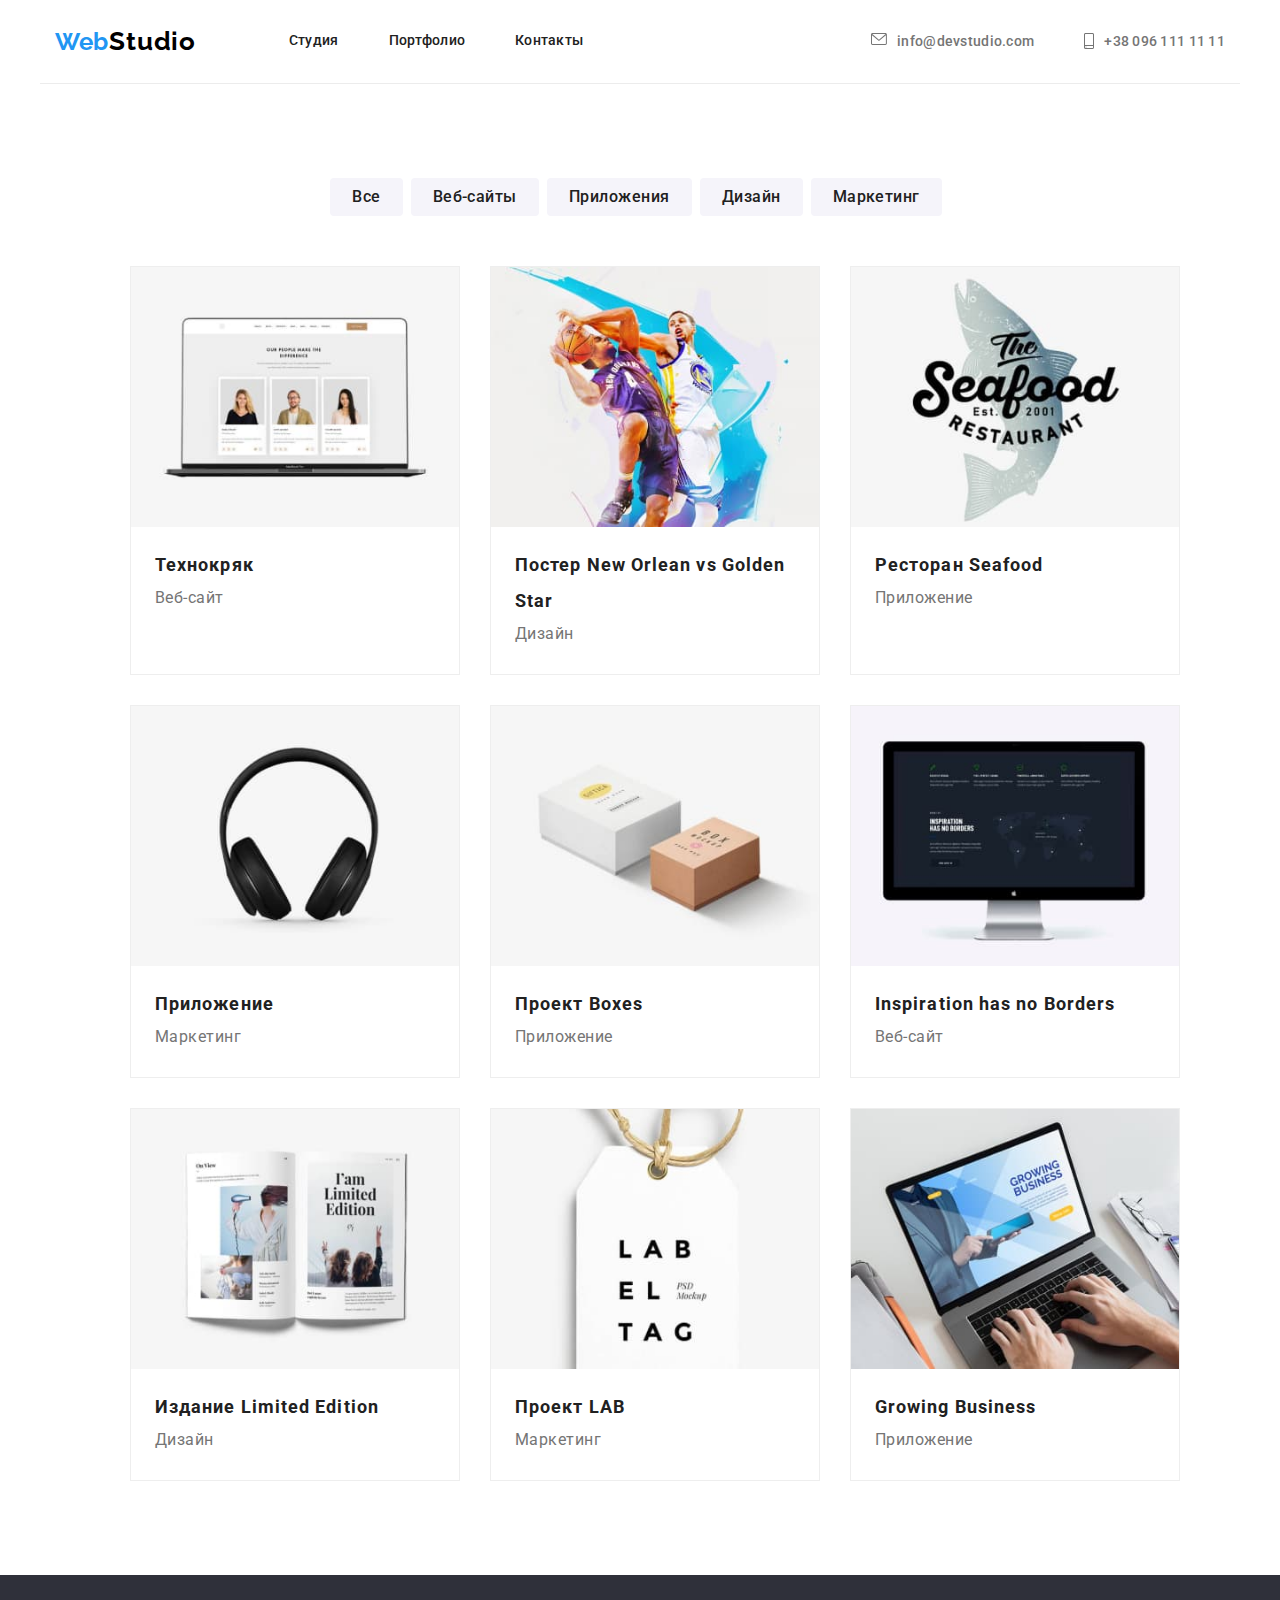
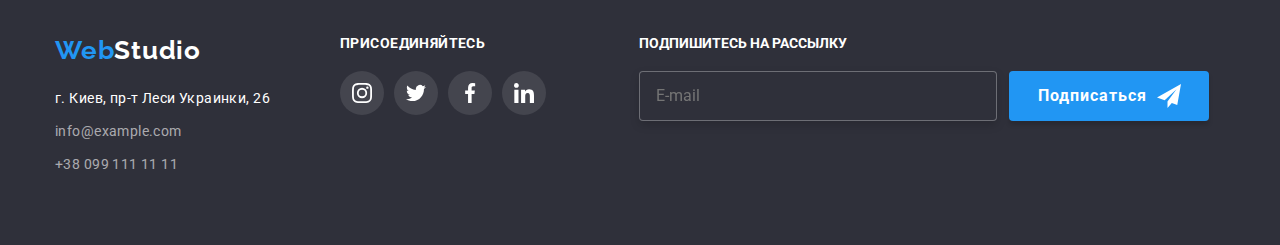
==== portfolio.html @ 39b340a1 "N8" ====
<!DOCTYPE html>
<html lang="en">
  <head>
    <meta charset="UTF-8" />
    <meta http-equiv="X-UA-Compatible" content="IE=edge" />
    <meta name="viewport" content="width=device-width, initial-scale=1.0" />
    <title>Document</title>
    <link
      href="https://fonts.googleapis.com/css2?family=Oleo+Script&family=Raleway:wght@700&family=Roboto:wght@400;500;700;900&display=swap"
      rel="stylesheet"/>
     
    <link rel="stylesheet" href="./css/main.min.css">
    <!-- <link rel="stylesheet" href="./css/stayl.css" /> -->
  </head>
  <body>
       <!--H E A D E R-->
    <header class="header">
      <div class="container page-header">
        <a class="header__logo"><span href="#" class="header__accent">Web</span>Studio</a>
        <nav>
          <ul class="site-nav">
            <li class="site-nav__cell"><a href="./index.html" class="site-nav__link">Студия</a></li>
            <li class="site-nav__cell"><a href="" class="site-nav__link">Портфолио</a></li>
            <li class="site-nav__cell"><a href="" class="site-nav__link">Контакты</a></li>
          </ul>
        </nav>
      <ul class="auth-nav">
          <li class="auth-nav__cells">
            <a href="" class="auth-nav__icon-smartphone">
              <svg class="auth-nav__envelope" width="16" height="12">
                <use
                  href="./image/icons.svg/symbol-defs.svg#icon-envelope"
                ></use>
              </svg>info@devstudio.com</a>
          </li>
          <li class="auth-nav__cells">
            <a href="" class="auth-nav__icon-smartphone">
              <svg class="auth-nav__smartphone" width="10" height="16">
                <use
                  href="./image/icons.svg/symbol-defs.svg#icon-smartphone"
                ></use>
              </svg>+38 096 111 11 11</a>
            </li>
        </ul>
      </div>
    </header>
    <main>
        <!--B U T T O N-->
      <section class="container button">
        <h1 is hidden>Портфолио</h1>
        <ul class="button__filter">
          <li class="button__item">
            <button class="button__text" type="button">Все</button>
          </li>
          <li class="button__item">
            <button class="button__text" type="button">Веб-сайты</button>
          </li>
          <li class="button__item">
            <button class="button__text" type="button">Приложения</button>
          </li>
          <li class="button__item">
            <button class="button__text" type="button">Дизайн</button>
          </li>
          <li class="button__item">
            <button class="button__text" type="button">Маркетинг</button>
          </li>
        </ul>
   <!-- картинки и текст под картинками  -->
        <div class="container">
          <ul class="picture">
            <li class="picture__item">
              <a href="#" class="picture__card">
              <div class="card-text"> 
                <picture>
                  <source srcset="./image/desctop/img-ds-1.jpg 1x,
                  ./image/desctop/img-ds-2.jpg 2x"
                  media="(min-width: 1200px)"/>

                  <source srcset="./image/tablet/img-tb-15.jpg 1x,
                  ./image/tablet/img-tb-16 2x"
                  media="(min-width: 768px)" />

                  <source srcset="./image/mobila/img-x-x.jpg 1x,
                  ./image/mobila/img-x-x2.jpg 2x"
                  media="(min-width: 480px)" />
                  <img src="./image/desctop/img-ds-1.jpg" alt="#"/>
                </picture>
                <div class="card-overlay">
                <p class="card-overlay__inscription">Технокряк это современная площадка распространения коронавируса. Компании используют эту платформу для цифрового шпионажа и атак на защищённые сервера конкурентов.</p>
                </div>
             </div>

              <div class="card-content">
                <h2 class="card-content__text">Технокряк</h2>
                <p class="card-content__title">Веб-сайт</p>
                </div>
                </a>
            </li>

            <li class="picture__item">
              <a href="#" class="picture__card">
              <div class="card-text">
                <picture>
                  <source srcset="./image/desctop/img-ds-3.jpg 1x,
                  ./image/desctop/img-ds-4.jpg 2x"
                  media="(min-width: 1200px)" />

                  <source srcset="./image/tablet/img-tb-5.jpg 1x,
                  ./image/tablet/img-tb-6.jpg 2x"
                  media="(min-width: 768px)" />

                  <source srcset="./image/mobila/img-m1.jpg 1x,
                  ./image/mobila/img-m2.jpg 2x"
                  media="(min-width: 480px)" />
                   <img src="./image/desctop/img-ds-3.jpg" alt="#">
                </picture>
              <div class="card-overlay">
               <p class="card-overlay__inscription">Технокряк это современная площадка распространения коронавируса. Компании используют эту платформу для цифрового шпионажа и атак на защищённые сервера конкурентов.</p>
                </div>
                </div>

              <div class="card-content">
                <h2 class="card-content__text">Постер New Orlean vs Golden Star</h2>
                <p class="card-content__title">Дизайн</p>
              </div>
              </a>
            </li>

            <li class="picture__item">
              <a href="" class="picture__card">
              <div class="card-text">
                <picture>
                  <source srcset="./image/desctop/img-ds-5.jpg 1x,
                  ./image/desctop/img-dc-6.jpg 2x"
                  media="(min-width: 1200px)" />

                  <source srcset="./image/tablet/img-tb-3.jpg 1x,
                  ./image/tablet/img-tb-4.jpg 2x"
                  media="(min-width: 768px)" />

                  <source srcset="./image/mobila/img-l1.jpg 1x,
                  ./image/mobila/img-l2.jpg 2x"
                  media="(min-width: 480px)" />
                   <img src="./image/desctop/img-ds-5.jpg" alt="#">
                </picture>
              <div class="card-overlay">
               <p class="card-overlay__inscription">Технокряк это современная площадка распространения коронавируса. Компании используют эту платформу для цифрового шпионажа и атак на защищённые сервера конкурентов.</p>
                </div>
                </div>

              <div class="card-content">
                <h2 class="card-content__text">Ресторан Seafood</h2>
                <p class="card-content__title">Приложение</p>
              </div>
              </a>
            </li>

            <li class="picture__item">
              <a href="#" class="picture__card">
              <div class="card-text">
                <picture>
                  <source srcset="./image/desctop/img-dc-7.jpg 1x,
                  ./image/desctop/img-dc-8.jpg 2x"
                  media="(min-width: 1200px)" />

                  <source srcset="./image/tablet/img-tb-5.jpg 1x,
                  ./image/tablet/img-tb-6.jpg 2x"
                  media="(min-width: 768px)" />

                  <source srcset="./image/mobila/img-p1.jpg 1x,
                  ./image/mobila/img-p2.jpg 2x"
                  media="(min-width: 480px)" />
                   <img src="./image/desctop/img-dc-7.jpg" alt="#">
                </picture>
              <div class="card-overlay">
               <p class="card-overlay__inscription">Технокряк это современная площадка распространения коронавируса. Компании используют эту платформу для цифрового шпионажа и атак на защищённые сервера конкурентов.</p>
                </div>
                </div>

              <div class="card-content">
                <h2 class="card-content__text">Приложение</h2>
                <p class="card-content__title">Маркетинг</p>
              </div>
              </a>
            </li>

            <li class="picture__item">
              <a href="#" class="picture__card">
              <div class="card-text">
                <picture>
                  <source srcset="./image/desctop/img-dc-9.jpg 1x,
                  ./image/desctop/img-dc-10.jpg 2x"
                  media="(min-width: 1200px)" />

                  <source srcset="./image/tablet/img-tb-7.jpg 1x,
                  ./image/tablet/img-tb-8.jpg 2x"
                  media="(min-width: 768px)" />

                  <source srcset="./image/mobila/img-o1.jpg 1x,
                  ./image/mobila/img-o2.jpg 2x"
                  media="(min-width: 480px)" />
                   <img src="./image/desctop/img-dc-9.jpg" alt="#">
                </picture>
              <div class="card-overlay">
                 <p class="card-overlay__inscription">Технокряк это современная площадка распространения коронавируса. Компании используют эту платформу для цифрового шпионажа и атак на защищённые сервера конкурентов.</p>
                </div>
                </div>
                
             <div class="card-content">
                <h2 class="card-content__text">Проект Boxes</h2>
                <p class="card-content__title">Приложение</p>
              </div>
              </a>
            </li>

            <li class="picture__item">
              <a href="#" class="picture__card">
              <div class="card-text">
                <picture>
                  <source srcset="./image/desctop/img-dc-11.jpg 1x,
                  ./image/desctop/img-dc-12.jpg 2x"
                  media="(min-width: 1200px)" />

                  <source srcset="./image/tablet/img-tb-9.jpg 1x,
                  ./image/tablet/img-tb-10.jpg 2x"
                  media="(min-width: 768px)" />

                  <source srcset="./image/mobila/img-y1.jpg 1x,
                  ./image/mobila/img-y2.jpg 2x"
                  media="(min-width: 480px)" />
                   <img src="./image/desctop/img-dc-11.jpg" alt="#">
                </picture>
              <div class="card-overlay">
               <p class="card-overlay__inscription">Технокряк это современная площадка распространения коронавируса. Компании используют эту платформу для цифрового шпионажа и атак на защищённые сервера конкурентов.</p>
                </div>
                </div>

              <div class="card-content">
                <h2 class="card-content__text">Inspiration has no Borders</h2>
                <p class="card-content__title">Веб-сайт</p>
              </div>
              </a>
            </li>

            <li class="picture__item">
              <a href="#" class="picture__card">
              <div class="card-text">
                <picture>
                  <source srcset="./image/desctop/img-dc-13.jpg 1x,
                  ./image/desctop/img-dc-14.jpg 2x"
                  media="(min-width: 1200px)" />
                
                  <source srcset="./image/tablet/img-tb-11.jpg 1x,
                  ./image/tablet/img-tb-12.jpg 2x"
                  media="(min-width: 768px)" />

                  <source srcset="./image/mobila/img-u1.jpg 1x,
                  ./image/mobila/img-u2.jpg 2x"
                  media="(min-width: 480px)" />
                   <img src="./image/desctop/img-dc-13.jpg" alt="#">
                </picture>
              <div class="card-overlay">
               <p class="card-overlay__inscription">Технокряк это современная площадка распространения коронавируса. Компании используют эту платформу для цифрового шпионажа и атак на защищённые сервера конкурентов.</p>
                </div>
                </div>

              <div class="card-content">
                <h2 class="card-content__text">Издание Limited Edition</h2>
                <p class="card-content__title">Дизайн</p>
              </div>
              </a>
            </li>

            <li class="picture__item">
              <a href="#" class="picture__card">
              <div class="card-text">
                <picture>
                  <source srcset="./image/desctop/img-dc-15.jpg 1x,
                  ./image/desctop/img-dc-16.jpg 2x"
                  media="(min-width: 1200px)" />

                  <source srcset="./image/tablet/img-tb-17.jpg 1x,
                  ./image/tablet/img-tb-18.jpg 2x"
                  media="(min-width: 768px)" />

                  <source srcset="./image/mobila/img-m-m.jpg 1x,
                  ./image/mobila/img-m-m2.jpg 2x"
                  media="(min-width: 480px)" />
                   <img src="./image/desctop/img-dc-15.jpg" alt="#">
                </picture>
              <div class="card-overlay">
               <p class="card-overlay__inscription">Технокряк это современная площадка распространения коронавируса. Компании используют эту платформу для цифрового шпионажа и атак на защищённые сервера конкурентов.</p>
                </div>
                </div>

              <div class="card-content">
                <h2 class="card-content__text">Проект LAB</h2>
                <p class="card-content__title">Маркетинг</p>
              </div>
              </a>
            </li>

            <li class="picture__item">
              <a href="#" class="picture__card">
              <div class="card-text">
                <picture>
                  <source srcset="./image/desctop/img-dc-17.jpg 1x,
                  ./image/desctop/img-dc-18.jpg 2x"
                  media="(min-width: 1200px)" />

                  <source srcset="./image/tablet/img-t1.jpg 1x,
                  ./image/tablet/img-t2.jpg 2x"
                  media="(min-width: 768px)" />

                  <source srcset="./image/mobila/img-h1.jpg 1x,
                  ./image/mobila/img-h2.jpg 2x"
                  media="(min-width: 480px)" />
                   <img src="./image/desctop/img-dc-17.jpg" alt="#">
                </picture>
              <div class="card-overlay">
               <p class="card-overlay__inscription">Технокряк это современная площадка распространения коронавируса. Компании используют эту платформу для цифрового шпионажа и атак на защищённые сервера конкурентов.</p>
                </div>
                </div>

              <div class="card-content">
                <h2 class="card-content__text">Growing Business</h2>
                <p class="card-content__title">Приложение</p>
              </div>
              </a>
            </li>
          </ul>
        </div>
      </section>
    </main>
       <!-- F O O T E R -->
    <footer class="footer">
      <div class="container">
        <div class="adress-footer">
           <div class="badge">
        <a class="badge__symbol"><span href="" class="badge__style">Web</span>Studio</a>
        <address class="adress">
          <p class="adress-gps">г. Киев, пр-т Леси Украинки, 26</p>
          <a href="#">info@example.com</a>
          <a href="#">+38 099 111 11 11</a>
        </address>
      </div>
        <!-- I C O N -->
      <div class="network">
        <h3 class="network-heading">присоединяйтесь</h3>
        <ul class="network__chain">
          <li class="network__icon">
            <a href="#" class="network__system">
              <svg class="network__icon-button" width="20" height="20">
                <use
                  href="./image/icons.svg/symbol-defs.svg#icon-instagram"
                ></use>
              </svg>
            </a>
          </li>

          <li class="network__icon">
            <a href="#" class="network__system">
              <svg class="network__icon-button" width="20" height="20">
                <use
                  href="./image/icons.svg/symbol-defs.svg#icon-twitter"
                ></use>
              </svg>
            </a>
          </li>

          <li class="network__icon">
            <a href="#" class="network__system">
              <svg class="network__icon-button" width="20" height="20">
                <use
                  href="./image/icons.svg/symbol-defs.svg#icon-facebook"
                ></use>
              </svg>
            </a>
          </li>

          <li class="network__icon">
            <a href="#" class="network__system">
              <svg class="network__icon-button" width="20" height="20">
                <use
                  href="./image/icons.svg/symbol-defs.svg#icon-linkedin"
                ></use>
              </svg>
            </a>
          </li>
        </ul>
        </div>
        <!--footer mail-->
        <div class="email">
          <h4 class="email__heading">Подпишитесь на рассылку</h4>
          <div class="field-form">
            <input class="field-form__input-form" type="mail"name="mail" id="mail" placeholder="E-mail" />   
         <button class="button-form" type="submit">Подписаться</button>
                       <svg class="button-form__icon" width="24" height="24">
                <use
                  href="./image/icons.svg/symbol-defs-x.svg#icon-icon-send"
                ></use>
              </svg>
                   </div>
      </div>
    </footer>
  </body>
</html>
---- css/main.min.css ----
/*! modern-normalize v1.1.0 | MIT License | https://github.com/sindresorhus/modern-normalize */*,::before,::after{-webkit-box-sizing:border-box;box-sizing:border-box}html{line-height:1.15;-webkit-text-size-adjust:100%;-moz-tab-size:4;-o-tab-size:4;tab-size:4}body{margin:0;font-family:system-ui,-apple-system,"Segoe UI",Roboto,Helvetica,Arial,sans-serif,"Apple Color Emoji","Segoe UI Emoji"}hr{height:0;color:inherit}abbr[title]{-webkit-text-decoration:underline dotted;text-decoration:underline dotted}b,strong{font-weight:bolder}code,kbd,samp,pre{font-family:ui-monospace, SFMono-Regular, Consolas, "Liberation Mono", Menlo, monospace;font-size:1em}small{font-size:80%}sub,sup{font-size:75%;line-height:0;position:relative;vertical-align:baseline}sub{bottom:-0.25em}sup{top:-0.5em}table{text-indent:0;border-color:inherit}button,input,optgroup,select,textarea{font-family:inherit;font-size:100%;line-height:1.15;margin:0}button,select{text-transform:none}button,[type="button"],[type="reset"],[type="submit"]{-webkit-appearance:button}::-moz-focus-inner{border-style:none;padding:0}:-moz-focusring{outline:1px dotted ButtonText}:-moz-ui-invalid{box-shadow:none}legend{padding:0}progress{vertical-align:baseline}::-webkit-inner-spin-button,::-webkit-outer-spin-button{height:auto}[type="search"]{-webkit-appearance:textfield;outline-offset:-2px}::-webkit-search-decoration{-webkit-appearance:none}::-webkit-file-upload-button{-webkit-appearance:button;font:inherit}summary{display:list-item}h1,h2,h3,h4,h5,h6,p,ul{margin:0;padding:0;list-style:none}img{display:block;max-width:100%;height:auto}body{margin:0;font-family:Roboto, sans-serif}.container{padding-left:15px;padding-right:15px;margin-left:auto;margin-right:auto}@media screen and (min-width: 1200px){.container{width:1200px;padding-left:15px;padding-right:15px;margin-left:auto;margin-right:auto}}.page-header{display:-webkit-box;display:-ms-flexbox;display:flex;-webkit-box-align:center;-ms-flex-align:center;align-items:center;-webkit-box-pack:justify;-ms-flex-pack:justify;justify-content:space-between;border-bottom:1px solid #ececec;z-index:999}.header__logo{font-family:Raleway, sans-serif;font-weight:700;font-size:24px;line-height:1.17;letter-spacing:0.03em;color:#000}.header__logo .header__accent{font-weight:700;font-size:24px;line-height:1.17;letter-spacing:0.03em;color:#2196f3}@media screen and (min-width: 480px) and (max-width: 767px){.header__logo{padding-top:16px;padding-bottom:16px}}@media screen and (min-width: 768px){.header__logo{padding-top:26px;padding-bottom:26px;font-size:26px;line-height:1.19}}.site-nav{display:-webkit-box;display:-ms-flexbox;display:flex;margin-left:88px}@media screen and (min-width: 1200px){.site-nav{margin-left:93px}}.site-nav__cell{margin-right:50px}.site-nav__link{display:block;padding-top:32px;padding-bottom:32px;color:#212121;font-family:Roboto;font-weight:500;font-size:14px;line-height:1.14;letter-spacing:0.02em;text-decoration:none;-webkit-transition:color 250ms cubic-bezier(0.4, 0, 0.2, 1);transition:color 250ms cubic-bezier(0.4, 0, 0.2, 1)}@media screen and (min-width: 480px) and (max-width: 767px){.site-nav{display:none}}.auth-nav{margin-left:auto}@media screen and (min-width: 480px) and (max-width: 767px){.auth-nav{display:none}}@media screen and (min-width: 1200px){.auth-nav{display:-webkit-box;display:-ms-flexbox;display:flex}}.auth-nav .auth-nav__cells:not(:last-child){margin-right:50px}.auth-nav__cells{display:block;color:#757575;display:-webkit-box;display:-ms-flexbox;display:flex;-webkit-box-align:center;-ms-flex-align:center;align-items:center;font-weight:500;font-size:12px;line-height:14px;letter-spacing:0.02em;position:relative}@media screen and (min-width: 1200px){.auth-nav__cells{font-size:14px;line-height:16px}}.site-nav__link{position:relative;-webkit-transition:color 250ms cubic-bezier(0.4, 0, 0.2, 1);transition:color 250ms cubic-bezier(0.4, 0, 0.2, 1)}.site-nav__link::after,.site-nav__link::after{content:"";position:absolute;left:0;bottom:0px;width:100%;height:4px;background:#2196f3;border-bottom:2px;opacity:0;-webkit-transform:scaleX(0);transform:scaleX(0)}@media screen and (min-width: 768px) and (max-width: 1199px){.auth-nav__envelope,.auth-nav__smartphone{margin-right:8px}}@media screen and (min-width: 1200px){.auth-nav__envelope,.auth-nav__smartphone{margin-right:10px}}.auth-nav__icon-envelope{display:block;padding-top:32px;margin-bottom:10px;display:block;display:-webkit-box;display:-ms-flexbox;display:flex;margin-right:10px;fill:currentColor;color:#757575;text-decoration:none;-webkit-transition:color 250ms cubic-bezier(0.4, 0, 0.2, 1);transition:color 250ms cubic-bezier(0.4, 0, 0.2, 1)}@media screen and (min-width: 1200px){.auth-nav__icon-envelope{margin-bottom:0px;padding-bottom:32px}}.auth-nav__icon-smartphone{display:block;display:-webkit-box;display:-ms-flexbox;display:flex;padding-bottom:32px;margin-right:10px;fill:currentColor;color:#757575;text-decoration:none;-webkit-transition:color 250ms cubic-bezier(0.4, 0, 0.2, 1);transition:color 250ms cubic-bezier(0.4, 0, 0.2, 1)}@media screen and (min-width: 1200px){.auth-nav__icon-smartphone{padding-top:32px;margin-right:0}}.auth-nav a:hover,.auth-nav a:focus{color:#2196f3}.menu-button{display:-webkit-inline-box;display:-ms-inline-flexbox;display:inline-flex;margin:0;padding:0;border:none;background-color:transparent}@media screen and (min-width: 768px){.menu-button{display:none}}.menu-button .icon-cross{display:none}.menu-button.is-open .icon-cross{display:block}.menu-button.is-open .icon-menu{display:none}.menu-container{background-color:#fff;padding:20px;text-align:center;font-size:20px}@media screen and (max-width: 767px){.menu-container{display:none;position:absolute;top:15%;left:0;width:100%}.menu-container.is-open{display:block}}@media screen and (min-width: 768px){.menu-container{display:-webkit-box;display:-ms-flexbox;display:flex;-webkit-box-pack:justify;-ms-flex-pack:justify;justify-content:space-between;-webkit-box-flex:1;-ms-flex-positive:1;flex-grow:1}}.navigation{margin-bottom:302px}.menu-nav{text-align:left}.menu-nav__cell{margin-bottom:32px}.menu-nav__link{font-family:Roboto;font-style:normal;font-weight:500;font-size:40px;line-height:47px;text-align:center;letter-spacing:0.02em;text-decoration:none;color:#212121}.contact{margin-top:auto}.nav-menu{text-align:left;margin-bottom:64px}.nav-menu__call{margin-bottom:32px;font-family:Roboto;font-style:normal;font-weight:500;font-size:34px;line-height:40px;letter-spacing:0.02em;color:#2196f3}.nav-menu__info{font-family:Roboto;font-style:normal;font-weight:500;font-size:24px;line-height:28px;letter-spacing:0.02em;color:#757575}.mesh-menu{display:-webkit-box;display:-ms-flexbox;display:flex;-ms-flex-wrap:wrap;flex-wrap:wrap;padding-bottom:48px}.mesh-menu__toils{margin-right:20px;font-family:Roboto;font-style:normal;font-weight:500;font-size:18px;line-height:22px;letter-spacing:0.02em;text-decoration:none;color:#2196f3;border-right:1px solid rgba(33,33,33,0.2);-webkit-transform:rotate(90deg);transform:rotate(90deg)}.hero{max-width:480px;height:400px;padding:118px 0px 118px 0px;margin-left:auto;margin-right:auto;background-image:-webkit-gradient(linear, left top, left bottom, from(rgba(47,48,58,0.4)), to(rgba(47,48,58,0.4))),url(../image/mobila/header_img-x1.jpg);background-image:linear-gradient(rgba(47,48,58,0.4), rgba(47,48,58,0.4)),url(../image/mobila/header_img-x1.jpg);background-repeat:no-repeat;background-position:center;background-size:cover;-webkit-box-align:center;-ms-flex-align:center;align-items:center;text-align:center}@media (min-device-pixel-ratio: 2), (-webkit-min-device-pixel-ratio: 2), (min-resolution: 192dpi), (min-resolution: 2dppx){.hero{background-image:-webkit-gradient(linear, left top, left bottom, from(rgba(47,48,58,0.4)), to(rgba(47,48,58,0.4))),url(../image/mobila/header_img-x2.jpg);background-image:linear-gradient(rgba(47,48,58,0.4), rgba(47,48,58,0.4)),url(../image/mobila/header_img-x2.jpg)}}@media screen and (min-width: 768px){.hero{max-width:768px;height:400px;padding:118px 0px 118px 0px;background-image:-webkit-gradient(linear, left top, left bottom, from(rgba(47,48,58,0.4)), to(rgba(47,48,58,0.4))),url(../image/tablet/header-img-t1.jpg);background-image:linear-gradient(rgba(47,48,58,0.4), rgba(47,48,58,0.4)),url(../image/tablet/header-img-t1.jpg)}}@media screen and (min-width: 768px) and (min-device-pixel-ratio: 2), screen and (min-width: 768px) and (-webkit-min-device-pixel-ratio: 2), screen and (min-width: 768px) and (min-resolution: 192dpi), screen and (min-width: 768px) and (min-resolution: 2dppx){.hero{background-image:-webkit-gradient(linear, left top, left bottom, from(rgba(47,48,58,0.4)), to(rgba(47,48,58,0.4))),url(../image/tablet/header-img-t2.jpg);background-image:linear-gradient(rgba(47,48,58,0.4), rgba(47,48,58,0.4)),url(../image/tablet/header-img-t2.jpg)}}@media screen and (min-width: 1200px){.hero{max-width:1600px;height:600px;padding:200px 0px 200px 0px;background-image:-webkit-gradient(linear, left top, left bottom, from(rgba(47,48,58,0.4)), to(rgba(47,48,58,0.4))),url(../image/desctop/img-d7.jpg);background-image:linear-gradient(rgba(47,48,58,0.4), rgba(47,48,58,0.4)),url(../image/desctop/img-d7.jpg)}}@media screen and (min-width: 768px) and (min-device-pixel-ratio: 2), screen and (min-width: 768px) and (-webkit-min-device-pixel-ratio: 2), screen and (min-width: 768px) and (min-resolution: 192dpi), screen and (min-width: 768px) and (min-resolution: 2dppx){.hero{background-image:-webkit-gradient(linear, left top, left bottom, from(rgba(47,48,58,0.4)), to(rgba(47,48,58,0.4))),url(../image/desctop/img-d8.jpg);background-image:linear-gradient(rgba(47,48,58,0.4), rgba(47,48,58,0.4)),url(../image/desctop/img-d8.jpg)}}.hero__title{margin-bottom:30px;font-family:Roboto;font-style:normal;font-weight:900;font-size:26px;line-height:1.6;text-align:center;letter-spacing:0.06em;text-transform:uppercase;color:#fff;outline:none}@media screen and (min-width: 768px) and (max-width: 1199px){.hero__title{width:360px;margin-left:auto;margin-right:auto}}@media screen and (min-width: 1200px){.hero__title{width:696px;margin-left:auto;margin-right:auto;font-size:44px;line-height:1.4}}.hero__button{padding:10px 32px;background-color:#2196f3;font-family:Roboto;font-style:normal;font-weight:700;font-size:16px;line-height:30px;-webkit-box-align:center;-ms-flex-align:center;align-items:center;text-align:center;letter-spacing:0.06em;color:#fff;-webkit-box-shadow:0px 4px 4px rgba(0,0,0,0.15);box-shadow:0px 4px 4px rgba(0,0,0,0.15);border-radius:4px;-webkit-transition:background-color 250ms cubic-bezier(0.4, 0, 0.2, 1);transition:background-color 250ms cubic-bezier(0.4, 0, 0.2, 1);border:none}.backdrop{position:fixed;top:0;left:0;height:100%;width:100%;background-color:rgba(0,0,0,0.2);opacity:1;-webkit-transition:opacity 250ms;transition:opacity 250ms;z-index:1}.backdrop.is-hidden{opacity:0;pointer-events:none}.modal{position:absolute;top:50%;left:50%;height:581px;width:528px;-webkit-transform:translate(-50%, -50%);transform:translate(-50%, -50%);background:#fff;border-radius:4px}.modal__close{top:0;right:0;position:absolute;display:block;display:-webkit-box;display:-ms-flexbox;display:flex;height:30px;width:30px;border-radius:50%;-webkit-box-align:center;-ms-flex-align:center;align-items:center;-webkit-box-pack:center;-ms-flex-pack:center;justify-content:center;background:#fff;border:1px solid rgba(0,0,0,0.1);-webkit-box-sizing:border-box;box-sizing:border-box;margin-top:8px;margin-right:8px;-webkit-transition:color 250ms cubic-bezier(0.4, 0, 0.2, 1);transition:color 250ms cubic-bezier(0.4, 0, 0.2, 1)}.modal__icon-close:hover,.modal__icon-close:focus{fill:#2196f3;cursor:pointer}.questionary{width:448px;margin:40px 40px 12px 40px;-webkit-box-shadow:none;box-shadow:none}.questionary__topic{font-family:Roboto;font-weight:700;font-size:20px;line-height:23px;text-align:center;color:#212121}.form-field{position:relative;margin-bottom:10px;display:-webkit-box;display:-ms-flexbox;display:flex;-webkit-box-orient:vertical;-webkit-box-direction:normal;-ms-flex-direction:column;flex-direction:column}.form-field label{margin-bottom:4px;text-align:left;font-weight:400;font-size:12px;line-height:14px;color:#757575;cursor:pointer}.form-field input{margin:0;padding:0px 0px 0px 42px;height:40px;border:1px solid rgba(33,33,33,0.2);-webkit-box-sizing:border-box;box-sizing:border-box;border-radius:4px;cursor:pointer;-webkit-transition:color 250ms cubic-bezier(0.4, 0, 0.2, 1);transition:color 250ms cubic-bezier(0.4, 0, 0.2, 1)}.form-field input::-webkit-input-placeholder{color:#000}.form-field input:-ms-input-placeholder{color:#000}.form-field input::-ms-input-placeholder{color:#000}.form-field input::placeholder{color:#000}.form-field__input:hover,.form-field__input:focus{border:1px solid #2196f3;cursor:pointer}.form-field__input:focus+.form-field__icon,.form-field__input:hover+.form-field__icon{fill:#2196f3}.form-field__icon{position:absolute;top:50%;left:12px}textarea{padding:0;width:448px;height:120px;resize:none;border:1px solid rgba(33,33,33,0.2);-webkit-box-sizing:border-box;box-sizing:border-box;border-radius:4px;padding-top:12px;padding-left:16px;margin-bottom:10px;font-weight:400;font-size:12px;line-height:14px;letter-spacing:0.01em;color:rgba(117,117,117,0.5);color:#000;-webkit-transition:color 250ms cubic-bezier(0.4, 0, 0.2, 1);transition:color 250ms cubic-bezier(0.4, 0, 0.2, 1)}textarea:hover,textarea:focus{border:1px solid #2196f3;cursor:pointer}.checkbox{-webkit-appearance:none;-moz-appearance:none;appearance:none;position:absolute}.form-checkbox{display:-webkit-box;display:-ms-flexbox;display:flex;-webkit-box-align:center;-ms-flex-align:center;align-items:center;-webkit-box-pack:center;-ms-flex-pack:center;justify-content:center;margin-bottom:30px}.form-checkbox__policy{position:absolute;width:1px;height:1px;margin:-1px;border:0;padding:0;clip:rect(0 0 0 0);overflow:hidden}.form-checkbox__policy:checked+.form-checkbox__icon{border-color:transparent;border-color:#2196f3;background-color:#2196f3;background-image:url("../image/symboldefs.svg#icon-iconcheck");background-size:contain;background-origin:border-box;background-repeat:no-repeat}.form-checkbox__policy{font-weight:400;font-size:14px;line-height:24px;-webkit-text-decoration-line:underline;text-decoration-line:underline;color:#2196f3}.form-checkbox__icon{display:inline-block;margin:0;padding:0;width:12px;height:11px;border:2px solid #212121;border-radius:4px;cursor:pointer;-webkit-transition:-webkit-transform 200ms linear;transition:-webkit-transform 200ms linear;transition:transform 200ms linear;transition:transform 200ms linear, -webkit-transform 200ms linear}.form-checkbox__text{font-weight:400;font-size:14px;line-height:24px;margin-left:5px;color:#757575}.form-checkbox__agree{font-weight:400;font-size:14px;line-height:24px;margin-left:5px;letter-spacing:0.03em;-webkit-text-decoration-line:underline;text-decoration-line:underline;color:#2196f3}.form-checkbox__button{padding:10px 55px;margin:0px 124px 49px 124px;font-weight:bold;font-size:16px;line-height:30px;display:-webkit-box;display:-ms-flexbox;display:flex;-webkit-box-align:center;-ms-flex-align:center;align-items:center;text-align:center;letter-spacing:0.06em;color:#fff;background:#188ce8;-webkit-box-shadow:0px 4px 4px rgba(0,0,0,0.15);box-shadow:0px 4px 4px rgba(0,0,0,0.15);border-radius:4px;border:none;-webkit-transition:color 250ms cubic-bezier(0.4, 0, 0.2, 1);transition:color 250ms cubic-bezier(0.4, 0, 0.2, 1)}@media screen and (min-width: 480px) and (max-width: 1199px){.backdrop{position:fixed;top:0;left:0;height:100%;width:100%;background-color:rgba(0,0,0,0.2);opacity:1;-webkit-transition:opacity 250ms;transition:opacity 250ms;z-index:1;overflow-y:scroll}.backdrop.is-hidden{opacity:0;pointer-events:none}.modal{position:absolute;top:50%;left:50%;height:609px;width:450px;-webkit-transform:translate(-50%, -50%);transform:translate(-50%, -50%);background:#fff;-webkit-box-shadow:0px 1px 3px rgba(0,0,0,0.12),0px 1px 1px rgba(0,0,0,0.14),0px 2px 1px rgba(0,0,0,0.2);box-shadow:0px 1px 3px rgba(0,0,0,0.12),0px 1px 1px rgba(0,0,0,0.14),0px 2px 1px rgba(0,0,0,0.2);border-radius:4px}.modal__close{top:0;right:0;position:absolute;display:block;display:-webkit-box;display:-ms-flexbox;display:flex;height:30px;width:30px;border-radius:50%;-webkit-box-align:center;-ms-flex-align:center;align-items:center;-webkit-box-pack:center;-ms-flex-pack:center;justify-content:center;background:#fff;border:1px solid rgba(0,0,0,0.1);-webkit-box-sizing:border-box;box-sizing:border-box;margin-top:8px;margin-right:8px;-webkit-transition:color 250ms cubic-bezier(0.4, 0, 0.2, 1);transition:color 250ms cubic-bezier(0.4, 0, 0.2, 1)}.modal__icon-close:hover,.modal__icon-close:focus{fill:#2196f3;cursor:pointer}.questionary{width:370px;margin:40px 40px 12px 40px;-webkit-box-shadow:none;box-shadow:none}.questionary__topic{font-family:Roboto;font-weight:700;font-size:20px;line-height:30px;text-align:center;color:#212121}.form-field{position:relative;margin-bottom:10px;display:-webkit-box;display:-ms-flexbox;display:flex;-webkit-box-orient:vertical;-webkit-box-direction:normal;-ms-flex-direction:column;flex-direction:column}.form-field label{margin-bottom:4px;text-align:left;font-weight:400;font-size:12px;line-height:14px;color:#757575;cursor:pointer}.form-field input{margin:0;padding:0px 0px 0px 42px;height:40px;border:1px solid rgba(33,33,33,0.2);-webkit-box-sizing:border-box;box-sizing:border-box;border-radius:4px;cursor:pointer;-webkit-transition:color 250ms cubic-bezier(0.4, 0, 0.2, 1);transition:color 250ms cubic-bezier(0.4, 0, 0.2, 1)}.form-field input::-webkit-input-placeholder{color:#000}.form-field input:-ms-input-placeholder{color:#000}.form-field input::-ms-input-placeholder{color:#000}.form-field input::placeholder{color:#000}.form-field__input:hover,.form-field__input:focus{border:1px solid #2196f3;cursor:pointer}.form-field__input:focus+.form-field__icon,.form-field__input:hover+.form-field__icon{fill:#2196f3}.form-field__icon{position:absolute;top:50%;left:12px}textarea{padding:0;width:370px;height:120px;resize:none;border:1px solid rgba(33,33,33,0.2);-webkit-box-sizing:border-box;box-sizing:border-box;border-radius:4px;padding-top:12px;padding-left:16px;margin-bottom:10px;font-weight:400;font-size:12px;line-height:14px;letter-spacing:0.01em;color:rgba(117,117,117,0.5);color:#000;-webkit-transition:color 250ms cubic-bezier(0.4, 0, 0.2, 1);transition:color 250ms cubic-bezier(0.4, 0, 0.2, 1)}textarea:hover,textarea:focus{border:1px solid #2196f3;cursor:pointer}.checkbox{-webkit-appearance:none;-moz-appearance:none;appearance:none;position:absolute}.form-checkbox{display:-webkit-box;display:-ms-flexbox;display:flex;-webkit-box-align:center;-ms-flex-align:center;align-items:center;-webkit-box-pack:center;-ms-flex-pack:center;justify-content:center;margin-bottom:30px}.form-checkbox__policy{position:absolute;width:1px;height:1px;margin:-1px;border:0;padding:0;clip:rect(0 0 0 0);overflow:hidden}.form-checkbox__policy:checked+.form-checkbox__icon{border-color:transparent;border-color:#2196f3;background-color:#2196f3;background-image:url("../image/symboldefs.svg#icon-iconcheck");background-size:contain;background-origin:border-box;background-repeat:no-repeat}.form-checkbox__policy{font-weight:400;font-size:14px;line-height:24px;-webkit-text-decoration-line:underline;text-decoration-line:underline;color:#2196f3}.form-checkbox__icon{display:inline-block;margin:0;padding:0;width:12px;height:11px;border:2px solid #212121;border-radius:4px;cursor:pointer;-webkit-transition:-webkit-transform 200ms linear;transition:-webkit-transform 200ms linear;transition:transform 200ms linear;transition:transform 200ms linear, -webkit-transform 200ms linear}.form-checkbox__text{font-weight:346px;font-size:12px;line-height:14px;margin-left:5px;color:#757575}.form-checkbox__agree{font-weight:346px;font-size:12px;line-height:14px;margin-left:5px;letter-spacing:0.03em;-webkit-text-decoration-line:underline;text-decoration-line:underline;color:#2196f3}.form-checkbox__button{padding:10px 55px;margin:0px 85px 40px 85px;font-weight:bold;font-size:16px;line-height:30px;display:-webkit-box;display:-ms-flexbox;display:flex;text-align:center;-webkit-box-pack:center;-ms-flex-pack:center;justify-content:center;letter-spacing:0.06em;color:#fff;background:#188ce8;-webkit-box-shadow:0px 4px 4px rgba(0,0,0,0.15);box-shadow:0px 4px 4px rgba(0,0,0,0.15);border-radius:4px;border:none;-webkit-transition:color 250ms cubic-bezier(0.4, 0, 0.2, 1);transition:color 250ms cubic-bezier(0.4, 0, 0.2, 1)}}.section{padding-top:60px;padding-bottom:60px;color:#e5e5e5}@media screen and (min-width: 1200px){.section{padding-top:94px;padding-bottom:94px}}@media screen and (min-width: 768px){.section__advantage{display:-webkit-box;display:-ms-flexbox;display:flex;-ms-flex-wrap:wrap;flex-wrap:wrap}}@media screen and (min-width: 1200px){.section__advantage>.section__item{-ms-flex-preferred-size:calc(100% / 4 - 30px);flex-basis:calc(100% / 4 - 30px);margin-right:30px}.section__item:nth-child(4n){margin-right:0}}.section__heading{margin-bottom:10px;font-weight:700;font-size:14px;line-height:16px;letter-spacing:0.03em;text-align:center;text-transform:uppercase;text-decoration:none;color:#212121}@media screen and (min-width: 768px){.section__heading{text-align:left}}.section__text{font-weight:400;font-size:14px;line-height:24px;letter-spacing:0.03em;text-decoration:none;color:#757575}@media screen and (min-width: 768px) and (max-width: 1199px){.section__text{width:354px}}@media screen and (min-width: 1200px){.section__text{width:270px;margin-bottom:0}}@media screen and (max-width: 767px){.section__advantage>.section__item{-ms-flex-preferred-size:calc(100% / 4 - 30px);flex-basis:calc(100% / 4 - 30px);margin-bottom:30px}}.details{width:100%;height:120px;margin-bottom:30px;background:#e9e9e9;border-radius:4px;display:block;display:-webkit-box;display:-ms-flexbox;display:flex;-webkit-box-align:center;-ms-flex-align:center;align-items:center;-webkit-box-pack:center;-ms-flex-pack:center;justify-content:center}@media screen and (min-width: 768px) and (max-width: 1199px){.details{width:354px;margin-right:15px}}@media screen and (min-width: 1200px){.details{width:270px}}.details__icon{border:none}@media screen and (min-width: 480px) and (max-width: 1199px){.practice{display:none}}.practice{padding-bottom:94px}.practice__subject{margin-bottom:50px;font-family:Roboto;font-weight:700;font-size:36px;line-height:42px;text-align:center;letter-spacing:0.03em;color:#212121}.practice__picture{display:-webkit-box;display:-ms-flexbox;display:flex;-webkit-box-pack:center;-ms-flex-pack:center;justify-content:center}.practice__picture:nth-child(3n){margin-right:0}.practice__effigy{width:calc(100% / 3 - 30px);margin-right:30px}.practice__effigy:nth-child(3n){margin-right:0}.figure{position:relative;-webkit-box-pack:center;-ms-flex-pack:center;justify-content:center}.figure__signature{position:absolute;bottom:0;margin-bottom:0;font-family:Roboto;font-weight:700;font-size:14px;line-height:16px;text-align:center;letter-spacing:0.03em;text-transform:uppercase;width:370px;color:#fff;background-color:rgba(47,48,58,0.8);padding-top:27px;padding-bottom:27px}.features{padding-top:60px;padding-bottom:60px;background-color:#f5f4fa}@media screen and (min-width: 1200px){.features{padding-top:94px;padding-bottom:94px}}.features__subject{margin-bottom:30px;color:#212121;font-weight:700;font-size:28px;line-height:33px;text-align:center;letter-spacing:0.03em}@media screen and (min-width: 1200px){.features__subject{margin-bottom:50px;font-size:36px;line-height:42px}}.features__foto{-webkit-box-pack:center;-ms-flex-pack:center;justify-content:center}@media screen and (min-width: 768px){.features__foto{display:block;display:-webkit-box;display:-ms-flexbox;display:flex;-ms-flex-wrap:wrap;flex-wrap:wrap}}.features__face{width:100%;margin-bottom:30px;-webkit-box-shadow:0px 1px 3px rgba(0,0,0,0.12),0px 1px 1px rgba(0,0,0,0.14),0px 2px 1px rgba(0,0,0,0.2);box-shadow:0px 1px 3px rgba(0,0,0,0.12),0px 1px 1px rgba(0,0,0,0.14),0px 2px 1px rgba(0,0,0,0.2);border-radius:4px}@media screen and (min-width: 768px){.features__face{margin-right:15px;width:354px}}@media screen and (min-width: 1200px){.features__face{width:270px;margin-right:30px;margin-bottom:0}}@media screen and (min-width: 1200px){.features__face:nth-child(4n){margin-right:0}}.position{text-align:center;padding-top:30px;padding-bottom:24px;background-color:#fff}@media screen and (min-width: 1200px){.position{padding-bottom:30px}}.position__team{text-align:center;margin-bottom:10px;color:#212121;font-weight:500;font-size:16px;line-height:19px;letter-spacing:0.03em}.position__desc{margin-bottom:16px;text-align:center;color:#757575;font-weight:400;font-size:16px;line-height:19px;letter-spacing:0.03em}.icon{display:-webkit-box;display:-ms-flexbox;display:flex;padding:0;list-style:none;-webkit-box-pack:center;-ms-flex-pack:center;justify-content:center}.icon__plate:not(:last-child){margin-right:10px}.icon__web{display:-webkit-box;display:-ms-flexbox;display:flex;height:44px;width:44px;border-radius:50%;-webkit-box-align:center;-ms-flex-align:center;align-items:center;-webkit-box-pack:center;-ms-flex-pack:center;justify-content:center;fill:currentColor;color:#afb1b8;background-color:#fff;-webkit-transition:fill 250ms cubic-bezier(0.4, 0, 0.2, 1),background-color 250ms cubic-bezier(0.4, 0, 0.2, 1);transition:fill 250ms cubic-bezier(0.4, 0, 0.2, 1),background-color 250ms cubic-bezier(0.4, 0, 0.2, 1)}.icon__plate :hover,.icon__plate :focus{background-color:#2196f3;fill:#fff}.customer{padding-top:60px;padding-bottom:60px}@media screen and (min-width: 1200px){.customer{padding-top:94px;padding-bottom:94px}}.customer__topic{margin-bottom:30px;margin-left:auto;margin-right:auto;font-weight:700;font-size:28px;line-height:33px;text-align:center;letter-spacing:0.03em;list-style:none;color:#212121}@media screen and (min-width: 1200px){.customer__topic{margin-bottom:50px;font-size:36px;line-height:42px}}.customer__client{display:block;text-align:center;display:-webkit-box;display:-ms-flexbox;display:flex;-ms-flex-wrap:wrap;flex-wrap:wrap;list-style:none}@media screen and (min-width: 1200px){.customer__client{-webkit-box-pack:justify;-ms-flex-pack:justify;justify-content:space-between}}.customer__icon{display:block;display:-webkit-box;display:-ms-flexbox;display:flex;width:210px;height:92px;margin-right:15px;margin-bottom:30px;border:1px solid #afb1b8;-webkit-box-sizing:border-box;box-sizing:border-box;border-radius:4px;-webkit-box-align:center;-ms-flex-align:center;align-items:center;-webkit-box-pack:center;-ms-flex-pack:center;justify-content:center;-webkit-transition:border-color 250ms cubic-bezier(0.4, 0, 0.2, 1),fill 250ms cubic-bezier(0.4, 0, 0.2, 1);transition:border-color 250ms cubic-bezier(0.4, 0, 0.2, 1),fill 250ms cubic-bezier(0.4, 0, 0.2, 1)}@media screen and (min-width: 768px) and (max-width: 1199px){.customer__icon{width:226px}}@media screen and (min-width: 1200px){.customer__icon{width:170px;margin-bottom:0}}.customer__icon:hover,.customer__icon:focus svg{border:1px solid #2196f3;fill:#2196f3}.customer__icon:hover svg{fill:#2196f3}.customer__id{fill:currentColor;color:#afb1b8}.footer{padding-top:60px;padding-bottom:60px;text-align:center;-webkit-box-pack:center;-ms-flex-pack:center;justify-content:center;background:#2f303a}@media screen and (min-width: 1200px){.footer{text-align:left}}@media screen and (min-width: 768px) and (max-width: 1199px){.adress-footer{display:-webkit-box;display:-ms-flexbox;display:flex;-ms-flex-wrap:wrap;flex-wrap:wrap}}@media screen and (min-width: 1200px){.adress-footer{display:-webkit-box;display:-ms-flexbox;display:flex}}.badge{margin-bottom:60px}@media screen and (min-width: 768px) and (max-width: 1199px){.badge{margin-left:76px}}@media screen and (min-width: 1200px){.badge{margin-bottom:0}}.badge__symbol{color:#fff;font-family:Raleway;font-weight:700;font-size:24px;line-height:28px;letter-spacing:0.03em}@media screen and (min-width: 1200px){.badge__symbol{font-size:26px;line-height:31px}}.badge__style{color:#2196f3;font-family:Raleway;font-weight:700;font-size:24px;line-height:28px;letter-spacing:0.03em}@media screen and (min-width: 1200px){.badge__style{font-size:26px;line-height:31px}}.address{padding-top:20px}.adress-gps{margin-top:20px;margin-bottom:8px;color:#fff;font-weight:400;font-size:14px;line-height:24px;letter-spacing:0.03em;font-style:normal}@media screen and (min-width: 1200px){.adress-gps{margin-bottom:9px}}.adress a{margin-bottom:8px;display:-webkit-box;display:-ms-flexbox;display:flex;text-align:center;-webkit-box-pack:center;-ms-flex-pack:center;justify-content:center;font-family:Roboto;font-style:normal;font-weight:normal;font-size:14px;line-height:24px;letter-spacing:0.03em;color:rgba(255,255,255,0.6);text-decoration:none}@media screen and (min-width: 1200px){.adress a{margin-bottom:9px;-webkit-box-pack:left;-ms-flex-pack:left;justify-content:left}}.network{margin-bottom:60px}@media screen and (min-width: 768px) and (max-width: 1199px){.network{margin-left:165px;padding-top:5px}}@media screen and (min-width: 1200px){.network{margin-left:70px}}.network-heading{margin-bottom:20px;text-align:center}@media screen and (min-width: 1200px){.network-heading{text-align:left}}h3{font-weight:700;font-size:14px;line-height:16px;letter-spacing:0.03em;text-transform:uppercase;color:#fff}.network__chain{display:-webkit-box;display:-ms-flexbox;display:flex;list-style:none;-webkit-box-pack:center;-ms-flex-pack:center;justify-content:center}.network__icon:not(:last-child){margin-right:10px}.network__system{display:block;display:-webkit-box;display:-ms-flexbox;display:flex;height:44px;width:44px;border-radius:50%;-webkit-box-align:center;-ms-flex-align:center;align-items:center;-webkit-box-pack:center;-ms-flex-pack:center;justify-content:center;background:rgba(255,255,255,0.1);-webkit-transition:background-color 250ms cubic-bezier(0.4, 0, 0.2, 1);transition:background-color 250ms cubic-bezier(0.4, 0, 0.2, 1)}.network__system:hover,.network__system:focus{background-color:#2196f3}.network__system:hover{fill:#2196f3}.network__icon-button{display:block;fill:currentColor;color:#fff}.email{margin-left:auto;margin-right:auto}@media screen and (min-width: 1200px){.email{margin-left:93px;margin-right:0}}.email__heading{margin-bottom:20px;font-weight:700;font-size:14px;line-height:16px;text-transform:uppercase;color:#fff}@media screen and (min-width: 1200px){.field-form{position:relative;display:-webkit-box;display:-ms-flexbox;display:flex}}.field-form__input-form{width:100%;height:50px;padding:16px;margin-bottom:20px;font:inherit;border:1px solid rgba(255,255,255,0.3);-webkit-filter:drop-shadow(0px 4px 4px rgba(0,0,0,0.15));filter:drop-shadow(0px 4px 4px rgba(0,0,0,0.15));border-radius:4px;background-color:#2f303a;font-weight:400;font-size:16px;line-height:20px;color:rgba(255,255,255,0.6);color:#fff;outline:none}@media screen and (min-width: 768px) and (max-width: 1199px){.field-form__input-form{width:450px;display:-webkit-box;display:-ms-flexbox;display:flex;-ms-flex-wrap:wrap;flex-wrap:wrap}}@media screen and (min-width: 1200px){.field-form__input-form{width:358px;margin-bottom:0}}.button-form{position:relative;border:none;padding:10px 62px 10px 29px;font-weight:700;font-size:16px;line-height:30px;letter-spacing:0.06em;color:#fff;background:#2196f3;-webkit-box-shadow:0px 4px 4px rgba(0,0,0,0.15);box-shadow:0px 4px 4px rgba(0,0,0,0.15);border-radius:4px;-webkit-transition:color 250ms cubic-bezier(0.4, 0, 0.2, 1);transition:color 250ms cubic-bezier(0.4, 0, 0.2, 1)}@media screen and (min-width: 1200px){.button-form{margin-left:12px}}.button-form__icon{position:absolute;top:13px;left:518px}.button{padding-top:60px;padding-bottom:60px}@media screen and (min-width: 1200px){.button{padding-top:94px;padding-bottom:94px}}.button__filter{display:-webkit-box;display:-ms-flexbox;display:flex;-ms-flex-wrap:wrap;flex-wrap:wrap;margin-bottom:40px}@media screen and (min-width: 768px) and (max-width: 1199px){.button__filter{margin-bottom:30px;text-align:center;-webkit-box-pack:center;-ms-flex-pack:center;justify-content:center}}@media screen and (min-width: 1200px){.button__filter{margin-bottom:50px;-webkit-box-pack:center;-ms-flex-pack:center;justify-content:center}}.button__item{margin-bottom:15px}@media screen and (min-width: 768px){.button__item{margin-bottom:0px}}.button__text{padding:6px 22px;margin-right:8px;color:#212121;background-color:#f5f4fa;-webkit-box-align:center;-ms-flex-align:center;align-items:center;font-family:Roboto;font-style:normal;font-weight:500;font-size:16px;line-height:1.62;text-align:center;letter-spacing:0.03em;cursor:pointer;border-radius:4px;border:none;-webkit-transition:color 250ms cubic-bezier(0.4, 0, 0.2, 1),background-color 250ms cubic-bezier(0.4, 0, 0.2, 1),-webkit-box-shadow 250ms cubic-bezier(0.4, 0, 0.2, 1);transition:color 250ms cubic-bezier(0.4, 0, 0.2, 1),background-color 250ms cubic-bezier(0.4, 0, 0.2, 1),-webkit-box-shadow 250ms cubic-bezier(0.4, 0, 0.2, 1);transition:color 250ms cubic-bezier(0.4, 0, 0.2, 1),background-color 250ms cubic-bezier(0.4, 0, 0.2, 1),box-shadow 250ms cubic-bezier(0.4, 0, 0.2, 1);transition:color 250ms cubic-bezier(0.4, 0, 0.2, 1),background-color 250ms cubic-bezier(0.4, 0, 0.2, 1),box-shadow 250ms cubic-bezier(0.4, 0, 0.2, 1),-webkit-box-shadow 250ms cubic-bezier(0.4, 0, 0.2, 1)}.button__text:hover,.button__text:focus{color:#fff;background:#2196f3;-webkit-box-shadow:0px 3px 1px rgba(0,0,0,0.1),0px 1px 2px rgba(0,0,0,0.08),0px 2px 2px rgba(0,0,0,0.12);box-shadow:0px 3px 1px rgba(0,0,0,0.1),0px 1px 2px rgba(0,0,0,0.08),0px 2px 2px rgba(0,0,0,0.12)}.picture{display:-webkit-box;display:-ms-flexbox;display:flex;-ms-flex-wrap:wrap;flex-wrap:wrap;-webkit-box-pack:center;-ms-flex-pack:center;justify-content:center}.picture__item{-ms-flex-preferred-size:calc(100% / 3 - 60px);flex-basis:calc(100% / 3 - 60px);margin-right:30px;margin-bottom:30px;border:1px solid #eeeeee}.picture__item:nth-last-child(-n+3){margin:0;margin-right:30px}.picture__item:hover,.picture__item:focus{-webkit-box-shadow:0px 1px 1px rgba(0,0,0,0.12),0px 4px 4px rgba(0,0,0,0.06),1px 4px 6px rgba(0,0,0,0.16);box-shadow:0px 1px 1px rgba(0,0,0,0.12),0px 4px 4px rgba(0,0,0,0.06),1px 4px 6px rgba(0,0,0,0.16)}.picture__card{display:block;text-decoration:none;-webkit-transition:-webkit-box-shadow 250ms cubic-bezier(0.4, 0, 0.2, 1);transition:-webkit-box-shadow 250ms cubic-bezier(0.4, 0, 0.2, 1);transition:box-shadow 250ms cubic-bezier(0.4, 0, 0.2, 1);transition:box-shadow 250ms cubic-bezier(0.4, 0, 0.2, 1), -webkit-box-shadow 250ms cubic-bezier(0.4, 0, 0.2, 1)}.card-text{overflow:hidden;position:relative;min-width:322px}.card-overlay{top:0;left:0;position:absolute;width:100%;height:100%;-webkit-transform:translateY(100%);transform:translateY(100%);background-color:rgba(33,150,243,0.9);-webkit-transition:-webkit-transform 250ms cubic-bezier(0.4, 0, 0.2, 1);transition:-webkit-transform 250ms cubic-bezier(0.4, 0, 0.2, 1);transition:transform 250ms cubic-bezier(0.4, 0, 0.2, 1);transition:transform 250ms cubic-bezier(0.4, 0, 0.2, 1), -webkit-transform 250ms cubic-bezier(0.4, 0, 0.2, 1);text-decoration:none}.picture__item .picture__card:hover .card-overlay,.picture__item .picture__card:focus .card-overlay{-webkit-transform:translateY(0);transform:translateY(0)}.card-overlay__inscription{position:absolute;padding:63px 24px;font-family:Roboto;font-weight:400;font-size:18px;line-height:1.56;text-decoration:none;letter-spacing:0.03em;color:#fff;text-decoration:none;-webkit-transition:-webkit-transform 250ms cubic-bezier(0.4, 0, 0.2, 1);transition:-webkit-transform 250ms cubic-bezier(0.4, 0, 0.2, 1);transition:transform 250ms cubic-bezier(0.4, 0, 0.2, 1);transition:transform 250ms cubic-bezier(0.4, 0, 0.2, 1), -webkit-transform 250ms cubic-bezier(0.4, 0, 0.2, 1)}.card-content{width:322px;padding:20px 24px;text-decoration:none}.picture__item:nth-child(3n){margin-right:0}.card-content__text{font-family:Roboto;font-weight:700;font-weight:bold;font-size:18px;line-height:2;letter-spacing:0.06em;text-decoration:none;color:#212121}.card-content__title{width:320px;margin-top:0;margin-bottom:4px;color:#757575;font-family:Roboto;font-weight:400;font-size:16px;line-height:1.9;letter-spacing:0.03em;text-decoration:none}
/*# sourceMappingURL=main.min.css.map */
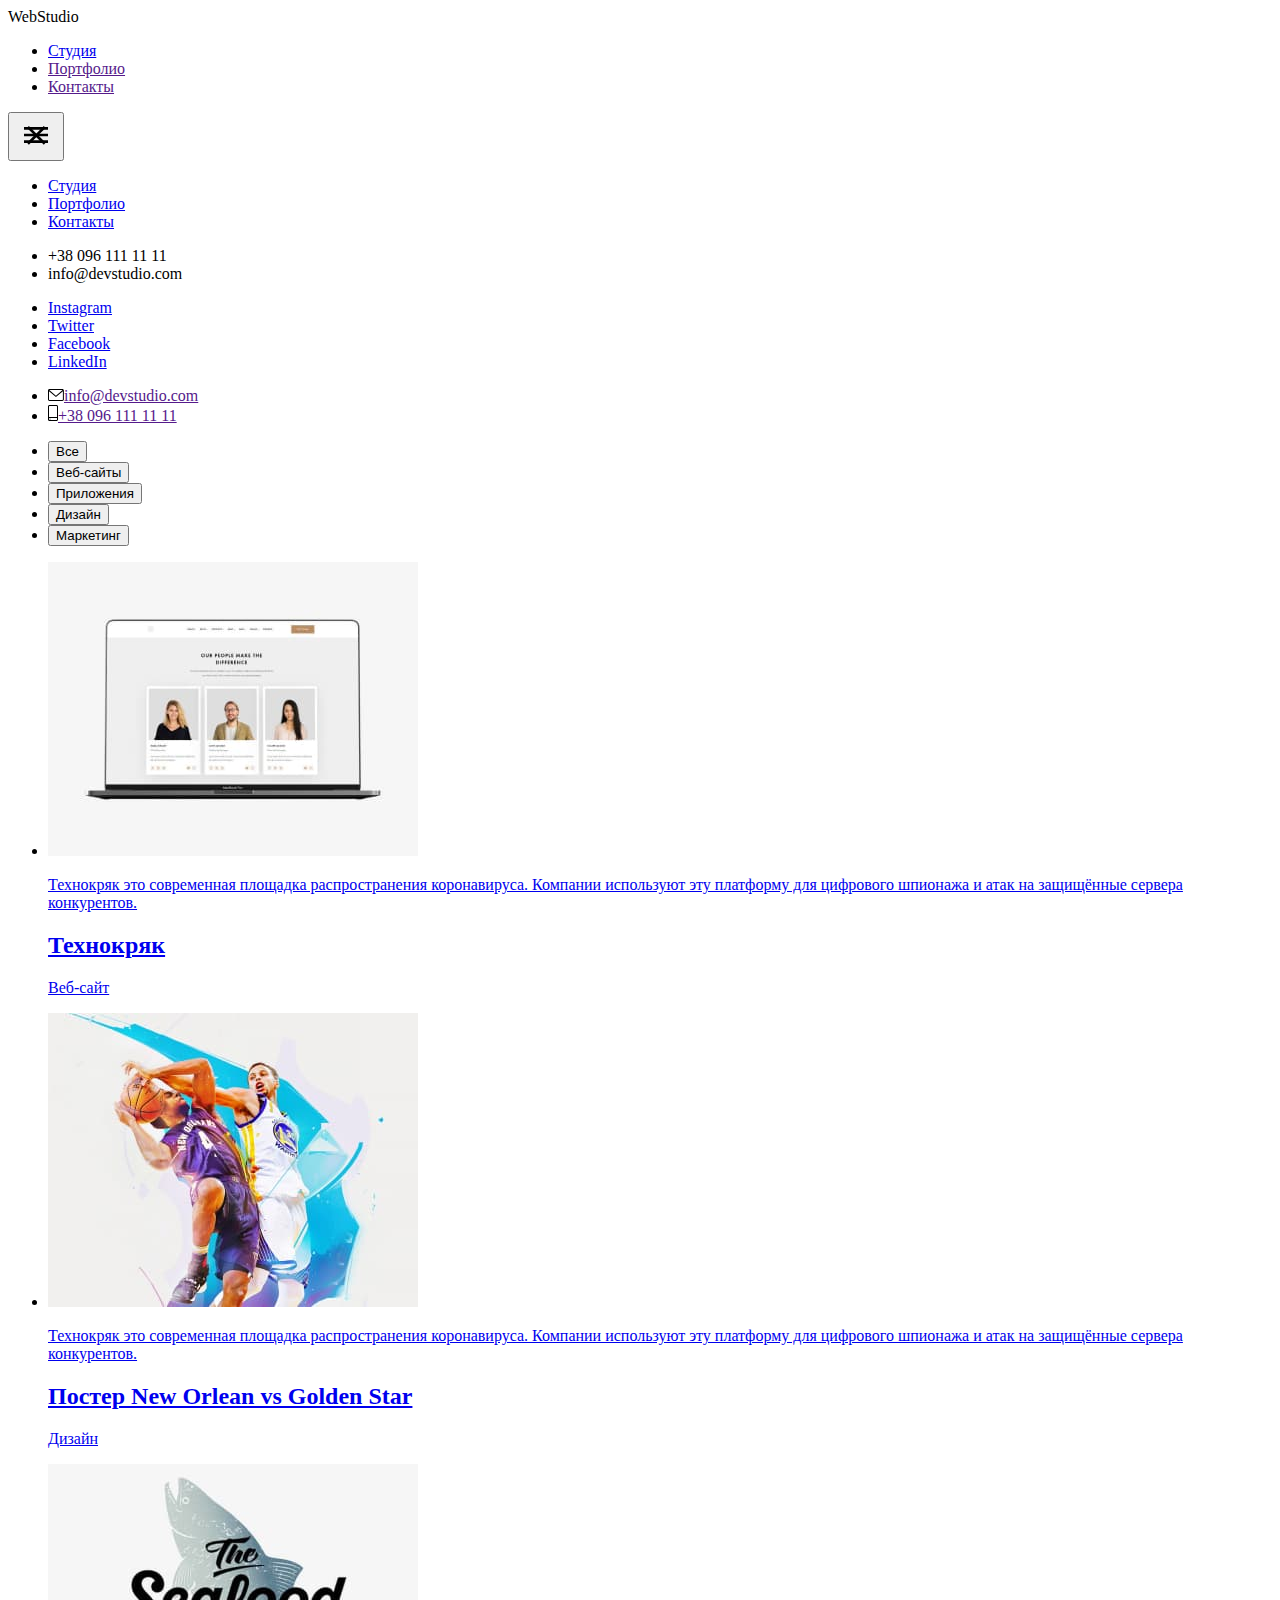
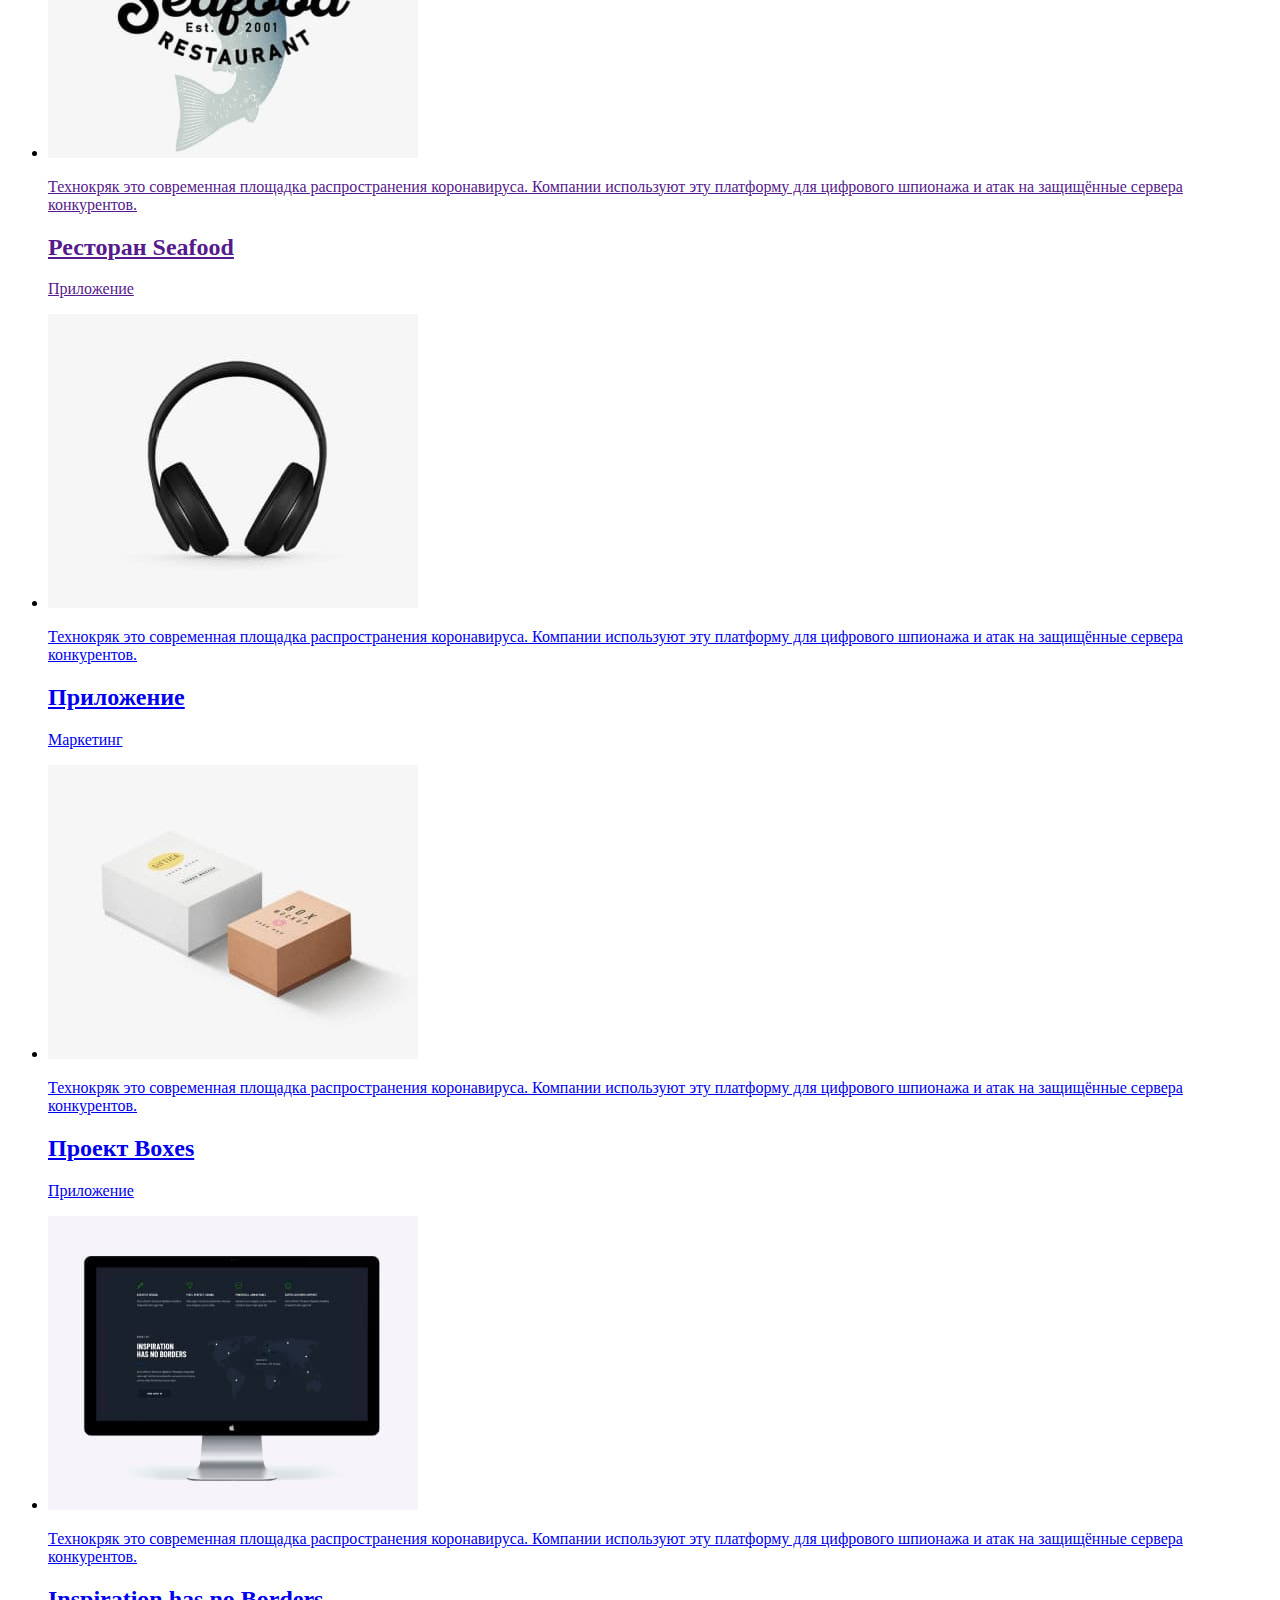
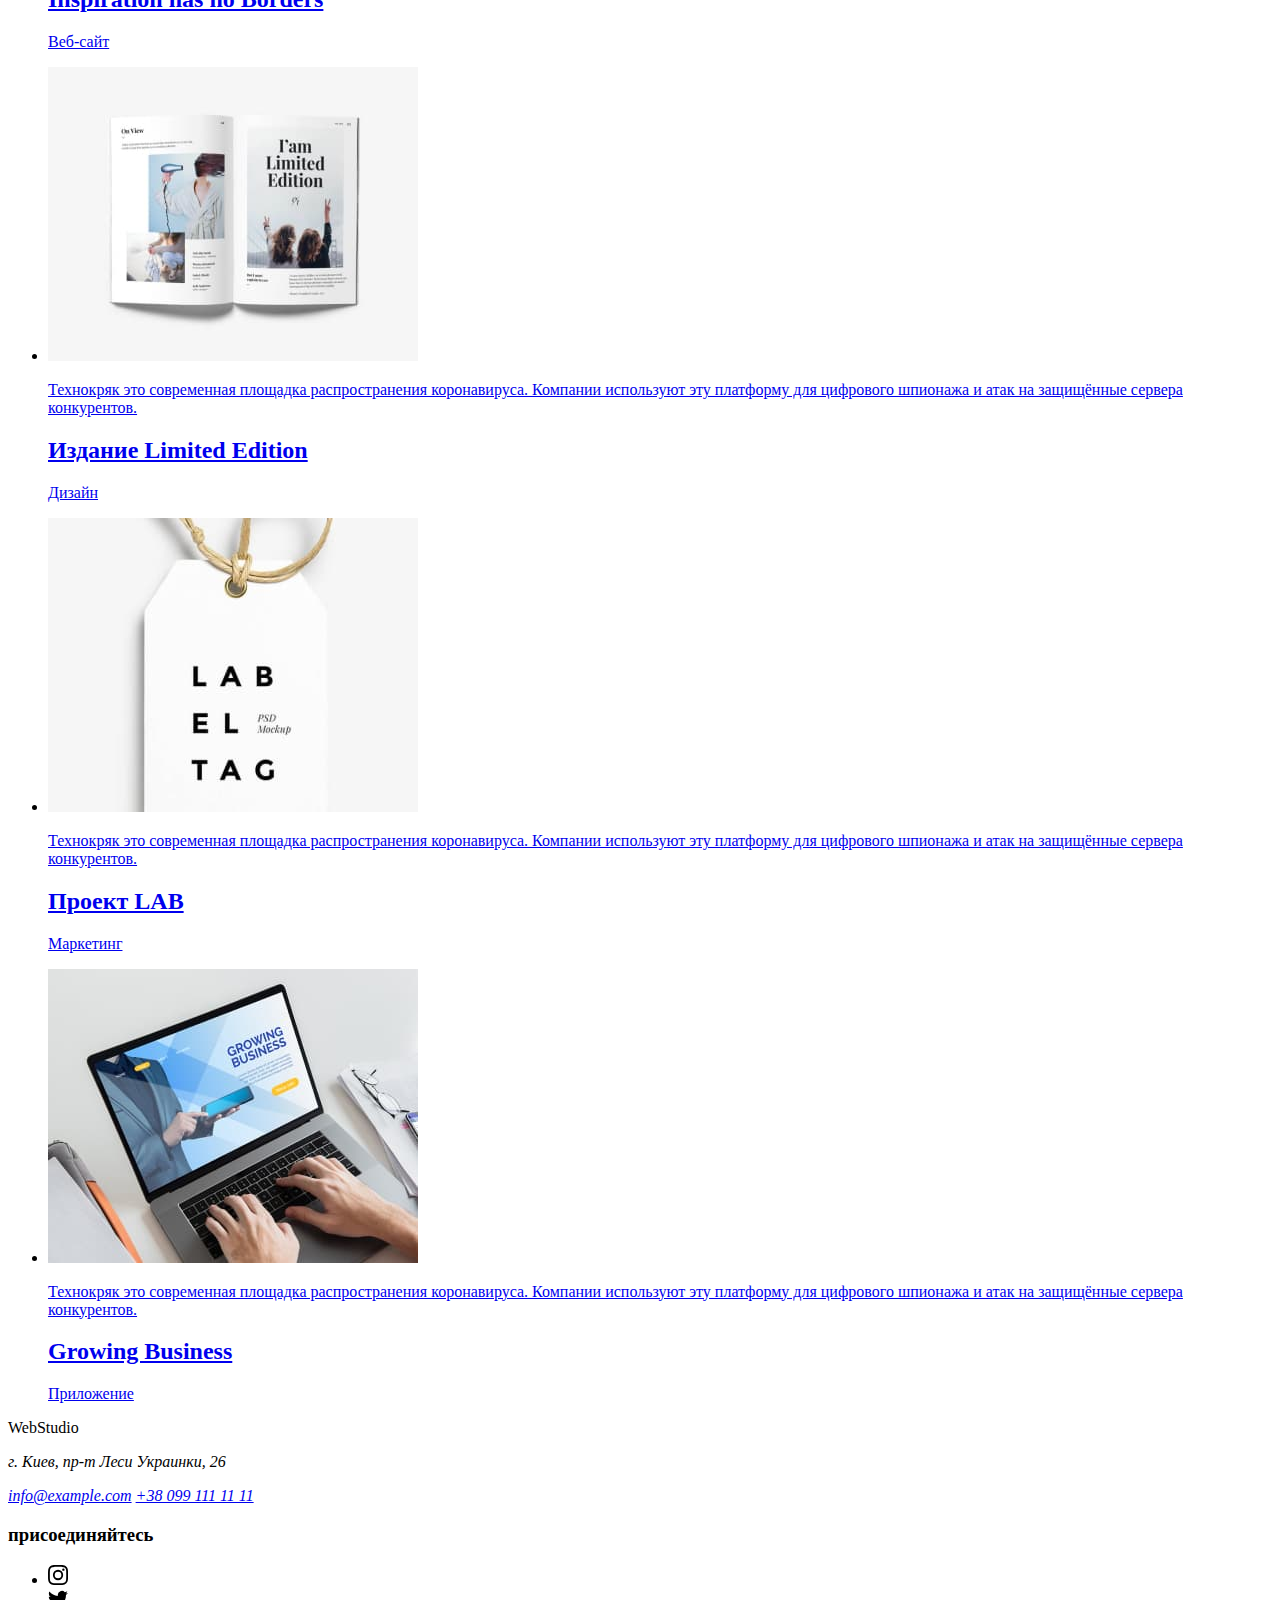
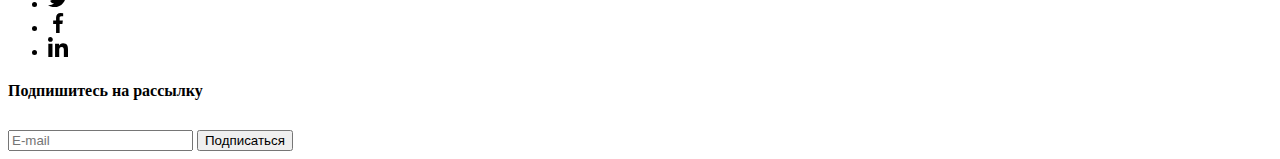
==== commit 7e9dc7db: "N8" ====
--- a/portfolio.html
+++ b/portfolio.html
@@ -10,7 +10,7 @@
       rel="stylesheet"/>
      
     <link rel="stylesheet" href="./css/main.min.css">
-    <!-- <link rel="stylesheet" href="./css/stayl.css" /> -->
+
   </head>
   <body>
        <!--H E A D E R-->
@@ -24,6 +24,50 @@
             <li class="site-nav__cell"><a href="" class="site-nav__link">Контакты</a></li>
           </ul>
         </nav>
+
+<button
+            type="button"
+            class="menu-button"
+            aria-expanded="false"
+            aria-controls="menu-container"
+            data-menu-button
+          >
+            <svg
+              width="40"
+              height="40"
+              aria-label="Переключатель мобильного меню"
+            >
+              <use class="icon-cross" href="./image/icons.svg/symbol-menu.svg#icon-closepx"></use>
+              <use class="icon-menu" href="./image/icons.svg/symbol-menu.svg#icon-menupx"></use>
+            </svg>
+          </button>
+
+          <div class="menu-container" id="menu-container" data-menu>
+            <div class="navigation">
+          <ul class="menu-nav">
+            <li class="menu-nav__cell"><a href="./index.html" class="menu-nav__link">Студия</a></li>
+            <li class="menu-nav__cell"><a href="#" class="menu-nav__link">Портфолио</a></li>
+            <li class="menu-nav__cell"><a href="#" class="menu-nav__link">Контакты</a></li>
+          </ul>
+            </div>
+
+            <div class="contacts">
+          <ul class="nav-menu">
+            <li class="nav-menu__call">+38 096 111 11 11</li>
+            <li class="nav-menu__info">info@devstudio.com</li>
+          </ul>
+        </div>
+
+       <div class="menu-mesh">
+       <ul class="mesh-menu">
+            <li class="mesh-menu__net"><a href="#" class="mesh-menu__toils">Instagram</a></li>
+            <li class="mesh-menu__net"><a href="#" class="mesh-menu__toils">Twitter</a></li>
+             <li class="mesh-menu__net"><a href="#" class="mesh-menu__toils">Facebook</a></li>
+            <li class="mesh-menu__net"><a href="#" class="mesh-menu__toils">LinkedIn</a></li>
+          </ul> 
+            </div> 
+          </div>
+
       <ul class="auth-nav">
           <li class="auth-nav__cells">
             <a href="" class="auth-nav__icon-smartphone">
@@ -71,7 +115,7 @@
             <li class="picture__item">
               <a href="#" class="picture__card">
               <div class="card-text"> 
-                <picture>
+                <picture class="sticker">
                   <source srcset="./image/desctop/img-ds-1.jpg 1x,
                   ./image/desctop/img-ds-2.jpg 2x"
                   media="(min-width: 1200px)"/>
@@ -100,7 +144,7 @@
             <li class="picture__item">
               <a href="#" class="picture__card">
               <div class="card-text">
-                <picture>
+                <picture class="sticker">
                   <source srcset="./image/desctop/img-ds-3.jpg 1x,
                   ./image/desctop/img-ds-4.jpg 2x"
                   media="(min-width: 1200px)" />
@@ -129,7 +173,7 @@
             <li class="picture__item">
               <a href="" class="picture__card">
               <div class="card-text">
-                <picture>
+                <picture class="sticker">
                   <source srcset="./image/desctop/img-ds-5.jpg 1x,
                   ./image/desctop/img-dc-6.jpg 2x"
                   media="(min-width: 1200px)" />
@@ -158,7 +202,7 @@
             <li class="picture__item">
               <a href="#" class="picture__card">
               <div class="card-text">
-                <picture>
+                <picture class="sticker">
                   <source srcset="./image/desctop/img-dc-7.jpg 1x,
                   ./image/desctop/img-dc-8.jpg 2x"
                   media="(min-width: 1200px)" />
@@ -187,7 +231,7 @@
             <li class="picture__item">
               <a href="#" class="picture__card">
               <div class="card-text">
-                <picture>
+                <picture class="sticker">
                   <source srcset="./image/desctop/img-dc-9.jpg 1x,
                   ./image/desctop/img-dc-10.jpg 2x"
                   media="(min-width: 1200px)" />
@@ -216,7 +260,7 @@
             <li class="picture__item">
               <a href="#" class="picture__card">
               <div class="card-text">
-                <picture>
+                <picture class="sticker">
                   <source srcset="./image/desctop/img-dc-11.jpg 1x,
                   ./image/desctop/img-dc-12.jpg 2x"
                   media="(min-width: 1200px)" />
@@ -245,7 +289,7 @@
             <li class="picture__item">
               <a href="#" class="picture__card">
               <div class="card-text">
-                <picture>
+                <picture class="sticker">
                   <source srcset="./image/desctop/img-dc-13.jpg 1x,
                   ./image/desctop/img-dc-14.jpg 2x"
                   media="(min-width: 1200px)" />
@@ -274,7 +318,7 @@
             <li class="picture__item">
               <a href="#" class="picture__card">
               <div class="card-text">
-                <picture>
+                <picture class="sticker">
                   <source srcset="./image/desctop/img-dc-15.jpg 1x,
                   ./image/desctop/img-dc-16.jpg 2x"
                   media="(min-width: 1200px)" />
@@ -303,17 +347,17 @@
             <li class="picture__item">
               <a href="#" class="picture__card">
               <div class="card-text">
-                <picture>
+                <picture class="sticker">
                   <source srcset="./image/desctop/img-dc-17.jpg 1x,
                   ./image/desctop/img-dc-18.jpg 2x"
                   media="(min-width: 1200px)" />
 
-                  <source srcset="./image/tablet/img-t1.jpg 1x,
-                  ./image/tablet/img-t2.jpg 2x"
-                  media="(min-width: 768px)" />
-
-                  <source srcset="./image/mobila/img-h1.jpg 1x,
-                  ./image/mobila/img-h2.jpg 2x"
+                  <source srcset="./image/tablet/img-tb17.jpg 1x,
+                  ./image/tablet/img-tb18.jpg 2x"
+                  media="(min-width: 768px)" />
+
+                  <source srcset="./image/mobila/img-h2.jpg 1x,
+                  ./image/mobila/img-h1.jpg 2x"
                   media="(min-width: 480px)" />
                    <img src="./image/desctop/img-dc-17.jpg" alt="#">
                 </picture>
@@ -403,5 +447,6 @@
                    </div>
       </div>
     </footer>
+    <script src="./js/mobile-menu.js"></script>
   </body>
 </html>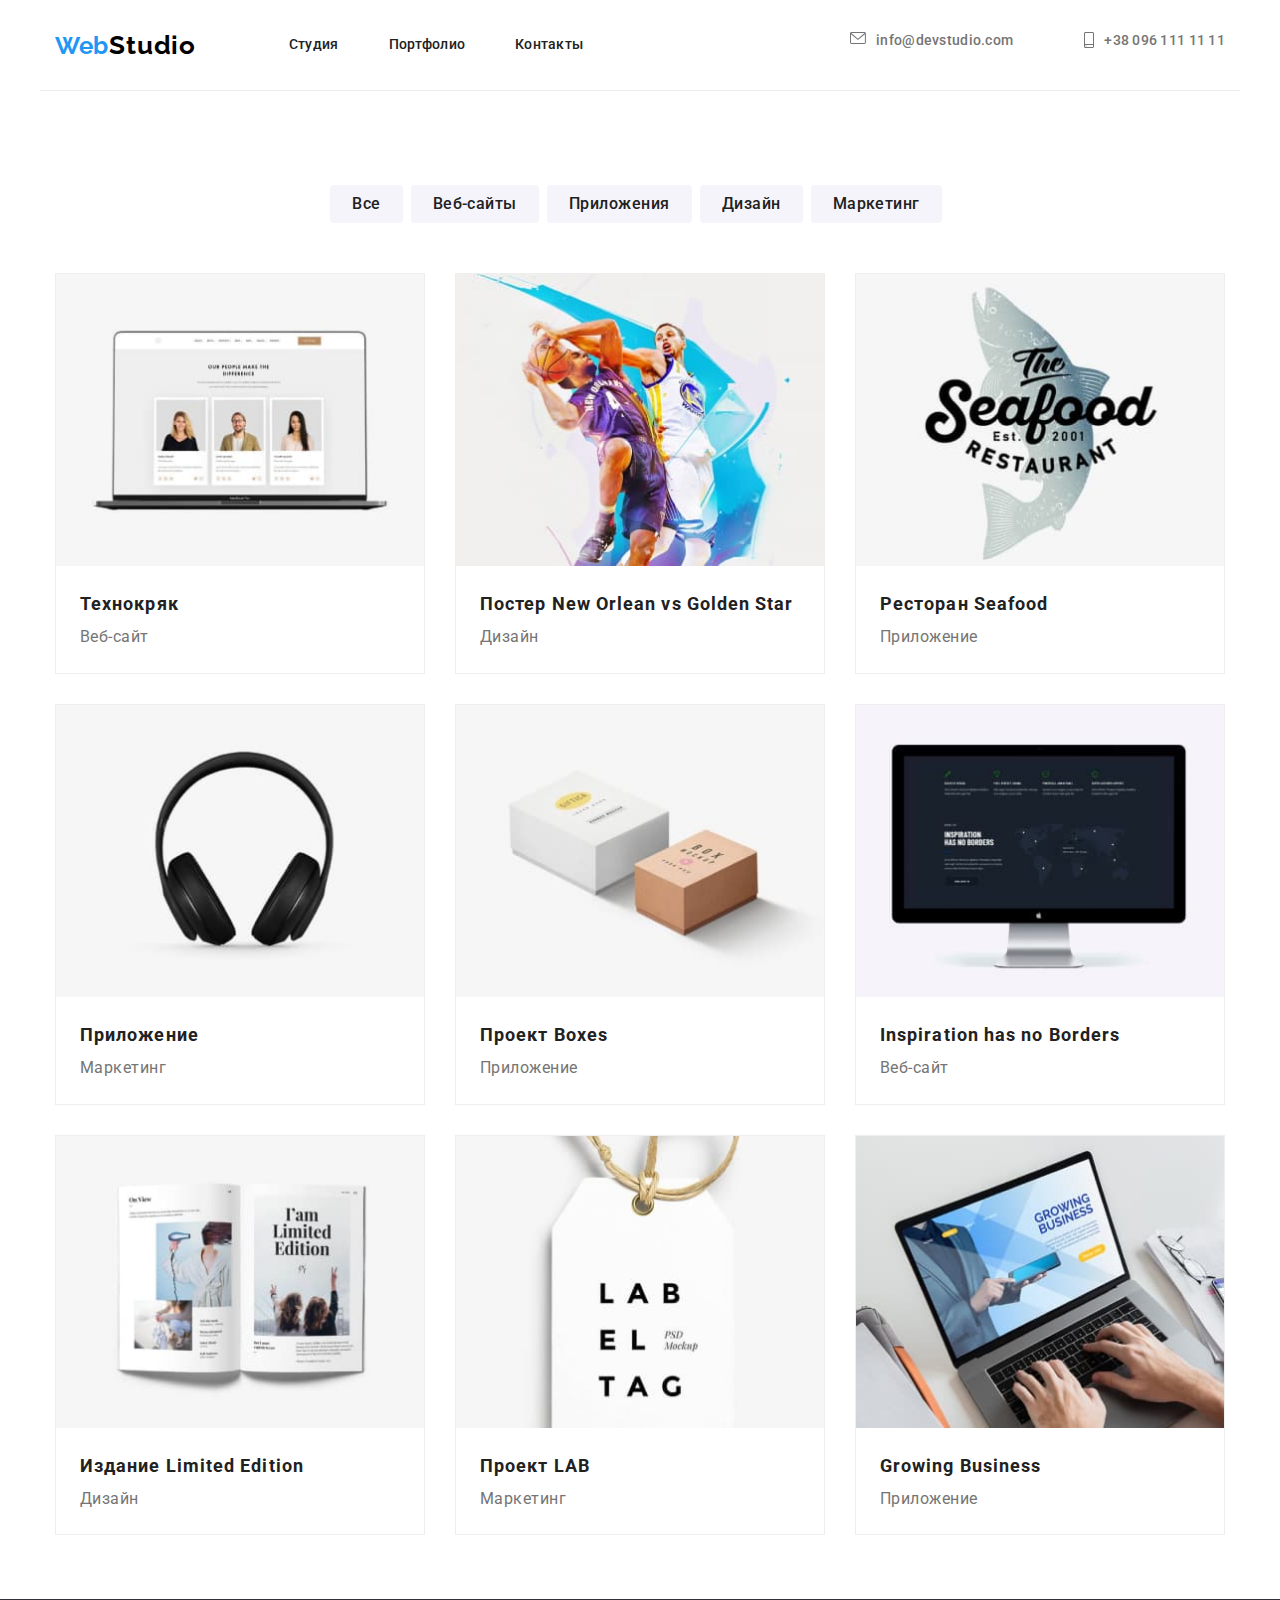
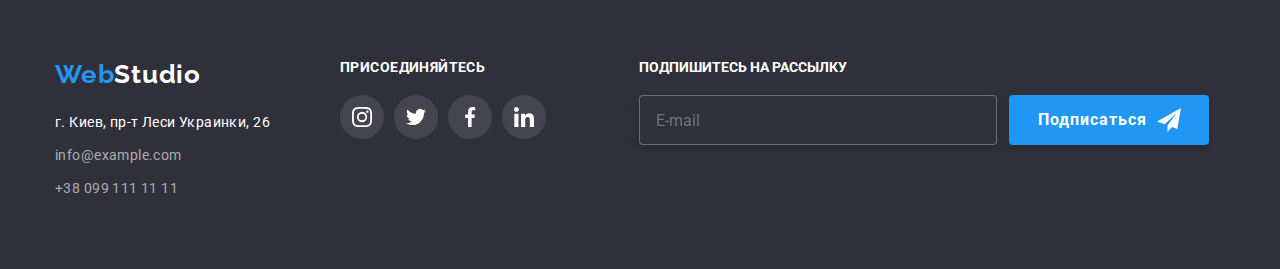
==== commit 70a689a8: "N8" ====
--- a/portfolio.html
+++ b/portfolio.html
@@ -110,7 +110,7 @@
           </li>
         </ul>
    <!-- картинки и текст под картинками  -->
-        <div class="container">
+        <div class="portfolio-picture">
           <ul class="picture">
             <li class="picture__item">
               <a href="#" class="picture__card">
@@ -121,7 +121,7 @@
                   media="(min-width: 1200px)"/>
 
                   <source srcset="./image/tablet/img-tb-15.jpg 1x,
-                  ./image/tablet/img-tb-16 2x"
+                  ./image/tablet/img-tb-16.jpg 2x"
                   media="(min-width: 768px)" />
 
                   <source srcset="./image/mobila/img-x-x.jpg 1x,
@@ -352,8 +352,8 @@
                   ./image/desctop/img-dc-18.jpg 2x"
                   media="(min-width: 1200px)" />
 
-                  <source srcset="./image/tablet/img-tb17.jpg 1x,
-                  ./image/tablet/img-tb18.jpg 2x"
+                  <source srcset="./image/tablet/img-tb-17.jpg 1x,
+                  ./image/tablet/img-tb-18.jpg 2x"
                   media="(min-width: 768px)" />
 
                   <source srcset="./image/mobila/img-h2.jpg 1x,
--- a/css/main.min.css
+++ b/css/main.min.css
@@ -0,0 +1,3 @@
+/*! modern-normalize v1.1.0 | MIT License | https://github.com/sindresorhus/modern-normalize */*,::before,::after{-webkit-box-sizing:border-box;box-sizing:border-box}html{line-height:1.15;-webkit-text-size-adjust:100%;-moz-tab-size:4;-o-tab-size:4;tab-size:4}body{margin:0;font-family:system-ui,-apple-system,"Segoe UI",Roboto,Helvetica,Arial,sans-serif,"Apple Color Emoji","Segoe UI Emoji"}hr{height:0;color:inherit}abbr[title]{-webkit-text-decoration:underline dotted;text-decoration:underline dotted}b,strong{font-weight:bolder}code,kbd,samp,pre{font-family:ui-monospace, SFMono-Regular, Consolas, "Liberation Mono", Menlo,+ monospace;font-size:1em}small{font-size:80%}sub,sup{font-size:75%;line-height:0;position:relative;vertical-align:baseline}sub{bottom:-0.25em}sup{top:-0.5em}table{text-indent:0;border-color:inherit}button,input,optgroup,select,textarea{font-family:inherit;font-size:100%;line-height:1.15;margin:0}button,select{text-transform:none}button,[type="button"],[type="reset"],[type="submit"]{-webkit-appearance:button}::-moz-focus-inner{border-style:none;padding:0}:-moz-focusring{outline:1px dotted ButtonText}:-moz-ui-invalid{box-shadow:none}legend{padding:0}progress{vertical-align:baseline}::-webkit-inner-spin-button,::-webkit-outer-spin-button{height:auto}[type="search"]{-webkit-appearance:textfield;outline-offset:-2px}::-webkit-search-decoration{-webkit-appearance:none}::-webkit-file-upload-button{-webkit-appearance:button;font:inherit}summary{display:list-item}h1,h2,h3,h4,h5,h6,p,ul{margin:0;padding:0;list-style:none}img{display:block;max-width:100%;height:auto}body{margin:0;font-family:Roboto, sans-serif}.container{padding-left:15px;padding-right:15px;margin-left:auto;margin-right:auto}@media screen and (min-width: 1200px){.container{width:1200px}}.page-header{display:-webkit-box;display:-ms-flexbox;display:flex;-webkit-box-align:center;-ms-flex-align:center;align-items:center;-webkit-box-pack:justify;-ms-flex-pack:justify;justify-content:space-between;border-bottom:1px solid #ececec;z-index:1}.header__logo{font-family:Raleway, sans-serif;font-weight:700;font-size:24px;line-height:1.17;letter-spacing:0.03em;color:#000}.header__logo .header__accent{font-weight:700;font-size:24px;line-height:1.17;letter-spacing:0.03em;color:#2196f3}@media screen and (min-width: 480px) and (max-width: 767px){.header__logo{padding-top:16px;padding-bottom:16px}}@media screen and (min-width: 768px){.header__logo{padding-top:26px;padding-bottom:26px;font-size:26px;line-height:1.19}}.site-nav{display:-webkit-box;display:-ms-flexbox;display:flex;margin-left:88px}@media screen and (min-width: 1200px){.site-nav{margin-left:93px}}.site-nav__cell{margin-right:50px}.site-nav__link{display:block;padding-top:32px;padding-bottom:32px;color:#212121;font-family:Roboto;font-weight:500;font-size:14px;line-height:1.14;letter-spacing:0.02em;text-decoration:none;-webkit-transition:color 250ms cubic-bezier(0.4, 0, 0.2, 1);transition:color 250ms cubic-bezier(0.4, 0, 0.2, 1)}@media screen and (max-width: 767px){.site-nav{display:none}}.auth-nav{margin-left:auto}@media screen and (max-width: 767px){.auth-nav{display:none}}@media screen and (min-width: 1200px){.auth-nav{display:-webkit-box;display:-ms-flexbox;display:flex}}.auth-nav__cells{display:block;color:#757575;display:-webkit-box;display:-ms-flexbox;display:flex;-webkit-box-align:center;-ms-flex-align:center;align-items:center;font-weight:500;font-size:12px;line-height:14px;letter-spacing:0.02em;position:relative}@media screen and (min-width: 1200px){.auth-nav__cells{font-size:14px;line-height:16px}}.auth-nav .auth-nav__cells:not(:last-child){margin-right:50px}.auth-nav .auth-nav__cells:nth-last-child(4){margin-right:50}.site-nav__link{position:relative;-webkit-transition:color 250ms cubic-bezier(0.4, 0, 0.2, 1);transition:color 250ms cubic-bezier(0.4, 0, 0.2, 1)}.site-nav__link::after{content:"";position:absolute;left:0;bottom:0;display:block;bottom:-2px;width:100%;height:4px;background:#2196f3;border-radius:2px;opacity:0;-webkit-transform:scaleX(0);transform:scaleX(0)}.site-nav__link:hover::after,.site-nav__link:focus::after{-webkit-transform:scaleX(1);transform:scaleX(1);opacity:1}@media screen and (min-width: 768px) and (max-width: 1199px){.auth-nav__envelope,.auth-nav__smartphone{margin-right:8px}}@media screen and (min-width: 1200px){.auth-nav__envelope,.auth-nav__smartphone{margin-right:10px}}.auth-nav__icon-envelope{display:block;display:block;display:-webkit-box;display:-ms-flexbox;display:flex;margin-left:21px;fill:currentColor;color:#757575;text-decoration:none;-webkit-transition:color 250ms cubic-bezier(0.4, 0, 0.2, 1);transition:color 250ms cubic-bezier(0.4, 0, 0.2, 1)}@media screen and (max-width: 1199px){.auth-nav__icon-envelope{margin-left:21px}}@media screen and (min-width: 1200px){.auth-nav__icon-envelope{margin-bottom:0px;padding-top:32px;padding-bottom:32px}}.auth-nav__icon-smartphone{display:block;display:-webkit-box;display:-ms-flexbox;display:flex;margin-bottom:10px;margin-left:21px;fill:currentColor;color:#757575;text-decoration:none;-webkit-transition:color 250ms cubic-bezier(0.4, 0, 0.2, 1);transition:color 250ms cubic-bezier(0.4, 0, 0.2, 1)}@media screen and (max-width: 1199px){.auth-nav__icon-smartphone{margin-bottom:10px;margin-left:21px}}@media screen and (min-width: 1200px){.auth-nav__icon-smartphone{padding-top:32px;margin-right:0;padding-bottom:32px}}.auth-nav a:hover,.auth-nav a:focus{color:#2196f3}.site-nav :hover,.site-nav :focus{color:#2196f3}.auth-nav :hover,.auth-nav :focus{color:#2196f3}.menu-button{display:-webkit-inline-box;display:-ms-inline-flexbox;display:inline-flex;margin:0;padding:0;border:none;background-color:transparent;z-index:999}@media screen and (min-width: 768px){.menu-button{display:none}}.menu-button:hover,.menu-button:focus{fill:#2196f3}.menu-button .icon-cross{display:none}.menu-button.is-open .icon-cross{display:block}.menu-button.is-open .icon-menu{display:none}.menu-button .page-header{display:none;position:fixed;top:0;left:0;width:100vw;height:100vh;z-index:999}.menu-container{background-color:#fff;text-align:center;font-size:20px}@media screen and (max-width: 767px){.menu-container{display:none;position:absolute;top:14%;left:0;width:100%}.menu-container.is-open{display:block}}@media screen and (max-width: 767px) and (min-width: 768px){.menu-container{display:none}}@media screen and (min-width: 768px){.menu-container{display:-webkit-box;display:-ms-flexbox;display:flex;-webkit-box-pack:justify;-ms-flex-pack:justify;justify-content:space-between;-webkit-box-flex:1;-ms-flex-positive:1;flex-grow:1}}.navigation{margin-bottom:302px}@media screen and (min-width: 768px){.navigation{display:none}}.menu-nav{text-align:left}.menu-nav__cell{margin-bottom:32px}.menu-nav__link{font-family:Roboto;font-style:normal;font-weight:500;font-size:40px;line-height:47px;text-align:center;letter-spacing:0.02em;text-decoration:none;color:#212121}.menu-nav .menu-nav__link:hover,.menu-nav .menu-nav__link:focus{color:#2196f3}@media screen and (min-width: 768px){.menu-nav{display:none}}.contact{margin-top:auto}@media screen and (min-width: 768px){.contact{display:none}}.nav-menu{text-align:left;margin-bottom:64px}.nav-menu__call{margin-bottom:32px;font-family:Roboto;font-style:normal;font-weight:500;font-size:34px;line-height:40px;letter-spacing:0.02em;color:#2196f3}.nav-menu__info{font-family:Roboto;font-style:normal;font-weight:500;font-size:24px;line-height:28px;letter-spacing:0.02em;color:#757575}@media screen and (min-width: 768px){.nav-menu{display:none}}.mesh-menu{display:-webkit-box;display:-ms-flexbox;display:flex;-ms-flex-wrap:wrap;flex-wrap:wrap;padding-bottom:48px}.mesh-menu__toils{margin-right:20px;font-family:Roboto;font-style:normal;font-weight:500;font-size:18px;line-height:22px;letter-spacing:0.02em;text-decoration:none;color:#2196f3;border-right:1px solid rgba(33,33,33,0.2);-webkit-transform:rotate(90deg);transform:rotate(90deg)}@media screen and (min-width: 768px){.mesh-menu{display:none}}.hero{max-width:480px;height:400px;padding:118px 0px 118px 0px;margin-left:auto;margin-right:auto;background-image:-webkit-gradient(linear, left top, left bottom, from(rgba(47,48,58,0.4)), to(rgba(47,48,58,0.4))),url(../image/mobila/header-img-x1.jpg);background-image:linear-gradient(rgba(47,48,58,0.4), rgba(47,48,58,0.4)),url(../image/mobila/header-img-x1.jpg);background-repeat:no-repeat;background-position:center;background-size:cover;-webkit-box-align:center;-ms-flex-align:center;align-items:center;text-align:center}@media (min-device-pixel-ratio: 2), (-webkit-min-device-pixel-ratio: 2), (min-resolution: 192dpi), (min-resolution: 2dppx){.hero{background-image:-webkit-gradient(linear, left top, left bottom, from(rgba(47,48,58,0.4)), to(rgba(47,48,58,0.4))),url(../image/mobila/header-img-x2.jpg);background-image:linear-gradient(rgba(47,48,58,0.4), rgba(47,48,58,0.4)),url(../image/mobila/header-img-x2.jpg)}}@media screen and (min-width: 768px){.hero{max-width:768px;height:400px;padding:118px 0px 118px 0px;background-image:-webkit-gradient(linear, left top, left bottom, from(rgba(47,48,58,0.4)), to(rgba(47,48,58,0.4))),url(../image/tablet/header-img-t1.jpg);background-image:linear-gradient(rgba(47,48,58,0.4), rgba(47,48,58,0.4)),url(../image/tablet/header-img-t1.jpg)}}@media screen and (min-width: 768px) and (min-device-pixel-ratio: 2), screen and (min-width: 768px) and (-webkit-min-device-pixel-ratio: 2), screen and (min-width: 768px) and (min-resolution: 192dpi), screen and (min-width: 768px) and (min-resolution: 2dppx){.hero{background-image:-webkit-gradient(linear, left top, left bottom, from(rgba(47,48,58,0.4)), to(rgba(47,48,58,0.4))),url(../image/tablet/header-img-t2.jpg);background-image:linear-gradient(rgba(47,48,58,0.4), rgba(47,48,58,0.4)),url(../image/tablet/header-img-t2.jpg)}}@media screen and (min-width: 1200px){.hero{max-width:1600px;height:600px;padding:200px 0px 200px 0px;background-image:-webkit-gradient(linear, left top, left bottom, from(rgba(47,48,58,0.4)), to(rgba(47,48,58,0.4))),url(../image/desctop/img-d7.jpg);background-image:linear-gradient(rgba(47,48,58,0.4), rgba(47,48,58,0.4)),url(../image/desctop/img-d7.jpg)}}@media screen and (min-width: 768px) and (min-device-pixel-ratio: 2), screen and (min-width: 768px) and (-webkit-min-device-pixel-ratio: 2), screen and (min-width: 768px) and (min-resolution: 192dpi), screen and (min-width: 768px) and (min-resolution: 2dppx){.hero{background-image:-webkit-gradient(linear, left top, left bottom, from(rgba(47,48,58,0.4)), to(rgba(47,48,58,0.4))),url(../image/desctop/img-d8.jpg);background-image:linear-gradient(rgba(47,48,58,0.4), rgba(47,48,58,0.4)),url(../image/desctop/img-d8.jpg)}}.hero__title{margin-bottom:30px;font-family:Roboto;font-style:normal;font-weight:900;font-size:26px;line-height:1.6;text-align:center;letter-spacing:0.06em;text-transform:uppercase;color:#fff;outline:none}@media screen and (min-width: 768px) and (max-width: 1199px){.hero__title{width:360px;margin-left:auto;margin-right:auto}}@media screen and (min-width: 1200px){.hero__title{width:696px;margin-left:auto;margin-right:auto;font-size:44px;line-height:1.4}}.hero__button{padding:10px 32px;background-color:#2196f3;font-family:Roboto;font-style:normal;font-weight:700;font-size:16px;line-height:30px;-webkit-box-align:center;-ms-flex-align:center;align-items:center;text-align:center;letter-spacing:0.06em;color:#fff;-webkit-box-shadow:0px 4px 4px rgba(0,0,0,0.15);box-shadow:0px 4px 4px rgba(0,0,0,0.15);border-radius:4px;-webkit-transition:background-color 250ms cubic-bezier(0.4, 0, 0.2, 1);transition:background-color 250ms cubic-bezier(0.4, 0, 0.2, 1);border:none}.backdrop{position:fixed;top:0;left:0;height:100%;width:100%;background-color:rgba(0,0,0,0.2);opacity:1;-webkit-transition:opacity 250ms;transition:opacity 250ms;z-index:1}.backdrop.is-hidden{opacity:0;pointer-events:none}.modal{position:absolute;top:50%;left:50%;height:581px;width:528px;-webkit-transform:translate(-50%, -50%);transform:translate(-50%, -50%);background:#fff;border-radius:4px}.modal__close{top:0;right:0;position:absolute;display:block;display:-webkit-box;display:-ms-flexbox;display:flex;height:30px;width:30px;border-radius:50%;-webkit-box-align:center;-ms-flex-align:center;align-items:center;-webkit-box-pack:center;-ms-flex-pack:center;justify-content:center;background:#fff;border:1px solid rgba(0,0,0,0.1);-webkit-box-sizing:border-box;box-sizing:border-box;margin-top:8px;margin-right:8px;-webkit-transition:color 250ms cubic-bezier(0.4, 0, 0.2, 1);transition:color 250ms cubic-bezier(0.4, 0, 0.2, 1)}.modal__icon-close:hover,.modal__icon-close:focus{fill:#2196f3;cursor:pointer}.questionary{width:448px;margin:40px 40px 12px 40px;-webkit-box-shadow:none;box-shadow:none}.questionary__topic{font-family:Roboto;font-weight:700;font-size:20px;line-height:23px;text-align:center;color:#212121}.form-field{position:relative;margin-bottom:10px;display:-webkit-box;display:-ms-flexbox;display:flex;-webkit-box-orient:vertical;-webkit-box-direction:normal;-ms-flex-direction:column;flex-direction:column}.form-field label{margin-bottom:4px;text-align:left;font-weight:400;font-size:12px;line-height:14px;color:#757575;cursor:pointer}.form-field input{margin:0;padding:0px 0px 0px 42px;height:40px;border:1px solid rgba(33,33,33,0.2);-webkit-box-sizing:border-box;box-sizing:border-box;border-radius:4px;cursor:pointer;-webkit-transition:color 250ms cubic-bezier(0.4, 0, 0.2, 1);transition:color 250ms cubic-bezier(0.4, 0, 0.2, 1)}.form-field input::-webkit-input-placeholder{color:#000}.form-field input:-ms-input-placeholder{color:#000}.form-field input::-ms-input-placeholder{color:#000}.form-field input::placeholder{color:#000}.form-field__input:hover,.form-field__input:focus{border:1px solid #2196f3;cursor:pointer}.form-field__input:focus+.form-field__icon,.form-field__input:hover+.form-field__icon{fill:#2196f3}.form-field__icon{position:absolute;top:50%;left:12px}textarea{padding:0;width:448px;height:120px;resize:none;border:1px solid rgba(33,33,33,0.2);-webkit-box-sizing:border-box;box-sizing:border-box;border-radius:4px;padding-top:12px;padding-left:16px;margin-bottom:10px;font-weight:400;font-size:12px;line-height:14px;letter-spacing:0.01em;color:rgba(117,117,117,0.5);color:#000;-webkit-transition:color 250ms cubic-bezier(0.4, 0, 0.2, 1);transition:color 250ms cubic-bezier(0.4, 0, 0.2, 1)}textarea:hover,textarea:focus{border:1px solid #2196f3;cursor:pointer}.checkbox{-webkit-appearance:none;-moz-appearance:none;appearance:none;position:absolute}.form-checkbox{display:-webkit-box;display:-ms-flexbox;display:flex;-webkit-box-align:center;-ms-flex-align:center;align-items:center;-webkit-box-pack:center;-ms-flex-pack:center;justify-content:center;margin-bottom:30px}.form-checkbox__policy{position:absolute;width:1px;height:1px;margin:-1px;border:0;padding:0;clip:rect(0 0 0 0);overflow:hidden}.form-checkbox__policy:checked+.form-checkbox__icon{border-color:transparent;border-color:#2196f3;background-color:#2196f3;background-image:url("../image/symboldefs.svg#icon-iconcheck");background-size:contain;background-origin:border-box;background-repeat:no-repeat}.form-checkbox__policy{font-weight:400;font-size:14px;line-height:24px;-webkit-text-decoration-line:underline;text-decoration-line:underline;color:#2196f3}.form-checkbox__icon{display:inline-block;margin:0;padding:0;width:12px;height:11px;border:2px solid #212121;border-radius:4px;cursor:pointer;-webkit-transition:-webkit-transform 200ms linear;transition:-webkit-transform 200ms linear;transition:transform 200ms linear;transition:transform 200ms linear, -webkit-transform 200ms linear}.form-checkbox__text{font-weight:400;font-size:14px;line-height:24px;margin-left:5px;color:#757575}.form-checkbox__agree{font-weight:400;font-size:14px;line-height:24px;margin-left:5px;letter-spacing:0.03em;-webkit-text-decoration-line:underline;text-decoration-line:underline;color:#2196f3}.form-checkbox__button{padding:10px 55px;margin:0px 124px 49px 124px;font-weight:bold;font-size:16px;line-height:30px;display:-webkit-box;display:-ms-flexbox;display:flex;-webkit-box-align:center;-ms-flex-align:center;align-items:center;text-align:center;letter-spacing:0.06em;color:#fff;background:#188ce8;-webkit-box-shadow:0px 4px 4px rgba(0,0,0,0.15);box-shadow:0px 4px 4px rgba(0,0,0,0.15);border-radius:4px;border:none;-webkit-transition:color 250ms cubic-bezier(0.4, 0, 0.2, 1);transition:color 250ms cubic-bezier(0.4, 0, 0.2, 1)}@media screen and (min-width: 480px) and (max-width: 1199px){.backdrop{position:fixed;top:0;left:0;height:100%;width:100%;background-color:rgba(0,0,0,0.2);opacity:1;-webkit-transition:opacity 250ms;transition:opacity 250ms;z-index:1;overflow-y:scroll}.backdrop.is-hidden{opacity:0;pointer-events:none}.modal{position:absolute;top:50%;left:50%;height:609px;width:450px;-webkit-transform:translate(-50%, -50%);transform:translate(-50%, -50%);background:#fff;-webkit-box-shadow:0px 1px 3px rgba(0,0,0,0.12),0px 1px 1px rgba(0,0,0,0.14),0px 2px 1px rgba(0,0,0,0.2);box-shadow:0px 1px 3px rgba(0,0,0,0.12),0px 1px 1px rgba(0,0,0,0.14),0px 2px 1px rgba(0,0,0,0.2);border-radius:4px}.modal__close{top:0;right:0;position:absolute;display:block;display:-webkit-box;display:-ms-flexbox;display:flex;height:30px;width:30px;border-radius:50%;-webkit-box-align:center;-ms-flex-align:center;align-items:center;-webkit-box-pack:center;-ms-flex-pack:center;justify-content:center;background:#fff;border:1px solid rgba(0,0,0,0.1);-webkit-box-sizing:border-box;box-sizing:border-box;margin-top:8px;margin-right:8px;-webkit-transition:color 250ms cubic-bezier(0.4, 0, 0.2, 1);transition:color 250ms cubic-bezier(0.4, 0, 0.2, 1)}.modal__icon-close:hover,.modal__icon-close:focus{fill:#2196f3;cursor:pointer}.questionary{width:370px;margin:40px 40px 12px 40px;-webkit-box-shadow:none;box-shadow:none}.questionary__topic{font-family:Roboto;font-weight:700;font-size:20px;line-height:30px;text-align:center;color:#212121}.form-field{position:relative;margin-bottom:10px;display:-webkit-box;display:-ms-flexbox;display:flex;-webkit-box-orient:vertical;-webkit-box-direction:normal;-ms-flex-direction:column;flex-direction:column}.form-field label{margin-bottom:4px;text-align:left;font-weight:400;font-size:12px;line-height:14px;color:#757575;cursor:pointer}.form-field input{margin:0;padding:0px 0px 0px 42px;height:40px;border:1px solid rgba(33,33,33,0.2);-webkit-box-sizing:border-box;box-sizing:border-box;border-radius:4px;cursor:pointer;-webkit-transition:color 250ms cubic-bezier(0.4, 0, 0.2, 1);transition:color 250ms cubic-bezier(0.4, 0, 0.2, 1)}.form-field input::-webkit-input-placeholder{color:#000}.form-field input:-ms-input-placeholder{color:#000}.form-field input::-ms-input-placeholder{color:#000}.form-field input::placeholder{color:#000}.form-field__input:hover,.form-field__input:focus{border:1px solid #2196f3;cursor:pointer}.form-field__input:focus+.form-field__icon,.form-field__input:hover+.form-field__icon{fill:#2196f3}.form-field__icon{position:absolute;top:50%;left:12px}textarea{padding:0;width:370px;height:120px;resize:none;border:1px solid rgba(33,33,33,0.2);-webkit-box-sizing:border-box;box-sizing:border-box;border-radius:4px;padding-top:12px;padding-left:16px;margin-bottom:10px;font-weight:400;font-size:12px;line-height:14px;letter-spacing:0.01em;color:rgba(117,117,117,0.5);color:#000;-webkit-transition:color 250ms cubic-bezier(0.4, 0, 0.2, 1);transition:color 250ms cubic-bezier(0.4, 0, 0.2, 1)}textarea:hover,textarea:focus{border:1px solid #2196f3;cursor:pointer}.checkbox{-webkit-appearance:none;-moz-appearance:none;appearance:none;position:absolute}.form-checkbox{display:-webkit-box;display:-ms-flexbox;display:flex;-webkit-box-align:center;-ms-flex-align:center;align-items:center;-webkit-box-pack:center;-ms-flex-pack:center;justify-content:center;margin-bottom:30px}.form-checkbox__policy{position:absolute;width:1px;height:1px;margin:-1px;border:0;padding:0;clip:rect(0 0 0 0);overflow:hidden}.form-checkbox__policy:checked+.form-checkbox__icon{border-color:transparent;border-color:#2196f3;background-color:#2196f3;background-image:url("../image/symboldefs.svg#icon-iconcheck");background-size:contain;background-origin:border-box;background-repeat:no-repeat}.form-checkbox__policy{font-weight:400;font-size:14px;line-height:24px;-webkit-text-decoration-line:underline;text-decoration-line:underline;color:#2196f3}.form-checkbox__icon{display:inline-block;margin:0;padding:0;width:12px;height:11px;border:2px solid #212121;border-radius:4px;cursor:pointer;-webkit-transition:-webkit-transform 200ms linear;transition:-webkit-transform 200ms linear;transition:transform 200ms linear;transition:transform 200ms linear, -webkit-transform 200ms linear}.form-checkbox__text{font-weight:346px;font-size:12px;line-height:14px;margin-left:5px;color:#757575}.form-checkbox__agree{font-weight:346px;font-size:12px;line-height:14px;margin-left:5px;letter-spacing:0.03em;-webkit-text-decoration-line:underline;text-decoration-line:underline;color:#2196f3}.form-checkbox__button{padding:10px 55px;margin:0px 85px 40px 85px;font-weight:bold;font-size:16px;line-height:30px;display:-webkit-box;display:-ms-flexbox;display:flex;text-align:center;-webkit-box-pack:center;-ms-flex-pack:center;justify-content:center;letter-spacing:0.06em;color:#fff;background:#188ce8;-webkit-box-shadow:0px 4px 4px rgba(0,0,0,0.15);box-shadow:0px 4px 4px rgba(0,0,0,0.15);border-radius:4px;border:none;-webkit-transition:color 250ms cubic-bezier(0.4, 0, 0.2, 1);transition:color 250ms cubic-bezier(0.4, 0, 0.2, 1)}}.section{padding-top:60px;padding-bottom:60px;color:#e5e5e5}@media screen and (min-width: 1200px){.section{padding-top:94px;padding-bottom:94px}}.section__advantage{margin-bottom:-30px;margin-right:-30px}@media screen and (min-width: 768px){.section__advantage{display:-webkit-box;display:-ms-flexbox;display:flex;-ms-flex-wrap:wrap;flex-wrap:wrap}}.section__item{margin-bottom:30px;margin-right:30px}@media screen and (min-width: 1200px){.section__advantage>.section__item{-ms-flex-preferred-size:calc(100% / 4 - 30px);flex-basis:calc(100% / 4 - 30px);margin-right:30px}.section__item:nth-child(4n){margin-right:0}}.section__heading{margin-bottom:10px;font-weight:700;font-size:14px;line-height:16px;letter-spacing:0.03em;text-align:center;text-transform:uppercase;text-decoration:none;color:#212121}@media screen and (min-width: 768px){.section__heading{text-align:left}}.section__text{font-weight:400;font-size:14px;line-height:24px;letter-spacing:0.03em;text-decoration:none;color:#757575}@media screen and (min-width: 768px) and (max-width: 1199px){.section__text{width:354px}}@media screen and (min-width: 1200px){.section__text{width:270px;margin-bottom:0}}.details{width:100%;height:120px;margin-bottom:30px;background:#e9e9e9;border-radius:4px;display:block;display:-webkit-box;display:-ms-flexbox;display:flex;-webkit-box-align:center;-ms-flex-align:center;align-items:center;-webkit-box-pack:center;-ms-flex-pack:center;justify-content:center}@media screen and (min-width: 768px) and (max-width: 1199px){.details{width:354px}}@media screen and (min-width: 1200px){.details{width:270px}}.details__icon{border:none}@media screen and (max-width: 1199px){.practice{display:none}}.practice{padding-bottom:94px}.practice__subject{margin-bottom:50px;font-family:Roboto;font-style:normal;font-weight:700;font-size:36px;line-height:42px;text-align:center;letter-spacing:0.03em;color:#212121}.practice__picture{display:-webkit-box;display:-ms-flexbox;display:flex;-webkit-box-pack:center;-ms-flex-pack:center;justify-content:center}.practice__picture:nth-child(3n){margin-right:0}.practice__effigy{width:calc(100% / 3 - 30px);margin-right:30px}.practice__effigy:nth-child(3n){margin-right:0}.figure{width:370px}.figure{position:relative;-webkit-box-pack:center;-ms-flex-pack:center;justify-content:center}.figure__signature{position:absolute;bottom:0;margin-bottom:0;font-family:Roboto;font-style:normal;font-weight:700;font-size:14px;line-height:16px;text-align:center;letter-spacing:0.03em;text-transform:uppercase;width:370px;color:#fff;background-color:rgba(47,48,58,0.8);padding-top:27px;padding-bottom:27px}.features{padding-top:60px;padding-bottom:60px;background-color:#f5f4fa}@media screen and (min-width: 1200px){.features{padding-top:94px;padding-bottom:94px}}.features__subject{margin-bottom:30px;color:#212121;font-weight:700;font-size:28px;line-height:33px;text-align:center;letter-spacing:0.03em}@media screen and (min-width: 1200px){.features__subject{margin-bottom:50px;font-size:36px;line-height:42px}}.features__foto{-webkit-box-pack:center;-ms-flex-pack:center;justify-content:center}@media screen and (min-width: 768px){.features__foto{display:block;display:-webkit-box;display:-ms-flexbox;display:flex;-ms-flex-wrap:wrap;flex-wrap:wrap;margin-right:-30px;margin-bottom:-30px}}.features__face{width:100%;margin-bottom:30px;-webkit-box-shadow:0px 1px 3px rgba(0,0,0,0.12),0px 1px 1px rgba(0,0,0,0.14),0px 2px 1px rgba(0,0,0,0.2);box-shadow:0px 1px 3px rgba(0,0,0,0.12),0px 1px 1px rgba(0,0,0,0.14),0px 2px 1px rgba(0,0,0,0.2);border-radius:4px}@media screen and (min-width: 768px){.features__face{width:354px;margin-right:30px;margin-bottom:30px}}@media screen and (min-width: 1200px){.features__face{width:270px}}@media screen and (min-width: 1200px){.features__face:nth-child(4n){margin-right:0}}.position{text-align:center;padding-top:30px;padding-bottom:24px;background-color:#fff}@media screen and (min-width: 1200px){.position{padding-bottom:30px}}.position__team{text-align:center;margin-bottom:10px;color:#212121;font-weight:500;font-size:16px;line-height:19px;letter-spacing:0.03em}.position__desc{margin-bottom:16px;text-align:center;color:#757575;font-weight:400;font-size:16px;line-height:19px;letter-spacing:0.03em}.icon{display:-webkit-box;display:-ms-flexbox;display:flex;padding:0;list-style:none;-webkit-box-pack:center;-ms-flex-pack:center;justify-content:center}.icon__plate:not(:last-child){margin-right:10px}.icon__web{display:-webkit-box;display:-ms-flexbox;display:flex;height:44px;width:44px;border-radius:50%;-webkit-box-align:center;-ms-flex-align:center;align-items:center;-webkit-box-pack:center;-ms-flex-pack:center;justify-content:center;fill:currentColor;color:#afb1b8;background-color:#fff;-webkit-transition:fill 250ms cubic-bezier(0.4, 0, 0.2, 1),background-color 250ms cubic-bezier(0.4, 0, 0.2, 1);transition:fill 250ms cubic-bezier(0.4, 0, 0.2, 1),background-color 250ms cubic-bezier(0.4, 0, 0.2, 1)}.icon__plate :hover,.icon__plate :focus{background-color:#2196f3;fill:#fff}.customer{padding-top:60px;padding-bottom:60px}@media screen and (min-width: 1200px){.customer{padding-top:94px;padding-bottom:94px}}.customer__topic{margin-bottom:30px;margin-left:auto;margin-right:auto;font-weight:700;font-size:28px;line-height:33px;text-align:center;letter-spacing:0.03em;list-style:none;color:#212121}@media screen and (min-width: 1200px){.customer__topic{margin-bottom:50px;font-size:36px;line-height:42px}}.customer__client{margin-right:-30px;margin-bottom:-30px;display:block;text-align:center;display:-webkit-box;display:-ms-flexbox;display:flex;-ms-flex-wrap:wrap;flex-wrap:wrap;list-style:none}@media screen and (min-width: 1200px){.customer__client{-webkit-box-pack:justify;-ms-flex-pack:justify;justify-content:space-between}}.customer__group{margin-bottom:30px;margin-right:30px}.customer__icon{display:block;display:-webkit-box;display:-ms-flexbox;display:flex;width:210px;height:92px;border:1px solid #afb1b8;-webkit-box-sizing:border-box;box-sizing:border-box;border-radius:4px;-webkit-box-align:center;-ms-flex-align:center;align-items:center;-webkit-box-pack:center;-ms-flex-pack:center;justify-content:center;-webkit-transition:border-color 250ms cubic-bezier(0.4, 0, 0.2, 1),fill 250ms cubic-bezier(0.4, 0, 0.2, 1);transition:border-color 250ms cubic-bezier(0.4, 0, 0.2, 1),fill 250ms cubic-bezier(0.4, 0, 0.2, 1)}@media screen and (min-width: 768px) and (max-width: 1199px){.customer__icon{width:226px}}@media screen and (min-width: 1200px){.customer__icon{width:170px;margin-bottom:0}}.customer__icon:hover,.customer__icon:focus svg{border:1px solid #2196f3;fill:#2196f3}.customer__icon:hover svg{fill:#2196f3}.customer__id{fill:currentColor;color:#afb1b8}.footer{padding-top:60px;padding-bottom:60px;text-align:center;-webkit-box-pack:center;-ms-flex-pack:center;justify-content:center;background:#2f303a}@media screen and (min-width: 1200px){.footer{text-align:left}}@media screen and (min-width: 768px) and (max-width: 1199px){.adress-footer{display:-webkit-box;display:-ms-flexbox;display:flex;-ms-flex-wrap:wrap;flex-wrap:wrap}}@media screen and (min-width: 1200px){.adress-footer{display:-webkit-box;display:-ms-flexbox;display:flex}}.badge{margin-bottom:60px}@media screen and (min-width: 768px) and (max-width: 1199px){.badge{margin-left:76px}}@media screen and (min-width: 1200px){.badge{margin-bottom:0}}.badge__symbol{color:#fff;font-family:Raleway;font-weight:700;font-size:24px;line-height:28px;letter-spacing:0.03em}@media screen and (min-width: 1200px){.badge__symbol{font-size:26px;line-height:31px}}.badge__style{color:#2196f3;font-family:Raleway;font-weight:700;font-size:24px;line-height:28px;letter-spacing:0.03em}@media screen and (min-width: 1200px){.badge__style{font-size:26px;line-height:31px}}.address{padding-top:20px}.adress-gps{margin-top:20px;margin-bottom:8px;color:#fff;font-weight:400;font-size:14px;line-height:24px;letter-spacing:0.03em;font-style:normal}@media screen and (min-width: 1200px){.adress-gps{margin-bottom:9px}}.adress a{margin-bottom:8px;display:-webkit-box;display:-ms-flexbox;display:flex;text-align:center;-webkit-box-pack:center;-ms-flex-pack:center;justify-content:center;font-family:Roboto;font-style:normal;font-weight:normal;font-size:14px;line-height:24px;letter-spacing:0.03em;color:rgba(255,255,255,0.6);text-decoration:none}@media screen and (min-width: 1200px){.adress a{margin-bottom:9px;-webkit-box-pack:left;-ms-flex-pack:left;justify-content:left}}.network{margin-bottom:60px}@media screen and (min-width: 768px) and (max-width: 1199px){.network{margin-left:165px;padding-top:5px}}@media screen and (min-width: 1200px){.network{margin-left:70px}}.network-heading{margin-bottom:20px;text-align:center}@media screen and (min-width: 1200px){.network-heading{text-align:left}}h3{font-weight:700;font-size:14px;line-height:16px;letter-spacing:0.03em;text-transform:uppercase;color:#fff}.network__chain{display:-webkit-box;display:-ms-flexbox;display:flex;list-style:none;-webkit-box-pack:center;-ms-flex-pack:center;justify-content:center}.network__icon:not(:last-child){margin-right:10px}.network__system{display:block;display:-webkit-box;display:-ms-flexbox;display:flex;height:44px;width:44px;border-radius:50%;-webkit-box-align:center;-ms-flex-align:center;align-items:center;-webkit-box-pack:center;-ms-flex-pack:center;justify-content:center;background:rgba(255,255,255,0.1);-webkit-transition:background-color 250ms cubic-bezier(0.4, 0, 0.2, 1);transition:background-color 250ms cubic-bezier(0.4, 0, 0.2, 1)}.network__system:hover,.network__system:focus{background-color:#2196f3}.network__system:hover{fill:#2196f3}.network__icon-button{display:block;fill:currentColor;color:#fff}.email{margin-left:auto;margin-right:auto}@media screen and (min-width: 1200px){.email{margin-left:93px;margin-right:0}}.email__heading{margin-bottom:20px;font-weight:700;font-size:14px;line-height:16px;text-transform:uppercase;color:#fff}@media screen and (min-width: 1200px){.field-form{position:relative;display:-webkit-box;display:-ms-flexbox;display:flex}}.field-form__input-form{width:100%;height:50px;padding:16px;margin-bottom:20px;font:inherit;border:1px solid rgba(255,255,255,0.3);-webkit-filter:drop-shadow(0px 4px 4px rgba(0,0,0,0.15));filter:drop-shadow(0px 4px 4px rgba(0,0,0,0.15));border-radius:4px;background-color:#2f303a;font-weight:400;font-size:16px;line-height:20px;color:rgba(255,255,255,0.6);color:#fff;outline:none}@media screen and (min-width: 768px) and (max-width: 1199px){.field-form__input-form{width:450px;display:-webkit-box;display:-ms-flexbox;display:flex;-ms-flex-wrap:wrap;flex-wrap:wrap}}@media screen and (min-width: 1200px){.field-form__input-form{width:358px;margin-bottom:0}}.button-form{position:relative;border:none;padding:10px 62px 10px 29px;font-weight:700;font-size:16px;line-height:30px;letter-spacing:0.06em;color:#fff;background:#2196f3;-webkit-box-shadow:0px 4px 4px rgba(0,0,0,0.15);box-shadow:0px 4px 4px rgba(0,0,0,0.15);border-radius:4px;-webkit-transition:color 250ms cubic-bezier(0.4, 0, 0.2, 1);transition:color 250ms cubic-bezier(0.4, 0, 0.2, 1)}@media screen and (min-width: 1200px){.button-form{margin-left:12px}}.button-form__icon{position:absolute;top:13px;left:518px}.button{padding-top:60px;padding-bottom:60px}@media screen and (min-width: 1200px){.button{padding-top:94px;padding-bottom:94px}}.button__filter{display:-webkit-box;display:-ms-flexbox;display:flex;-ms-flex-wrap:wrap;flex-wrap:wrap;margin-bottom:40px}@media screen and (min-width: 768px) and (max-width: 1199px){.button__filter{margin-bottom:30px;text-align:center;-webkit-box-pack:center;-ms-flex-pack:center;justify-content:center}}@media screen and (min-width: 1200px){.button__filter{margin-bottom:50px;-webkit-box-pack:center;-ms-flex-pack:center;justify-content:center}}.button__item{margin-bottom:15px}@media screen and (min-width: 768px){.button__item{margin-bottom:0px}}.button__text{padding:6px 22px;margin-right:8px;color:#212121;background-color:#f5f4fa;-webkit-box-align:center;-ms-flex-align:center;align-items:center;font-family:Roboto;font-style:normal;font-weight:500;font-size:16px;line-height:1.62;text-align:center;letter-spacing:0.03em;cursor:pointer;border-radius:4px;border:none;-webkit-transition:color 250ms cubic-bezier(0.4, 0, 0.2, 1),background-color 250ms cubic-bezier(0.4, 0, 0.2, 1),-webkit-box-shadow 250ms cubic-bezier(0.4, 0, 0.2, 1);transition:color 250ms cubic-bezier(0.4, 0, 0.2, 1),background-color 250ms cubic-bezier(0.4, 0, 0.2, 1),-webkit-box-shadow 250ms cubic-bezier(0.4, 0, 0.2, 1);transition:color 250ms cubic-bezier(0.4, 0, 0.2, 1),background-color 250ms cubic-bezier(0.4, 0, 0.2, 1),box-shadow 250ms cubic-bezier(0.4, 0, 0.2, 1);transition:color 250ms cubic-bezier(0.4, 0, 0.2, 1),background-color 250ms cubic-bezier(0.4, 0, 0.2, 1),box-shadow 250ms cubic-bezier(0.4, 0, 0.2, 1),-webkit-box-shadow 250ms cubic-bezier(0.4, 0, 0.2, 1)}.button__text:hover,.button__text:focus{color:#fff;background:#2196f3;-webkit-box-shadow:0px 3px 1px rgba(0,0,0,0.1),0px 1px 2px rgba(0,0,0,0.08),0px 2px 2px rgba(0,0,0,0.12);box-shadow:0px 3px 1px rgba(0,0,0,0.1),0px 1px 2px rgba(0,0,0,0.08),0px 2px 2px rgba(0,0,0,0.12)}.portfolio-picture{margin-right:-30px}.picture{z-index:100;width:100%;margin-bottom:-30px}@media screen and (min-width: 768px){.picture{display:-webkit-box;display:-ms-flexbox;display:flex;-ms-flex-wrap:wrap;flex-wrap:wrap}}.picture__item{width:450px;margin-bottom:30px;border:1px solid #eeeeee}@media screen and (min-width: 768px) and (max-width: 1199px){.picture__item{width:354px;margin-right:30px}}@media screen and (min-width: 1200px){.picture__item{width:370px;margin-right:0;margin-right:30px;margin-bottom:30px}}@media screen and (min-width: 1200px){.picture__item:nth-last-child(-n+3){margin:0;margin-right:30px}}.picture__item:hover,.picture__item:focus{-webkit-box-shadow:0px 1px 1px rgba(0,0,0,0.12),0px 4px 4px rgba(0,0,0,0.06),1px 4px 6px rgba(0,0,0,0.16);box-shadow:0px 1px 1px rgba(0,0,0,0.12),0px 4px 4px rgba(0,0,0,0.06),1px 4px 6px rgba(0,0,0,0.16)}.picture__card{display:block;text-decoration:none;-webkit-transition:-webkit-box-shadow 250ms cubic-bezier(0.4, 0, 0.2, 1);transition:-webkit-box-shadow 250ms cubic-bezier(0.4, 0, 0.2, 1);transition:box-shadow 250ms cubic-bezier(0.4, 0, 0.2, 1);transition:box-shadow 250ms cubic-bezier(0.4, 0, 0.2, 1), -webkit-box-shadow 250ms cubic-bezier(0.4, 0, 0.2, 1)}.card-text{overflow:hidden;position:relative}@media screen and (min-width: 1200px){.card-text{min-width:322px}}.card-overlay{top:0;left:0;position:absolute;width:101%;height:101%;-webkit-transform:translateY(101%);transform:translateY(101%);background-color:rgba(33,150,243,0.9);-webkit-transition:-webkit-transform 250ms cubic-bezier(0.4, 0, 0.2, 1);transition:-webkit-transform 250ms cubic-bezier(0.4, 0, 0.2, 1);transition:transform 250ms cubic-bezier(0.4, 0, 0.2, 1);transition:transform 250ms cubic-bezier(0.4, 0, 0.2, 1), -webkit-transform 250ms cubic-bezier(0.4, 0, 0.2, 1);text-decoration:none}.picture__item .picture__card:hover .card-overlay,.picture__item .picture__card:focus .card-overlay{-webkit-transform:translateY(0);transform:translateY(0)}.card-overlay__inscription{position:absolute;padding:63px 24px;font-family:Roboto;font-weight:400;font-size:18px;line-height:1.56;text-decoration:none;letter-spacing:0.03em;color:#fff;text-decoration:none;-webkit-transition:-webkit-transform 250ms cubic-bezier(0.4, 0, 0.2, 1);transition:-webkit-transform 250ms cubic-bezier(0.4, 0, 0.2, 1);transition:transform 250ms cubic-bezier(0.4, 0, 0.2, 1);transition:transform 250ms cubic-bezier(0.4, 0, 0.2, 1), -webkit-transform 250ms cubic-bezier(0.4, 0, 0.2, 1)}.card-content{width:450px;padding:20px 24px 20px 24px;text-decoration:none}@media screen and (min-width: 768px) and (max-width: 1199px){.card-content{width:354px}}@media screen and (min-width: 1200px){.card-content{width:370px}}@media screen and (min-width: 1200px){.picture__item:nth-child(3n){margin-right:0}}.card-content__text{font-family:Roboto;font-weight:700;font-weight:bold;font-size:18px;line-height:2;letter-spacing:0.06em;text-decoration:none;color:#212121}@media screen and (min-width: 1200px){.card-content__text{width:322px}}.card-content__title{margin-top:0;color:#757575;font-family:Roboto;font-weight:400;font-size:16px;line-height:1.9;letter-spacing:0.03em;text-decoration:none}@media screen and (min-width: 1200px){.card-content__title{width:322px}}
+/*# sourceMappingURL=main.min.css.map */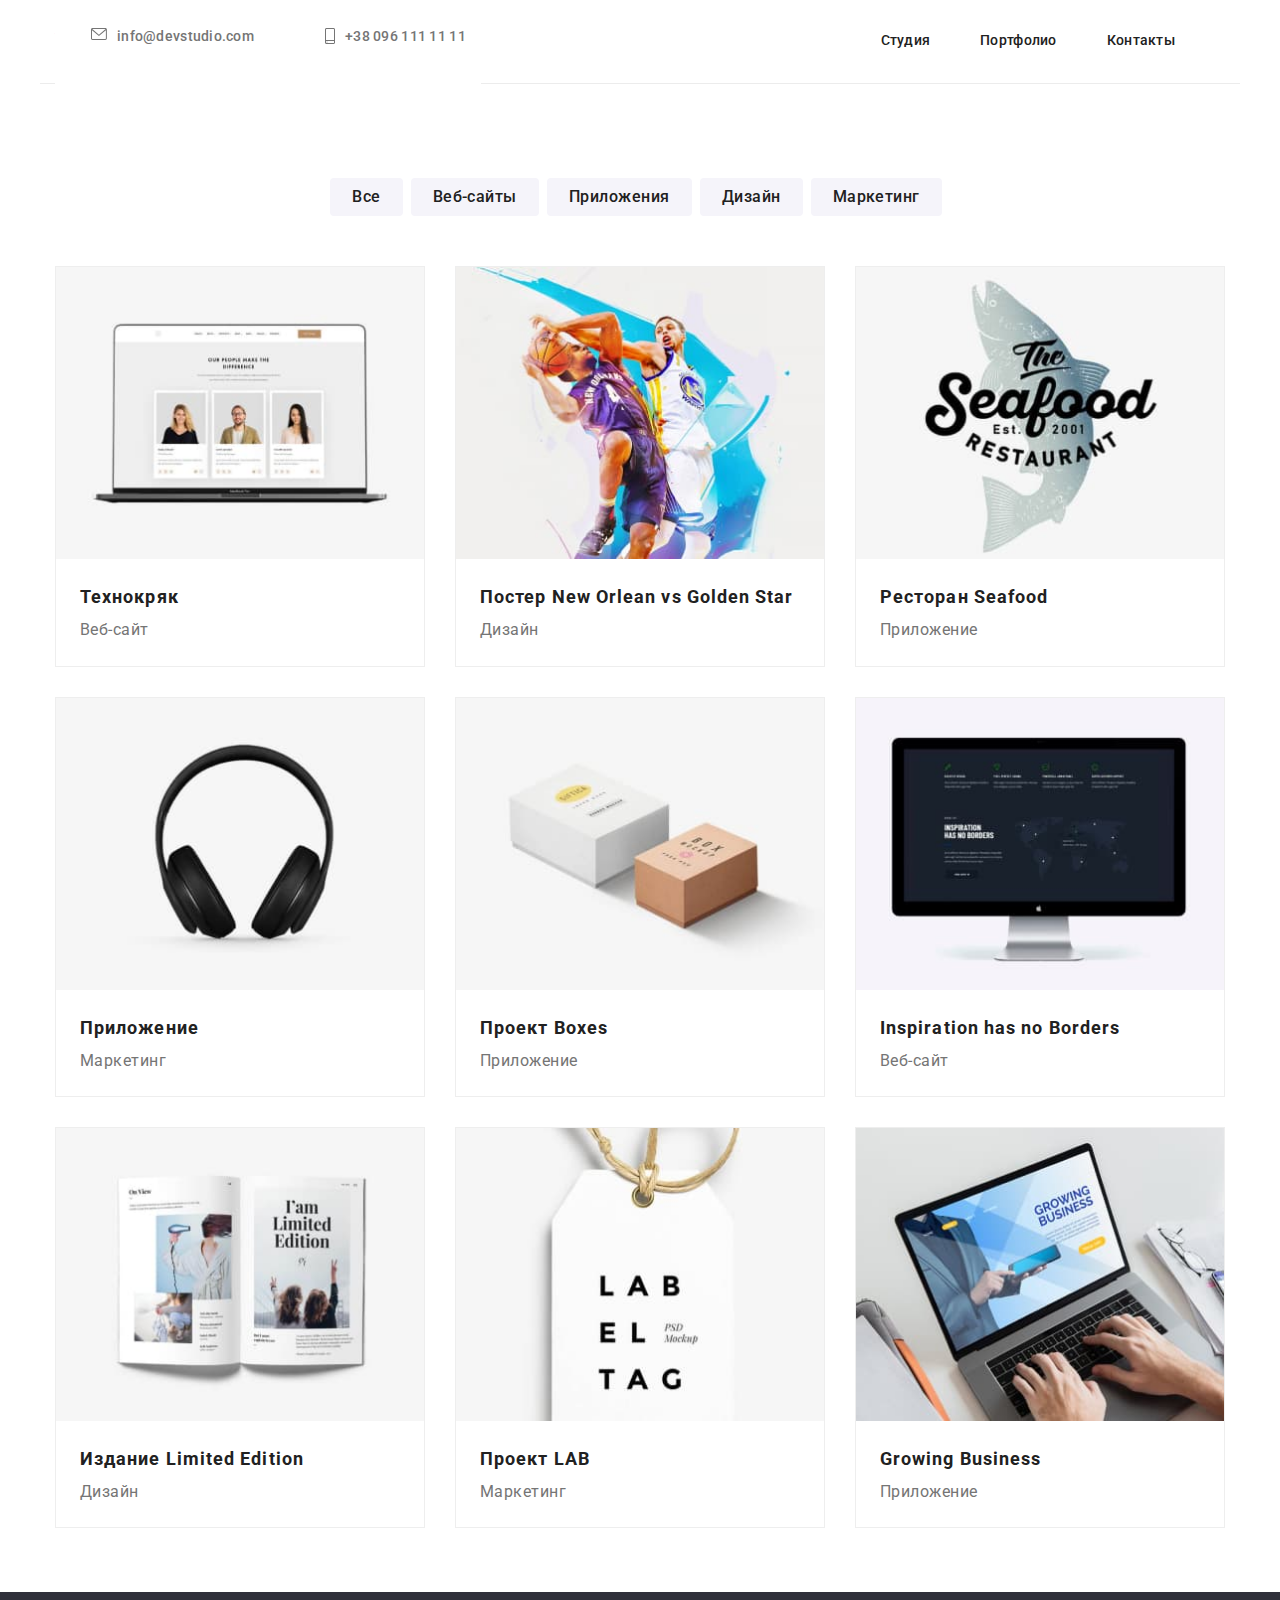
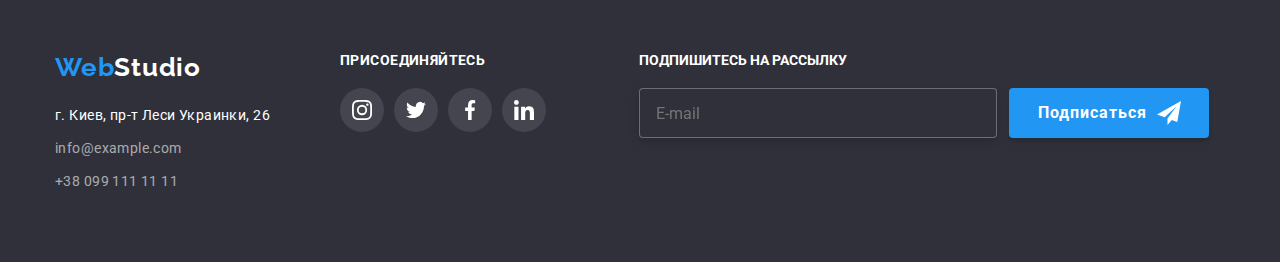
==== commit 91725107: "N8" ====
--- a/portfolio.html
+++ b/portfolio.html
@@ -49,25 +49,22 @@
             <li class="menu-nav__cell"><a href="#" class="menu-nav__link">Портфолио</a></li>
             <li class="menu-nav__cell"><a href="#" class="menu-nav__link">Контакты</a></li>
           </ul>
-            </div>
 
             <div class="contacts">
           <ul class="nav-menu">
             <li class="nav-menu__call">+38 096 111 11 11</li>
             <li class="nav-menu__info">info@devstudio.com</li>
           </ul>
-        </div>
-
-       <div class="menu-mesh">
+
+
        <ul class="mesh-menu">
             <li class="mesh-menu__net"><a href="#" class="mesh-menu__toils">Instagram</a></li>
             <li class="mesh-menu__net"><a href="#" class="mesh-menu__toils">Twitter</a></li>
              <li class="mesh-menu__net"><a href="#" class="mesh-menu__toils">Facebook</a></li>
             <li class="mesh-menu__net"><a href="#" class="mesh-menu__toils">LinkedIn</a></li>
           </ul> 
-            </div> 
-          </div>
-
+</div>
+</div>
       <ul class="auth-nav">
           <li class="auth-nav__cells">
             <a href="" class="auth-nav__icon-smartphone">
--- a/css/main.min.css
+++ b/css/main.min.css
@@ -1,3 +1,3 @@
 /*! modern-normalize v1.1.0 | MIT License | https://github.com/sindresorhus/modern-normalize */*,::before,::after{-webkit-box-sizing:border-box;box-sizing:border-box}html{line-height:1.15;-webkit-text-size-adjust:100%;-moz-tab-size:4;-o-tab-size:4;tab-size:4}body{margin:0;font-family:system-ui,-apple-system,"Segoe UI",Roboto,Helvetica,Arial,sans-serif,"Apple Color Emoji","Segoe UI Emoji"}hr{height:0;color:inherit}abbr[title]{-webkit-text-decoration:underline dotted;text-decoration:underline dotted}b,strong{font-weight:bolder}code,kbd,samp,pre{font-family:ui-monospace, SFMono-Regular, Consolas, "Liberation Mono", Menlo,- monospace;font-size:1em}small{font-size:80%}sub,sup{font-size:75%;line-height:0;position:relative;vertical-align:baseline}sub{bottom:-0.25em}sup{top:-0.5em}table{text-indent:0;border-color:inherit}button,input,optgroup,select,textarea{font-family:inherit;font-size:100%;line-height:1.15;margin:0}button,select{text-transform:none}button,[type="button"],[type="reset"],[type="submit"]{-webkit-appearance:button}::-moz-focus-inner{border-style:none;padding:0}:-moz-focusring{outline:1px dotted ButtonText}:-moz-ui-invalid{box-shadow:none}legend{padding:0}progress{vertical-align:baseline}::-webkit-inner-spin-button,::-webkit-outer-spin-button{height:auto}[type="search"]{-webkit-appearance:textfield;outline-offset:-2px}::-webkit-search-decoration{-webkit-appearance:none}::-webkit-file-upload-button{-webkit-appearance:button;font:inherit}summary{display:list-item}h1,h2,h3,h4,h5,h6,p,ul{margin:0;padding:0;list-style:none}img{display:block;max-width:100%;height:auto}body{margin:0;font-family:Roboto, sans-serif}.container{padding-left:15px;padding-right:15px;margin-left:auto;margin-right:auto}@media screen and (min-width: 1200px){.container{width:1200px}}.page-header{display:-webkit-box;display:-ms-flexbox;display:flex;-webkit-box-align:center;-ms-flex-align:center;align-items:center;-webkit-box-pack:justify;-ms-flex-pack:justify;justify-content:space-between;border-bottom:1px solid #ececec;z-index:1}.header__logo{font-family:Raleway, sans-serif;font-weight:700;font-size:24px;line-height:1.17;letter-spacing:0.03em;color:#000}.header__logo .header__accent{font-weight:700;font-size:24px;line-height:1.17;letter-spacing:0.03em;color:#2196f3}@media screen and (min-width: 480px) and (max-width: 767px){.header__logo{padding-top:16px;padding-bottom:16px}}@media screen and (min-width: 768px){.header__logo{padding-top:26px;padding-bottom:26px;font-size:26px;line-height:1.19}}.site-nav{display:-webkit-box;display:-ms-flexbox;display:flex;margin-left:88px}@media screen and (min-width: 1200px){.site-nav{margin-left:93px}}.site-nav__cell{margin-right:50px}.site-nav__link{display:block;padding-top:32px;padding-bottom:32px;color:#212121;font-family:Roboto;font-weight:500;font-size:14px;line-height:1.14;letter-spacing:0.02em;text-decoration:none;-webkit-transition:color 250ms cubic-bezier(0.4, 0, 0.2, 1);transition:color 250ms cubic-bezier(0.4, 0, 0.2, 1)}@media screen and (max-width: 767px){.site-nav{display:none}}.auth-nav{margin-left:auto}@media screen and (max-width: 767px){.auth-nav{display:none}}@media screen and (min-width: 1200px){.auth-nav{display:-webkit-box;display:-ms-flexbox;display:flex}}.auth-nav__cells{display:block;color:#757575;display:-webkit-box;display:-ms-flexbox;display:flex;-webkit-box-align:center;-ms-flex-align:center;align-items:center;font-weight:500;font-size:12px;line-height:14px;letter-spacing:0.02em;position:relative}@media screen and (min-width: 1200px){.auth-nav__cells{font-size:14px;line-height:16px}}.auth-nav .auth-nav__cells:not(:last-child){margin-right:50px}.auth-nav .auth-nav__cells:nth-last-child(4){margin-right:50}.site-nav__link{position:relative;-webkit-transition:color 250ms cubic-bezier(0.4, 0, 0.2, 1);transition:color 250ms cubic-bezier(0.4, 0, 0.2, 1)}.site-nav__link::after{content:"";position:absolute;left:0;bottom:0;display:block;bottom:-2px;width:100%;height:4px;background:#2196f3;border-radius:2px;opacity:0;-webkit-transform:scaleX(0);transform:scaleX(0)}.site-nav__link:hover::after,.site-nav__link:focus::after{-webkit-transform:scaleX(1);transform:scaleX(1);opacity:1}@media screen and (min-width: 768px) and (max-width: 1199px){.auth-nav__envelope,.auth-nav__smartphone{margin-right:8px}}@media screen and (min-width: 1200px){.auth-nav__envelope,.auth-nav__smartphone{margin-right:10px}}.auth-nav__icon-envelope{display:block;display:block;display:-webkit-box;display:-ms-flexbox;display:flex;margin-left:21px;fill:currentColor;color:#757575;text-decoration:none;-webkit-transition:color 250ms cubic-bezier(0.4, 0, 0.2, 1);transition:color 250ms cubic-bezier(0.4, 0, 0.2, 1)}@media screen and (max-width: 1199px){.auth-nav__icon-envelope{margin-left:21px}}@media screen and (min-width: 1200px){.auth-nav__icon-envelope{margin-bottom:0px;padding-top:32px;padding-bottom:32px}}.auth-nav__icon-smartphone{display:block;display:-webkit-box;display:-ms-flexbox;display:flex;margin-bottom:10px;margin-left:21px;fill:currentColor;color:#757575;text-decoration:none;-webkit-transition:color 250ms cubic-bezier(0.4, 0, 0.2, 1);transition:color 250ms cubic-bezier(0.4, 0, 0.2, 1)}@media screen and (max-width: 1199px){.auth-nav__icon-smartphone{margin-bottom:10px;margin-left:21px}}@media screen and (min-width: 1200px){.auth-nav__icon-smartphone{padding-top:32px;margin-right:0;padding-bottom:32px}}.auth-nav a:hover,.auth-nav a:focus{color:#2196f3}.site-nav :hover,.site-nav :focus{color:#2196f3}.auth-nav :hover,.auth-nav :focus{color:#2196f3}.menu-button{display:-webkit-inline-box;display:-ms-inline-flexbox;display:inline-flex;margin:0;padding:0;border:none;background-color:transparent;z-index:999}@media screen and (min-width: 768px){.menu-button{display:none}}.menu-button:hover,.menu-button:focus{fill:#2196f3}.menu-button .icon-cross{display:none}.menu-button.is-open .icon-cross{display:block}.menu-button.is-open .icon-menu{display:none}.menu-button .page-header{display:none;position:fixed;top:0;left:0;width:100vw;height:100vh;z-index:999}.menu-container{background-color:#fff;text-align:center;font-size:20px}@media screen and (max-width: 767px){.menu-container{display:none;position:absolute;top:14%;left:0;width:100%}.menu-container.is-open{display:block}}@media screen and (max-width: 767px) and (min-width: 768px){.menu-container{display:none}}@media screen and (min-width: 768px){.menu-container{display:-webkit-box;display:-ms-flexbox;display:flex;-webkit-box-pack:justify;-ms-flex-pack:justify;justify-content:space-between;-webkit-box-flex:1;-ms-flex-positive:1;flex-grow:1}}.navigation{margin-bottom:302px}@media screen and (min-width: 768px){.navigation{display:none}}.menu-nav{text-align:left}.menu-nav__cell{margin-bottom:32px}.menu-nav__link{font-family:Roboto;font-style:normal;font-weight:500;font-size:40px;line-height:47px;text-align:center;letter-spacing:0.02em;text-decoration:none;color:#212121}.menu-nav .menu-nav__link:hover,.menu-nav .menu-nav__link:focus{color:#2196f3}@media screen and (min-width: 768px){.menu-nav{display:none}}.contact{margin-top:auto}@media screen and (min-width: 768px){.contact{display:none}}.nav-menu{text-align:left;margin-bottom:64px}.nav-menu__call{margin-bottom:32px;font-family:Roboto;font-style:normal;font-weight:500;font-size:34px;line-height:40px;letter-spacing:0.02em;color:#2196f3}.nav-menu__info{font-family:Roboto;font-style:normal;font-weight:500;font-size:24px;line-height:28px;letter-spacing:0.02em;color:#757575}@media screen and (min-width: 768px){.nav-menu{display:none}}.mesh-menu{display:-webkit-box;display:-ms-flexbox;display:flex;-ms-flex-wrap:wrap;flex-wrap:wrap;padding-bottom:48px}.mesh-menu__toils{margin-right:20px;font-family:Roboto;font-style:normal;font-weight:500;font-size:18px;line-height:22px;letter-spacing:0.02em;text-decoration:none;color:#2196f3;border-right:1px solid rgba(33,33,33,0.2);-webkit-transform:rotate(90deg);transform:rotate(90deg)}@media screen and (min-width: 768px){.mesh-menu{display:none}}.hero{max-width:480px;height:400px;padding:118px 0px 118px 0px;margin-left:auto;margin-right:auto;background-image:-webkit-gradient(linear, left top, left bottom, from(rgba(47,48,58,0.4)), to(rgba(47,48,58,0.4))),url(../image/mobila/header-img-x1.jpg);background-image:linear-gradient(rgba(47,48,58,0.4), rgba(47,48,58,0.4)),url(../image/mobila/header-img-x1.jpg);background-repeat:no-repeat;background-position:center;background-size:cover;-webkit-box-align:center;-ms-flex-align:center;align-items:center;text-align:center}@media (min-device-pixel-ratio: 2), (-webkit-min-device-pixel-ratio: 2), (min-resolution: 192dpi), (min-resolution: 2dppx){.hero{background-image:-webkit-gradient(linear, left top, left bottom, from(rgba(47,48,58,0.4)), to(rgba(47,48,58,0.4))),url(../image/mobila/header-img-x2.jpg);background-image:linear-gradient(rgba(47,48,58,0.4), rgba(47,48,58,0.4)),url(../image/mobila/header-img-x2.jpg)}}@media screen and (min-width: 768px){.hero{max-width:768px;height:400px;padding:118px 0px 118px 0px;background-image:-webkit-gradient(linear, left top, left bottom, from(rgba(47,48,58,0.4)), to(rgba(47,48,58,0.4))),url(../image/tablet/header-img-t1.jpg);background-image:linear-gradient(rgba(47,48,58,0.4), rgba(47,48,58,0.4)),url(../image/tablet/header-img-t1.jpg)}}@media screen and (min-width: 768px) and (min-device-pixel-ratio: 2), screen and (min-width: 768px) and (-webkit-min-device-pixel-ratio: 2), screen and (min-width: 768px) and (min-resolution: 192dpi), screen and (min-width: 768px) and (min-resolution: 2dppx){.hero{background-image:-webkit-gradient(linear, left top, left bottom, from(rgba(47,48,58,0.4)), to(rgba(47,48,58,0.4))),url(../image/tablet/header-img-t2.jpg);background-image:linear-gradient(rgba(47,48,58,0.4), rgba(47,48,58,0.4)),url(../image/tablet/header-img-t2.jpg)}}@media screen and (min-width: 1200px){.hero{max-width:1600px;height:600px;padding:200px 0px 200px 0px;background-image:-webkit-gradient(linear, left top, left bottom, from(rgba(47,48,58,0.4)), to(rgba(47,48,58,0.4))),url(../image/desctop/img-d7.jpg);background-image:linear-gradient(rgba(47,48,58,0.4), rgba(47,48,58,0.4)),url(../image/desctop/img-d7.jpg)}}@media screen and (min-width: 768px) and (min-device-pixel-ratio: 2), screen and (min-width: 768px) and (-webkit-min-device-pixel-ratio: 2), screen and (min-width: 768px) and (min-resolution: 192dpi), screen and (min-width: 768px) and (min-resolution: 2dppx){.hero{background-image:-webkit-gradient(linear, left top, left bottom, from(rgba(47,48,58,0.4)), to(rgba(47,48,58,0.4))),url(../image/desctop/img-d8.jpg);background-image:linear-gradient(rgba(47,48,58,0.4), rgba(47,48,58,0.4)),url(../image/desctop/img-d8.jpg)}}.hero__title{margin-bottom:30px;font-family:Roboto;font-style:normal;font-weight:900;font-size:26px;line-height:1.6;text-align:center;letter-spacing:0.06em;text-transform:uppercase;color:#fff;outline:none}@media screen and (min-width: 768px) and (max-width: 1199px){.hero__title{width:360px;margin-left:auto;margin-right:auto}}@media screen and (min-width: 1200px){.hero__title{width:696px;margin-left:auto;margin-right:auto;font-size:44px;line-height:1.4}}.hero__button{padding:10px 32px;background-color:#2196f3;font-family:Roboto;font-style:normal;font-weight:700;font-size:16px;line-height:30px;-webkit-box-align:center;-ms-flex-align:center;align-items:center;text-align:center;letter-spacing:0.06em;color:#fff;-webkit-box-shadow:0px 4px 4px rgba(0,0,0,0.15);box-shadow:0px 4px 4px rgba(0,0,0,0.15);border-radius:4px;-webkit-transition:background-color 250ms cubic-bezier(0.4, 0, 0.2, 1);transition:background-color 250ms cubic-bezier(0.4, 0, 0.2, 1);border:none}.backdrop{position:fixed;top:0;left:0;height:100%;width:100%;background-color:rgba(0,0,0,0.2);opacity:1;-webkit-transition:opacity 250ms;transition:opacity 250ms;z-index:1}.backdrop.is-hidden{opacity:0;pointer-events:none}.modal{position:absolute;top:50%;left:50%;height:581px;width:528px;-webkit-transform:translate(-50%, -50%);transform:translate(-50%, -50%);background:#fff;border-radius:4px}.modal__close{top:0;right:0;position:absolute;display:block;display:-webkit-box;display:-ms-flexbox;display:flex;height:30px;width:30px;border-radius:50%;-webkit-box-align:center;-ms-flex-align:center;align-items:center;-webkit-box-pack:center;-ms-flex-pack:center;justify-content:center;background:#fff;border:1px solid rgba(0,0,0,0.1);-webkit-box-sizing:border-box;box-sizing:border-box;margin-top:8px;margin-right:8px;-webkit-transition:color 250ms cubic-bezier(0.4, 0, 0.2, 1);transition:color 250ms cubic-bezier(0.4, 0, 0.2, 1)}.modal__icon-close:hover,.modal__icon-close:focus{fill:#2196f3;cursor:pointer}.questionary{width:448px;margin:40px 40px 12px 40px;-webkit-box-shadow:none;box-shadow:none}.questionary__topic{font-family:Roboto;font-weight:700;font-size:20px;line-height:23px;text-align:center;color:#212121}.form-field{position:relative;margin-bottom:10px;display:-webkit-box;display:-ms-flexbox;display:flex;-webkit-box-orient:vertical;-webkit-box-direction:normal;-ms-flex-direction:column;flex-direction:column}.form-field label{margin-bottom:4px;text-align:left;font-weight:400;font-size:12px;line-height:14px;color:#757575;cursor:pointer}.form-field input{margin:0;padding:0px 0px 0px 42px;height:40px;border:1px solid rgba(33,33,33,0.2);-webkit-box-sizing:border-box;box-sizing:border-box;border-radius:4px;cursor:pointer;-webkit-transition:color 250ms cubic-bezier(0.4, 0, 0.2, 1);transition:color 250ms cubic-bezier(0.4, 0, 0.2, 1)}.form-field input::-webkit-input-placeholder{color:#000}.form-field input:-ms-input-placeholder{color:#000}.form-field input::-ms-input-placeholder{color:#000}.form-field input::placeholder{color:#000}.form-field__input:hover,.form-field__input:focus{border:1px solid #2196f3;cursor:pointer}.form-field__input:focus+.form-field__icon,.form-field__input:hover+.form-field__icon{fill:#2196f3}.form-field__icon{position:absolute;top:50%;left:12px}textarea{padding:0;width:448px;height:120px;resize:none;border:1px solid rgba(33,33,33,0.2);-webkit-box-sizing:border-box;box-sizing:border-box;border-radius:4px;padding-top:12px;padding-left:16px;margin-bottom:10px;font-weight:400;font-size:12px;line-height:14px;letter-spacing:0.01em;color:rgba(117,117,117,0.5);color:#000;-webkit-transition:color 250ms cubic-bezier(0.4, 0, 0.2, 1);transition:color 250ms cubic-bezier(0.4, 0, 0.2, 1)}textarea:hover,textarea:focus{border:1px solid #2196f3;cursor:pointer}.checkbox{-webkit-appearance:none;-moz-appearance:none;appearance:none;position:absolute}.form-checkbox{display:-webkit-box;display:-ms-flexbox;display:flex;-webkit-box-align:center;-ms-flex-align:center;align-items:center;-webkit-box-pack:center;-ms-flex-pack:center;justify-content:center;margin-bottom:30px}.form-checkbox__policy{position:absolute;width:1px;height:1px;margin:-1px;border:0;padding:0;clip:rect(0 0 0 0);overflow:hidden}.form-checkbox__policy:checked+.form-checkbox__icon{border-color:transparent;border-color:#2196f3;background-color:#2196f3;background-image:url("../image/symboldefs.svg#icon-iconcheck");background-size:contain;background-origin:border-box;background-repeat:no-repeat}.form-checkbox__policy{font-weight:400;font-size:14px;line-height:24px;-webkit-text-decoration-line:underline;text-decoration-line:underline;color:#2196f3}.form-checkbox__icon{display:inline-block;margin:0;padding:0;width:12px;height:11px;border:2px solid #212121;border-radius:4px;cursor:pointer;-webkit-transition:-webkit-transform 200ms linear;transition:-webkit-transform 200ms linear;transition:transform 200ms linear;transition:transform 200ms linear, -webkit-transform 200ms linear}.form-checkbox__text{font-weight:400;font-size:14px;line-height:24px;margin-left:5px;color:#757575}.form-checkbox__agree{font-weight:400;font-size:14px;line-height:24px;margin-left:5px;letter-spacing:0.03em;-webkit-text-decoration-line:underline;text-decoration-line:underline;color:#2196f3}.form-checkbox__button{padding:10px 55px;margin:0px 124px 49px 124px;font-weight:bold;font-size:16px;line-height:30px;display:-webkit-box;display:-ms-flexbox;display:flex;-webkit-box-align:center;-ms-flex-align:center;align-items:center;text-align:center;letter-spacing:0.06em;color:#fff;background:#188ce8;-webkit-box-shadow:0px 4px 4px rgba(0,0,0,0.15);box-shadow:0px 4px 4px rgba(0,0,0,0.15);border-radius:4px;border:none;-webkit-transition:color 250ms cubic-bezier(0.4, 0, 0.2, 1);transition:color 250ms cubic-bezier(0.4, 0, 0.2, 1)}@media screen and (min-width: 480px) and (max-width: 1199px){.backdrop{position:fixed;top:0;left:0;height:100%;width:100%;background-color:rgba(0,0,0,0.2);opacity:1;-webkit-transition:opacity 250ms;transition:opacity 250ms;z-index:1;overflow-y:scroll}.backdrop.is-hidden{opacity:0;pointer-events:none}.modal{position:absolute;top:50%;left:50%;height:609px;width:450px;-webkit-transform:translate(-50%, -50%);transform:translate(-50%, -50%);background:#fff;-webkit-box-shadow:0px 1px 3px rgba(0,0,0,0.12),0px 1px 1px rgba(0,0,0,0.14),0px 2px 1px rgba(0,0,0,0.2);box-shadow:0px 1px 3px rgba(0,0,0,0.12),0px 1px 1px rgba(0,0,0,0.14),0px 2px 1px rgba(0,0,0,0.2);border-radius:4px}.modal__close{top:0;right:0;position:absolute;display:block;display:-webkit-box;display:-ms-flexbox;display:flex;height:30px;width:30px;border-radius:50%;-webkit-box-align:center;-ms-flex-align:center;align-items:center;-webkit-box-pack:center;-ms-flex-pack:center;justify-content:center;background:#fff;border:1px solid rgba(0,0,0,0.1);-webkit-box-sizing:border-box;box-sizing:border-box;margin-top:8px;margin-right:8px;-webkit-transition:color 250ms cubic-bezier(0.4, 0, 0.2, 1);transition:color 250ms cubic-bezier(0.4, 0, 0.2, 1)}.modal__icon-close:hover,.modal__icon-close:focus{fill:#2196f3;cursor:pointer}.questionary{width:370px;margin:40px 40px 12px 40px;-webkit-box-shadow:none;box-shadow:none}.questionary__topic{font-family:Roboto;font-weight:700;font-size:20px;line-height:30px;text-align:center;color:#212121}.form-field{position:relative;margin-bottom:10px;display:-webkit-box;display:-ms-flexbox;display:flex;-webkit-box-orient:vertical;-webkit-box-direction:normal;-ms-flex-direction:column;flex-direction:column}.form-field label{margin-bottom:4px;text-align:left;font-weight:400;font-size:12px;line-height:14px;color:#757575;cursor:pointer}.form-field input{margin:0;padding:0px 0px 0px 42px;height:40px;border:1px solid rgba(33,33,33,0.2);-webkit-box-sizing:border-box;box-sizing:border-box;border-radius:4px;cursor:pointer;-webkit-transition:color 250ms cubic-bezier(0.4, 0, 0.2, 1);transition:color 250ms cubic-bezier(0.4, 0, 0.2, 1)}.form-field input::-webkit-input-placeholder{color:#000}.form-field input:-ms-input-placeholder{color:#000}.form-field input::-ms-input-placeholder{color:#000}.form-field input::placeholder{color:#000}.form-field__input:hover,.form-field__input:focus{border:1px solid #2196f3;cursor:pointer}.form-field__input:focus+.form-field__icon,.form-field__input:hover+.form-field__icon{fill:#2196f3}.form-field__icon{position:absolute;top:50%;left:12px}textarea{padding:0;width:370px;height:120px;resize:none;border:1px solid rgba(33,33,33,0.2);-webkit-box-sizing:border-box;box-sizing:border-box;border-radius:4px;padding-top:12px;padding-left:16px;margin-bottom:10px;font-weight:400;font-size:12px;line-height:14px;letter-spacing:0.01em;color:rgba(117,117,117,0.5);color:#000;-webkit-transition:color 250ms cubic-bezier(0.4, 0, 0.2, 1);transition:color 250ms cubic-bezier(0.4, 0, 0.2, 1)}textarea:hover,textarea:focus{border:1px solid #2196f3;cursor:pointer}.checkbox{-webkit-appearance:none;-moz-appearance:none;appearance:none;position:absolute}.form-checkbox{display:-webkit-box;display:-ms-flexbox;display:flex;-webkit-box-align:center;-ms-flex-align:center;align-items:center;-webkit-box-pack:center;-ms-flex-pack:center;justify-content:center;margin-bottom:30px}.form-checkbox__policy{position:absolute;width:1px;height:1px;margin:-1px;border:0;padding:0;clip:rect(0 0 0 0);overflow:hidden}.form-checkbox__policy:checked+.form-checkbox__icon{border-color:transparent;border-color:#2196f3;background-color:#2196f3;background-image:url("../image/symboldefs.svg#icon-iconcheck");background-size:contain;background-origin:border-box;background-repeat:no-repeat}.form-checkbox__policy{font-weight:400;font-size:14px;line-height:24px;-webkit-text-decoration-line:underline;text-decoration-line:underline;color:#2196f3}.form-checkbox__icon{display:inline-block;margin:0;padding:0;width:12px;height:11px;border:2px solid #212121;border-radius:4px;cursor:pointer;-webkit-transition:-webkit-transform 200ms linear;transition:-webkit-transform 200ms linear;transition:transform 200ms linear;transition:transform 200ms linear, -webkit-transform 200ms linear}.form-checkbox__text{font-weight:346px;font-size:12px;line-height:14px;margin-left:5px;color:#757575}.form-checkbox__agree{font-weight:346px;font-size:12px;line-height:14px;margin-left:5px;letter-spacing:0.03em;-webkit-text-decoration-line:underline;text-decoration-line:underline;color:#2196f3}.form-checkbox__button{padding:10px 55px;margin:0px 85px 40px 85px;font-weight:bold;font-size:16px;line-height:30px;display:-webkit-box;display:-ms-flexbox;display:flex;text-align:center;-webkit-box-pack:center;-ms-flex-pack:center;justify-content:center;letter-spacing:0.06em;color:#fff;background:#188ce8;-webkit-box-shadow:0px 4px 4px rgba(0,0,0,0.15);box-shadow:0px 4px 4px rgba(0,0,0,0.15);border-radius:4px;border:none;-webkit-transition:color 250ms cubic-bezier(0.4, 0, 0.2, 1);transition:color 250ms cubic-bezier(0.4, 0, 0.2, 1)}}.section{padding-top:60px;padding-bottom:60px;color:#e5e5e5}@media screen and (min-width: 1200px){.section{padding-top:94px;padding-bottom:94px}}.section__advantage{margin-bottom:-30px;margin-right:-30px}@media screen and (min-width: 768px){.section__advantage{display:-webkit-box;display:-ms-flexbox;display:flex;-ms-flex-wrap:wrap;flex-wrap:wrap}}.section__item{margin-bottom:30px;margin-right:30px}@media screen and (min-width: 1200px){.section__advantage>.section__item{-ms-flex-preferred-size:calc(100% / 4 - 30px);flex-basis:calc(100% / 4 - 30px);margin-right:30px}.section__item:nth-child(4n){margin-right:0}}.section__heading{margin-bottom:10px;font-weight:700;font-size:14px;line-height:16px;letter-spacing:0.03em;text-align:center;text-transform:uppercase;text-decoration:none;color:#212121}@media screen and (min-width: 768px){.section__heading{text-align:left}}.section__text{font-weight:400;font-size:14px;line-height:24px;letter-spacing:0.03em;text-decoration:none;color:#757575}@media screen and (min-width: 768px) and (max-width: 1199px){.section__text{width:354px}}@media screen and (min-width: 1200px){.section__text{width:270px;margin-bottom:0}}.details{width:100%;height:120px;margin-bottom:30px;background:#e9e9e9;border-radius:4px;display:block;display:-webkit-box;display:-ms-flexbox;display:flex;-webkit-box-align:center;-ms-flex-align:center;align-items:center;-webkit-box-pack:center;-ms-flex-pack:center;justify-content:center}@media screen and (min-width: 768px) and (max-width: 1199px){.details{width:354px}}@media screen and (min-width: 1200px){.details{width:270px}}.details__icon{border:none}@media screen and (max-width: 1199px){.practice{display:none}}.practice{padding-bottom:94px}.practice__subject{margin-bottom:50px;font-family:Roboto;font-style:normal;font-weight:700;font-size:36px;line-height:42px;text-align:center;letter-spacing:0.03em;color:#212121}.practice__picture{display:-webkit-box;display:-ms-flexbox;display:flex;-webkit-box-pack:center;-ms-flex-pack:center;justify-content:center}.practice__picture:nth-child(3n){margin-right:0}.practice__effigy{width:calc(100% / 3 - 30px);margin-right:30px}.practice__effigy:nth-child(3n){margin-right:0}.figure{width:370px}.figure{position:relative;-webkit-box-pack:center;-ms-flex-pack:center;justify-content:center}.figure__signature{position:absolute;bottom:0;margin-bottom:0;font-family:Roboto;font-style:normal;font-weight:700;font-size:14px;line-height:16px;text-align:center;letter-spacing:0.03em;text-transform:uppercase;width:370px;color:#fff;background-color:rgba(47,48,58,0.8);padding-top:27px;padding-bottom:27px}.features{padding-top:60px;padding-bottom:60px;background-color:#f5f4fa}@media screen and (min-width: 1200px){.features{padding-top:94px;padding-bottom:94px}}.features__subject{margin-bottom:30px;color:#212121;font-weight:700;font-size:28px;line-height:33px;text-align:center;letter-spacing:0.03em}@media screen and (min-width: 1200px){.features__subject{margin-bottom:50px;font-size:36px;line-height:42px}}.features__foto{-webkit-box-pack:center;-ms-flex-pack:center;justify-content:center}@media screen and (min-width: 768px){.features__foto{display:block;display:-webkit-box;display:-ms-flexbox;display:flex;-ms-flex-wrap:wrap;flex-wrap:wrap;margin-right:-30px;margin-bottom:-30px}}.features__face{width:100%;margin-bottom:30px;-webkit-box-shadow:0px 1px 3px rgba(0,0,0,0.12),0px 1px 1px rgba(0,0,0,0.14),0px 2px 1px rgba(0,0,0,0.2);box-shadow:0px 1px 3px rgba(0,0,0,0.12),0px 1px 1px rgba(0,0,0,0.14),0px 2px 1px rgba(0,0,0,0.2);border-radius:4px}@media screen and (min-width: 768px){.features__face{width:354px;margin-right:30px;margin-bottom:30px}}@media screen and (min-width: 1200px){.features__face{width:270px}}@media screen and (min-width: 1200px){.features__face:nth-child(4n){margin-right:0}}.position{text-align:center;padding-top:30px;padding-bottom:24px;background-color:#fff}@media screen and (min-width: 1200px){.position{padding-bottom:30px}}.position__team{text-align:center;margin-bottom:10px;color:#212121;font-weight:500;font-size:16px;line-height:19px;letter-spacing:0.03em}.position__desc{margin-bottom:16px;text-align:center;color:#757575;font-weight:400;font-size:16px;line-height:19px;letter-spacing:0.03em}.icon{display:-webkit-box;display:-ms-flexbox;display:flex;padding:0;list-style:none;-webkit-box-pack:center;-ms-flex-pack:center;justify-content:center}.icon__plate:not(:last-child){margin-right:10px}.icon__web{display:-webkit-box;display:-ms-flexbox;display:flex;height:44px;width:44px;border-radius:50%;-webkit-box-align:center;-ms-flex-align:center;align-items:center;-webkit-box-pack:center;-ms-flex-pack:center;justify-content:center;fill:currentColor;color:#afb1b8;background-color:#fff;-webkit-transition:fill 250ms cubic-bezier(0.4, 0, 0.2, 1),background-color 250ms cubic-bezier(0.4, 0, 0.2, 1);transition:fill 250ms cubic-bezier(0.4, 0, 0.2, 1),background-color 250ms cubic-bezier(0.4, 0, 0.2, 1)}.icon__plate :hover,.icon__plate :focus{background-color:#2196f3;fill:#fff}.customer{padding-top:60px;padding-bottom:60px}@media screen and (min-width: 1200px){.customer{padding-top:94px;padding-bottom:94px}}.customer__topic{margin-bottom:30px;margin-left:auto;margin-right:auto;font-weight:700;font-size:28px;line-height:33px;text-align:center;letter-spacing:0.03em;list-style:none;color:#212121}@media screen and (min-width: 1200px){.customer__topic{margin-bottom:50px;font-size:36px;line-height:42px}}.customer__client{margin-right:-30px;margin-bottom:-30px;display:block;text-align:center;display:-webkit-box;display:-ms-flexbox;display:flex;-ms-flex-wrap:wrap;flex-wrap:wrap;list-style:none}@media screen and (min-width: 1200px){.customer__client{-webkit-box-pack:justify;-ms-flex-pack:justify;justify-content:space-between}}.customer__group{margin-bottom:30px;margin-right:30px}.customer__icon{display:block;display:-webkit-box;display:-ms-flexbox;display:flex;width:210px;height:92px;border:1px solid #afb1b8;-webkit-box-sizing:border-box;box-sizing:border-box;border-radius:4px;-webkit-box-align:center;-ms-flex-align:center;align-items:center;-webkit-box-pack:center;-ms-flex-pack:center;justify-content:center;-webkit-transition:border-color 250ms cubic-bezier(0.4, 0, 0.2, 1),fill 250ms cubic-bezier(0.4, 0, 0.2, 1);transition:border-color 250ms cubic-bezier(0.4, 0, 0.2, 1),fill 250ms cubic-bezier(0.4, 0, 0.2, 1)}@media screen and (min-width: 768px) and (max-width: 1199px){.customer__icon{width:226px}}@media screen and (min-width: 1200px){.customer__icon{width:170px;margin-bottom:0}}.customer__icon:hover,.customer__icon:focus svg{border:1px solid #2196f3;fill:#2196f3}.customer__icon:hover svg{fill:#2196f3}.customer__id{fill:currentColor;color:#afb1b8}.footer{padding-top:60px;padding-bottom:60px;text-align:center;-webkit-box-pack:center;-ms-flex-pack:center;justify-content:center;background:#2f303a}@media screen and (min-width: 1200px){.footer{text-align:left}}@media screen and (min-width: 768px) and (max-width: 1199px){.adress-footer{display:-webkit-box;display:-ms-flexbox;display:flex;-ms-flex-wrap:wrap;flex-wrap:wrap}}@media screen and (min-width: 1200px){.adress-footer{display:-webkit-box;display:-ms-flexbox;display:flex}}.badge{margin-bottom:60px}@media screen and (min-width: 768px) and (max-width: 1199px){.badge{margin-left:76px}}@media screen and (min-width: 1200px){.badge{margin-bottom:0}}.badge__symbol{color:#fff;font-family:Raleway;font-weight:700;font-size:24px;line-height:28px;letter-spacing:0.03em}@media screen and (min-width: 1200px){.badge__symbol{font-size:26px;line-height:31px}}.badge__style{color:#2196f3;font-family:Raleway;font-weight:700;font-size:24px;line-height:28px;letter-spacing:0.03em}@media screen and (min-width: 1200px){.badge__style{font-size:26px;line-height:31px}}.address{padding-top:20px}.adress-gps{margin-top:20px;margin-bottom:8px;color:#fff;font-weight:400;font-size:14px;line-height:24px;letter-spacing:0.03em;font-style:normal}@media screen and (min-width: 1200px){.adress-gps{margin-bottom:9px}}.adress a{margin-bottom:8px;display:-webkit-box;display:-ms-flexbox;display:flex;text-align:center;-webkit-box-pack:center;-ms-flex-pack:center;justify-content:center;font-family:Roboto;font-style:normal;font-weight:normal;font-size:14px;line-height:24px;letter-spacing:0.03em;color:rgba(255,255,255,0.6);text-decoration:none}@media screen and (min-width: 1200px){.adress a{margin-bottom:9px;-webkit-box-pack:left;-ms-flex-pack:left;justify-content:left}}.network{margin-bottom:60px}@media screen and (min-width: 768px) and (max-width: 1199px){.network{margin-left:165px;padding-top:5px}}@media screen and (min-width: 1200px){.network{margin-left:70px}}.network-heading{margin-bottom:20px;text-align:center}@media screen and (min-width: 1200px){.network-heading{text-align:left}}h3{font-weight:700;font-size:14px;line-height:16px;letter-spacing:0.03em;text-transform:uppercase;color:#fff}.network__chain{display:-webkit-box;display:-ms-flexbox;display:flex;list-style:none;-webkit-box-pack:center;-ms-flex-pack:center;justify-content:center}.network__icon:not(:last-child){margin-right:10px}.network__system{display:block;display:-webkit-box;display:-ms-flexbox;display:flex;height:44px;width:44px;border-radius:50%;-webkit-box-align:center;-ms-flex-align:center;align-items:center;-webkit-box-pack:center;-ms-flex-pack:center;justify-content:center;background:rgba(255,255,255,0.1);-webkit-transition:background-color 250ms cubic-bezier(0.4, 0, 0.2, 1);transition:background-color 250ms cubic-bezier(0.4, 0, 0.2, 1)}.network__system:hover,.network__system:focus{background-color:#2196f3}.network__system:hover{fill:#2196f3}.network__icon-button{display:block;fill:currentColor;color:#fff}.email{margin-left:auto;margin-right:auto}@media screen and (min-width: 1200px){.email{margin-left:93px;margin-right:0}}.email__heading{margin-bottom:20px;font-weight:700;font-size:14px;line-height:16px;text-transform:uppercase;color:#fff}@media screen and (min-width: 1200px){.field-form{position:relative;display:-webkit-box;display:-ms-flexbox;display:flex}}.field-form__input-form{width:100%;height:50px;padding:16px;margin-bottom:20px;font:inherit;border:1px solid rgba(255,255,255,0.3);-webkit-filter:drop-shadow(0px 4px 4px rgba(0,0,0,0.15));filter:drop-shadow(0px 4px 4px rgba(0,0,0,0.15));border-radius:4px;background-color:#2f303a;font-weight:400;font-size:16px;line-height:20px;color:rgba(255,255,255,0.6);color:#fff;outline:none}@media screen and (min-width: 768px) and (max-width: 1199px){.field-form__input-form{width:450px;display:-webkit-box;display:-ms-flexbox;display:flex;-ms-flex-wrap:wrap;flex-wrap:wrap}}@media screen and (min-width: 1200px){.field-form__input-form{width:358px;margin-bottom:0}}.button-form{position:relative;border:none;padding:10px 62px 10px 29px;font-weight:700;font-size:16px;line-height:30px;letter-spacing:0.06em;color:#fff;background:#2196f3;-webkit-box-shadow:0px 4px 4px rgba(0,0,0,0.15);box-shadow:0px 4px 4px rgba(0,0,0,0.15);border-radius:4px;-webkit-transition:color 250ms cubic-bezier(0.4, 0, 0.2, 1);transition:color 250ms cubic-bezier(0.4, 0, 0.2, 1)}@media screen and (min-width: 1200px){.button-form{margin-left:12px}}.button-form__icon{position:absolute;top:13px;left:518px}.button{padding-top:60px;padding-bottom:60px}@media screen and (min-width: 1200px){.button{padding-top:94px;padding-bottom:94px}}.button__filter{display:-webkit-box;display:-ms-flexbox;display:flex;-ms-flex-wrap:wrap;flex-wrap:wrap;margin-bottom:40px}@media screen and (min-width: 768px) and (max-width: 1199px){.button__filter{margin-bottom:30px;text-align:center;-webkit-box-pack:center;-ms-flex-pack:center;justify-content:center}}@media screen and (min-width: 1200px){.button__filter{margin-bottom:50px;-webkit-box-pack:center;-ms-flex-pack:center;justify-content:center}}.button__item{margin-bottom:15px}@media screen and (min-width: 768px){.button__item{margin-bottom:0px}}.button__text{padding:6px 22px;margin-right:8px;color:#212121;background-color:#f5f4fa;-webkit-box-align:center;-ms-flex-align:center;align-items:center;font-family:Roboto;font-style:normal;font-weight:500;font-size:16px;line-height:1.62;text-align:center;letter-spacing:0.03em;cursor:pointer;border-radius:4px;border:none;-webkit-transition:color 250ms cubic-bezier(0.4, 0, 0.2, 1),background-color 250ms cubic-bezier(0.4, 0, 0.2, 1),-webkit-box-shadow 250ms cubic-bezier(0.4, 0, 0.2, 1);transition:color 250ms cubic-bezier(0.4, 0, 0.2, 1),background-color 250ms cubic-bezier(0.4, 0, 0.2, 1),-webkit-box-shadow 250ms cubic-bezier(0.4, 0, 0.2, 1);transition:color 250ms cubic-bezier(0.4, 0, 0.2, 1),background-color 250ms cubic-bezier(0.4, 0, 0.2, 1),box-shadow 250ms cubic-bezier(0.4, 0, 0.2, 1);transition:color 250ms cubic-bezier(0.4, 0, 0.2, 1),background-color 250ms cubic-bezier(0.4, 0, 0.2, 1),box-shadow 250ms cubic-bezier(0.4, 0, 0.2, 1),-webkit-box-shadow 250ms cubic-bezier(0.4, 0, 0.2, 1)}.button__text:hover,.button__text:focus{color:#fff;background:#2196f3;-webkit-box-shadow:0px 3px 1px rgba(0,0,0,0.1),0px 1px 2px rgba(0,0,0,0.08),0px 2px 2px rgba(0,0,0,0.12);box-shadow:0px 3px 1px rgba(0,0,0,0.1),0px 1px 2px rgba(0,0,0,0.08),0px 2px 2px rgba(0,0,0,0.12)}.portfolio-picture{margin-right:-30px}.picture{z-index:100;width:100%;margin-bottom:-30px}@media screen and (min-width: 768px){.picture{display:-webkit-box;display:-ms-flexbox;display:flex;-ms-flex-wrap:wrap;flex-wrap:wrap}}.picture__item{width:450px;margin-bottom:30px;border:1px solid #eeeeee}@media screen and (min-width: 768px) and (max-width: 1199px){.picture__item{width:354px;margin-right:30px}}@media screen and (min-width: 1200px){.picture__item{width:370px;margin-right:0;margin-right:30px;margin-bottom:30px}}@media screen and (min-width: 1200px){.picture__item:nth-last-child(-n+3){margin:0;margin-right:30px}}.picture__item:hover,.picture__item:focus{-webkit-box-shadow:0px 1px 1px rgba(0,0,0,0.12),0px 4px 4px rgba(0,0,0,0.06),1px 4px 6px rgba(0,0,0,0.16);box-shadow:0px 1px 1px rgba(0,0,0,0.12),0px 4px 4px rgba(0,0,0,0.06),1px 4px 6px rgba(0,0,0,0.16)}.picture__card{display:block;text-decoration:none;-webkit-transition:-webkit-box-shadow 250ms cubic-bezier(0.4, 0, 0.2, 1);transition:-webkit-box-shadow 250ms cubic-bezier(0.4, 0, 0.2, 1);transition:box-shadow 250ms cubic-bezier(0.4, 0, 0.2, 1);transition:box-shadow 250ms cubic-bezier(0.4, 0, 0.2, 1), -webkit-box-shadow 250ms cubic-bezier(0.4, 0, 0.2, 1)}.card-text{overflow:hidden;position:relative}@media screen and (min-width: 1200px){.card-text{min-width:322px}}.card-overlay{top:0;left:0;position:absolute;width:101%;height:101%;-webkit-transform:translateY(101%);transform:translateY(101%);background-color:rgba(33,150,243,0.9);-webkit-transition:-webkit-transform 250ms cubic-bezier(0.4, 0, 0.2, 1);transition:-webkit-transform 250ms cubic-bezier(0.4, 0, 0.2, 1);transition:transform 250ms cubic-bezier(0.4, 0, 0.2, 1);transition:transform 250ms cubic-bezier(0.4, 0, 0.2, 1), -webkit-transform 250ms cubic-bezier(0.4, 0, 0.2, 1);text-decoration:none}.picture__item .picture__card:hover .card-overlay,.picture__item .picture__card:focus .card-overlay{-webkit-transform:translateY(0);transform:translateY(0)}.card-overlay__inscription{position:absolute;padding:63px 24px;font-family:Roboto;font-weight:400;font-size:18px;line-height:1.56;text-decoration:none;letter-spacing:0.03em;color:#fff;text-decoration:none;-webkit-transition:-webkit-transform 250ms cubic-bezier(0.4, 0, 0.2, 1);transition:-webkit-transform 250ms cubic-bezier(0.4, 0, 0.2, 1);transition:transform 250ms cubic-bezier(0.4, 0, 0.2, 1);transition:transform 250ms cubic-bezier(0.4, 0, 0.2, 1), -webkit-transform 250ms cubic-bezier(0.4, 0, 0.2, 1)}.card-content{width:450px;padding:20px 24px 20px 24px;text-decoration:none}@media screen and (min-width: 768px) and (max-width: 1199px){.card-content{width:354px}}@media screen and (min-width: 1200px){.card-content{width:370px}}@media screen and (min-width: 1200px){.picture__item:nth-child(3n){margin-right:0}}.card-content__text{font-family:Roboto;font-weight:700;font-weight:bold;font-size:18px;line-height:2;letter-spacing:0.06em;text-decoration:none;color:#212121}@media screen and (min-width: 1200px){.card-content__text{width:322px}}.card-content__title{margin-top:0;color:#757575;font-family:Roboto;font-weight:400;font-size:16px;line-height:1.9;letter-spacing:0.03em;text-decoration:none}@media screen and (min-width: 1200px){.card-content__title{width:322px}}
+ monospace;font-size:1em}small{font-size:80%}sub,sup{font-size:75%;line-height:0;position:relative;vertical-align:baseline}sub{bottom:-0.25em}sup{top:-0.5em}table{text-indent:0;border-color:inherit}button,input,optgroup,select,textarea{font-family:inherit;font-size:100%;line-height:1.15;margin:0}button,select{text-transform:none}button,[type="button"],[type="reset"],[type="submit"]{-webkit-appearance:button}::-moz-focus-inner{border-style:none;padding:0}:-moz-focusring{outline:1px dotted ButtonText}:-moz-ui-invalid{box-shadow:none}legend{padding:0}progress{vertical-align:baseline}::-webkit-inner-spin-button,::-webkit-outer-spin-button{height:auto}[type="search"]{-webkit-appearance:textfield;outline-offset:-2px}::-webkit-search-decoration{-webkit-appearance:none}::-webkit-file-upload-button{-webkit-appearance:button;font:inherit}summary{display:list-item}h1,h2,h3,h4,h5,h6,p,ul{margin:0;padding:0;list-style:none}img{display:block;max-width:100%;height:auto}body{margin:0;font-family:Roboto, sans-serif}.container{padding-left:15px;padding-right:15px;margin-left:auto;margin-right:auto}@media screen and (min-width: 1200px){.container{width:1200px}}.page-header{display:-webkit-box;display:-ms-flexbox;display:flex;-webkit-box-align:center;-ms-flex-align:center;align-items:center;-webkit-box-pack:justify;-ms-flex-pack:justify;justify-content:space-between;border-bottom:1px solid #ececec;z-index:1}.header__logo{font-family:Raleway, sans-serif;font-weight:700;font-size:24px;line-height:1.17;letter-spacing:0.03em;color:#000}.header__logo .header__accent{font-weight:700;font-size:24px;line-height:1.17;letter-spacing:0.03em;color:#2196f3}@media screen and (min-width: 480px) and (max-width: 767px){.header__logo{padding-top:16px;padding-bottom:16px}}@media screen and (min-width: 768px){.header__logo{padding-top:26px;padding-bottom:26px;font-size:26px;line-height:1.19}}.site-nav{display:-webkit-box;display:-ms-flexbox;display:flex;margin-left:88px}@media screen and (min-width: 1200px){.site-nav{margin-left:93px}}.site-nav__cell{margin-right:50px}.site-nav__link{display:block;padding-top:32px;padding-bottom:32px;color:#212121;font-family:Roboto;font-weight:500;font-size:14px;line-height:1.14;letter-spacing:0.02em;text-decoration:none;-webkit-transition:color 250ms cubic-bezier(0.4, 0, 0.2, 1);transition:color 250ms cubic-bezier(0.4, 0, 0.2, 1)}@media screen and (max-width: 767px){.site-nav{display:none}}.auth-nav{margin-left:auto}@media screen and (max-width: 767px){.auth-nav{display:none}}@media screen and (min-width: 1200px){.auth-nav{display:-webkit-box;display:-ms-flexbox;display:flex}}.auth-nav__cells{display:block;color:#757575;display:-webkit-box;display:-ms-flexbox;display:flex;-webkit-box-align:center;-ms-flex-align:center;align-items:center;font-weight:500;font-size:12px;line-height:14px;letter-spacing:0.02em;position:relative}@media screen and (min-width: 1200px){.auth-nav__cells{font-size:14px;line-height:16px}}.auth-nav .auth-nav__cells:not(:last-child){margin-right:50px}.auth-nav .auth-nav__cells:nth-last-child(4){margin-right:50}.site-nav__link{position:relative;-webkit-transition:color 250ms cubic-bezier(0.4, 0, 0.2, 1);transition:color 250ms cubic-bezier(0.4, 0, 0.2, 1)}.site-nav__link::after{content:"";position:absolute;left:0;bottom:0;display:block;bottom:-6px;width:100%;height:4px;background:#2196f3;border-radius:2px;opacity:0;-webkit-transform:scaleX(0);transform:scaleX(0)}.site-nav__link:hover::after,.site-nav__link:focus::after{-webkit-transform:scaleX(1);transform:scaleX(1);opacity:1}@media screen and (min-width: 768px) and (max-width: 1199px){.auth-nav__envelope,.auth-nav__smartphone{margin-right:8px}}@media screen and (min-width: 1200px){.auth-nav__envelope,.auth-nav__smartphone{margin-right:10px}}.auth-nav__icon-envelope{display:block;margin-bottom:10px;display:block;display:-webkit-box;display:-ms-flexbox;display:flex;margin-left:21px;fill:currentColor;color:#757575;text-decoration:none;-webkit-transition:color 250ms cubic-bezier(0.4, 0, 0.2, 1);transition:color 250ms cubic-bezier(0.4, 0, 0.2, 1)}@media screen and (max-width: 1199px){.auth-nav__icon-envelope{margin-left:21px}}@media screen and (min-width: 1200px){.auth-nav__icon-envelope{margin-bottom:0px;padding-top:32px;padding-bottom:32px}}.auth-nav__icon-smartphone{display:block;display:-webkit-box;display:-ms-flexbox;display:flex;margin-bottom:10px;margin-left:21px;fill:currentColor;color:#757575;text-decoration:none;-webkit-transition:color 250ms cubic-bezier(0.4, 0, 0.2, 1);transition:color 250ms cubic-bezier(0.4, 0, 0.2, 1)}@media screen and (max-width: 1199px){.auth-nav__icon-smartphone{margin-bottom:10px;margin-left:21px}}@media screen and (min-width: 1200px){.auth-nav__icon-smartphone{padding-top:32px;margin-right:0;padding-bottom:32px}}.auth-nav a:hover,.auth-nav a:focus{color:#2196f3}.site-nav :hover,.site-nav :focus{color:#2196f3}.auth-nav :hover,.auth-nav :focus{color:#2196f3}.menu-button{display:-webkit-inline-box;display:-ms-inline-flexbox;display:inline-flex;margin:0;padding:0;border:none;background-color:transparent}@media screen and (min-width: 768px){.menu-button{display:none}}.menu-button:hover,.menu-button:focus{fill:#2196f3}.menu-button .icon-cross{display:none}.menu-button.is-open .icon-cross{display:block}.menu-button.is-open .icon-menu{display:none}.icon-cross{position:absolute}.menu-button .page-header{position:fixed;top:0;left:0;width:100vw;height:100vh;z-index:999}.menu-container{position:fixed;background-color:#fff;text-align:center;font-size:20px;padding-left:15px;padding-right:15px}@media screen and (max-width: 767px){.menu-container{display:none;position:absolute;top:0;left:0;width:100%}.menu-container.is-open{display:block}}@media screen and (max-width: 767px) and (min-width: 768px){.menu-container{display:none}}@media screen and (min-width: 768px){.menu-container{display:-webkit-box;display:-ms-flexbox;display:flex;-webkit-box-pack:justify;-ms-flex-pack:justify;justify-content:space-between;-webkit-box-flex:1;-ms-flex-positive:1;flex-grow:1}}.menu-nav{padding-top:48px;text-align:left}@media screen and (min-width: 768px){.menu-nav{display:none}}.menu-nav__cell:not(:last-child){margin-bottom:32px}.menu-nav__link{font-family:Roboto;font-style:normal;font-weight:500;font-size:40px;line-height:47px;text-align:center;letter-spacing:0.02em;text-decoration:none;color:#212121}.menu-nav .menu-nav__link:hover,.menu-nav .menu-nav__link:focus{color:#2196f3}@media screen and (min-width: 768px){.menu-nav .menu-nav__link:hover,.menu-nav .menu-nav__link:focus{display:none}}.nav-menu{text-align:left;margin-bottom:64px}.nav-menu__call{margin-bottom:32px;font-family:Roboto;font-style:normal;font-weight:500;font-size:34px;line-height:40px;letter-spacing:0.02em;color:#2196f3}.nav-menu__info{font-family:Roboto;font-style:normal;font-weight:500;font-size:24px;line-height:28px;letter-spacing:0.02em;color:#757575}@media screen and (min-width: 768px){.nav-menu{display:none}}.mesh-menu{margin-top:auto;padding-bottom:48px;display:-webkit-box;display:-ms-flexbox;display:flex}.mesh-menu .mesh-menu__toils{margin-right:20px;font-family:Roboto;font-style:normal;font-weight:500;font-size:18px;line-height:22px;letter-spacing:0.02em;text-decoration:none;color:#2196f3;border-right:1px solid rgba(33,33,33,0.2);-webkit-transform:rotate(90deg);transform:rotate(90deg)}@media screen and (min-width: 768px){.mesh-menu{display:none}}.underarm{-webkit-box-pack:justify;-ms-flex-pack:justify;justify-content:space-between}.hero{max-width:480px;height:400px;padding:118px 0px 118px 0px;margin-left:auto;margin-right:auto;background-image:-webkit-gradient(linear, left top, left bottom, from(rgba(47,48,58,0.4)), to(rgba(47,48,58,0.4))),url(../image/mobila/header-img-x1.jpg);background-image:linear-gradient(rgba(47,48,58,0.4), rgba(47,48,58,0.4)),url(../image/mobila/header-img-x1.jpg);background-repeat:no-repeat;background-position:center;background-size:cover;-webkit-box-align:center;-ms-flex-align:center;align-items:center;text-align:center}@media (min-device-pixel-ratio: 2), (-webkit-min-device-pixel-ratio: 2), (min-resolution: 192dpi), (min-resolution: 2dppx){.hero{background-image:-webkit-gradient(linear, left top, left bottom, from(rgba(47,48,58,0.4)), to(rgba(47,48,58,0.4))),url(../image/mobila/header-img-x2.jpg);background-image:linear-gradient(rgba(47,48,58,0.4), rgba(47,48,58,0.4)),url(../image/mobila/header-img-x2.jpg)}}@media screen and (min-width: 768px){.hero{max-width:768px;height:400px;padding:118px 0px 118px 0px;background-image:-webkit-gradient(linear, left top, left bottom, from(rgba(47,48,58,0.4)), to(rgba(47,48,58,0.4))),url(../image/tablet/header-img-t1.jpg);background-image:linear-gradient(rgba(47,48,58,0.4), rgba(47,48,58,0.4)),url(../image/tablet/header-img-t1.jpg)}}@media screen and (min-width: 768px) and (min-device-pixel-ratio: 2), screen and (min-width: 768px) and (-webkit-min-device-pixel-ratio: 2), screen and (min-width: 768px) and (min-resolution: 192dpi), screen and (min-width: 768px) and (min-resolution: 2dppx){.hero{background-image:-webkit-gradient(linear, left top, left bottom, from(rgba(47,48,58,0.4)), to(rgba(47,48,58,0.4))),url(../image/tablet/header-img-t2.jpg);background-image:linear-gradient(rgba(47,48,58,0.4), rgba(47,48,58,0.4)),url(../image/tablet/header-img-t2.jpg)}}@media screen and (min-width: 1200px){.hero{max-width:1600px;height:600px;padding:200px 0px 200px 0px;background-image:-webkit-gradient(linear, left top, left bottom, from(rgba(47,48,58,0.4)), to(rgba(47,48,58,0.4))),url(../image/desctop/img-d7.jpg);background-image:linear-gradient(rgba(47,48,58,0.4), rgba(47,48,58,0.4)),url(../image/desctop/img-d7.jpg)}}@media screen and (min-width: 768px) and (min-device-pixel-ratio: 2), screen and (min-width: 768px) and (-webkit-min-device-pixel-ratio: 2), screen and (min-width: 768px) and (min-resolution: 192dpi), screen and (min-width: 768px) and (min-resolution: 2dppx){.hero{background-image:-webkit-gradient(linear, left top, left bottom, from(rgba(47,48,58,0.4)), to(rgba(47,48,58,0.4))),url(../image/desctop/img-d8.jpg);background-image:linear-gradient(rgba(47,48,58,0.4), rgba(47,48,58,0.4)),url(../image/desctop/img-d8.jpg)}}.hero__title{margin-bottom:30px;font-family:Roboto;font-style:normal;font-weight:900;font-size:26px;line-height:1.6;text-align:center;letter-spacing:0.06em;text-transform:uppercase;color:#fff;outline:none}@media screen and (min-width: 768px) and (max-width: 1199px){.hero__title{width:360px;margin-left:auto;margin-right:auto}}@media screen and (min-width: 1200px){.hero__title{width:696px;margin-left:auto;margin-right:auto;font-size:44px;line-height:1.4}}.hero__button{padding:10px 32px;background-color:#2196f3;font-family:Roboto;font-style:normal;font-weight:700;font-size:16px;line-height:30px;-webkit-box-align:center;-ms-flex-align:center;align-items:center;text-align:center;letter-spacing:0.06em;color:#fff;-webkit-box-shadow:0px 4px 4px rgba(0,0,0,0.15);box-shadow:0px 4px 4px rgba(0,0,0,0.15);border-radius:4px;-webkit-transition:background-color 250ms cubic-bezier(0.4, 0, 0.2, 1);transition:background-color 250ms cubic-bezier(0.4, 0, 0.2, 1);border:none}.backdrop{position:fixed;top:0;left:0;height:100%;width:100%;background-color:rgba(0,0,0,0.2);opacity:1;-webkit-transition:opacity 250ms;transition:opacity 250ms;z-index:1}.backdrop.is-hidden{opacity:0;pointer-events:none}.modal{position:absolute;top:50%;left:50%;height:581px;width:528px;-webkit-transform:translate(-50%, -50%);transform:translate(-50%, -50%);background:#fff;border-radius:4px}.modal__close{top:0;right:0;position:absolute;display:block;display:-webkit-box;display:-ms-flexbox;display:flex;height:30px;width:30px;border-radius:50%;-webkit-box-align:center;-ms-flex-align:center;align-items:center;-webkit-box-pack:center;-ms-flex-pack:center;justify-content:center;background:#fff;border:1px solid rgba(0,0,0,0.1);-webkit-box-sizing:border-box;box-sizing:border-box;margin-top:8px;margin-right:8px;-webkit-transition:color 250ms cubic-bezier(0.4, 0, 0.2, 1);transition:color 250ms cubic-bezier(0.4, 0, 0.2, 1)}.modal__icon-close:hover,.modal__icon-close:focus{fill:#2196f3;cursor:pointer}.questionary{width:448px;margin:40px 40px 12px 40px;-webkit-box-shadow:none;box-shadow:none}.questionary__topic{font-family:Roboto;font-weight:700;font-size:20px;line-height:23px;text-align:center;color:#212121}.form-field{position:relative;margin-bottom:10px;display:-webkit-box;display:-ms-flexbox;display:flex;-webkit-box-orient:vertical;-webkit-box-direction:normal;-ms-flex-direction:column;flex-direction:column}.form-field label{margin-bottom:4px;text-align:left;font-weight:400;font-size:12px;line-height:14px;color:#757575;cursor:pointer}.form-field input{margin:0;padding:0px 0px 0px 42px;height:40px;border:1px solid rgba(33,33,33,0.2);-webkit-box-sizing:border-box;box-sizing:border-box;border-radius:4px;cursor:pointer;-webkit-transition:color 250ms cubic-bezier(0.4, 0, 0.2, 1);transition:color 250ms cubic-bezier(0.4, 0, 0.2, 1)}.form-field input::-webkit-input-placeholder{color:#000}.form-field input:-ms-input-placeholder{color:#000}.form-field input::-ms-input-placeholder{color:#000}.form-field input::placeholder{color:#000}.form-field__input:hover,.form-field__input:focus{border:1px solid #2196f3;cursor:pointer}.form-field__input:focus+.form-field__icon,.form-field__input:hover+.form-field__icon{fill:#2196f3}.form-field__icon{position:absolute;top:50%;left:12px}textarea{padding:0;width:448px;height:120px;resize:none;border:1px solid rgba(33,33,33,0.2);-webkit-box-sizing:border-box;box-sizing:border-box;border-radius:4px;padding-top:12px;padding-left:16px;margin-bottom:10px;font-weight:400;font-size:12px;line-height:14px;letter-spacing:0.01em;color:rgba(117,117,117,0.5);color:#000;-webkit-transition:color 250ms cubic-bezier(0.4, 0, 0.2, 1);transition:color 250ms cubic-bezier(0.4, 0, 0.2, 1)}textarea:hover,textarea:focus{border:1px solid #2196f3;cursor:pointer}.checkbox{-webkit-appearance:none;-moz-appearance:none;appearance:none;position:absolute}.form-checkbox{display:-webkit-box;display:-ms-flexbox;display:flex;-webkit-box-align:center;-ms-flex-align:center;align-items:center;-webkit-box-pack:center;-ms-flex-pack:center;justify-content:center;margin-bottom:30px}.form-checkbox__policy{position:absolute;width:1px;height:1px;margin:-1px;border:0;padding:0;clip:rect(0 0 0 0);overflow:hidden}.form-checkbox__policy:checked+.form-checkbox__icon{border-color:transparent;border-color:#2196f3;background-color:#2196f3;background-image:url("../image/symboldefs.svg#icon-iconcheck");background-size:contain;background-origin:border-box;background-repeat:no-repeat}.form-checkbox__policy{font-weight:400;font-size:14px;line-height:24px;-webkit-text-decoration-line:underline;text-decoration-line:underline;color:#2196f3}.form-checkbox__icon{display:inline-block;margin:0;padding:0;width:12px;height:11px;border:2px solid #212121;border-radius:4px;cursor:pointer;-webkit-transition:-webkit-transform 200ms linear;transition:-webkit-transform 200ms linear;transition:transform 200ms linear;transition:transform 200ms linear, -webkit-transform 200ms linear}.form-checkbox__text{font-weight:400;font-size:14px;line-height:24px;margin-left:5px;color:#757575}.form-checkbox__agree{font-weight:400;font-size:14px;line-height:24px;margin-left:5px;letter-spacing:0.03em;-webkit-text-decoration-line:underline;text-decoration-line:underline;color:#2196f3}.form-checkbox__button{padding:10px 55px;margin:0px 124px 49px 124px;font-weight:bold;font-size:16px;line-height:30px;display:-webkit-box;display:-ms-flexbox;display:flex;-webkit-box-align:center;-ms-flex-align:center;align-items:center;text-align:center;letter-spacing:0.06em;color:#fff;background:#188ce8;-webkit-box-shadow:0px 4px 4px rgba(0,0,0,0.15);box-shadow:0px 4px 4px rgba(0,0,0,0.15);border-radius:4px;border:none;-webkit-transition:color 250ms cubic-bezier(0.4, 0, 0.2, 1);transition:color 250ms cubic-bezier(0.4, 0, 0.2, 1)}@media screen and (min-width: 480px) and (max-width: 1199px){.backdrop{position:fixed;top:0;left:0;height:100%;width:100%;background-color:rgba(0,0,0,0.2);opacity:1;-webkit-transition:opacity 250ms;transition:opacity 250ms;z-index:1;overflow-y:scroll}.backdrop.is-hidden{opacity:0;pointer-events:none}.modal{position:absolute;top:50%;left:50%;height:609px;width:450px;-webkit-transform:translate(-50%, -50%);transform:translate(-50%, -50%);background:#fff;-webkit-box-shadow:0px 1px 3px rgba(0,0,0,0.12),0px 1px 1px rgba(0,0,0,0.14),0px 2px 1px rgba(0,0,0,0.2);box-shadow:0px 1px 3px rgba(0,0,0,0.12),0px 1px 1px rgba(0,0,0,0.14),0px 2px 1px rgba(0,0,0,0.2);border-radius:4px}.modal__close{top:0;right:0;position:absolute;display:block;display:-webkit-box;display:-ms-flexbox;display:flex;height:30px;width:30px;border-radius:50%;-webkit-box-align:center;-ms-flex-align:center;align-items:center;-webkit-box-pack:center;-ms-flex-pack:center;justify-content:center;background:#fff;border:1px solid rgba(0,0,0,0.1);-webkit-box-sizing:border-box;box-sizing:border-box;margin-top:8px;margin-right:8px;-webkit-transition:color 250ms cubic-bezier(0.4, 0, 0.2, 1);transition:color 250ms cubic-bezier(0.4, 0, 0.2, 1)}.modal__icon-close:hover,.modal__icon-close:focus{fill:#2196f3;cursor:pointer}.questionary{width:370px;margin:40px 40px 12px 40px;-webkit-box-shadow:none;box-shadow:none}.questionary__topic{font-family:Roboto;font-weight:700;font-size:20px;line-height:30px;text-align:center;color:#212121}.form-field{position:relative;margin-bottom:10px;display:-webkit-box;display:-ms-flexbox;display:flex;-webkit-box-orient:vertical;-webkit-box-direction:normal;-ms-flex-direction:column;flex-direction:column}.form-field label{margin-bottom:4px;text-align:left;font-weight:400;font-size:12px;line-height:14px;color:#757575;cursor:pointer}.form-field input{margin:0;padding:0px 0px 0px 42px;height:40px;border:1px solid rgba(33,33,33,0.2);-webkit-box-sizing:border-box;box-sizing:border-box;border-radius:4px;cursor:pointer;-webkit-transition:color 250ms cubic-bezier(0.4, 0, 0.2, 1);transition:color 250ms cubic-bezier(0.4, 0, 0.2, 1)}.form-field input::-webkit-input-placeholder{color:#000}.form-field input:-ms-input-placeholder{color:#000}.form-field input::-ms-input-placeholder{color:#000}.form-field input::placeholder{color:#000}.form-field__input:hover,.form-field__input:focus{border:1px solid #2196f3;cursor:pointer}.form-field__input:focus+.form-field__icon,.form-field__input:hover+.form-field__icon{fill:#2196f3}.form-field__icon{position:absolute;top:50%;left:12px}textarea{padding:0;width:370px;height:120px;resize:none;border:1px solid rgba(33,33,33,0.2);-webkit-box-sizing:border-box;box-sizing:border-box;border-radius:4px;padding-top:12px;padding-left:16px;margin-bottom:10px;font-weight:400;font-size:12px;line-height:14px;letter-spacing:0.01em;color:rgba(117,117,117,0.5);color:#000;-webkit-transition:color 250ms cubic-bezier(0.4, 0, 0.2, 1);transition:color 250ms cubic-bezier(0.4, 0, 0.2, 1)}textarea:hover,textarea:focus{border:1px solid #2196f3;cursor:pointer}.checkbox{-webkit-appearance:none;-moz-appearance:none;appearance:none;position:absolute}.form-checkbox{display:-webkit-box;display:-ms-flexbox;display:flex;-webkit-box-align:center;-ms-flex-align:center;align-items:center;-webkit-box-pack:center;-ms-flex-pack:center;justify-content:center;margin-bottom:30px}.form-checkbox__policy{position:absolute;width:1px;height:1px;margin:-1px;border:0;padding:0;clip:rect(0 0 0 0);overflow:hidden}.form-checkbox__policy:checked+.form-checkbox__icon{border-color:transparent;border-color:#2196f3;background-color:#2196f3;background-image:url("../image/symboldefs.svg#icon-iconcheck");background-size:contain;background-origin:border-box;background-repeat:no-repeat}.form-checkbox__policy{font-weight:400;font-size:14px;line-height:24px;-webkit-text-decoration-line:underline;text-decoration-line:underline;color:#2196f3}.form-checkbox__icon{display:inline-block;margin:0;padding:0;width:12px;height:11px;border:2px solid #212121;border-radius:4px;cursor:pointer;-webkit-transition:-webkit-transform 200ms linear;transition:-webkit-transform 200ms linear;transition:transform 200ms linear;transition:transform 200ms linear, -webkit-transform 200ms linear}.form-checkbox__text{font-weight:346px;font-size:12px;line-height:14px;margin-left:5px;color:#757575}.form-checkbox__agree{font-weight:346px;font-size:12px;line-height:14px;margin-left:5px;letter-spacing:0.03em;-webkit-text-decoration-line:underline;text-decoration-line:underline;color:#2196f3}.form-checkbox__button{padding:10px 55px;margin:0px 85px 40px 85px;font-weight:bold;font-size:16px;line-height:30px;display:-webkit-box;display:-ms-flexbox;display:flex;text-align:center;-webkit-box-pack:center;-ms-flex-pack:center;justify-content:center;letter-spacing:0.06em;color:#fff;background:#188ce8;-webkit-box-shadow:0px 4px 4px rgba(0,0,0,0.15);box-shadow:0px 4px 4px rgba(0,0,0,0.15);border-radius:4px;border:none;-webkit-transition:color 250ms cubic-bezier(0.4, 0, 0.2, 1);transition:color 250ms cubic-bezier(0.4, 0, 0.2, 1)}}.section{padding-top:60px;padding-bottom:60px;color:#e5e5e5}@media screen and (min-width: 1200px){.section{padding-top:94px;padding-bottom:94px}}.section__advantage{margin-bottom:-30px}@media screen and (min-width: 768px){.section__advantage{display:-webkit-box;display:-ms-flexbox;display:flex;-ms-flex-wrap:wrap;flex-wrap:wrap;margin-right:-30px}}.section__item{-ms-flex-preferred-size:calc((100% - 60px) / 4);flex-basis:calc((100% - 60px) / 4);margin-bottom:30px}@media screen and (min-width: 768px){.section__item{-ms-flex-preferred-size:calc((100% - 60px) / 4);flex-basis:calc((100% - 60px) / 4);margin-right:30px}}@media screen and (min-width: 1200px){.section__item .section__advantage>.section__item{-ms-flex-preferred-size:calc(100% / 4 - 30px);flex-basis:calc(100% / 4 - 30px);margin-right:30px}.section__item .section__item:nth-child(4n){margin-right:0}}.section__heading{margin-bottom:10px;font-weight:700;font-size:14px;line-height:16px;letter-spacing:0.03em;text-align:center;text-transform:uppercase;text-decoration:none;color:#212121}@media screen and (min-width: 768px){.section__heading{text-align:left}}.section__text{font-weight:400;font-size:14px;line-height:24px;letter-spacing:0.03em;text-decoration:none;color:#757575}@media screen and (min-width: 768px) and (max-width: 1199px){.section__text{width:354px}}@media screen and (min-width: 1200px){.section__text{width:270px;margin-bottom:0}}.details{width:100%;height:120px;margin-bottom:30px;background:#e9e9e9;border-radius:4px;display:block;display:-webkit-box;display:-ms-flexbox;display:flex;-webkit-box-align:center;-ms-flex-align:center;align-items:center;-webkit-box-pack:center;-ms-flex-pack:center;justify-content:center}@media screen and (min-width: 768px) and (max-width: 1199px){.details{width:354px}}@media screen and (min-width: 1200px){.details{width:270px}}.details__icon{border:none}@media screen and (max-width: 1199px){.practice{display:none}}.practice{padding-bottom:94px}.practice__subject{margin-bottom:50px;font-family:Roboto;font-style:normal;font-weight:700;font-size:36px;line-height:42px;text-align:center;letter-spacing:0.03em;color:#212121}.practice__picture{display:-webkit-box;display:-ms-flexbox;display:flex;-webkit-box-pack:center;-ms-flex-pack:center;justify-content:center}.practice__picture:nth-child(3n){margin-right:0}.practice__effigy{width:calc(100% / 3 - 30px);margin-right:30px}.practice__effigy:nth-child(3n){margin-right:0}.figure{width:370px}.figure{position:relative;-webkit-box-pack:center;-ms-flex-pack:center;justify-content:center}.figure__signature{position:absolute;bottom:0;margin-bottom:0;font-family:Roboto;font-style:normal;font-weight:700;font-size:14px;line-height:16px;text-align:center;letter-spacing:0.03em;text-transform:uppercase;width:370px;color:#fff;background-color:rgba(47,48,58,0.8);padding-top:27px;padding-bottom:27px}.features{padding-top:60px;padding-bottom:60px;background-color:#f5f4fa}@media screen and (min-width: 1200px){.features{padding-top:94px;padding-bottom:94px}}.features__subject{margin-bottom:30px;color:#212121;font-weight:700;font-size:28px;line-height:33px;text-align:center;letter-spacing:0.03em}@media screen and (min-width: 1200px){.features__subject{margin-bottom:50px;font-size:36px;line-height:42px}}.features__foto{-webkit-box-pack:center;-ms-flex-pack:center;justify-content:center}@media screen and (min-width: 768px){.features__foto{display:block;display:-webkit-box;display:-ms-flexbox;display:flex;-ms-flex-wrap:wrap;flex-wrap:wrap;margin-right:-30px;margin-bottom:-30px}}.features__face{width:100%;margin-bottom:30px;-webkit-box-shadow:0px 1px 3px rgba(0,0,0,0.12),0px 1px 1px rgba(0,0,0,0.14),0px 2px 1px rgba(0,0,0,0.2);box-shadow:0px 1px 3px rgba(0,0,0,0.12),0px 1px 1px rgba(0,0,0,0.14),0px 2px 1px rgba(0,0,0,0.2);border-radius:4px}@media screen and (min-width: 768px){.features__face{-ms-flex-preferred-size:calc((100% - 60px) / 2);flex-basis:calc((100% - 60px) / 2);margin-right:30px;margin-bottom:30px;width:354px}}@media screen and (min-width: 1200px){.features__face{width:270px}}@media screen and (min-width: 1200px){.features__face:nth-child(4n){margin-right:0}}.position{text-align:center;padding-top:30px;padding-bottom:24px;background-color:#fff}@media screen and (min-width: 1200px){.position{padding-bottom:30px}}.position__team{text-align:center;margin-bottom:10px;color:#212121;font-weight:500;font-size:16px;line-height:19px;letter-spacing:0.03em}.position__desc{margin-bottom:16px;text-align:center;color:#757575;font-weight:400;font-size:16px;line-height:19px;letter-spacing:0.03em}.icon{display:-webkit-box;display:-ms-flexbox;display:flex;padding:0;list-style:none;-webkit-box-pack:center;-ms-flex-pack:center;justify-content:center}.icon__plate:not(:last-child){margin-right:10px}.icon__web{display:-webkit-box;display:-ms-flexbox;display:flex;height:44px;width:44px;border-radius:50%;-webkit-box-align:center;-ms-flex-align:center;align-items:center;-webkit-box-pack:center;-ms-flex-pack:center;justify-content:center;fill:currentColor;color:#afb1b8;background-color:#fff;-webkit-transition:fill 250ms cubic-bezier(0.4, 0, 0.2, 1),background-color 250ms cubic-bezier(0.4, 0, 0.2, 1);transition:fill 250ms cubic-bezier(0.4, 0, 0.2, 1),background-color 250ms cubic-bezier(0.4, 0, 0.2, 1)}.icon__plate :hover,.icon__plate :focus{background-color:#2196f3;fill:#fff}.customer{padding-top:60px;padding-bottom:60px}@media screen and (min-width: 1200px){.customer{padding-top:94px;padding-bottom:94px}}.customer__topic{margin-bottom:30px;margin-left:auto;margin-right:auto;font-weight:700;font-size:28px;line-height:33px;text-align:center;letter-spacing:0.03em;list-style:none;color:#212121}@media screen and (min-width: 1200px){.customer__topic{margin-bottom:50px;font-size:36px;line-height:42px}}.customer__client{margin-right:-30px;margin-bottom:-30px;display:block;text-align:center;display:-webkit-box;display:-ms-flexbox;display:flex;-ms-flex-wrap:wrap;flex-wrap:wrap;list-style:none}@media screen and (min-width: 1200px){.customer__client{-webkit-box-pack:justify;-ms-flex-pack:justify;justify-content:space-between}}.customer__group{-ms-flex-preferred-size:calc((100% - 60px) / 4);flex-basis:calc((100% - 60px) / 4);margin-right:30px;margin-bottom:30px}.customer__icon{display:block;display:-webkit-box;display:-ms-flexbox;display:flex;width:210px;height:92px;border:1px solid #afb1b8;-webkit-box-sizing:border-box;box-sizing:border-box;border-radius:4px;-webkit-box-align:center;-ms-flex-align:center;align-items:center;-webkit-box-pack:center;-ms-flex-pack:center;justify-content:center;-webkit-transition:border-color 250ms cubic-bezier(0.4, 0, 0.2, 1),fill 250ms cubic-bezier(0.4, 0, 0.2, 1);transition:border-color 250ms cubic-bezier(0.4, 0, 0.2, 1),fill 250ms cubic-bezier(0.4, 0, 0.2, 1)}@media screen and (min-width: 768px) and (max-width: 1199px){.customer__icon{width:226px}}@media screen and (min-width: 1200px){.customer__icon{width:170px;margin-bottom:0}}.customer__icon:hover,.customer__icon:focus svg{border:1px solid #2196f3;fill:#2196f3}.customer__icon:hover svg{fill:#2196f3}.customer__id{fill:currentColor;color:#afb1b8}.footer{padding-top:60px;padding-bottom:60px;text-align:center;-webkit-box-pack:center;-ms-flex-pack:center;justify-content:center;background:#2f303a}@media screen and (min-width: 1200px){.footer{text-align:left}}@media screen and (min-width: 768px) and (max-width: 1199px){.adress-footer{display:-webkit-box;display:-ms-flexbox;display:flex;-ms-flex-wrap:wrap;flex-wrap:wrap}}@media screen and (min-width: 1200px){.adress-footer{display:-webkit-box;display:-ms-flexbox;display:flex}}.badge{margin-bottom:60px}@media screen and (min-width: 768px) and (max-width: 1199px){.badge{margin-left:76px}}@media screen and (min-width: 1200px){.badge{margin-bottom:0}}.badge__symbol{color:#fff;font-family:Raleway;font-weight:700;font-size:24px;line-height:28px;letter-spacing:0.03em}@media screen and (min-width: 1200px){.badge__symbol{font-size:26px;line-height:31px}}.badge__style{color:#2196f3;font-family:Raleway;font-weight:700;font-size:24px;line-height:28px;letter-spacing:0.03em}@media screen and (min-width: 1200px){.badge__style{font-size:26px;line-height:31px}}.address{padding-top:20px}.adress-gps{margin-top:20px;margin-bottom:8px;color:#fff;font-weight:400;font-size:14px;line-height:24px;letter-spacing:0.03em;font-style:normal}@media screen and (min-width: 1200px){.adress-gps{margin-bottom:9px}}.adress a{margin-bottom:8px;display:-webkit-box;display:-ms-flexbox;display:flex;text-align:center;-webkit-box-pack:center;-ms-flex-pack:center;justify-content:center;font-family:Roboto;font-style:normal;font-weight:normal;font-size:14px;line-height:24px;letter-spacing:0.03em;color:rgba(255,255,255,0.6);text-decoration:none}@media screen and (min-width: 1200px){.adress a{margin-bottom:9px;-webkit-box-pack:left;-ms-flex-pack:left;justify-content:left}}.network{margin-bottom:60px}@media screen and (min-width: 768px) and (max-width: 1199px){.network{margin-left:165px;padding-top:5px}}@media screen and (min-width: 1200px){.network{margin-left:70px}}.network-heading{margin-bottom:20px;text-align:center}@media screen and (min-width: 1200px){.network-heading{text-align:left}}h3{font-weight:700;font-size:14px;line-height:16px;letter-spacing:0.03em;text-transform:uppercase;color:#fff}.network__chain{display:-webkit-box;display:-ms-flexbox;display:flex;list-style:none;-webkit-box-pack:center;-ms-flex-pack:center;justify-content:center}.network__icon:not(:last-child){margin-right:10px}.network__system{display:block;display:-webkit-box;display:-ms-flexbox;display:flex;height:44px;width:44px;border-radius:50%;-webkit-box-align:center;-ms-flex-align:center;align-items:center;-webkit-box-pack:center;-ms-flex-pack:center;justify-content:center;background:rgba(255,255,255,0.1);-webkit-transition:background-color 250ms cubic-bezier(0.4, 0, 0.2, 1);transition:background-color 250ms cubic-bezier(0.4, 0, 0.2, 1)}.network__system:hover,.network__system:focus{background-color:#2196f3}.network__system:hover{fill:#2196f3}.network__icon-button{display:block;fill:currentColor;color:#fff}.email{margin-left:auto;margin-right:auto}@media screen and (min-width: 1200px){.email{margin-left:93px;margin-right:0}}.email__heading{margin-bottom:20px;font-weight:700;font-size:14px;line-height:16px;text-transform:uppercase;color:#fff}@media screen and (min-width: 1200px){.field-form{position:relative;display:-webkit-box;display:-ms-flexbox;display:flex}}.field-form__input-form{width:100%;height:50px;padding:16px;margin-bottom:20px;font:inherit;border:1px solid rgba(255,255,255,0.3);-webkit-filter:drop-shadow(0px 4px 4px rgba(0,0,0,0.15));filter:drop-shadow(0px 4px 4px rgba(0,0,0,0.15));border-radius:4px;background-color:#2f303a;font-weight:400;font-size:16px;line-height:20px;color:rgba(255,255,255,0.6);color:#fff;outline:none}@media screen and (min-width: 768px) and (max-width: 1199px){.field-form__input-form{width:450px;display:-webkit-box;display:-ms-flexbox;display:flex;-ms-flex-wrap:wrap;flex-wrap:wrap}}@media screen and (min-width: 1200px){.field-form__input-form{width:358px;margin-bottom:0}}.button-form{position:relative;border:none;padding:10px 62px 10px 29px;font-weight:700;font-size:16px;line-height:30px;letter-spacing:0.06em;color:#fff;background:#2196f3;-webkit-box-shadow:0px 4px 4px rgba(0,0,0,0.15);box-shadow:0px 4px 4px rgba(0,0,0,0.15);border-radius:4px;-webkit-transition:color 250ms cubic-bezier(0.4, 0, 0.2, 1);transition:color 250ms cubic-bezier(0.4, 0, 0.2, 1)}@media screen and (min-width: 1200px){.button-form{margin-left:12px}}.button-form__icon{position:absolute;top:13px;left:518px}.button{padding-top:60px;padding-bottom:60px}@media screen and (min-width: 1200px){.button{padding-top:94px;padding-bottom:94px}}.button__filter{display:-webkit-box;display:-ms-flexbox;display:flex;-ms-flex-wrap:wrap;flex-wrap:wrap;margin-bottom:40px}@media screen and (min-width: 768px) and (max-width: 1199px){.button__filter{margin-bottom:30px;text-align:center;-webkit-box-pack:center;-ms-flex-pack:center;justify-content:center}}@media screen and (min-width: 1200px){.button__filter{margin-bottom:50px;-webkit-box-pack:center;-ms-flex-pack:center;justify-content:center}}.button__item{margin-bottom:15px}@media screen and (min-width: 768px){.button__item{margin-bottom:0px}}.button__text{padding:6px 22px;margin-right:8px;color:#212121;background-color:#f5f4fa;-webkit-box-align:center;-ms-flex-align:center;align-items:center;font-family:Roboto;font-style:normal;font-weight:500;font-size:16px;line-height:1.62;text-align:center;letter-spacing:0.03em;cursor:pointer;border-radius:4px;border:none;-webkit-transition:color 250ms cubic-bezier(0.4, 0, 0.2, 1),background-color 250ms cubic-bezier(0.4, 0, 0.2, 1),-webkit-box-shadow 250ms cubic-bezier(0.4, 0, 0.2, 1);transition:color 250ms cubic-bezier(0.4, 0, 0.2, 1),background-color 250ms cubic-bezier(0.4, 0, 0.2, 1),-webkit-box-shadow 250ms cubic-bezier(0.4, 0, 0.2, 1);transition:color 250ms cubic-bezier(0.4, 0, 0.2, 1),background-color 250ms cubic-bezier(0.4, 0, 0.2, 1),box-shadow 250ms cubic-bezier(0.4, 0, 0.2, 1);transition:color 250ms cubic-bezier(0.4, 0, 0.2, 1),background-color 250ms cubic-bezier(0.4, 0, 0.2, 1),box-shadow 250ms cubic-bezier(0.4, 0, 0.2, 1),-webkit-box-shadow 250ms cubic-bezier(0.4, 0, 0.2, 1)}.button__text:hover,.button__text:focus{color:#fff;background:#2196f3;-webkit-box-shadow:0px 3px 1px rgba(0,0,0,0.1),0px 1px 2px rgba(0,0,0,0.08),0px 2px 2px rgba(0,0,0,0.12);box-shadow:0px 3px 1px rgba(0,0,0,0.1),0px 1px 2px rgba(0,0,0,0.08),0px 2px 2px rgba(0,0,0,0.12)}.portfolio-picture{margin-right:-30px}.picture{z-index:100;width:100%;margin-bottom:-30px}@media screen and (min-width: 768px){.picture{display:-webkit-box;display:-ms-flexbox;display:flex;-ms-flex-wrap:wrap;flex-wrap:wrap}}.sticker{z-index:5}.picture__item{width:450px;margin-bottom:30px;border:1px solid #eeeeee}@media screen and (min-width: 768px) and (max-width: 1199px){.picture__item{width:354px;margin-right:30px}}@media screen and (min-width: 1200px){.picture__item{width:370px;margin-right:0;margin-right:30px;margin-bottom:30px}}@media screen and (min-width: 1200px){.picture__item:nth-last-child(-n+3){margin:0;margin-right:30px}}.picture__item:hover,.picture__item:focus{-webkit-box-shadow:0px 1px 1px rgba(0,0,0,0.12),0px 4px 4px rgba(0,0,0,0.06),1px 4px 6px rgba(0,0,0,0.16);box-shadow:0px 1px 1px rgba(0,0,0,0.12),0px 4px 4px rgba(0,0,0,0.06),1px 4px 6px rgba(0,0,0,0.16)}.picture__card{display:block;text-decoration:none;-webkit-transition:-webkit-box-shadow 250ms cubic-bezier(0.4, 0, 0.2, 1);transition:-webkit-box-shadow 250ms cubic-bezier(0.4, 0, 0.2, 1);transition:box-shadow 250ms cubic-bezier(0.4, 0, 0.2, 1);transition:box-shadow 250ms cubic-bezier(0.4, 0, 0.2, 1), -webkit-box-shadow 250ms cubic-bezier(0.4, 0, 0.2, 1)}.card-text{overflow:hidden;position:relative}@media screen and (min-width: 1200px){.card-text{min-width:322px}}.card-overlay{top:0;left:0;position:absolute;width:101%;height:101%;-webkit-transform:translateY(101%);transform:translateY(101%);background-color:rgba(33,150,243,0.9);-webkit-transition:-webkit-transform 250ms cubic-bezier(0.4, 0, 0.2, 1);transition:-webkit-transform 250ms cubic-bezier(0.4, 0, 0.2, 1);transition:transform 250ms cubic-bezier(0.4, 0, 0.2, 1);transition:transform 250ms cubic-bezier(0.4, 0, 0.2, 1), -webkit-transform 250ms cubic-bezier(0.4, 0, 0.2, 1);text-decoration:none}.picture__item .picture__card:hover .card-overlay,.picture__item .picture__card:focus .card-overlay{-webkit-transform:translateY(0);transform:translateY(0)}.card-overlay__inscription{position:absolute;padding:63px 24px;font-family:Roboto;font-weight:400;font-size:18px;line-height:1.56;text-decoration:none;letter-spacing:0.03em;color:#fff;text-decoration:none;-webkit-transition:-webkit-transform 250ms cubic-bezier(0.4, 0, 0.2, 1);transition:-webkit-transform 250ms cubic-bezier(0.4, 0, 0.2, 1);transition:transform 250ms cubic-bezier(0.4, 0, 0.2, 1);transition:transform 250ms cubic-bezier(0.4, 0, 0.2, 1), -webkit-transform 250ms cubic-bezier(0.4, 0, 0.2, 1)}.card-content{width:450px;padding:20px 24px 20px 24px;text-decoration:none}@media screen and (min-width: 768px) and (max-width: 1199px){.card-content{width:354px}}@media screen and (min-width: 1200px){.card-content{width:370px}}@media screen and (min-width: 1200px){.picture__item:nth-child(3n){margin-right:0}}.card-content__text{font-family:Roboto;font-weight:700;font-weight:bold;font-size:18px;line-height:2;letter-spacing:0.06em;text-decoration:none;color:#212121}@media screen and (min-width: 1200px){.card-content__text{width:322px}}.card-content__title{margin-top:0;color:#757575;font-family:Roboto;font-weight:400;font-size:16px;line-height:1.9;letter-spacing:0.03em;text-decoration:none}@media screen and (min-width: 1200px){.card-content__title{width:322px}}
 /*# sourceMappingURL=main.min.css.map */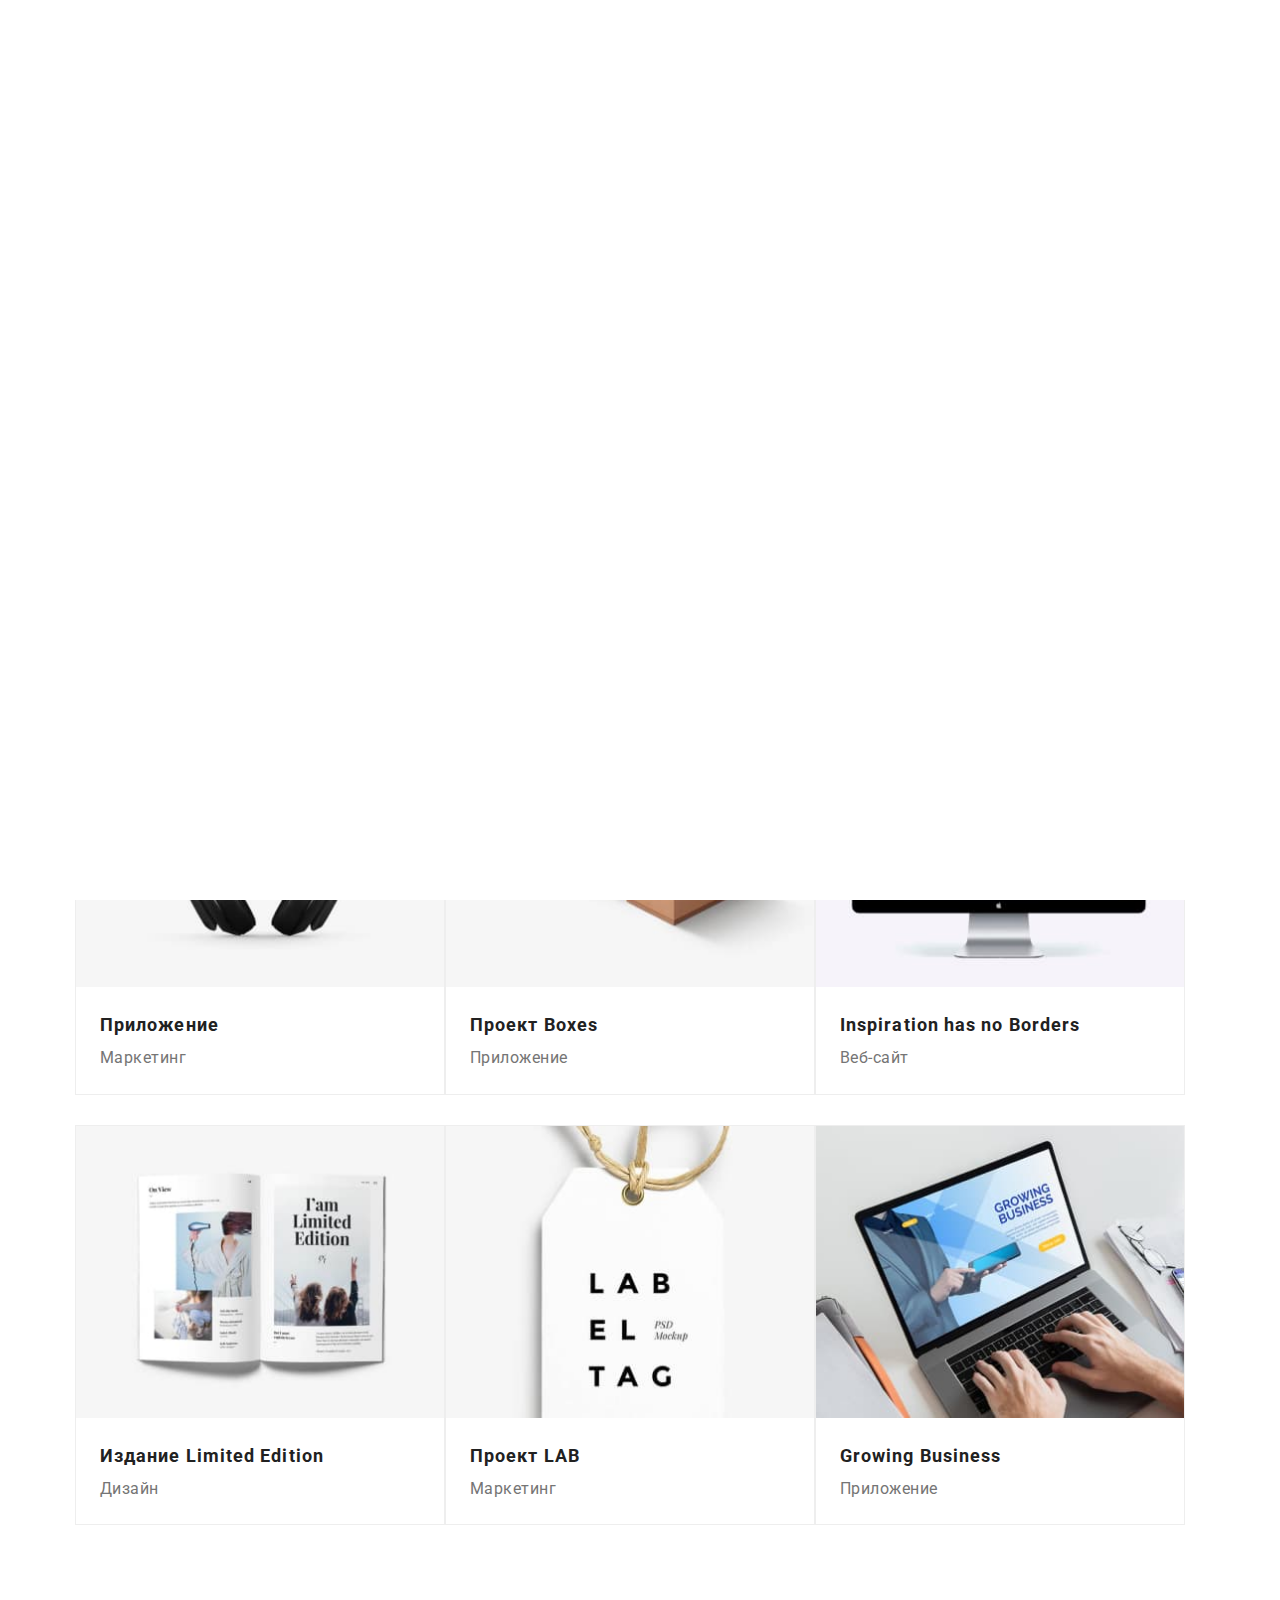
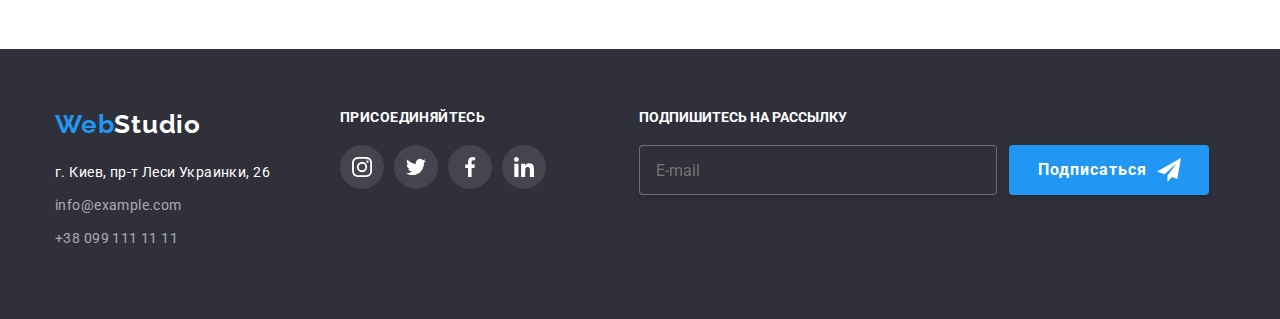
==== commit 7227878d: "N8" ====
--- a/portfolio.html
+++ b/portfolio.html
@@ -25,36 +25,33 @@
           </ul>
         </nav>
 
-<button
-            type="button"
-            class="menu-button"
-            aria-expanded="false"
-            aria-controls="menu-container"
-            data-menu-button
-          >
-            <svg
-              width="40"
-              height="40"
-              aria-label="Переключатель мобильного меню"
-            >
-              <use class="icon-cross" href="./image/icons.svg/symbol-menu.svg#icon-closepx"></use>
+      <!-- M O B I L E - M E N U -->
+<button type="button" class="menu-open" data-menu-open>
+            <svg width="40" height="40">
               <use class="icon-menu" href="./image/icons.svg/symbol-menu.svg#icon-menupx"></use>
             </svg>
           </button>
 
-          <div class="menu-container" id="menu-container" data-menu>
-            <div class="navigation">
+        
+           <div class="container-menu" data-menu>
+             <div class="container">
+               <button type="button" class="menu-close" data-menu-close>
+            <svg width="40" height="40">
+                   <use class="icon-menu" href="./image/icons.svg/symbol-menu.svg#icon-closepx"></use>
+            </svg>
+               </button>
           <ul class="menu-nav">
             <li class="menu-nav__cell"><a href="./index.html" class="menu-nav__link">Студия</a></li>
             <li class="menu-nav__cell"><a href="#" class="menu-nav__link">Портфолио</a></li>
             <li class="menu-nav__cell"><a href="#" class="menu-nav__link">Контакты</a></li>
           </ul>
 
-            <div class="contacts">
+          <div class="menu-bottom">
           <ul class="nav-menu">
-            <li class="nav-menu__call">+38 096 111 11 11</li>
-            <li class="nav-menu__info">info@devstudio.com</li>
+            <li class="nav-menu__call"><a href="#" class="nav-menu__number">096 111 11 11</a></li>
+            <li class="nav-menu__info"><a href="#" class="nav-menu__post">info@devstudio.com</a></li>
           </ul>
+
 
 
        <ul class="mesh-menu">
@@ -63,9 +60,10 @@
              <li class="mesh-menu__net"><a href="#" class="mesh-menu__toils">Facebook</a></li>
             <li class="mesh-menu__net"><a href="#" class="mesh-menu__toils">LinkedIn</a></li>
           </ul> 
-</div>
-</div>
-      <ul class="auth-nav">
+          </div>
+          </div>
+          </div>     
+           <ul class="auth-nav">
           <li class="auth-nav__cells">
             <a href="" class="auth-nav__icon-smartphone">
               <svg class="auth-nav__envelope" width="16" height="12">
@@ -87,7 +85,7 @@
     </header>
     <main>
         <!--B U T T O N-->
-      <section class="container button">
+      <section class="button container">
         <h1 is hidden>Портфолио</h1>
         <ul class="button__filter">
           <li class="button__item">
--- a/css/main.min.css
+++ b/css/main.min.css
@@ -1,3 +1,3 @@
 /*! modern-normalize v1.1.0 | MIT License | https://github.com/sindresorhus/modern-normalize */*,::before,::after{-webkit-box-sizing:border-box;box-sizing:border-box}html{line-height:1.15;-webkit-text-size-adjust:100%;-moz-tab-size:4;-o-tab-size:4;tab-size:4}body{margin:0;font-family:system-ui,-apple-system,"Segoe UI",Roboto,Helvetica,Arial,sans-serif,"Apple Color Emoji","Segoe UI Emoji"}hr{height:0;color:inherit}abbr[title]{-webkit-text-decoration:underline dotted;text-decoration:underline dotted}b,strong{font-weight:bolder}code,kbd,samp,pre{font-family:ui-monospace, SFMono-Regular, Consolas, "Liberation Mono", Menlo,- monospace;font-size:1em}small{font-size:80%}sub,sup{font-size:75%;line-height:0;position:relative;vertical-align:baseline}sub{bottom:-0.25em}sup{top:-0.5em}table{text-indent:0;border-color:inherit}button,input,optgroup,select,textarea{font-family:inherit;font-size:100%;line-height:1.15;margin:0}button,select{text-transform:none}button,[type="button"],[type="reset"],[type="submit"]{-webkit-appearance:button}::-moz-focus-inner{border-style:none;padding:0}:-moz-focusring{outline:1px dotted ButtonText}:-moz-ui-invalid{box-shadow:none}legend{padding:0}progress{vertical-align:baseline}::-webkit-inner-spin-button,::-webkit-outer-spin-button{height:auto}[type="search"]{-webkit-appearance:textfield;outline-offset:-2px}::-webkit-search-decoration{-webkit-appearance:none}::-webkit-file-upload-button{-webkit-appearance:button;font:inherit}summary{display:list-item}h1,h2,h3,h4,h5,h6,p,ul{margin:0;padding:0;list-style:none}img{display:block;max-width:100%;height:auto}body{margin:0;font-family:Roboto, sans-serif}.container{padding-left:15px;padding-right:15px;margin-left:auto;margin-right:auto}@media screen and (min-width: 1200px){.container{width:1200px}}.page-header{display:-webkit-box;display:-ms-flexbox;display:flex;-webkit-box-align:center;-ms-flex-align:center;align-items:center;-webkit-box-pack:justify;-ms-flex-pack:justify;justify-content:space-between;border-bottom:1px solid #ececec;z-index:1}.header__logo{font-family:Raleway, sans-serif;font-weight:700;font-size:24px;line-height:1.17;letter-spacing:0.03em;color:#000}.header__logo .header__accent{font-weight:700;font-size:24px;line-height:1.17;letter-spacing:0.03em;color:#2196f3}@media screen and (min-width: 480px) and (max-width: 767px){.header__logo{padding-top:16px;padding-bottom:16px}}@media screen and (min-width: 768px){.header__logo{padding-top:26px;padding-bottom:26px;font-size:26px;line-height:1.19}}.site-nav{display:-webkit-box;display:-ms-flexbox;display:flex;margin-left:88px}@media screen and (min-width: 1200px){.site-nav{margin-left:93px}}.site-nav__cell{margin-right:50px}.site-nav__link{display:block;padding-top:32px;padding-bottom:32px;color:#212121;font-family:Roboto;font-weight:500;font-size:14px;line-height:1.14;letter-spacing:0.02em;text-decoration:none;-webkit-transition:color 250ms cubic-bezier(0.4, 0, 0.2, 1);transition:color 250ms cubic-bezier(0.4, 0, 0.2, 1)}@media screen and (max-width: 767px){.site-nav{display:none}}.auth-nav{margin-left:auto}@media screen and (max-width: 767px){.auth-nav{display:none}}@media screen and (min-width: 1200px){.auth-nav{display:-webkit-box;display:-ms-flexbox;display:flex}}.auth-nav__cells{display:block;color:#757575;display:-webkit-box;display:-ms-flexbox;display:flex;-webkit-box-align:center;-ms-flex-align:center;align-items:center;font-weight:500;font-size:12px;line-height:14px;letter-spacing:0.02em;position:relative}@media screen and (min-width: 1200px){.auth-nav__cells{font-size:14px;line-height:16px}}.auth-nav .auth-nav__cells:not(:last-child){margin-right:50px}.auth-nav .auth-nav__cells:nth-last-child(4){margin-right:50}.site-nav__link{position:relative;-webkit-transition:color 250ms cubic-bezier(0.4, 0, 0.2, 1);transition:color 250ms cubic-bezier(0.4, 0, 0.2, 1)}.site-nav__link::after{content:"";position:absolute;left:0;bottom:0;display:block;bottom:-6px;width:100%;height:4px;background:#2196f3;border-radius:2px;opacity:0;-webkit-transform:scaleX(0);transform:scaleX(0)}.site-nav__link:hover::after,.site-nav__link:focus::after{-webkit-transform:scaleX(1);transform:scaleX(1);opacity:1}@media screen and (min-width: 768px) and (max-width: 1199px){.auth-nav__envelope,.auth-nav__smartphone{margin-right:8px}}@media screen and (min-width: 1200px){.auth-nav__envelope,.auth-nav__smartphone{margin-right:10px}}.auth-nav__icon-envelope{display:block;margin-bottom:10px;display:block;display:-webkit-box;display:-ms-flexbox;display:flex;margin-left:21px;fill:currentColor;color:#757575;text-decoration:none;-webkit-transition:color 250ms cubic-bezier(0.4, 0, 0.2, 1);transition:color 250ms cubic-bezier(0.4, 0, 0.2, 1)}@media screen and (max-width: 1199px){.auth-nav__icon-envelope{margin-left:21px}}@media screen and (min-width: 1200px){.auth-nav__icon-envelope{margin-bottom:0px;padding-top:32px;padding-bottom:32px}}.auth-nav__icon-smartphone{display:block;display:-webkit-box;display:-ms-flexbox;display:flex;margin-bottom:10px;margin-left:21px;fill:currentColor;color:#757575;text-decoration:none;-webkit-transition:color 250ms cubic-bezier(0.4, 0, 0.2, 1);transition:color 250ms cubic-bezier(0.4, 0, 0.2, 1)}@media screen and (max-width: 1199px){.auth-nav__icon-smartphone{margin-bottom:10px;margin-left:21px}}@media screen and (min-width: 1200px){.auth-nav__icon-smartphone{padding-top:32px;margin-right:0;padding-bottom:32px}}.auth-nav a:hover,.auth-nav a:focus{color:#2196f3}.site-nav :hover,.site-nav :focus{color:#2196f3}.auth-nav :hover,.auth-nav :focus{color:#2196f3}.menu-button{display:-webkit-inline-box;display:-ms-inline-flexbox;display:inline-flex;margin:0;padding:0;border:none;background-color:transparent}@media screen and (min-width: 768px){.menu-button{display:none}}.menu-button:hover,.menu-button:focus{fill:#2196f3}.menu-button .icon-cross{display:none}.menu-button.is-open .icon-cross{display:block}.menu-button.is-open .icon-menu{display:none}.icon-cross{position:absolute}.menu-button .page-header{position:fixed;top:0;left:0;width:100vw;height:100vh;z-index:999}.menu-container{position:fixed;background-color:#fff;text-align:center;font-size:20px;padding-left:15px;padding-right:15px}@media screen and (max-width: 767px){.menu-container{display:none;position:absolute;top:0;left:0;width:100%}.menu-container.is-open{display:block}}@media screen and (max-width: 767px) and (min-width: 768px){.menu-container{display:none}}@media screen and (min-width: 768px){.menu-container{display:-webkit-box;display:-ms-flexbox;display:flex;-webkit-box-pack:justify;-ms-flex-pack:justify;justify-content:space-between;-webkit-box-flex:1;-ms-flex-positive:1;flex-grow:1}}.menu-nav{padding-top:48px;text-align:left}@media screen and (min-width: 768px){.menu-nav{display:none}}.menu-nav__cell:not(:last-child){margin-bottom:32px}.menu-nav__link{font-family:Roboto;font-style:normal;font-weight:500;font-size:40px;line-height:47px;text-align:center;letter-spacing:0.02em;text-decoration:none;color:#212121}.menu-nav .menu-nav__link:hover,.menu-nav .menu-nav__link:focus{color:#2196f3}@media screen and (min-width: 768px){.menu-nav .menu-nav__link:hover,.menu-nav .menu-nav__link:focus{display:none}}.nav-menu{text-align:left;margin-bottom:64px}.nav-menu__call{margin-bottom:32px;font-family:Roboto;font-style:normal;font-weight:500;font-size:34px;line-height:40px;letter-spacing:0.02em;color:#2196f3}.nav-menu__info{font-family:Roboto;font-style:normal;font-weight:500;font-size:24px;line-height:28px;letter-spacing:0.02em;color:#757575}@media screen and (min-width: 768px){.nav-menu{display:none}}.mesh-menu{margin-top:auto;padding-bottom:48px;display:-webkit-box;display:-ms-flexbox;display:flex}.mesh-menu .mesh-menu__toils{margin-right:20px;font-family:Roboto;font-style:normal;font-weight:500;font-size:18px;line-height:22px;letter-spacing:0.02em;text-decoration:none;color:#2196f3;border-right:1px solid rgba(33,33,33,0.2);-webkit-transform:rotate(90deg);transform:rotate(90deg)}@media screen and (min-width: 768px){.mesh-menu{display:none}}.underarm{-webkit-box-pack:justify;-ms-flex-pack:justify;justify-content:space-between}.hero{max-width:480px;height:400px;padding:118px 0px 118px 0px;margin-left:auto;margin-right:auto;background-image:-webkit-gradient(linear, left top, left bottom, from(rgba(47,48,58,0.4)), to(rgba(47,48,58,0.4))),url(../image/mobila/header-img-x1.jpg);background-image:linear-gradient(rgba(47,48,58,0.4), rgba(47,48,58,0.4)),url(../image/mobila/header-img-x1.jpg);background-repeat:no-repeat;background-position:center;background-size:cover;-webkit-box-align:center;-ms-flex-align:center;align-items:center;text-align:center}@media (min-device-pixel-ratio: 2), (-webkit-min-device-pixel-ratio: 2), (min-resolution: 192dpi), (min-resolution: 2dppx){.hero{background-image:-webkit-gradient(linear, left top, left bottom, from(rgba(47,48,58,0.4)), to(rgba(47,48,58,0.4))),url(../image/mobila/header-img-x2.jpg);background-image:linear-gradient(rgba(47,48,58,0.4), rgba(47,48,58,0.4)),url(../image/mobila/header-img-x2.jpg)}}@media screen and (min-width: 768px){.hero{max-width:768px;height:400px;padding:118px 0px 118px 0px;background-image:-webkit-gradient(linear, left top, left bottom, from(rgba(47,48,58,0.4)), to(rgba(47,48,58,0.4))),url(../image/tablet/header-img-t1.jpg);background-image:linear-gradient(rgba(47,48,58,0.4), rgba(47,48,58,0.4)),url(../image/tablet/header-img-t1.jpg)}}@media screen and (min-width: 768px) and (min-device-pixel-ratio: 2), screen and (min-width: 768px) and (-webkit-min-device-pixel-ratio: 2), screen and (min-width: 768px) and (min-resolution: 192dpi), screen and (min-width: 768px) and (min-resolution: 2dppx){.hero{background-image:-webkit-gradient(linear, left top, left bottom, from(rgba(47,48,58,0.4)), to(rgba(47,48,58,0.4))),url(../image/tablet/header-img-t2.jpg);background-image:linear-gradient(rgba(47,48,58,0.4), rgba(47,48,58,0.4)),url(../image/tablet/header-img-t2.jpg)}}@media screen and (min-width: 1200px){.hero{max-width:1600px;height:600px;padding:200px 0px 200px 0px;background-image:-webkit-gradient(linear, left top, left bottom, from(rgba(47,48,58,0.4)), to(rgba(47,48,58,0.4))),url(../image/desctop/img-d7.jpg);background-image:linear-gradient(rgba(47,48,58,0.4), rgba(47,48,58,0.4)),url(../image/desctop/img-d7.jpg)}}@media screen and (min-width: 768px) and (min-device-pixel-ratio: 2), screen and (min-width: 768px) and (-webkit-min-device-pixel-ratio: 2), screen and (min-width: 768px) and (min-resolution: 192dpi), screen and (min-width: 768px) and (min-resolution: 2dppx){.hero{background-image:-webkit-gradient(linear, left top, left bottom, from(rgba(47,48,58,0.4)), to(rgba(47,48,58,0.4))),url(../image/desctop/img-d8.jpg);background-image:linear-gradient(rgba(47,48,58,0.4), rgba(47,48,58,0.4)),url(../image/desctop/img-d8.jpg)}}.hero__title{margin-bottom:30px;font-family:Roboto;font-style:normal;font-weight:900;font-size:26px;line-height:1.6;text-align:center;letter-spacing:0.06em;text-transform:uppercase;color:#fff;outline:none}@media screen and (min-width: 768px) and (max-width: 1199px){.hero__title{width:360px;margin-left:auto;margin-right:auto}}@media screen and (min-width: 1200px){.hero__title{width:696px;margin-left:auto;margin-right:auto;font-size:44px;line-height:1.4}}.hero__button{padding:10px 32px;background-color:#2196f3;font-family:Roboto;font-style:normal;font-weight:700;font-size:16px;line-height:30px;-webkit-box-align:center;-ms-flex-align:center;align-items:center;text-align:center;letter-spacing:0.06em;color:#fff;-webkit-box-shadow:0px 4px 4px rgba(0,0,0,0.15);box-shadow:0px 4px 4px rgba(0,0,0,0.15);border-radius:4px;-webkit-transition:background-color 250ms cubic-bezier(0.4, 0, 0.2, 1);transition:background-color 250ms cubic-bezier(0.4, 0, 0.2, 1);border:none}.backdrop{position:fixed;top:0;left:0;height:100%;width:100%;background-color:rgba(0,0,0,0.2);opacity:1;-webkit-transition:opacity 250ms;transition:opacity 250ms;z-index:1}.backdrop.is-hidden{opacity:0;pointer-events:none}.modal{position:absolute;top:50%;left:50%;height:581px;width:528px;-webkit-transform:translate(-50%, -50%);transform:translate(-50%, -50%);background:#fff;border-radius:4px}.modal__close{top:0;right:0;position:absolute;display:block;display:-webkit-box;display:-ms-flexbox;display:flex;height:30px;width:30px;border-radius:50%;-webkit-box-align:center;-ms-flex-align:center;align-items:center;-webkit-box-pack:center;-ms-flex-pack:center;justify-content:center;background:#fff;border:1px solid rgba(0,0,0,0.1);-webkit-box-sizing:border-box;box-sizing:border-box;margin-top:8px;margin-right:8px;-webkit-transition:color 250ms cubic-bezier(0.4, 0, 0.2, 1);transition:color 250ms cubic-bezier(0.4, 0, 0.2, 1)}.modal__icon-close:hover,.modal__icon-close:focus{fill:#2196f3;cursor:pointer}.questionary{width:448px;margin:40px 40px 12px 40px;-webkit-box-shadow:none;box-shadow:none}.questionary__topic{font-family:Roboto;font-weight:700;font-size:20px;line-height:23px;text-align:center;color:#212121}.form-field{position:relative;margin-bottom:10px;display:-webkit-box;display:-ms-flexbox;display:flex;-webkit-box-orient:vertical;-webkit-box-direction:normal;-ms-flex-direction:column;flex-direction:column}.form-field label{margin-bottom:4px;text-align:left;font-weight:400;font-size:12px;line-height:14px;color:#757575;cursor:pointer}.form-field input{margin:0;padding:0px 0px 0px 42px;height:40px;border:1px solid rgba(33,33,33,0.2);-webkit-box-sizing:border-box;box-sizing:border-box;border-radius:4px;cursor:pointer;-webkit-transition:color 250ms cubic-bezier(0.4, 0, 0.2, 1);transition:color 250ms cubic-bezier(0.4, 0, 0.2, 1)}.form-field input::-webkit-input-placeholder{color:#000}.form-field input:-ms-input-placeholder{color:#000}.form-field input::-ms-input-placeholder{color:#000}.form-field input::placeholder{color:#000}.form-field__input:hover,.form-field__input:focus{border:1px solid #2196f3;cursor:pointer}.form-field__input:focus+.form-field__icon,.form-field__input:hover+.form-field__icon{fill:#2196f3}.form-field__icon{position:absolute;top:50%;left:12px}textarea{padding:0;width:448px;height:120px;resize:none;border:1px solid rgba(33,33,33,0.2);-webkit-box-sizing:border-box;box-sizing:border-box;border-radius:4px;padding-top:12px;padding-left:16px;margin-bottom:10px;font-weight:400;font-size:12px;line-height:14px;letter-spacing:0.01em;color:rgba(117,117,117,0.5);color:#000;-webkit-transition:color 250ms cubic-bezier(0.4, 0, 0.2, 1);transition:color 250ms cubic-bezier(0.4, 0, 0.2, 1)}textarea:hover,textarea:focus{border:1px solid #2196f3;cursor:pointer}.checkbox{-webkit-appearance:none;-moz-appearance:none;appearance:none;position:absolute}.form-checkbox{display:-webkit-box;display:-ms-flexbox;display:flex;-webkit-box-align:center;-ms-flex-align:center;align-items:center;-webkit-box-pack:center;-ms-flex-pack:center;justify-content:center;margin-bottom:30px}.form-checkbox__policy{position:absolute;width:1px;height:1px;margin:-1px;border:0;padding:0;clip:rect(0 0 0 0);overflow:hidden}.form-checkbox__policy:checked+.form-checkbox__icon{border-color:transparent;border-color:#2196f3;background-color:#2196f3;background-image:url("../image/symboldefs.svg#icon-iconcheck");background-size:contain;background-origin:border-box;background-repeat:no-repeat}.form-checkbox__policy{font-weight:400;font-size:14px;line-height:24px;-webkit-text-decoration-line:underline;text-decoration-line:underline;color:#2196f3}.form-checkbox__icon{display:inline-block;margin:0;padding:0;width:12px;height:11px;border:2px solid #212121;border-radius:4px;cursor:pointer;-webkit-transition:-webkit-transform 200ms linear;transition:-webkit-transform 200ms linear;transition:transform 200ms linear;transition:transform 200ms linear, -webkit-transform 200ms linear}.form-checkbox__text{font-weight:400;font-size:14px;line-height:24px;margin-left:5px;color:#757575}.form-checkbox__agree{font-weight:400;font-size:14px;line-height:24px;margin-left:5px;letter-spacing:0.03em;-webkit-text-decoration-line:underline;text-decoration-line:underline;color:#2196f3}.form-checkbox__button{padding:10px 55px;margin:0px 124px 49px 124px;font-weight:bold;font-size:16px;line-height:30px;display:-webkit-box;display:-ms-flexbox;display:flex;-webkit-box-align:center;-ms-flex-align:center;align-items:center;text-align:center;letter-spacing:0.06em;color:#fff;background:#188ce8;-webkit-box-shadow:0px 4px 4px rgba(0,0,0,0.15);box-shadow:0px 4px 4px rgba(0,0,0,0.15);border-radius:4px;border:none;-webkit-transition:color 250ms cubic-bezier(0.4, 0, 0.2, 1);transition:color 250ms cubic-bezier(0.4, 0, 0.2, 1)}@media screen and (min-width: 480px) and (max-width: 1199px){.backdrop{position:fixed;top:0;left:0;height:100%;width:100%;background-color:rgba(0,0,0,0.2);opacity:1;-webkit-transition:opacity 250ms;transition:opacity 250ms;z-index:1;overflow-y:scroll}.backdrop.is-hidden{opacity:0;pointer-events:none}.modal{position:absolute;top:50%;left:50%;height:609px;width:450px;-webkit-transform:translate(-50%, -50%);transform:translate(-50%, -50%);background:#fff;-webkit-box-shadow:0px 1px 3px rgba(0,0,0,0.12),0px 1px 1px rgba(0,0,0,0.14),0px 2px 1px rgba(0,0,0,0.2);box-shadow:0px 1px 3px rgba(0,0,0,0.12),0px 1px 1px rgba(0,0,0,0.14),0px 2px 1px rgba(0,0,0,0.2);border-radius:4px}.modal__close{top:0;right:0;position:absolute;display:block;display:-webkit-box;display:-ms-flexbox;display:flex;height:30px;width:30px;border-radius:50%;-webkit-box-align:center;-ms-flex-align:center;align-items:center;-webkit-box-pack:center;-ms-flex-pack:center;justify-content:center;background:#fff;border:1px solid rgba(0,0,0,0.1);-webkit-box-sizing:border-box;box-sizing:border-box;margin-top:8px;margin-right:8px;-webkit-transition:color 250ms cubic-bezier(0.4, 0, 0.2, 1);transition:color 250ms cubic-bezier(0.4, 0, 0.2, 1)}.modal__icon-close:hover,.modal__icon-close:focus{fill:#2196f3;cursor:pointer}.questionary{width:370px;margin:40px 40px 12px 40px;-webkit-box-shadow:none;box-shadow:none}.questionary__topic{font-family:Roboto;font-weight:700;font-size:20px;line-height:30px;text-align:center;color:#212121}.form-field{position:relative;margin-bottom:10px;display:-webkit-box;display:-ms-flexbox;display:flex;-webkit-box-orient:vertical;-webkit-box-direction:normal;-ms-flex-direction:column;flex-direction:column}.form-field label{margin-bottom:4px;text-align:left;font-weight:400;font-size:12px;line-height:14px;color:#757575;cursor:pointer}.form-field input{margin:0;padding:0px 0px 0px 42px;height:40px;border:1px solid rgba(33,33,33,0.2);-webkit-box-sizing:border-box;box-sizing:border-box;border-radius:4px;cursor:pointer;-webkit-transition:color 250ms cubic-bezier(0.4, 0, 0.2, 1);transition:color 250ms cubic-bezier(0.4, 0, 0.2, 1)}.form-field input::-webkit-input-placeholder{color:#000}.form-field input:-ms-input-placeholder{color:#000}.form-field input::-ms-input-placeholder{color:#000}.form-field input::placeholder{color:#000}.form-field__input:hover,.form-field__input:focus{border:1px solid #2196f3;cursor:pointer}.form-field__input:focus+.form-field__icon,.form-field__input:hover+.form-field__icon{fill:#2196f3}.form-field__icon{position:absolute;top:50%;left:12px}textarea{padding:0;width:370px;height:120px;resize:none;border:1px solid rgba(33,33,33,0.2);-webkit-box-sizing:border-box;box-sizing:border-box;border-radius:4px;padding-top:12px;padding-left:16px;margin-bottom:10px;font-weight:400;font-size:12px;line-height:14px;letter-spacing:0.01em;color:rgba(117,117,117,0.5);color:#000;-webkit-transition:color 250ms cubic-bezier(0.4, 0, 0.2, 1);transition:color 250ms cubic-bezier(0.4, 0, 0.2, 1)}textarea:hover,textarea:focus{border:1px solid #2196f3;cursor:pointer}.checkbox{-webkit-appearance:none;-moz-appearance:none;appearance:none;position:absolute}.form-checkbox{display:-webkit-box;display:-ms-flexbox;display:flex;-webkit-box-align:center;-ms-flex-align:center;align-items:center;-webkit-box-pack:center;-ms-flex-pack:center;justify-content:center;margin-bottom:30px}.form-checkbox__policy{position:absolute;width:1px;height:1px;margin:-1px;border:0;padding:0;clip:rect(0 0 0 0);overflow:hidden}.form-checkbox__policy:checked+.form-checkbox__icon{border-color:transparent;border-color:#2196f3;background-color:#2196f3;background-image:url("../image/symboldefs.svg#icon-iconcheck");background-size:contain;background-origin:border-box;background-repeat:no-repeat}.form-checkbox__policy{font-weight:400;font-size:14px;line-height:24px;-webkit-text-decoration-line:underline;text-decoration-line:underline;color:#2196f3}.form-checkbox__icon{display:inline-block;margin:0;padding:0;width:12px;height:11px;border:2px solid #212121;border-radius:4px;cursor:pointer;-webkit-transition:-webkit-transform 200ms linear;transition:-webkit-transform 200ms linear;transition:transform 200ms linear;transition:transform 200ms linear, -webkit-transform 200ms linear}.form-checkbox__text{font-weight:346px;font-size:12px;line-height:14px;margin-left:5px;color:#757575}.form-checkbox__agree{font-weight:346px;font-size:12px;line-height:14px;margin-left:5px;letter-spacing:0.03em;-webkit-text-decoration-line:underline;text-decoration-line:underline;color:#2196f3}.form-checkbox__button{padding:10px 55px;margin:0px 85px 40px 85px;font-weight:bold;font-size:16px;line-height:30px;display:-webkit-box;display:-ms-flexbox;display:flex;text-align:center;-webkit-box-pack:center;-ms-flex-pack:center;justify-content:center;letter-spacing:0.06em;color:#fff;background:#188ce8;-webkit-box-shadow:0px 4px 4px rgba(0,0,0,0.15);box-shadow:0px 4px 4px rgba(0,0,0,0.15);border-radius:4px;border:none;-webkit-transition:color 250ms cubic-bezier(0.4, 0, 0.2, 1);transition:color 250ms cubic-bezier(0.4, 0, 0.2, 1)}}.section{padding-top:60px;padding-bottom:60px;color:#e5e5e5}@media screen and (min-width: 1200px){.section{padding-top:94px;padding-bottom:94px}}.section__advantage{margin-bottom:-30px}@media screen and (min-width: 768px){.section__advantage{display:-webkit-box;display:-ms-flexbox;display:flex;-ms-flex-wrap:wrap;flex-wrap:wrap;margin-right:-30px}}.section__item{-ms-flex-preferred-size:calc((100% - 60px) / 4);flex-basis:calc((100% - 60px) / 4);margin-bottom:30px}@media screen and (min-width: 768px){.section__item{-ms-flex-preferred-size:calc((100% - 60px) / 4);flex-basis:calc((100% - 60px) / 4);margin-right:30px}}@media screen and (min-width: 1200px){.section__item .section__advantage>.section__item{-ms-flex-preferred-size:calc(100% / 4 - 30px);flex-basis:calc(100% / 4 - 30px);margin-right:30px}.section__item .section__item:nth-child(4n){margin-right:0}}.section__heading{margin-bottom:10px;font-weight:700;font-size:14px;line-height:16px;letter-spacing:0.03em;text-align:center;text-transform:uppercase;text-decoration:none;color:#212121}@media screen and (min-width: 768px){.section__heading{text-align:left}}.section__text{font-weight:400;font-size:14px;line-height:24px;letter-spacing:0.03em;text-decoration:none;color:#757575}@media screen and (min-width: 768px) and (max-width: 1199px){.section__text{width:354px}}@media screen and (min-width: 1200px){.section__text{width:270px;margin-bottom:0}}.details{width:100%;height:120px;margin-bottom:30px;background:#e9e9e9;border-radius:4px;display:block;display:-webkit-box;display:-ms-flexbox;display:flex;-webkit-box-align:center;-ms-flex-align:center;align-items:center;-webkit-box-pack:center;-ms-flex-pack:center;justify-content:center}@media screen and (min-width: 768px) and (max-width: 1199px){.details{width:354px}}@media screen and (min-width: 1200px){.details{width:270px}}.details__icon{border:none}@media screen and (max-width: 1199px){.practice{display:none}}.practice{padding-bottom:94px}.practice__subject{margin-bottom:50px;font-family:Roboto;font-style:normal;font-weight:700;font-size:36px;line-height:42px;text-align:center;letter-spacing:0.03em;color:#212121}.practice__picture{display:-webkit-box;display:-ms-flexbox;display:flex;-webkit-box-pack:center;-ms-flex-pack:center;justify-content:center}.practice__picture:nth-child(3n){margin-right:0}.practice__effigy{width:calc(100% / 3 - 30px);margin-right:30px}.practice__effigy:nth-child(3n){margin-right:0}.figure{width:370px}.figure{position:relative;-webkit-box-pack:center;-ms-flex-pack:center;justify-content:center}.figure__signature{position:absolute;bottom:0;margin-bottom:0;font-family:Roboto;font-style:normal;font-weight:700;font-size:14px;line-height:16px;text-align:center;letter-spacing:0.03em;text-transform:uppercase;width:370px;color:#fff;background-color:rgba(47,48,58,0.8);padding-top:27px;padding-bottom:27px}.features{padding-top:60px;padding-bottom:60px;background-color:#f5f4fa}@media screen and (min-width: 1200px){.features{padding-top:94px;padding-bottom:94px}}.features__subject{margin-bottom:30px;color:#212121;font-weight:700;font-size:28px;line-height:33px;text-align:center;letter-spacing:0.03em}@media screen and (min-width: 1200px){.features__subject{margin-bottom:50px;font-size:36px;line-height:42px}}.features__foto{-webkit-box-pack:center;-ms-flex-pack:center;justify-content:center}@media screen and (min-width: 768px){.features__foto{display:block;display:-webkit-box;display:-ms-flexbox;display:flex;-ms-flex-wrap:wrap;flex-wrap:wrap;margin-right:-30px;margin-bottom:-30px}}.features__face{width:100%;margin-bottom:30px;-webkit-box-shadow:0px 1px 3px rgba(0,0,0,0.12),0px 1px 1px rgba(0,0,0,0.14),0px 2px 1px rgba(0,0,0,0.2);box-shadow:0px 1px 3px rgba(0,0,0,0.12),0px 1px 1px rgba(0,0,0,0.14),0px 2px 1px rgba(0,0,0,0.2);border-radius:4px}@media screen and (min-width: 768px){.features__face{-ms-flex-preferred-size:calc((100% - 60px) / 2);flex-basis:calc((100% - 60px) / 2);margin-right:30px;margin-bottom:30px;width:354px}}@media screen and (min-width: 1200px){.features__face{width:270px}}@media screen and (min-width: 1200px){.features__face:nth-child(4n){margin-right:0}}.position{text-align:center;padding-top:30px;padding-bottom:24px;background-color:#fff}@media screen and (min-width: 1200px){.position{padding-bottom:30px}}.position__team{text-align:center;margin-bottom:10px;color:#212121;font-weight:500;font-size:16px;line-height:19px;letter-spacing:0.03em}.position__desc{margin-bottom:16px;text-align:center;color:#757575;font-weight:400;font-size:16px;line-height:19px;letter-spacing:0.03em}.icon{display:-webkit-box;display:-ms-flexbox;display:flex;padding:0;list-style:none;-webkit-box-pack:center;-ms-flex-pack:center;justify-content:center}.icon__plate:not(:last-child){margin-right:10px}.icon__web{display:-webkit-box;display:-ms-flexbox;display:flex;height:44px;width:44px;border-radius:50%;-webkit-box-align:center;-ms-flex-align:center;align-items:center;-webkit-box-pack:center;-ms-flex-pack:center;justify-content:center;fill:currentColor;color:#afb1b8;background-color:#fff;-webkit-transition:fill 250ms cubic-bezier(0.4, 0, 0.2, 1),background-color 250ms cubic-bezier(0.4, 0, 0.2, 1);transition:fill 250ms cubic-bezier(0.4, 0, 0.2, 1),background-color 250ms cubic-bezier(0.4, 0, 0.2, 1)}.icon__plate :hover,.icon__plate :focus{background-color:#2196f3;fill:#fff}.customer{padding-top:60px;padding-bottom:60px}@media screen and (min-width: 1200px){.customer{padding-top:94px;padding-bottom:94px}}.customer__topic{margin-bottom:30px;margin-left:auto;margin-right:auto;font-weight:700;font-size:28px;line-height:33px;text-align:center;letter-spacing:0.03em;list-style:none;color:#212121}@media screen and (min-width: 1200px){.customer__topic{margin-bottom:50px;font-size:36px;line-height:42px}}.customer__client{margin-right:-30px;margin-bottom:-30px;display:block;text-align:center;display:-webkit-box;display:-ms-flexbox;display:flex;-ms-flex-wrap:wrap;flex-wrap:wrap;list-style:none}@media screen and (min-width: 1200px){.customer__client{-webkit-box-pack:justify;-ms-flex-pack:justify;justify-content:space-between}}.customer__group{-ms-flex-preferred-size:calc((100% - 60px) / 4);flex-basis:calc((100% - 60px) / 4);margin-right:30px;margin-bottom:30px}.customer__icon{display:block;display:-webkit-box;display:-ms-flexbox;display:flex;width:210px;height:92px;border:1px solid #afb1b8;-webkit-box-sizing:border-box;box-sizing:border-box;border-radius:4px;-webkit-box-align:center;-ms-flex-align:center;align-items:center;-webkit-box-pack:center;-ms-flex-pack:center;justify-content:center;-webkit-transition:border-color 250ms cubic-bezier(0.4, 0, 0.2, 1),fill 250ms cubic-bezier(0.4, 0, 0.2, 1);transition:border-color 250ms cubic-bezier(0.4, 0, 0.2, 1),fill 250ms cubic-bezier(0.4, 0, 0.2, 1)}@media screen and (min-width: 768px) and (max-width: 1199px){.customer__icon{width:226px}}@media screen and (min-width: 1200px){.customer__icon{width:170px;margin-bottom:0}}.customer__icon:hover,.customer__icon:focus svg{border:1px solid #2196f3;fill:#2196f3}.customer__icon:hover svg{fill:#2196f3}.customer__id{fill:currentColor;color:#afb1b8}.footer{padding-top:60px;padding-bottom:60px;text-align:center;-webkit-box-pack:center;-ms-flex-pack:center;justify-content:center;background:#2f303a}@media screen and (min-width: 1200px){.footer{text-align:left}}@media screen and (min-width: 768px) and (max-width: 1199px){.adress-footer{display:-webkit-box;display:-ms-flexbox;display:flex;-ms-flex-wrap:wrap;flex-wrap:wrap}}@media screen and (min-width: 1200px){.adress-footer{display:-webkit-box;display:-ms-flexbox;display:flex}}.badge{margin-bottom:60px}@media screen and (min-width: 768px) and (max-width: 1199px){.badge{margin-left:76px}}@media screen and (min-width: 1200px){.badge{margin-bottom:0}}.badge__symbol{color:#fff;font-family:Raleway;font-weight:700;font-size:24px;line-height:28px;letter-spacing:0.03em}@media screen and (min-width: 1200px){.badge__symbol{font-size:26px;line-height:31px}}.badge__style{color:#2196f3;font-family:Raleway;font-weight:700;font-size:24px;line-height:28px;letter-spacing:0.03em}@media screen and (min-width: 1200px){.badge__style{font-size:26px;line-height:31px}}.address{padding-top:20px}.adress-gps{margin-top:20px;margin-bottom:8px;color:#fff;font-weight:400;font-size:14px;line-height:24px;letter-spacing:0.03em;font-style:normal}@media screen and (min-width: 1200px){.adress-gps{margin-bottom:9px}}.adress a{margin-bottom:8px;display:-webkit-box;display:-ms-flexbox;display:flex;text-align:center;-webkit-box-pack:center;-ms-flex-pack:center;justify-content:center;font-family:Roboto;font-style:normal;font-weight:normal;font-size:14px;line-height:24px;letter-spacing:0.03em;color:rgba(255,255,255,0.6);text-decoration:none}@media screen and (min-width: 1200px){.adress a{margin-bottom:9px;-webkit-box-pack:left;-ms-flex-pack:left;justify-content:left}}.network{margin-bottom:60px}@media screen and (min-width: 768px) and (max-width: 1199px){.network{margin-left:165px;padding-top:5px}}@media screen and (min-width: 1200px){.network{margin-left:70px}}.network-heading{margin-bottom:20px;text-align:center}@media screen and (min-width: 1200px){.network-heading{text-align:left}}h3{font-weight:700;font-size:14px;line-height:16px;letter-spacing:0.03em;text-transform:uppercase;color:#fff}.network__chain{display:-webkit-box;display:-ms-flexbox;display:flex;list-style:none;-webkit-box-pack:center;-ms-flex-pack:center;justify-content:center}.network__icon:not(:last-child){margin-right:10px}.network__system{display:block;display:-webkit-box;display:-ms-flexbox;display:flex;height:44px;width:44px;border-radius:50%;-webkit-box-align:center;-ms-flex-align:center;align-items:center;-webkit-box-pack:center;-ms-flex-pack:center;justify-content:center;background:rgba(255,255,255,0.1);-webkit-transition:background-color 250ms cubic-bezier(0.4, 0, 0.2, 1);transition:background-color 250ms cubic-bezier(0.4, 0, 0.2, 1)}.network__system:hover,.network__system:focus{background-color:#2196f3}.network__system:hover{fill:#2196f3}.network__icon-button{display:block;fill:currentColor;color:#fff}.email{margin-left:auto;margin-right:auto}@media screen and (min-width: 1200px){.email{margin-left:93px;margin-right:0}}.email__heading{margin-bottom:20px;font-weight:700;font-size:14px;line-height:16px;text-transform:uppercase;color:#fff}@media screen and (min-width: 1200px){.field-form{position:relative;display:-webkit-box;display:-ms-flexbox;display:flex}}.field-form__input-form{width:100%;height:50px;padding:16px;margin-bottom:20px;font:inherit;border:1px solid rgba(255,255,255,0.3);-webkit-filter:drop-shadow(0px 4px 4px rgba(0,0,0,0.15));filter:drop-shadow(0px 4px 4px rgba(0,0,0,0.15));border-radius:4px;background-color:#2f303a;font-weight:400;font-size:16px;line-height:20px;color:rgba(255,255,255,0.6);color:#fff;outline:none}@media screen and (min-width: 768px) and (max-width: 1199px){.field-form__input-form{width:450px;display:-webkit-box;display:-ms-flexbox;display:flex;-ms-flex-wrap:wrap;flex-wrap:wrap}}@media screen and (min-width: 1200px){.field-form__input-form{width:358px;margin-bottom:0}}.button-form{position:relative;border:none;padding:10px 62px 10px 29px;font-weight:700;font-size:16px;line-height:30px;letter-spacing:0.06em;color:#fff;background:#2196f3;-webkit-box-shadow:0px 4px 4px rgba(0,0,0,0.15);box-shadow:0px 4px 4px rgba(0,0,0,0.15);border-radius:4px;-webkit-transition:color 250ms cubic-bezier(0.4, 0, 0.2, 1);transition:color 250ms cubic-bezier(0.4, 0, 0.2, 1)}@media screen and (min-width: 1200px){.button-form{margin-left:12px}}.button-form__icon{position:absolute;top:13px;left:518px}.button{padding-top:60px;padding-bottom:60px}@media screen and (min-width: 1200px){.button{padding-top:94px;padding-bottom:94px}}.button__filter{display:-webkit-box;display:-ms-flexbox;display:flex;-ms-flex-wrap:wrap;flex-wrap:wrap;margin-bottom:40px}@media screen and (min-width: 768px) and (max-width: 1199px){.button__filter{margin-bottom:30px;text-align:center;-webkit-box-pack:center;-ms-flex-pack:center;justify-content:center}}@media screen and (min-width: 1200px){.button__filter{margin-bottom:50px;-webkit-box-pack:center;-ms-flex-pack:center;justify-content:center}}.button__item{margin-bottom:15px}@media screen and (min-width: 768px){.button__item{margin-bottom:0px}}.button__text{padding:6px 22px;margin-right:8px;color:#212121;background-color:#f5f4fa;-webkit-box-align:center;-ms-flex-align:center;align-items:center;font-family:Roboto;font-style:normal;font-weight:500;font-size:16px;line-height:1.62;text-align:center;letter-spacing:0.03em;cursor:pointer;border-radius:4px;border:none;-webkit-transition:color 250ms cubic-bezier(0.4, 0, 0.2, 1),background-color 250ms cubic-bezier(0.4, 0, 0.2, 1),-webkit-box-shadow 250ms cubic-bezier(0.4, 0, 0.2, 1);transition:color 250ms cubic-bezier(0.4, 0, 0.2, 1),background-color 250ms cubic-bezier(0.4, 0, 0.2, 1),-webkit-box-shadow 250ms cubic-bezier(0.4, 0, 0.2, 1);transition:color 250ms cubic-bezier(0.4, 0, 0.2, 1),background-color 250ms cubic-bezier(0.4, 0, 0.2, 1),box-shadow 250ms cubic-bezier(0.4, 0, 0.2, 1);transition:color 250ms cubic-bezier(0.4, 0, 0.2, 1),background-color 250ms cubic-bezier(0.4, 0, 0.2, 1),box-shadow 250ms cubic-bezier(0.4, 0, 0.2, 1),-webkit-box-shadow 250ms cubic-bezier(0.4, 0, 0.2, 1)}.button__text:hover,.button__text:focus{color:#fff;background:#2196f3;-webkit-box-shadow:0px 3px 1px rgba(0,0,0,0.1),0px 1px 2px rgba(0,0,0,0.08),0px 2px 2px rgba(0,0,0,0.12);box-shadow:0px 3px 1px rgba(0,0,0,0.1),0px 1px 2px rgba(0,0,0,0.08),0px 2px 2px rgba(0,0,0,0.12)}.portfolio-picture{margin-right:-30px}.picture{z-index:100;width:100%;margin-bottom:-30px}@media screen and (min-width: 768px){.picture{display:-webkit-box;display:-ms-flexbox;display:flex;-ms-flex-wrap:wrap;flex-wrap:wrap}}.sticker{z-index:5}.picture__item{width:450px;margin-bottom:30px;border:1px solid #eeeeee}@media screen and (min-width: 768px) and (max-width: 1199px){.picture__item{width:354px;margin-right:30px}}@media screen and (min-width: 1200px){.picture__item{width:370px;margin-right:0;margin-right:30px;margin-bottom:30px}}@media screen and (min-width: 1200px){.picture__item:nth-last-child(-n+3){margin:0;margin-right:30px}}.picture__item:hover,.picture__item:focus{-webkit-box-shadow:0px 1px 1px rgba(0,0,0,0.12),0px 4px 4px rgba(0,0,0,0.06),1px 4px 6px rgba(0,0,0,0.16);box-shadow:0px 1px 1px rgba(0,0,0,0.12),0px 4px 4px rgba(0,0,0,0.06),1px 4px 6px rgba(0,0,0,0.16)}.picture__card{display:block;text-decoration:none;-webkit-transition:-webkit-box-shadow 250ms cubic-bezier(0.4, 0, 0.2, 1);transition:-webkit-box-shadow 250ms cubic-bezier(0.4, 0, 0.2, 1);transition:box-shadow 250ms cubic-bezier(0.4, 0, 0.2, 1);transition:box-shadow 250ms cubic-bezier(0.4, 0, 0.2, 1), -webkit-box-shadow 250ms cubic-bezier(0.4, 0, 0.2, 1)}.card-text{overflow:hidden;position:relative}@media screen and (min-width: 1200px){.card-text{min-width:322px}}.card-overlay{top:0;left:0;position:absolute;width:101%;height:101%;-webkit-transform:translateY(101%);transform:translateY(101%);background-color:rgba(33,150,243,0.9);-webkit-transition:-webkit-transform 250ms cubic-bezier(0.4, 0, 0.2, 1);transition:-webkit-transform 250ms cubic-bezier(0.4, 0, 0.2, 1);transition:transform 250ms cubic-bezier(0.4, 0, 0.2, 1);transition:transform 250ms cubic-bezier(0.4, 0, 0.2, 1), -webkit-transform 250ms cubic-bezier(0.4, 0, 0.2, 1);text-decoration:none}.picture__item .picture__card:hover .card-overlay,.picture__item .picture__card:focus .card-overlay{-webkit-transform:translateY(0);transform:translateY(0)}.card-overlay__inscription{position:absolute;padding:63px 24px;font-family:Roboto;font-weight:400;font-size:18px;line-height:1.56;text-decoration:none;letter-spacing:0.03em;color:#fff;text-decoration:none;-webkit-transition:-webkit-transform 250ms cubic-bezier(0.4, 0, 0.2, 1);transition:-webkit-transform 250ms cubic-bezier(0.4, 0, 0.2, 1);transition:transform 250ms cubic-bezier(0.4, 0, 0.2, 1);transition:transform 250ms cubic-bezier(0.4, 0, 0.2, 1), -webkit-transform 250ms cubic-bezier(0.4, 0, 0.2, 1)}.card-content{width:450px;padding:20px 24px 20px 24px;text-decoration:none}@media screen and (min-width: 768px) and (max-width: 1199px){.card-content{width:354px}}@media screen and (min-width: 1200px){.card-content{width:370px}}@media screen and (min-width: 1200px){.picture__item:nth-child(3n){margin-right:0}}.card-content__text{font-family:Roboto;font-weight:700;font-weight:bold;font-size:18px;line-height:2;letter-spacing:0.06em;text-decoration:none;color:#212121}@media screen and (min-width: 1200px){.card-content__text{width:322px}}.card-content__title{margin-top:0;color:#757575;font-family:Roboto;font-weight:400;font-size:16px;line-height:1.9;letter-spacing:0.03em;text-decoration:none}@media screen and (min-width: 1200px){.card-content__title{width:322px}}
+ monospace;font-size:1em}small{font-size:80%}sub,sup{font-size:75%;line-height:0;position:relative;vertical-align:baseline}sub{bottom:-0.25em}sup{top:-0.5em}table{text-indent:0;border-color:inherit}button,input,optgroup,select,textarea{font-family:inherit;font-size:100%;line-height:1.15;margin:0}button,select{text-transform:none}button,[type="button"],[type="reset"],[type="submit"]{-webkit-appearance:button}::-moz-focus-inner{border-style:none;padding:0}:-moz-focusring{outline:1px dotted ButtonText}:-moz-ui-invalid{box-shadow:none}legend{padding:0}progress{vertical-align:baseline}::-webkit-inner-spin-button,::-webkit-outer-spin-button{height:auto}[type="search"]{-webkit-appearance:textfield;outline-offset:-2px}::-webkit-search-decoration{-webkit-appearance:none}::-webkit-file-upload-button{-webkit-appearance:button;font:inherit}summary{display:list-item}h1,h2,h3,h4,h5,h6,p,ul{margin:0;padding:0;list-style:none}img{display:block;max-width:100%;height:auto}body{margin:0;font-family:Roboto, sans-serif}@media screen and (min-width: 480px){.container{width:100%;max-width:480px;padding-left:15px;padding-right:15px;margin-left:auto;margin-right:auto}}@media screen and (min-width: 480px) and (min-width: 768px){.container{max-width:768px;width:100%}}@media screen and (min-width: 480px) and (min-width: 1200px){.container{max-width:1200px}}.page-header{display:-webkit-box;display:-ms-flexbox;display:flex;-webkit-box-align:center;-ms-flex-align:center;align-items:center;-webkit-box-pack:justify;-ms-flex-pack:justify;justify-content:space-between;z-index:6}.header__logo{font-family:Raleway, sans-serif;font-weight:700;font-size:24px;line-height:1.17;letter-spacing:0.03em;color:#000}.header__logo .header__accent{font-weight:700;font-size:24px;line-height:1.17;letter-spacing:0.03em;color:#2196f3}@media screen and (min-width: 480px) and (max-width: 767px){.header__logo{padding-top:16px;padding-bottom:16px}}@media screen and (min-width: 768px){.header__logo{padding-top:25px;padding-bottom:24px;font-size:26px;line-height:1.19}}.site-nav{display:-webkit-box;display:-ms-flexbox;display:flex;margin-left:88px}@media screen and (min-width: 1200px){.site-nav{margin-left:93px}}.site-nav__cell{margin-right:50px}.site-nav__link{display:block;padding-top:32px;padding-bottom:32px;color:#212121;font-family:Roboto;font-weight:500;font-size:14px;line-height:1.14;letter-spacing:0.02em;text-decoration:none;-webkit-transition:color 250ms cubic-bezier(0.4, 0, 0.2, 1);transition:color 250ms cubic-bezier(0.4, 0, 0.2, 1)}@media screen and (max-width: 767px){.site-nav{display:none}}.auth-nav{margin-left:auto}@media screen and (max-width: 767px){.auth-nav{display:none}}@media screen and (min-width: 1200px){.auth-nav{display:-webkit-box;display:-ms-flexbox;display:flex}}.auth-nav__cells{display:block;color:#757575;display:-webkit-box;display:-ms-flexbox;display:flex;-webkit-box-align:center;-ms-flex-align:center;align-items:center;font-weight:500;font-size:12px;line-height:14px;letter-spacing:0.02em;position:relative}@media screen and (min-width: 1200px){.auth-nav__cells{font-size:14px;line-height:16px}}@media screen and (min-width: 1200px){.auth-nav .auth-nav__cells:not(:last-child){margin-right:50px}}.auth-nav .auth-nav__cells:nth-last-child(4){margin-right:50}.site-nav__link{position:relative;-webkit-transition:color 250ms cubic-bezier(0.4, 0, 0.2, 1);transition:color 250ms cubic-bezier(0.4, 0, 0.2, 1)}.site-nav__link::after{content:"";position:absolute;left:0;bottom:0;display:block;bottom:0;width:100%;height:4px;background:#2196f3;border-radius:2px;opacity:0;-webkit-transform:scaleX(0);transform:scaleX(0)}.site-nav__link:focus::after{-webkit-transform:scaleX(1);transform:scaleX(1);opacity:1}@media screen and (min-width: 768px) and (max-width: 1199px){.auth-nav__envelope,.auth-nav__smartphone{margin-right:8px}}@media screen and (min-width: 1200px){.auth-nav__envelope,.auth-nav__smartphone{margin-right:10px}}.auth-nav__icon-envelope{display:block;margin-bottom:10px;display:block;display:-webkit-box;display:-ms-flexbox;display:flex;margin-left:21px;fill:currentColor;color:#757575;text-decoration:none;-webkit-transition:color 250ms cubic-bezier(0.4, 0, 0.2, 1);transition:color 250ms cubic-bezier(0.4, 0, 0.2, 1)}@media screen and (max-width: 1199px){.auth-nav__icon-envelope{margin-left:21px}}@media screen and (min-width: 1200px){.auth-nav__icon-envelope{margin:0px;padding-top:32px;padding-bottom:32px}}.auth-nav__icon-smartphone{display:block;display:-webkit-box;display:-ms-flexbox;display:flex;margin-bottom:10px;margin-left:21px;fill:currentColor;color:#757575;text-decoration:none;-webkit-transition:color 250ms cubic-bezier(0.4, 0, 0.2, 1);transition:color 250ms cubic-bezier(0.4, 0, 0.2, 1)}@media screen and (max-width: 1199px){.auth-nav__icon-smartphone{margin-bottom:10px;margin-left:21px}}@media screen and (min-width: 1200px){.auth-nav__icon-smartphone{padding-top:32px;margin:0;padding-bottom:32px}}.auth-nav a:hover,.auth-nav a:focus{color:#2196f3}.site-nav :hover,.site-nav :focus{color:#2196f3}.auth-nav :hover,.auth-nav :focus{color:#2196f3}.menu-open{border:unset;background-color:unset;font-size:20px}@media screen and (min-width: 768px){.menu-open{display:none}}.container-menu{position:fixed;background-color:#fff;width:100vw;height:100vh;top:0;left:0;padding-top:48px;padding-bottom:48px;z-index:800}.container-menu .container{position:relative;height:100%;display:-webkit-box;display:-ms-flexbox;display:flex;-webkit-box-orient:vertical;-webkit-box-direction:normal;-ms-flex-direction:column;flex-direction:column;-webkit-box-pack:justify;-ms-flex-pack:justify;justify-content:space-between}.container-menu.is-hidden{opacity:0;pointer-events:none}@media screen and (min-width: 768px){.container-menu.is-hidden{display:none}}.container-menu.is-hidden{opacity:0;pointer-events:none}@media screen and (min-width: 768px){.container-menu.is-hidden{display:none}}.menu-close{position:absolute;right:15px;top:-40px;border:none;background-color:unset;font-size:20px}@media screen and (min-width: 768px){.menu-close{display:none}}.menu-nav__cell:not(:last-child){margin-bottom:32px}.menu-nav__cell .menu-nav__link{font-family:Roboto;font-style:normal;font-weight:500;font-size:40px;line-height:1.17;text-align:center;letter-spacing:0.02em;text-decoration:none;color:#212121}@media screen and (min-width: 768px){.menu-nav__cell{display:none}}.menu-nav__link:hover,.menu-nav__link:focus{color:#2196f3}@media screen and (min-width: 768px){.menu-nav__link:hover,.menu-nav__link:focus{display:none}}.nav-menu{margin-bottom:64px}.nav-menu .nav-menu__call:not(:last-child){margin-bottom:32px}@media screen and (min-width: 768px){.nav-menu .nav-menu__call{display:none}}.nav-menu__number{font-family:Roboto;font-style:normal;font-weight:500;font-size:34px;line-height:1.18;letter-spacing:0.02em;text-decoration:none;color:#2196f3}@media screen and (min-width: 768px){.nav-menu__number{display:none}}.nav-menu__post{font-family:Roboto;font-style:normal;font-weight:500;font-size:24px;line-height:1.17;letter-spacing:0.02em;text-decoration:none;color:#757575}@media screen and (min-width: 768px){.nav-menu__post{display:none}}.mesh-menu{display:-webkit-box;display:-ms-flexbox;display:flex}.mesh-menu .mesh-menu__toils{font-family:Roboto;font-style:normal;font-weight:500;font-size:18px;line-height:22px;letter-spacing:0.02em;text-decoration:none;color:#2196f3}@media screen and (min-width: 768px){.mesh-menu{display:none}}.mesh-menu__net:not(:first-child){margin-left:10px}.mesh-menu__toils{padding-right:10px;border-right:1px solid rgba(33,33,33,0.2);-webkit-transform:rotate(90deg);transform:rotate(90deg)}@media screen and (min-width: 768px){.mesh-menu__toils{display:none}}.hero{max-width:480px;height:400px;padding:118px 0px 118px 0px;margin-left:auto;margin-right:auto;background-image:-webkit-gradient(linear, left top, left bottom, from(rgba(47,48,58,0.4)), to(rgba(47,48,58,0.4))),url(../image/mobila/header-img-x1.jpg);background-image:linear-gradient(rgba(47,48,58,0.4), rgba(47,48,58,0.4)),url(../image/mobila/header-img-x1.jpg);background-repeat:no-repeat;background-position:center;background-size:cover;-webkit-box-align:center;-ms-flex-align:center;align-items:center;text-align:center}@media (min-device-pixel-ratio: 2), (-webkit-min-device-pixel-ratio: 2), (min-resolution: 192dpi), (min-resolution: 2dppx){.hero{background-image:-webkit-gradient(linear, left top, left bottom, from(rgba(47,48,58,0.4)), to(rgba(47,48,58,0.4))),url(../image/mobila/header-img-x2.jpg);background-image:linear-gradient(rgba(47,48,58,0.4), rgba(47,48,58,0.4)),url(../image/mobila/header-img-x2.jpg)}}@media screen and (min-width: 768px){.hero{max-width:768px;height:400px;padding:118px 0px 118px 0px;background-image:-webkit-gradient(linear, left top, left bottom, from(rgba(47,48,58,0.4)), to(rgba(47,48,58,0.4))),url(../image/tablet/header-img-t1.jpg);background-image:linear-gradient(rgba(47,48,58,0.4), rgba(47,48,58,0.4)),url(../image/tablet/header-img-t1.jpg)}}@media screen and (min-width: 768px) and (min-device-pixel-ratio: 2), screen and (min-width: 768px) and (-webkit-min-device-pixel-ratio: 2), screen and (min-width: 768px) and (min-resolution: 192dpi), screen and (min-width: 768px) and (min-resolution: 2dppx){.hero{background-image:-webkit-gradient(linear, left top, left bottom, from(rgba(47,48,58,0.4)), to(rgba(47,48,58,0.4))),url(../image/tablet/header-img-t2.jpg);background-image:linear-gradient(rgba(47,48,58,0.4), rgba(47,48,58,0.4)),url(../image/tablet/header-img-t2.jpg)}}@media screen and (min-width: 1200px){.hero{max-width:1600px;height:600px;padding:200px 0px 200px 0px;background-image:-webkit-gradient(linear, left top, left bottom, from(rgba(47,48,58,0.4)), to(rgba(47,48,58,0.4))),url(../image/desctop/img-d7.jpg);background-image:linear-gradient(rgba(47,48,58,0.4), rgba(47,48,58,0.4)),url(../image/desctop/img-d7.jpg)}}@media screen and (min-width: 768px) and (min-device-pixel-ratio: 2), screen and (min-width: 768px) and (-webkit-min-device-pixel-ratio: 2), screen and (min-width: 768px) and (min-resolution: 192dpi), screen and (min-width: 768px) and (min-resolution: 2dppx){.hero{background-image:-webkit-gradient(linear, left top, left bottom, from(rgba(47,48,58,0.4)), to(rgba(47,48,58,0.4))),url(../image/desctop/img-d8.jpg);background-image:linear-gradient(rgba(47,48,58,0.4), rgba(47,48,58,0.4)),url(../image/desctop/img-d8.jpg)}}.hero__title{margin-bottom:30px;font-family:Roboto;font-style:normal;font-weight:900;font-size:26px;line-height:1.6;text-align:center;letter-spacing:0.06em;text-transform:uppercase;color:#fff;outline:none}@media screen and (min-width: 768px) and (max-width: 1199px){.hero__title{width:360px;margin-left:auto;margin-right:auto}}@media screen and (min-width: 1200px){.hero__title{width:696px;margin-left:auto;margin-right:auto;font-size:44px;line-height:1.4}}.hero__button{padding:10px 32px;background-color:#2196f3;font-family:Roboto;font-style:normal;font-weight:700;font-size:16px;line-height:30px;-webkit-box-align:center;-ms-flex-align:center;align-items:center;text-align:center;letter-spacing:0.06em;color:#fff;-webkit-box-shadow:0px 4px 4px rgba(0,0,0,0.15);box-shadow:0px 4px 4px rgba(0,0,0,0.15);border-radius:4px;-webkit-transition:background-color 250ms cubic-bezier(0.4, 0, 0.2, 1);transition:background-color 250ms cubic-bezier(0.4, 0, 0.2, 1);border:none}.backdrop{position:fixed;top:0;left:0;height:100%;width:100%;background-color:rgba(0,0,0,0.2);opacity:1;-webkit-transition:opacity 250ms;transition:opacity 250ms;z-index:1}.backdrop.is-hidden{opacity:0;pointer-events:none}.modal{position:absolute;top:50%;left:50%;height:581px;width:528px;-webkit-transform:translate(-50%, -50%);transform:translate(-50%, -50%);background:#fff;border-radius:4px}.modal__close{top:0;right:0;position:absolute;display:block;display:-webkit-box;display:-ms-flexbox;display:flex;height:30px;width:30px;border-radius:50%;-webkit-box-align:center;-ms-flex-align:center;align-items:center;-webkit-box-pack:center;-ms-flex-pack:center;justify-content:center;background:#fff;border:1px solid rgba(0,0,0,0.1);-webkit-box-sizing:border-box;box-sizing:border-box;margin-top:8px;margin-right:8px;-webkit-transition:color 250ms cubic-bezier(0.4, 0, 0.2, 1);transition:color 250ms cubic-bezier(0.4, 0, 0.2, 1)}.modal__icon-close:hover,.modal__icon-close:focus{fill:#2196f3;cursor:pointer}.questionary{width:448px;margin:40px 40px 12px 40px;-webkit-box-shadow:none;box-shadow:none}.questionary__topic{font-family:Roboto;font-weight:700;font-size:20px;line-height:23px;text-align:center;color:#212121}.form-field{position:relative;margin-bottom:10px;display:-webkit-box;display:-ms-flexbox;display:flex;-webkit-box-orient:vertical;-webkit-box-direction:normal;-ms-flex-direction:column;flex-direction:column}.form-field label{margin-bottom:4px;text-align:left;font-weight:400;font-size:12px;line-height:14px;color:#757575;cursor:pointer}.form-field input{margin:0;padding:0px 0px 0px 42px;height:40px;border:1px solid rgba(33,33,33,0.2);-webkit-box-sizing:border-box;box-sizing:border-box;border-radius:4px;cursor:pointer;-webkit-transition:color 250ms cubic-bezier(0.4, 0, 0.2, 1);transition:color 250ms cubic-bezier(0.4, 0, 0.2, 1)}.form-field input::-webkit-input-placeholder{color:#000}.form-field input:-ms-input-placeholder{color:#000}.form-field input::-ms-input-placeholder{color:#000}.form-field input::placeholder{color:#000}.form-field__input:hover,.form-field__input:focus{border:1px solid #2196f3;cursor:pointer}.form-field__input:focus+.form-field__icon,.form-field__input:hover+.form-field__icon{fill:#2196f3}.form-field__icon{position:absolute;top:50%;left:12px}textarea{padding:0;width:448px;height:120px;resize:none;border:1px solid rgba(33,33,33,0.2);-webkit-box-sizing:border-box;box-sizing:border-box;border-radius:4px;padding-top:12px;padding-left:16px;margin-bottom:10px;font-weight:400;font-size:12px;line-height:14px;letter-spacing:0.01em;color:rgba(117,117,117,0.5);color:#000;-webkit-transition:color 250ms cubic-bezier(0.4, 0, 0.2, 1);transition:color 250ms cubic-bezier(0.4, 0, 0.2, 1)}textarea:hover,textarea:focus{border:1px solid #2196f3;cursor:pointer}.checkbox{-webkit-appearance:none;-moz-appearance:none;appearance:none;position:absolute}.form-checkbox{display:-webkit-box;display:-ms-flexbox;display:flex;-webkit-box-align:center;-ms-flex-align:center;align-items:center;-webkit-box-pack:center;-ms-flex-pack:center;justify-content:center;margin-bottom:30px}.form-checkbox__policy{position:absolute;width:1px;height:1px;margin:-1px;border:0;padding:0;clip:rect(0 0 0 0);overflow:hidden}.form-checkbox__policy:checked+.form-checkbox__icon{border-color:transparent;border-color:#2196f3;background-color:#2196f3;background-image:url("../image/symboldefs.svg#icon-iconcheck");background-size:contain;background-origin:border-box;background-repeat:no-repeat}.form-checkbox__policy{font-weight:400;font-size:14px;line-height:24px;-webkit-text-decoration-line:underline;text-decoration-line:underline;color:#2196f3}.form-checkbox__icon{display:inline-block;margin:0;padding:0;width:12px;height:11px;border:2px solid #212121;border-radius:4px;cursor:pointer;-webkit-transition:-webkit-transform 200ms linear;transition:-webkit-transform 200ms linear;transition:transform 200ms linear;transition:transform 200ms linear, -webkit-transform 200ms linear}.form-checkbox__text{font-weight:400;font-size:14px;line-height:24px;margin-left:5px;color:#757575}.form-checkbox__agree{font-weight:400;font-size:14px;line-height:24px;margin-left:5px;letter-spacing:0.03em;-webkit-text-decoration-line:underline;text-decoration-line:underline;color:#2196f3}.form-checkbox__button{padding:10px 55px;margin:0px 124px 49px 124px;font-weight:bold;font-size:16px;line-height:30px;display:-webkit-box;display:-ms-flexbox;display:flex;-webkit-box-align:center;-ms-flex-align:center;align-items:center;text-align:center;letter-spacing:0.06em;color:#fff;background:#188ce8;-webkit-box-shadow:0px 4px 4px rgba(0,0,0,0.15);box-shadow:0px 4px 4px rgba(0,0,0,0.15);border-radius:4px;border:none;-webkit-transition:color 250ms cubic-bezier(0.4, 0, 0.2, 1);transition:color 250ms cubic-bezier(0.4, 0, 0.2, 1)}@media screen and (min-width: 480px) and (max-width: 1199px){.backdrop{position:fixed;top:0;left:0;height:100%;width:100%;background-color:rgba(0,0,0,0.2);opacity:1;-webkit-transition:opacity 250ms;transition:opacity 250ms;z-index:1;overflow-y:scroll}.backdrop.is-hidden{opacity:0;pointer-events:none}.modal{position:absolute;top:50%;left:50%;height:609px;width:450px;-webkit-transform:translate(-50%, -50%);transform:translate(-50%, -50%);background:#fff;-webkit-box-shadow:0px 1px 3px rgba(0,0,0,0.12),0px 1px 1px rgba(0,0,0,0.14),0px 2px 1px rgba(0,0,0,0.2);box-shadow:0px 1px 3px rgba(0,0,0,0.12),0px 1px 1px rgba(0,0,0,0.14),0px 2px 1px rgba(0,0,0,0.2);border-radius:4px}.modal__close{top:0;right:0;position:absolute;display:block;display:-webkit-box;display:-ms-flexbox;display:flex;height:30px;width:30px;border-radius:50%;-webkit-box-align:center;-ms-flex-align:center;align-items:center;-webkit-box-pack:center;-ms-flex-pack:center;justify-content:center;background:#fff;border:1px solid rgba(0,0,0,0.1);-webkit-box-sizing:border-box;box-sizing:border-box;margin-top:8px;margin-right:8px;-webkit-transition:color 250ms cubic-bezier(0.4, 0, 0.2, 1);transition:color 250ms cubic-bezier(0.4, 0, 0.2, 1)}.modal__icon-close:hover,.modal__icon-close:focus{fill:#2196f3;cursor:pointer}.questionary{width:370px;margin:40px 40px 12px 40px;-webkit-box-shadow:none;box-shadow:none}.questionary__topic{font-family:Roboto;font-weight:700;font-size:20px;line-height:30px;text-align:center;color:#212121}.form-field{position:relative;margin-bottom:10px;display:-webkit-box;display:-ms-flexbox;display:flex;-webkit-box-orient:vertical;-webkit-box-direction:normal;-ms-flex-direction:column;flex-direction:column}.form-field label{margin-bottom:4px;text-align:left;font-weight:400;font-size:12px;line-height:14px;color:#757575;cursor:pointer}.form-field input{margin:0;padding:0px 0px 0px 42px;height:40px;border:1px solid rgba(33,33,33,0.2);-webkit-box-sizing:border-box;box-sizing:border-box;border-radius:4px;cursor:pointer;-webkit-transition:color 250ms cubic-bezier(0.4, 0, 0.2, 1);transition:color 250ms cubic-bezier(0.4, 0, 0.2, 1)}.form-field input::-webkit-input-placeholder{color:#000}.form-field input:-ms-input-placeholder{color:#000}.form-field input::-ms-input-placeholder{color:#000}.form-field input::placeholder{color:#000}.form-field__input:hover,.form-field__input:focus{border:1px solid #2196f3;cursor:pointer}.form-field__input:focus+.form-field__icon,.form-field__input:hover+.form-field__icon{fill:#2196f3}.form-field__icon{position:absolute;top:50%;left:12px}textarea{padding:0;width:370px;height:120px;resize:none;border:1px solid rgba(33,33,33,0.2);-webkit-box-sizing:border-box;box-sizing:border-box;border-radius:4px;padding-top:12px;padding-left:16px;margin-bottom:10px;font-weight:400;font-size:12px;line-height:14px;letter-spacing:0.01em;color:rgba(117,117,117,0.5);color:#000;-webkit-transition:color 250ms cubic-bezier(0.4, 0, 0.2, 1);transition:color 250ms cubic-bezier(0.4, 0, 0.2, 1)}textarea:hover,textarea:focus{border:1px solid #2196f3;cursor:pointer}.checkbox{-webkit-appearance:none;-moz-appearance:none;appearance:none;position:absolute}.form-checkbox{display:-webkit-box;display:-ms-flexbox;display:flex;-webkit-box-align:center;-ms-flex-align:center;align-items:center;-webkit-box-pack:center;-ms-flex-pack:center;justify-content:center;margin-bottom:30px}.form-checkbox__policy{position:absolute;width:1px;height:1px;margin:-1px;border:0;padding:0;clip:rect(0 0 0 0);overflow:hidden}.form-checkbox__policy:checked+.form-checkbox__icon{border-color:transparent;border-color:#2196f3;background-color:#2196f3;background-image:url("../image/symboldefs.svg#icon-iconcheck");background-size:contain;background-origin:border-box;background-repeat:no-repeat}.form-checkbox__policy{font-weight:400;font-size:14px;line-height:24px;-webkit-text-decoration-line:underline;text-decoration-line:underline;color:#2196f3}.form-checkbox__icon{display:inline-block;margin:0;padding:0;width:12px;height:11px;border:2px solid #212121;border-radius:4px;cursor:pointer;-webkit-transition:-webkit-transform 200ms linear;transition:-webkit-transform 200ms linear;transition:transform 200ms linear;transition:transform 200ms linear, -webkit-transform 200ms linear}.form-checkbox__text{font-weight:346px;font-size:12px;line-height:14px;margin-left:5px;color:#757575}.form-checkbox__agree{font-weight:346px;font-size:12px;line-height:14px;margin-left:5px;letter-spacing:0.03em;-webkit-text-decoration-line:underline;text-decoration-line:underline;color:#2196f3}.form-checkbox__button{padding:10px 55px;margin:0px 85px 40px 85px;font-weight:bold;font-size:16px;line-height:30px;display:-webkit-box;display:-ms-flexbox;display:flex;text-align:center;-webkit-box-pack:center;-ms-flex-pack:center;justify-content:center;letter-spacing:0.06em;color:#fff;background:#188ce8;-webkit-box-shadow:0px 4px 4px rgba(0,0,0,0.15);box-shadow:0px 4px 4px rgba(0,0,0,0.15);border-radius:4px;border:none;-webkit-transition:color 250ms cubic-bezier(0.4, 0, 0.2, 1);transition:color 250ms cubic-bezier(0.4, 0, 0.2, 1)}}.section{padding-top:60px;padding-bottom:60px;color:#e5e5e5}@media screen and (min-width: 1200px){.section{padding-top:94px;padding-bottom:94px}}.section__advantage{margin-bottom:-30px}@media screen and (min-width: 768px){.section__advantage{display:-webkit-box;display:-ms-flexbox;display:flex;-ms-flex-wrap:wrap;flex-wrap:wrap;margin-left:-30px}}.section__item{margin-bottom:30px}@media screen and (min-width: 768px){.section__item{margin-left:30px}}@media screen and (min-width: 1200px){.section__item .section__advantage>.section__item{-ms-flex-preferred-size:calc(100% / 4 - 30px);flex-basis:calc(100% / 4 - 30px);margin-right:30px}.section__item .section__item:nth-child(4n){margin-right:0}}.section__heading{margin-bottom:10px;font-weight:700;font-size:14px;line-height:16px;letter-spacing:0.03em;text-align:center;text-transform:uppercase;text-decoration:none;color:#212121}@media screen and (min-width: 768px){.section__heading{text-align:left}}.section__text{font-weight:400;font-size:14px;line-height:24px;letter-spacing:0.03em;text-decoration:none;color:#757575}@media screen and (min-width: 768px) and (max-width: 1199px){.section__text{width:354px}}@media screen and (min-width: 1200px){.section__text{width:270px;margin-bottom:0}}.details{width:100%;height:120px;margin-bottom:30px;background:#e9e9e9;border-radius:4px;display:block;display:-webkit-box;display:-ms-flexbox;display:flex;-webkit-box-align:center;-ms-flex-align:center;align-items:center;-webkit-box-pack:center;-ms-flex-pack:center;justify-content:center}@media screen and (min-width: 768px) and (max-width: 1199px){.details{width:354px}}@media screen and (min-width: 1200px){.details{width:270px}}.details__icon{border:none}@media screen and (max-width: 1199px){.practice{display:none}}.practice{padding-bottom:94px}.practice__subject{margin-bottom:50px;font-family:Roboto;font-style:normal;font-weight:700;font-size:36px;line-height:42px;text-align:center;letter-spacing:0.03em;color:#212121}.practice__picture{display:-webkit-box;display:-ms-flexbox;display:flex;-webkit-box-pack:center;-ms-flex-pack:center;justify-content:center}.practice__picture:nth-child(3n){margin-right:0}.practice__effigy{width:calc(100% / 3 - 30px);margin-right:30px}.practice__effigy:nth-child(3n){margin-right:0}.figure{width:370px}.figure{position:relative;-webkit-box-pack:center;-ms-flex-pack:center;justify-content:center}.figure__signature{position:absolute;bottom:0;margin-bottom:0;font-family:Roboto;font-style:normal;font-weight:700;font-size:14px;line-height:16px;text-align:center;letter-spacing:0.03em;text-transform:uppercase;width:370px;color:#fff;background-color:rgba(47,48,58,0.8);padding-top:27px;padding-bottom:27px}.features{padding-top:60px;padding-bottom:60px;background-color:#f5f4fa}@media screen and (min-width: 1200px){.features{padding-top:94px;padding-bottom:94px}}.features__subject{margin-bottom:30px;color:#212121;font-weight:700;font-size:28px;line-height:33px;text-align:center;letter-spacing:0.03em}@media screen and (min-width: 1200px){.features__subject{margin-bottom:50px;font-size:36px;line-height:42px}}.features__foto{-webkit-box-pack:center;-ms-flex-pack:center;justify-content:center}@media screen and (min-width: 768px){.features__foto{display:block;display:-webkit-box;display:-ms-flexbox;display:flex;-ms-flex-wrap:wrap;flex-wrap:wrap;margin-right:-30px;margin-bottom:-30px}}.features__face{width:100%;margin-bottom:30px;-webkit-box-shadow:0px 1px 3px rgba(0,0,0,0.12),0px 1px 1px rgba(0,0,0,0.14),0px 2px 1px rgba(0,0,0,0.2);box-shadow:0px 1px 3px rgba(0,0,0,0.12),0px 1px 1px rgba(0,0,0,0.14),0px 2px 1px rgba(0,0,0,0.2);border-radius:4px}@media screen and (min-width: 768px){.features__face{margin-right:30px;margin-bottom:30px;width:354px}}@media screen and (min-width: 1200px){.features__face{width:270px}}@media screen and (min-width: 1200px){.features .features__face:nth-child(4n){margin-right:0}}.features .position{width:100%;text-align:center;padding-top:30px;padding-bottom:24px;background-color:#fff}@media screen and (min-width: 1200px){.features .position{padding-bottom:30px}}.features .position__team{text-align:center;margin-bottom:10px;color:#212121;font-weight:500;font-size:16px;line-height:19px;letter-spacing:0.03em}.features .position__desc{margin-bottom:16px;text-align:center;color:#757575;font-weight:400;font-size:16px;line-height:19px;letter-spacing:0.03em}.features .icon{display:-webkit-box;display:-ms-flexbox;display:flex;padding:0;list-style:none;-webkit-box-pack:center;-ms-flex-pack:center;justify-content:center}.features .icon__plate:not(:last-child){margin-right:10px}.features .icon__web{display:-webkit-box;display:-ms-flexbox;display:flex;height:44px;width:44px;border-radius:50%;-webkit-box-align:center;-ms-flex-align:center;align-items:center;-webkit-box-pack:center;-ms-flex-pack:center;justify-content:center;fill:currentColor;color:#afb1b8;background-color:#fff;-webkit-transition:fill 250ms cubic-bezier(0.4, 0, 0.2, 1),background-color 250ms cubic-bezier(0.4, 0, 0.2, 1);transition:fill 250ms cubic-bezier(0.4, 0, 0.2, 1),background-color 250ms cubic-bezier(0.4, 0, 0.2, 1)}.icon__plate :hover,.icon__plate :focus{background-color:#2196f3;fill:#fff}.customer{padding-top:60px;padding-bottom:60px;width:100%}@media screen and (min-width: 1200px){.customer{padding-top:94px;padding-bottom:94px}}.customer__topic{margin-bottom:30px;font-weight:700;font-size:28px;line-height:33px;text-align:center;letter-spacing:0.03em;list-style:none;color:#212121}@media screen and (min-width: 1200px){.customer__topic{margin-bottom:50px;font-size:36px;line-height:42px}}.customer__client{margin-left:-30px;margin-bottom:-30px;display:block;text-align:center;display:-webkit-box;display:-ms-flexbox;display:flex;-ms-flex-wrap:wrap;flex-wrap:wrap;list-style:none}@media screen and (min-width: 1200px){.customer__client{-webkit-box-pack:justify;-ms-flex-pack:justify;justify-content:space-between}}.customer__group{margin-left:30px;margin-bottom:30px}.customer__icon{display:block;display:-webkit-box;display:-ms-flexbox;display:flex;width:210px;height:92px;border:1px solid #afb1b8;-webkit-box-sizing:border-box;box-sizing:border-box;border-radius:4px;-webkit-box-align:center;-ms-flex-align:center;align-items:center;-webkit-box-pack:center;-ms-flex-pack:center;justify-content:center;-webkit-transition:border-color 250ms cubic-bezier(0.4, 0, 0.2, 1),fill 250ms cubic-bezier(0.4, 0, 0.2, 1);transition:border-color 250ms cubic-bezier(0.4, 0, 0.2, 1),fill 250ms cubic-bezier(0.4, 0, 0.2, 1)}@media screen and (min-width: 768px) and (max-width: 1199px){.customer__icon{width:226px}}@media screen and (min-width: 1200px){.customer__icon{width:170px;margin-bottom:0}}.customer__icon:hover,.customer__icon:focus svg{border:1px solid #2196f3;fill:#2196f3}.customer__icon:hover svg{fill:#2196f3}.customer__id{fill:currentColor;color:#afb1b8}.footer{padding-top:60px;padding-bottom:60px;text-align:center;-webkit-box-pack:center;-ms-flex-pack:center;justify-content:center;background:#2f303a}@media screen and (min-width: 1200px){.footer{text-align:left}}@media screen and (min-width: 768px) and (max-width: 1199px){.adress-footer{display:-webkit-box;display:-ms-flexbox;display:flex;-ms-flex-wrap:wrap;flex-wrap:wrap}}@media screen and (min-width: 1200px){.adress-footer{display:-webkit-box;display:-ms-flexbox;display:flex}}.badge{margin-bottom:60px}@media screen and (min-width: 768px) and (max-width: 1199px){.badge{margin-left:76px}}@media screen and (min-width: 1200px){.badge{margin-bottom:0}}.badge__symbol{color:#fff;font-family:Raleway;font-weight:700;font-size:24px;line-height:28px;letter-spacing:0.03em}@media screen and (min-width: 1200px){.badge__symbol{font-size:26px;line-height:31px}}.badge__style{color:#2196f3;font-family:Raleway;font-weight:700;font-size:24px;line-height:28px;letter-spacing:0.03em}@media screen and (min-width: 1200px){.badge__style{font-size:26px;line-height:31px}}.address{padding-top:20px}.adress-gps{margin-top:20px;margin-bottom:8px;color:#fff;font-weight:400;font-size:14px;line-height:24px;letter-spacing:0.03em;font-style:normal}@media screen and (min-width: 1200px){.adress-gps{margin-bottom:9px}}.adress a{margin-bottom:8px;display:-webkit-box;display:-ms-flexbox;display:flex;text-align:center;-webkit-box-pack:center;-ms-flex-pack:center;justify-content:center;font-family:Roboto;font-style:normal;font-weight:normal;font-size:14px;line-height:24px;letter-spacing:0.03em;color:rgba(255,255,255,0.6);text-decoration:none}@media screen and (min-width: 1200px){.adress a{margin-bottom:9px;-webkit-box-pack:left;-ms-flex-pack:left;justify-content:left}}.network{margin-bottom:60px}@media screen and (min-width: 768px) and (max-width: 1199px){.network{margin-left:165px;padding-top:5px}}@media screen and (min-width: 1200px){.network{margin-left:70px}}.network-heading{margin-bottom:20px;text-align:center}@media screen and (min-width: 1200px){.network-heading{text-align:left}}h3{font-weight:700;font-size:14px;line-height:16px;letter-spacing:0.03em;text-transform:uppercase;color:#fff}.network__chain{display:-webkit-box;display:-ms-flexbox;display:flex;list-style:none;-webkit-box-pack:center;-ms-flex-pack:center;justify-content:center}.network__icon:not(:last-child){margin-right:10px}.network__system{display:block;display:-webkit-box;display:-ms-flexbox;display:flex;height:44px;width:44px;border-radius:50%;-webkit-box-align:center;-ms-flex-align:center;align-items:center;-webkit-box-pack:center;-ms-flex-pack:center;justify-content:center;background:rgba(255,255,255,0.1);-webkit-transition:background-color 250ms cubic-bezier(0.4, 0, 0.2, 1);transition:background-color 250ms cubic-bezier(0.4, 0, 0.2, 1)}.network__system:hover,.network__system:focus{background-color:#2196f3}.network__system:hover{fill:#2196f3}.network__icon-button{display:block;fill:currentColor;color:#fff}.email{margin-left:auto;margin-right:auto}@media screen and (min-width: 1200px){.email{margin-left:93px;margin-right:0}}.email__heading{margin-bottom:20px;font-weight:700;font-size:14px;line-height:16px;text-transform:uppercase;color:#fff}@media screen and (min-width: 1200px){.field-form{position:relative;display:-webkit-box;display:-ms-flexbox;display:flex}}.field-form__input-form{width:100%;height:50px;padding:16px;margin-bottom:20px;font:inherit;border:1px solid rgba(255,255,255,0.3);-webkit-filter:drop-shadow(0px 4px 4px rgba(0,0,0,0.15));filter:drop-shadow(0px 4px 4px rgba(0,0,0,0.15));border-radius:4px;background-color:#2f303a;font-weight:400;font-size:16px;line-height:20px;color:rgba(255,255,255,0.6);color:#fff;outline:none}@media screen and (min-width: 768px) and (max-width: 1199px){.field-form__input-form{width:450px;display:-webkit-box;display:-ms-flexbox;display:flex;-ms-flex-wrap:wrap;flex-wrap:wrap}}@media screen and (min-width: 1200px){.field-form__input-form{width:358px;margin-bottom:0}}.button-form{position:relative;border:none;padding:10px 62px 10px 29px;font-weight:700;font-size:16px;line-height:30px;letter-spacing:0.06em;color:#fff;background:#2196f3;-webkit-box-shadow:0px 4px 4px rgba(0,0,0,0.15);box-shadow:0px 4px 4px rgba(0,0,0,0.15);border-radius:4px;-webkit-transition:color 250ms cubic-bezier(0.4, 0, 0.2, 1);transition:color 250ms cubic-bezier(0.4, 0, 0.2, 1)}@media screen and (min-width: 1200px){.button-form{margin-left:12px}}.button-form__icon{position:absolute}@media screen and (max-width: 1199px){.button-form__icon{margin-top:13px;margin-left:-52px}}@media screen and (min-width: 1200px){.button-form__icon{margin-top:13px;margin-left:518px}}.button{padding-left:15px;padding-right:15px;width:100%}@media screen and (max-width: 1199px){.button{padding-top:60px;padding-bottom:60px;border-top:1px solid #ececec}}@media screen and (min-width: 1200px){.button{padding-top:94px;padding-bottom:94px;border-top:1px solid #ececec;-webkit-box-pack:justify;-ms-flex-pack:justify;justify-content:space-between}}.button__filter{display:-webkit-box;display:-ms-flexbox;display:flex;-ms-flex-wrap:wrap;flex-wrap:wrap;margin-bottom:40px}@media screen and (min-width: 768px) and (max-width: 1199px){.button__filter{margin-bottom:30px;text-align:center;-webkit-box-pack:center;-ms-flex-pack:center;justify-content:center}}@media screen and (min-width: 1200px){.button__filter{margin-bottom:50px;-webkit-box-pack:center;-ms-flex-pack:center;justify-content:center}}.button__item{margin-bottom:15px}@media screen and (min-width: 768px){.button__item{margin-bottom:0px}}.button__text{padding:6px 22px;margin-right:8px;color:#212121;background-color:#f5f4fa;-webkit-box-align:center;-ms-flex-align:center;align-items:center;font-family:Roboto;font-style:normal;font-weight:500;font-size:16px;line-height:1.62;text-align:center;letter-spacing:0.03em;cursor:pointer;border-radius:4px;border:none;-webkit-transition:color 250ms cubic-bezier(0.4, 0, 0.2, 1),background-color 250ms cubic-bezier(0.4, 0, 0.2, 1),-webkit-box-shadow 250ms cubic-bezier(0.4, 0, 0.2, 1);transition:color 250ms cubic-bezier(0.4, 0, 0.2, 1),background-color 250ms cubic-bezier(0.4, 0, 0.2, 1),-webkit-box-shadow 250ms cubic-bezier(0.4, 0, 0.2, 1);transition:color 250ms cubic-bezier(0.4, 0, 0.2, 1),background-color 250ms cubic-bezier(0.4, 0, 0.2, 1),box-shadow 250ms cubic-bezier(0.4, 0, 0.2, 1);transition:color 250ms cubic-bezier(0.4, 0, 0.2, 1),background-color 250ms cubic-bezier(0.4, 0, 0.2, 1),box-shadow 250ms cubic-bezier(0.4, 0, 0.2, 1),-webkit-box-shadow 250ms cubic-bezier(0.4, 0, 0.2, 1)}.button__text:hover,.button__text:focus{color:#fff;background:#2196f3;-webkit-box-shadow:0px 3px 1px rgba(0,0,0,0.1),0px 1px 2px rgba(0,0,0,0.08),0px 2px 2px rgba(0,0,0,0.12);box-shadow:0px 3px 1px rgba(0,0,0,0.1),0px 1px 2px rgba(0,0,0,0.08),0px 2px 2px rgba(0,0,0,0.12)}.picture{z-index:100;margin-bottom:-30px;width:100%}@media screen and (min-width: 768px) and (max-width: 1199px){.picture{display:-webkit-box;display:-ms-flexbox;display:flex;width:100%}}@media screen and (min-width: 1200px){.picture{margin-bottom:0;display:-webkit-box;display:-ms-flexbox;display:flex;-ms-flex-wrap:wrap;flex-wrap:wrap;margin-left:20px}}.sticker{z-index:5}.picture__item{width:450px;margin-bottom:30px;border:1px solid #eeeeee}@media screen and (min-width: 768px) and (max-width: 1199px){.picture__item{max-width:768;width:354px}}@media screen and (min-width: 1200px){.picture__item{-ms-flex-preferred-size:calc(100% / 3 - 60px);flex-basis:calc(100% / 3 - 60px);margin-bottom:30px;width:370px}}.picture__item:hover,.picture__item:focus{-webkit-box-shadow:0px 1px 1px rgba(0,0,0,0.12),0px 4px 4px rgba(0,0,0,0.06),1px 4px 6px rgba(0,0,0,0.16);box-shadow:0px 1px 1px rgba(0,0,0,0.12),0px 4px 4px rgba(0,0,0,0.06),1px 4px 6px rgba(0,0,0,0.16)}.picture__card{display:block;text-decoration:none;-webkit-transition:-webkit-box-shadow 250ms cubic-bezier(0.4, 0, 0.2, 1);transition:-webkit-box-shadow 250ms cubic-bezier(0.4, 0, 0.2, 1);transition:box-shadow 250ms cubic-bezier(0.4, 0, 0.2, 1);transition:box-shadow 250ms cubic-bezier(0.4, 0, 0.2, 1), -webkit-box-shadow 250ms cubic-bezier(0.4, 0, 0.2, 1)}.card-text{overflow:hidden;position:relative}@media screen and (min-width: 1200px){.card-text{min-width:322px}}.card-overlay{top:0;left:0;position:absolute;width:101%;height:101%;-webkit-transform:translateY(101%);transform:translateY(101%);background-color:rgba(33,150,243,0.9);-webkit-transition:-webkit-transform 250ms cubic-bezier(0.4, 0, 0.2, 1);transition:-webkit-transform 250ms cubic-bezier(0.4, 0, 0.2, 1);transition:transform 250ms cubic-bezier(0.4, 0, 0.2, 1);transition:transform 250ms cubic-bezier(0.4, 0, 0.2, 1), -webkit-transform 250ms cubic-bezier(0.4, 0, 0.2, 1);text-decoration:none}.picture__item .picture__card:hover .card-overlay,.picture__item .picture__card:focus .card-overlay{-webkit-transform:translateY(0);transform:translateY(0)}.card-overlay__inscription{position:absolute;padding:63px 24px;font-family:Roboto;font-weight:400;font-size:18px;line-height:1.56;text-decoration:none;letter-spacing:0.03em;color:#fff;text-decoration:none;-webkit-transition:-webkit-transform 250ms cubic-bezier(0.4, 0, 0.2, 1);transition:-webkit-transform 250ms cubic-bezier(0.4, 0, 0.2, 1);transition:transform 250ms cubic-bezier(0.4, 0, 0.2, 1);transition:transform 250ms cubic-bezier(0.4, 0, 0.2, 1), -webkit-transform 250ms cubic-bezier(0.4, 0, 0.2, 1)}.card-content{width:450px;padding:20px 24px 20px 24px;text-decoration:none}@media screen and (min-width: 768px) and (max-width: 1199px){.card-content{width:354px}}@media screen and (min-width: 1200px){.card-content{width:370px}}@media screen and (min-width: 1200px){.picture__item:nth-child(3n){margin-left:0}}.card-content__text{font-family:Roboto;font-weight:700;font-weight:bold;font-size:18px;line-height:2;letter-spacing:0.06em;text-decoration:none;color:#212121}@media screen and (min-width: 1200px){.card-content__text{width:322px}}.card-content__title{margin-top:0;color:#757575;font-family:Roboto;font-weight:400;font-size:16px;line-height:1.9;letter-spacing:0.03em;text-decoration:none}@media screen and (min-width: 1200px){.card-content__title{width:322px}}
 /*# sourceMappingURL=main.min.css.map */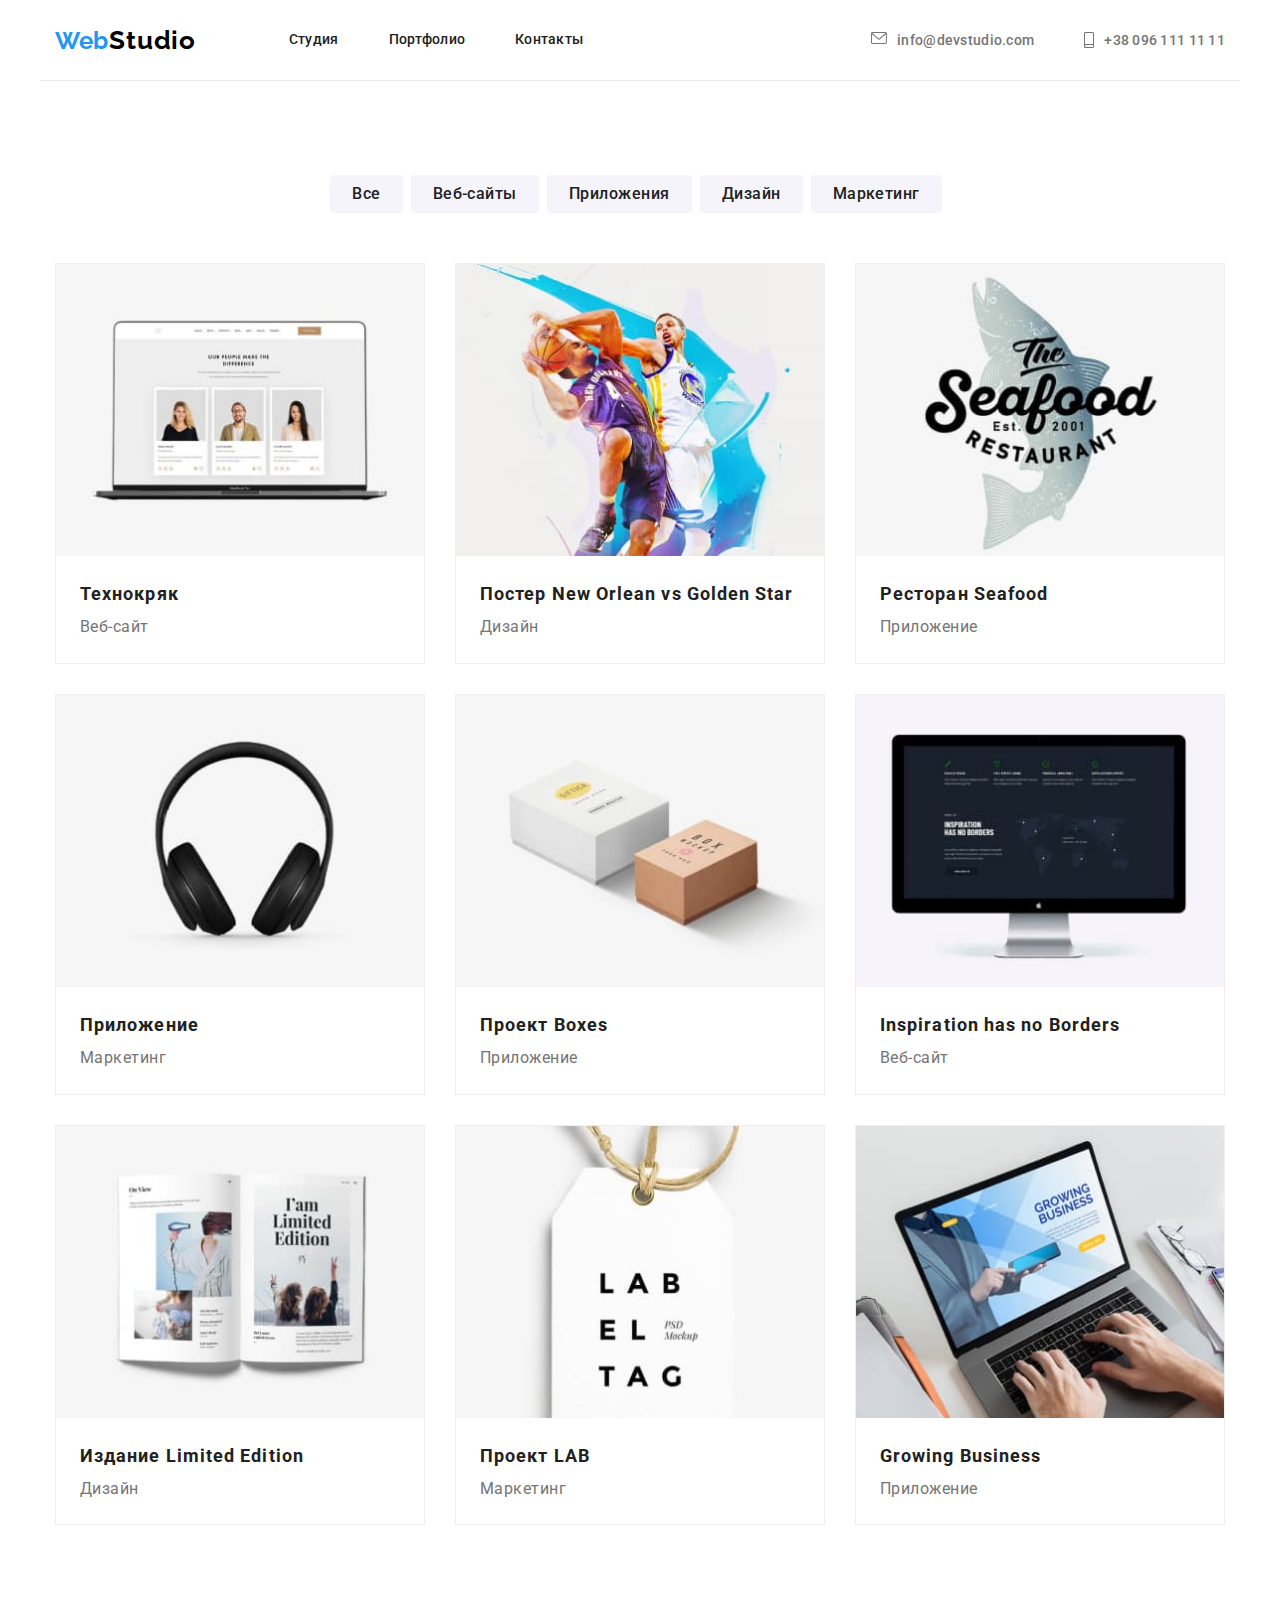
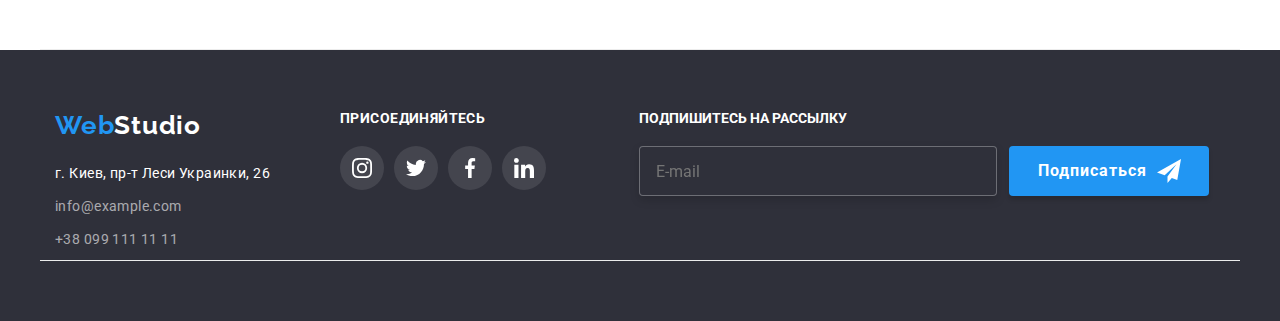
==== commit e69f923d: "N8 finish" ====
--- a/portfolio.html
+++ b/portfolio.html
@@ -18,13 +18,6 @@
       <div class="container page-header">
         <a class="header__logo"><span href="#" class="header__accent">Web</span>Studio</a>
         <nav>
-          <ul class="site-nav">
-            <li class="site-nav__cell"><a href="./index.html" class="site-nav__link">Студия</a></li>
-            <li class="site-nav__cell"><a href="" class="site-nav__link">Портфолио</a></li>
-            <li class="site-nav__cell"><a href="" class="site-nav__link">Контакты</a></li>
-          </ul>
-        </nav>
-
       <!-- M O B I L E - M E N U -->
 <button type="button" class="menu-open" data-menu-open>
             <svg width="40" height="40">
@@ -42,7 +35,7 @@
                </button>
           <ul class="menu-nav">
             <li class="menu-nav__cell"><a href="./index.html" class="menu-nav__link">Студия</a></li>
-            <li class="menu-nav__cell"><a href="#" class="menu-nav__link">Портфолио</a></li>
+            <li class="menu-nav__cell"><a href="./portfolio.html" class="menu-nav__link">Портфолио</a></li>
             <li class="menu-nav__cell"><a href="#" class="menu-nav__link">Контакты</a></li>
           </ul>
 
@@ -63,13 +56,19 @@
           </div>
           </div>
           </div>     
+
+ <ul class="site-nav">
+            <li class="site-nav__cell"><a href="./index.html" class="site-nav__link">Студия</a></li>
+            <li class="site-nav__cell"><a href="" class="site-nav__link">Портфолио</a></li>
+            <li class="site-nav__cell"><a href="" class="site-nav__link">Контакты</a></li>
+          </ul>
+</nav>
            <ul class="auth-nav">
           <li class="auth-nav__cells">
             <a href="" class="auth-nav__icon-smartphone">
               <svg class="auth-nav__envelope" width="16" height="12">
                 <use
-                  href="./image/icons.svg/symbol-defs.svg#icon-envelope"
-                ></use>
+                  href="./image/icons.svg/symbol-defs.svg#icon-envelope"></use>
               </svg>info@devstudio.com</a>
           </li>
           <li class="auth-nav__cells">
--- a/css/main.min.css
+++ b/css/main.min.css
@@ -1,3 +1,3 @@
 /*! modern-normalize v1.1.0 | MIT License | https://github.com/sindresorhus/modern-normalize */*,::before,::after{-webkit-box-sizing:border-box;box-sizing:border-box}html{line-height:1.15;-webkit-text-size-adjust:100%;-moz-tab-size:4;-o-tab-size:4;tab-size:4}body{margin:0;font-family:system-ui,-apple-system,"Segoe UI",Roboto,Helvetica,Arial,sans-serif,"Apple Color Emoji","Segoe UI Emoji"}hr{height:0;color:inherit}abbr[title]{-webkit-text-decoration:underline dotted;text-decoration:underline dotted}b,strong{font-weight:bolder}code,kbd,samp,pre{font-family:ui-monospace, SFMono-Regular, Consolas, "Liberation Mono", Menlo,- monospace;font-size:1em}small{font-size:80%}sub,sup{font-size:75%;line-height:0;position:relative;vertical-align:baseline}sub{bottom:-0.25em}sup{top:-0.5em}table{text-indent:0;border-color:inherit}button,input,optgroup,select,textarea{font-family:inherit;font-size:100%;line-height:1.15;margin:0}button,select{text-transform:none}button,[type="button"],[type="reset"],[type="submit"]{-webkit-appearance:button}::-moz-focus-inner{border-style:none;padding:0}:-moz-focusring{outline:1px dotted ButtonText}:-moz-ui-invalid{box-shadow:none}legend{padding:0}progress{vertical-align:baseline}::-webkit-inner-spin-button,::-webkit-outer-spin-button{height:auto}[type="search"]{-webkit-appearance:textfield;outline-offset:-2px}::-webkit-search-decoration{-webkit-appearance:none}::-webkit-file-upload-button{-webkit-appearance:button;font:inherit}summary{display:list-item}h1,h2,h3,h4,h5,h6,p,ul{margin:0;padding:0;list-style:none}img{display:block;max-width:100%;height:auto}body{margin:0;font-family:Roboto, sans-serif}@media screen and (min-width: 480px){.container{width:100%;max-width:480px;padding-left:15px;padding-right:15px;margin-left:auto;margin-right:auto}}@media screen and (min-width: 480px) and (min-width: 768px){.container{max-width:768px;width:100%}}@media screen and (min-width: 480px) and (min-width: 1200px){.container{max-width:1200px}}.page-header{display:-webkit-box;display:-ms-flexbox;display:flex;-webkit-box-align:center;-ms-flex-align:center;align-items:center;-webkit-box-pack:justify;-ms-flex-pack:justify;justify-content:space-between;z-index:6}.header__logo{font-family:Raleway, sans-serif;font-weight:700;font-size:24px;line-height:1.17;letter-spacing:0.03em;color:#000}.header__logo .header__accent{font-weight:700;font-size:24px;line-height:1.17;letter-spacing:0.03em;color:#2196f3}@media screen and (min-width: 480px) and (max-width: 767px){.header__logo{padding-top:16px;padding-bottom:16px}}@media screen and (min-width: 768px){.header__logo{padding-top:25px;padding-bottom:24px;font-size:26px;line-height:1.19}}.site-nav{display:-webkit-box;display:-ms-flexbox;display:flex;margin-left:88px}@media screen and (min-width: 1200px){.site-nav{margin-left:93px}}.site-nav__cell{margin-right:50px}.site-nav__link{display:block;padding-top:32px;padding-bottom:32px;color:#212121;font-family:Roboto;font-weight:500;font-size:14px;line-height:1.14;letter-spacing:0.02em;text-decoration:none;-webkit-transition:color 250ms cubic-bezier(0.4, 0, 0.2, 1);transition:color 250ms cubic-bezier(0.4, 0, 0.2, 1)}@media screen and (max-width: 767px){.site-nav{display:none}}.auth-nav{margin-left:auto}@media screen and (max-width: 767px){.auth-nav{display:none}}@media screen and (min-width: 1200px){.auth-nav{display:-webkit-box;display:-ms-flexbox;display:flex}}.auth-nav__cells{display:block;color:#757575;display:-webkit-box;display:-ms-flexbox;display:flex;-webkit-box-align:center;-ms-flex-align:center;align-items:center;font-weight:500;font-size:12px;line-height:14px;letter-spacing:0.02em;position:relative}@media screen and (min-width: 1200px){.auth-nav__cells{font-size:14px;line-height:16px}}@media screen and (min-width: 1200px){.auth-nav .auth-nav__cells:not(:last-child){margin-right:50px}}.auth-nav .auth-nav__cells:nth-last-child(4){margin-right:50}.site-nav__link{position:relative;-webkit-transition:color 250ms cubic-bezier(0.4, 0, 0.2, 1);transition:color 250ms cubic-bezier(0.4, 0, 0.2, 1)}.site-nav__link::after{content:"";position:absolute;left:0;bottom:0;display:block;bottom:0;width:100%;height:4px;background:#2196f3;border-radius:2px;opacity:0;-webkit-transform:scaleX(0);transform:scaleX(0)}.site-nav__link:focus::after{-webkit-transform:scaleX(1);transform:scaleX(1);opacity:1}@media screen and (min-width: 768px) and (max-width: 1199px){.auth-nav__envelope,.auth-nav__smartphone{margin-right:8px}}@media screen and (min-width: 1200px){.auth-nav__envelope,.auth-nav__smartphone{margin-right:10px}}.auth-nav__icon-envelope{display:block;margin-bottom:10px;display:block;display:-webkit-box;display:-ms-flexbox;display:flex;margin-left:21px;fill:currentColor;color:#757575;text-decoration:none;-webkit-transition:color 250ms cubic-bezier(0.4, 0, 0.2, 1);transition:color 250ms cubic-bezier(0.4, 0, 0.2, 1)}@media screen and (max-width: 1199px){.auth-nav__icon-envelope{margin-left:21px}}@media screen and (min-width: 1200px){.auth-nav__icon-envelope{margin:0px;padding-top:32px;padding-bottom:32px}}.auth-nav__icon-smartphone{display:block;display:-webkit-box;display:-ms-flexbox;display:flex;margin-bottom:10px;margin-left:21px;fill:currentColor;color:#757575;text-decoration:none;-webkit-transition:color 250ms cubic-bezier(0.4, 0, 0.2, 1);transition:color 250ms cubic-bezier(0.4, 0, 0.2, 1)}@media screen and (max-width: 1199px){.auth-nav__icon-smartphone{margin-bottom:10px;margin-left:21px}}@media screen and (min-width: 1200px){.auth-nav__icon-smartphone{padding-top:32px;margin:0;padding-bottom:32px}}.auth-nav a:hover,.auth-nav a:focus{color:#2196f3}.site-nav :hover,.site-nav :focus{color:#2196f3}.auth-nav :hover,.auth-nav :focus{color:#2196f3}.menu-open{border:unset;background-color:unset;font-size:20px}@media screen and (min-width: 768px){.menu-open{display:none}}.container-menu{position:fixed;background-color:#fff;width:100vw;height:100vh;top:0;left:0;padding-top:48px;padding-bottom:48px;z-index:800}.container-menu .container{position:relative;height:100%;display:-webkit-box;display:-ms-flexbox;display:flex;-webkit-box-orient:vertical;-webkit-box-direction:normal;-ms-flex-direction:column;flex-direction:column;-webkit-box-pack:justify;-ms-flex-pack:justify;justify-content:space-between}.container-menu.is-hidden{opacity:0;pointer-events:none}@media screen and (min-width: 768px){.container-menu.is-hidden{display:none}}.container-menu.is-hidden{opacity:0;pointer-events:none}@media screen and (min-width: 768px){.container-menu.is-hidden{display:none}}.menu-close{position:absolute;right:15px;top:-40px;border:none;background-color:unset;font-size:20px}@media screen and (min-width: 768px){.menu-close{display:none}}.menu-nav__cell:not(:last-child){margin-bottom:32px}.menu-nav__cell .menu-nav__link{font-family:Roboto;font-style:normal;font-weight:500;font-size:40px;line-height:1.17;text-align:center;letter-spacing:0.02em;text-decoration:none;color:#212121}@media screen and (min-width: 768px){.menu-nav__cell{display:none}}.menu-nav__link:hover,.menu-nav__link:focus{color:#2196f3}@media screen and (min-width: 768px){.menu-nav__link:hover,.menu-nav__link:focus{display:none}}.nav-menu{margin-bottom:64px}.nav-menu .nav-menu__call:not(:last-child){margin-bottom:32px}@media screen and (min-width: 768px){.nav-menu .nav-menu__call{display:none}}.nav-menu__number{font-family:Roboto;font-style:normal;font-weight:500;font-size:34px;line-height:1.18;letter-spacing:0.02em;text-decoration:none;color:#2196f3}@media screen and (min-width: 768px){.nav-menu__number{display:none}}.nav-menu__post{font-family:Roboto;font-style:normal;font-weight:500;font-size:24px;line-height:1.17;letter-spacing:0.02em;text-decoration:none;color:#757575}@media screen and (min-width: 768px){.nav-menu__post{display:none}}.mesh-menu{display:-webkit-box;display:-ms-flexbox;display:flex}.mesh-menu .mesh-menu__toils{font-family:Roboto;font-style:normal;font-weight:500;font-size:18px;line-height:22px;letter-spacing:0.02em;text-decoration:none;color:#2196f3}@media screen and (min-width: 768px){.mesh-menu{display:none}}.mesh-menu__net:not(:first-child){margin-left:10px}.mesh-menu__toils{padding-right:10px;border-right:1px solid rgba(33,33,33,0.2);-webkit-transform:rotate(90deg);transform:rotate(90deg)}@media screen and (min-width: 768px){.mesh-menu__toils{display:none}}.hero{max-width:480px;height:400px;padding:118px 0px 118px 0px;margin-left:auto;margin-right:auto;background-image:-webkit-gradient(linear, left top, left bottom, from(rgba(47,48,58,0.4)), to(rgba(47,48,58,0.4))),url(../image/mobila/header-img-x1.jpg);background-image:linear-gradient(rgba(47,48,58,0.4), rgba(47,48,58,0.4)),url(../image/mobila/header-img-x1.jpg);background-repeat:no-repeat;background-position:center;background-size:cover;-webkit-box-align:center;-ms-flex-align:center;align-items:center;text-align:center}@media (min-device-pixel-ratio: 2), (-webkit-min-device-pixel-ratio: 2), (min-resolution: 192dpi), (min-resolution: 2dppx){.hero{background-image:-webkit-gradient(linear, left top, left bottom, from(rgba(47,48,58,0.4)), to(rgba(47,48,58,0.4))),url(../image/mobila/header-img-x2.jpg);background-image:linear-gradient(rgba(47,48,58,0.4), rgba(47,48,58,0.4)),url(../image/mobila/header-img-x2.jpg)}}@media screen and (min-width: 768px){.hero{max-width:768px;height:400px;padding:118px 0px 118px 0px;background-image:-webkit-gradient(linear, left top, left bottom, from(rgba(47,48,58,0.4)), to(rgba(47,48,58,0.4))),url(../image/tablet/header-img-t1.jpg);background-image:linear-gradient(rgba(47,48,58,0.4), rgba(47,48,58,0.4)),url(../image/tablet/header-img-t1.jpg)}}@media screen and (min-width: 768px) and (min-device-pixel-ratio: 2), screen and (min-width: 768px) and (-webkit-min-device-pixel-ratio: 2), screen and (min-width: 768px) and (min-resolution: 192dpi), screen and (min-width: 768px) and (min-resolution: 2dppx){.hero{background-image:-webkit-gradient(linear, left top, left bottom, from(rgba(47,48,58,0.4)), to(rgba(47,48,58,0.4))),url(../image/tablet/header-img-t2.jpg);background-image:linear-gradient(rgba(47,48,58,0.4), rgba(47,48,58,0.4)),url(../image/tablet/header-img-t2.jpg)}}@media screen and (min-width: 1200px){.hero{max-width:1600px;height:600px;padding:200px 0px 200px 0px;background-image:-webkit-gradient(linear, left top, left bottom, from(rgba(47,48,58,0.4)), to(rgba(47,48,58,0.4))),url(../image/desctop/img-d7.jpg);background-image:linear-gradient(rgba(47,48,58,0.4), rgba(47,48,58,0.4)),url(../image/desctop/img-d7.jpg)}}@media screen and (min-width: 768px) and (min-device-pixel-ratio: 2), screen and (min-width: 768px) and (-webkit-min-device-pixel-ratio: 2), screen and (min-width: 768px) and (min-resolution: 192dpi), screen and (min-width: 768px) and (min-resolution: 2dppx){.hero{background-image:-webkit-gradient(linear, left top, left bottom, from(rgba(47,48,58,0.4)), to(rgba(47,48,58,0.4))),url(../image/desctop/img-d8.jpg);background-image:linear-gradient(rgba(47,48,58,0.4), rgba(47,48,58,0.4)),url(../image/desctop/img-d8.jpg)}}.hero__title{margin-bottom:30px;font-family:Roboto;font-style:normal;font-weight:900;font-size:26px;line-height:1.6;text-align:center;letter-spacing:0.06em;text-transform:uppercase;color:#fff;outline:none}@media screen and (min-width: 768px) and (max-width: 1199px){.hero__title{width:360px;margin-left:auto;margin-right:auto}}@media screen and (min-width: 1200px){.hero__title{width:696px;margin-left:auto;margin-right:auto;font-size:44px;line-height:1.4}}.hero__button{padding:10px 32px;background-color:#2196f3;font-family:Roboto;font-style:normal;font-weight:700;font-size:16px;line-height:30px;-webkit-box-align:center;-ms-flex-align:center;align-items:center;text-align:center;letter-spacing:0.06em;color:#fff;-webkit-box-shadow:0px 4px 4px rgba(0,0,0,0.15);box-shadow:0px 4px 4px rgba(0,0,0,0.15);border-radius:4px;-webkit-transition:background-color 250ms cubic-bezier(0.4, 0, 0.2, 1);transition:background-color 250ms cubic-bezier(0.4, 0, 0.2, 1);border:none}.backdrop{position:fixed;top:0;left:0;height:100%;width:100%;background-color:rgba(0,0,0,0.2);opacity:1;-webkit-transition:opacity 250ms;transition:opacity 250ms;z-index:1}.backdrop.is-hidden{opacity:0;pointer-events:none}.modal{position:absolute;top:50%;left:50%;height:581px;width:528px;-webkit-transform:translate(-50%, -50%);transform:translate(-50%, -50%);background:#fff;border-radius:4px}.modal__close{top:0;right:0;position:absolute;display:block;display:-webkit-box;display:-ms-flexbox;display:flex;height:30px;width:30px;border-radius:50%;-webkit-box-align:center;-ms-flex-align:center;align-items:center;-webkit-box-pack:center;-ms-flex-pack:center;justify-content:center;background:#fff;border:1px solid rgba(0,0,0,0.1);-webkit-box-sizing:border-box;box-sizing:border-box;margin-top:8px;margin-right:8px;-webkit-transition:color 250ms cubic-bezier(0.4, 0, 0.2, 1);transition:color 250ms cubic-bezier(0.4, 0, 0.2, 1)}.modal__icon-close:hover,.modal__icon-close:focus{fill:#2196f3;cursor:pointer}.questionary{width:448px;margin:40px 40px 12px 40px;-webkit-box-shadow:none;box-shadow:none}.questionary__topic{font-family:Roboto;font-weight:700;font-size:20px;line-height:23px;text-align:center;color:#212121}.form-field{position:relative;margin-bottom:10px;display:-webkit-box;display:-ms-flexbox;display:flex;-webkit-box-orient:vertical;-webkit-box-direction:normal;-ms-flex-direction:column;flex-direction:column}.form-field label{margin-bottom:4px;text-align:left;font-weight:400;font-size:12px;line-height:14px;color:#757575;cursor:pointer}.form-field input{margin:0;padding:0px 0px 0px 42px;height:40px;border:1px solid rgba(33,33,33,0.2);-webkit-box-sizing:border-box;box-sizing:border-box;border-radius:4px;cursor:pointer;-webkit-transition:color 250ms cubic-bezier(0.4, 0, 0.2, 1);transition:color 250ms cubic-bezier(0.4, 0, 0.2, 1)}.form-field input::-webkit-input-placeholder{color:#000}.form-field input:-ms-input-placeholder{color:#000}.form-field input::-ms-input-placeholder{color:#000}.form-field input::placeholder{color:#000}.form-field__input:hover,.form-field__input:focus{border:1px solid #2196f3;cursor:pointer}.form-field__input:focus+.form-field__icon,.form-field__input:hover+.form-field__icon{fill:#2196f3}.form-field__icon{position:absolute;top:50%;left:12px}textarea{padding:0;width:448px;height:120px;resize:none;border:1px solid rgba(33,33,33,0.2);-webkit-box-sizing:border-box;box-sizing:border-box;border-radius:4px;padding-top:12px;padding-left:16px;margin-bottom:10px;font-weight:400;font-size:12px;line-height:14px;letter-spacing:0.01em;color:rgba(117,117,117,0.5);color:#000;-webkit-transition:color 250ms cubic-bezier(0.4, 0, 0.2, 1);transition:color 250ms cubic-bezier(0.4, 0, 0.2, 1)}textarea:hover,textarea:focus{border:1px solid #2196f3;cursor:pointer}.checkbox{-webkit-appearance:none;-moz-appearance:none;appearance:none;position:absolute}.form-checkbox{display:-webkit-box;display:-ms-flexbox;display:flex;-webkit-box-align:center;-ms-flex-align:center;align-items:center;-webkit-box-pack:center;-ms-flex-pack:center;justify-content:center;margin-bottom:30px}.form-checkbox__policy{position:absolute;width:1px;height:1px;margin:-1px;border:0;padding:0;clip:rect(0 0 0 0);overflow:hidden}.form-checkbox__policy:checked+.form-checkbox__icon{border-color:transparent;border-color:#2196f3;background-color:#2196f3;background-image:url("../image/symboldefs.svg#icon-iconcheck");background-size:contain;background-origin:border-box;background-repeat:no-repeat}.form-checkbox__policy{font-weight:400;font-size:14px;line-height:24px;-webkit-text-decoration-line:underline;text-decoration-line:underline;color:#2196f3}.form-checkbox__icon{display:inline-block;margin:0;padding:0;width:12px;height:11px;border:2px solid #212121;border-radius:4px;cursor:pointer;-webkit-transition:-webkit-transform 200ms linear;transition:-webkit-transform 200ms linear;transition:transform 200ms linear;transition:transform 200ms linear, -webkit-transform 200ms linear}.form-checkbox__text{font-weight:400;font-size:14px;line-height:24px;margin-left:5px;color:#757575}.form-checkbox__agree{font-weight:400;font-size:14px;line-height:24px;margin-left:5px;letter-spacing:0.03em;-webkit-text-decoration-line:underline;text-decoration-line:underline;color:#2196f3}.form-checkbox__button{padding:10px 55px;margin:0px 124px 49px 124px;font-weight:bold;font-size:16px;line-height:30px;display:-webkit-box;display:-ms-flexbox;display:flex;-webkit-box-align:center;-ms-flex-align:center;align-items:center;text-align:center;letter-spacing:0.06em;color:#fff;background:#188ce8;-webkit-box-shadow:0px 4px 4px rgba(0,0,0,0.15);box-shadow:0px 4px 4px rgba(0,0,0,0.15);border-radius:4px;border:none;-webkit-transition:color 250ms cubic-bezier(0.4, 0, 0.2, 1);transition:color 250ms cubic-bezier(0.4, 0, 0.2, 1)}@media screen and (min-width: 480px) and (max-width: 1199px){.backdrop{position:fixed;top:0;left:0;height:100%;width:100%;background-color:rgba(0,0,0,0.2);opacity:1;-webkit-transition:opacity 250ms;transition:opacity 250ms;z-index:1;overflow-y:scroll}.backdrop.is-hidden{opacity:0;pointer-events:none}.modal{position:absolute;top:50%;left:50%;height:609px;width:450px;-webkit-transform:translate(-50%, -50%);transform:translate(-50%, -50%);background:#fff;-webkit-box-shadow:0px 1px 3px rgba(0,0,0,0.12),0px 1px 1px rgba(0,0,0,0.14),0px 2px 1px rgba(0,0,0,0.2);box-shadow:0px 1px 3px rgba(0,0,0,0.12),0px 1px 1px rgba(0,0,0,0.14),0px 2px 1px rgba(0,0,0,0.2);border-radius:4px}.modal__close{top:0;right:0;position:absolute;display:block;display:-webkit-box;display:-ms-flexbox;display:flex;height:30px;width:30px;border-radius:50%;-webkit-box-align:center;-ms-flex-align:center;align-items:center;-webkit-box-pack:center;-ms-flex-pack:center;justify-content:center;background:#fff;border:1px solid rgba(0,0,0,0.1);-webkit-box-sizing:border-box;box-sizing:border-box;margin-top:8px;margin-right:8px;-webkit-transition:color 250ms cubic-bezier(0.4, 0, 0.2, 1);transition:color 250ms cubic-bezier(0.4, 0, 0.2, 1)}.modal__icon-close:hover,.modal__icon-close:focus{fill:#2196f3;cursor:pointer}.questionary{width:370px;margin:40px 40px 12px 40px;-webkit-box-shadow:none;box-shadow:none}.questionary__topic{font-family:Roboto;font-weight:700;font-size:20px;line-height:30px;text-align:center;color:#212121}.form-field{position:relative;margin-bottom:10px;display:-webkit-box;display:-ms-flexbox;display:flex;-webkit-box-orient:vertical;-webkit-box-direction:normal;-ms-flex-direction:column;flex-direction:column}.form-field label{margin-bottom:4px;text-align:left;font-weight:400;font-size:12px;line-height:14px;color:#757575;cursor:pointer}.form-field input{margin:0;padding:0px 0px 0px 42px;height:40px;border:1px solid rgba(33,33,33,0.2);-webkit-box-sizing:border-box;box-sizing:border-box;border-radius:4px;cursor:pointer;-webkit-transition:color 250ms cubic-bezier(0.4, 0, 0.2, 1);transition:color 250ms cubic-bezier(0.4, 0, 0.2, 1)}.form-field input::-webkit-input-placeholder{color:#000}.form-field input:-ms-input-placeholder{color:#000}.form-field input::-ms-input-placeholder{color:#000}.form-field input::placeholder{color:#000}.form-field__input:hover,.form-field__input:focus{border:1px solid #2196f3;cursor:pointer}.form-field__input:focus+.form-field__icon,.form-field__input:hover+.form-field__icon{fill:#2196f3}.form-field__icon{position:absolute;top:50%;left:12px}textarea{padding:0;width:370px;height:120px;resize:none;border:1px solid rgba(33,33,33,0.2);-webkit-box-sizing:border-box;box-sizing:border-box;border-radius:4px;padding-top:12px;padding-left:16px;margin-bottom:10px;font-weight:400;font-size:12px;line-height:14px;letter-spacing:0.01em;color:rgba(117,117,117,0.5);color:#000;-webkit-transition:color 250ms cubic-bezier(0.4, 0, 0.2, 1);transition:color 250ms cubic-bezier(0.4, 0, 0.2, 1)}textarea:hover,textarea:focus{border:1px solid #2196f3;cursor:pointer}.checkbox{-webkit-appearance:none;-moz-appearance:none;appearance:none;position:absolute}.form-checkbox{display:-webkit-box;display:-ms-flexbox;display:flex;-webkit-box-align:center;-ms-flex-align:center;align-items:center;-webkit-box-pack:center;-ms-flex-pack:center;justify-content:center;margin-bottom:30px}.form-checkbox__policy{position:absolute;width:1px;height:1px;margin:-1px;border:0;padding:0;clip:rect(0 0 0 0);overflow:hidden}.form-checkbox__policy:checked+.form-checkbox__icon{border-color:transparent;border-color:#2196f3;background-color:#2196f3;background-image:url("../image/symboldefs.svg#icon-iconcheck");background-size:contain;background-origin:border-box;background-repeat:no-repeat}.form-checkbox__policy{font-weight:400;font-size:14px;line-height:24px;-webkit-text-decoration-line:underline;text-decoration-line:underline;color:#2196f3}.form-checkbox__icon{display:inline-block;margin:0;padding:0;width:12px;height:11px;border:2px solid #212121;border-radius:4px;cursor:pointer;-webkit-transition:-webkit-transform 200ms linear;transition:-webkit-transform 200ms linear;transition:transform 200ms linear;transition:transform 200ms linear, -webkit-transform 200ms linear}.form-checkbox__text{font-weight:346px;font-size:12px;line-height:14px;margin-left:5px;color:#757575}.form-checkbox__agree{font-weight:346px;font-size:12px;line-height:14px;margin-left:5px;letter-spacing:0.03em;-webkit-text-decoration-line:underline;text-decoration-line:underline;color:#2196f3}.form-checkbox__button{padding:10px 55px;margin:0px 85px 40px 85px;font-weight:bold;font-size:16px;line-height:30px;display:-webkit-box;display:-ms-flexbox;display:flex;text-align:center;-webkit-box-pack:center;-ms-flex-pack:center;justify-content:center;letter-spacing:0.06em;color:#fff;background:#188ce8;-webkit-box-shadow:0px 4px 4px rgba(0,0,0,0.15);box-shadow:0px 4px 4px rgba(0,0,0,0.15);border-radius:4px;border:none;-webkit-transition:color 250ms cubic-bezier(0.4, 0, 0.2, 1);transition:color 250ms cubic-bezier(0.4, 0, 0.2, 1)}}.section{padding-top:60px;padding-bottom:60px;color:#e5e5e5}@media screen and (min-width: 1200px){.section{padding-top:94px;padding-bottom:94px}}.section__advantage{margin-bottom:-30px}@media screen and (min-width: 768px){.section__advantage{display:-webkit-box;display:-ms-flexbox;display:flex;-ms-flex-wrap:wrap;flex-wrap:wrap;margin-left:-30px}}.section__item{margin-bottom:30px}@media screen and (min-width: 768px){.section__item{margin-left:30px}}@media screen and (min-width: 1200px){.section__item .section__advantage>.section__item{-ms-flex-preferred-size:calc(100% / 4 - 30px);flex-basis:calc(100% / 4 - 30px);margin-right:30px}.section__item .section__item:nth-child(4n){margin-right:0}}.section__heading{margin-bottom:10px;font-weight:700;font-size:14px;line-height:16px;letter-spacing:0.03em;text-align:center;text-transform:uppercase;text-decoration:none;color:#212121}@media screen and (min-width: 768px){.section__heading{text-align:left}}.section__text{font-weight:400;font-size:14px;line-height:24px;letter-spacing:0.03em;text-decoration:none;color:#757575}@media screen and (min-width: 768px) and (max-width: 1199px){.section__text{width:354px}}@media screen and (min-width: 1200px){.section__text{width:270px;margin-bottom:0}}.details{width:100%;height:120px;margin-bottom:30px;background:#e9e9e9;border-radius:4px;display:block;display:-webkit-box;display:-ms-flexbox;display:flex;-webkit-box-align:center;-ms-flex-align:center;align-items:center;-webkit-box-pack:center;-ms-flex-pack:center;justify-content:center}@media screen and (min-width: 768px) and (max-width: 1199px){.details{width:354px}}@media screen and (min-width: 1200px){.details{width:270px}}.details__icon{border:none}@media screen and (max-width: 1199px){.practice{display:none}}.practice{padding-bottom:94px}.practice__subject{margin-bottom:50px;font-family:Roboto;font-style:normal;font-weight:700;font-size:36px;line-height:42px;text-align:center;letter-spacing:0.03em;color:#212121}.practice__picture{display:-webkit-box;display:-ms-flexbox;display:flex;-webkit-box-pack:center;-ms-flex-pack:center;justify-content:center}.practice__picture:nth-child(3n){margin-right:0}.practice__effigy{width:calc(100% / 3 - 30px);margin-right:30px}.practice__effigy:nth-child(3n){margin-right:0}.figure{width:370px}.figure{position:relative;-webkit-box-pack:center;-ms-flex-pack:center;justify-content:center}.figure__signature{position:absolute;bottom:0;margin-bottom:0;font-family:Roboto;font-style:normal;font-weight:700;font-size:14px;line-height:16px;text-align:center;letter-spacing:0.03em;text-transform:uppercase;width:370px;color:#fff;background-color:rgba(47,48,58,0.8);padding-top:27px;padding-bottom:27px}.features{padding-top:60px;padding-bottom:60px;background-color:#f5f4fa}@media screen and (min-width: 1200px){.features{padding-top:94px;padding-bottom:94px}}.features__subject{margin-bottom:30px;color:#212121;font-weight:700;font-size:28px;line-height:33px;text-align:center;letter-spacing:0.03em}@media screen and (min-width: 1200px){.features__subject{margin-bottom:50px;font-size:36px;line-height:42px}}.features__foto{-webkit-box-pack:center;-ms-flex-pack:center;justify-content:center}@media screen and (min-width: 768px){.features__foto{display:block;display:-webkit-box;display:-ms-flexbox;display:flex;-ms-flex-wrap:wrap;flex-wrap:wrap;margin-right:-30px;margin-bottom:-30px}}.features__face{width:100%;margin-bottom:30px;-webkit-box-shadow:0px 1px 3px rgba(0,0,0,0.12),0px 1px 1px rgba(0,0,0,0.14),0px 2px 1px rgba(0,0,0,0.2);box-shadow:0px 1px 3px rgba(0,0,0,0.12),0px 1px 1px rgba(0,0,0,0.14),0px 2px 1px rgba(0,0,0,0.2);border-radius:4px}@media screen and (min-width: 768px){.features__face{margin-right:30px;margin-bottom:30px;width:354px}}@media screen and (min-width: 1200px){.features__face{width:270px}}@media screen and (min-width: 1200px){.features .features__face:nth-child(4n){margin-right:0}}.features .position{width:100%;text-align:center;padding-top:30px;padding-bottom:24px;background-color:#fff}@media screen and (min-width: 1200px){.features .position{padding-bottom:30px}}.features .position__team{text-align:center;margin-bottom:10px;color:#212121;font-weight:500;font-size:16px;line-height:19px;letter-spacing:0.03em}.features .position__desc{margin-bottom:16px;text-align:center;color:#757575;font-weight:400;font-size:16px;line-height:19px;letter-spacing:0.03em}.features .icon{display:-webkit-box;display:-ms-flexbox;display:flex;padding:0;list-style:none;-webkit-box-pack:center;-ms-flex-pack:center;justify-content:center}.features .icon__plate:not(:last-child){margin-right:10px}.features .icon__web{display:-webkit-box;display:-ms-flexbox;display:flex;height:44px;width:44px;border-radius:50%;-webkit-box-align:center;-ms-flex-align:center;align-items:center;-webkit-box-pack:center;-ms-flex-pack:center;justify-content:center;fill:currentColor;color:#afb1b8;background-color:#fff;-webkit-transition:fill 250ms cubic-bezier(0.4, 0, 0.2, 1),background-color 250ms cubic-bezier(0.4, 0, 0.2, 1);transition:fill 250ms cubic-bezier(0.4, 0, 0.2, 1),background-color 250ms cubic-bezier(0.4, 0, 0.2, 1)}.icon__plate :hover,.icon__plate :focus{background-color:#2196f3;fill:#fff}.customer{padding-top:60px;padding-bottom:60px;width:100%}@media screen and (min-width: 1200px){.customer{padding-top:94px;padding-bottom:94px}}.customer__topic{margin-bottom:30px;font-weight:700;font-size:28px;line-height:33px;text-align:center;letter-spacing:0.03em;list-style:none;color:#212121}@media screen and (min-width: 1200px){.customer__topic{margin-bottom:50px;font-size:36px;line-height:42px}}.customer__client{margin-left:-30px;margin-bottom:-30px;display:block;text-align:center;display:-webkit-box;display:-ms-flexbox;display:flex;-ms-flex-wrap:wrap;flex-wrap:wrap;list-style:none}@media screen and (min-width: 1200px){.customer__client{-webkit-box-pack:justify;-ms-flex-pack:justify;justify-content:space-between}}.customer__group{margin-left:30px;margin-bottom:30px}.customer__icon{display:block;display:-webkit-box;display:-ms-flexbox;display:flex;width:210px;height:92px;border:1px solid #afb1b8;-webkit-box-sizing:border-box;box-sizing:border-box;border-radius:4px;-webkit-box-align:center;-ms-flex-align:center;align-items:center;-webkit-box-pack:center;-ms-flex-pack:center;justify-content:center;-webkit-transition:border-color 250ms cubic-bezier(0.4, 0, 0.2, 1),fill 250ms cubic-bezier(0.4, 0, 0.2, 1);transition:border-color 250ms cubic-bezier(0.4, 0, 0.2, 1),fill 250ms cubic-bezier(0.4, 0, 0.2, 1)}@media screen and (min-width: 768px) and (max-width: 1199px){.customer__icon{width:226px}}@media screen and (min-width: 1200px){.customer__icon{width:170px;margin-bottom:0}}.customer__icon:hover,.customer__icon:focus svg{border:1px solid #2196f3;fill:#2196f3}.customer__icon:hover svg{fill:#2196f3}.customer__id{fill:currentColor;color:#afb1b8}.footer{padding-top:60px;padding-bottom:60px;text-align:center;-webkit-box-pack:center;-ms-flex-pack:center;justify-content:center;background:#2f303a}@media screen and (min-width: 1200px){.footer{text-align:left}}@media screen and (min-width: 768px) and (max-width: 1199px){.adress-footer{display:-webkit-box;display:-ms-flexbox;display:flex;-ms-flex-wrap:wrap;flex-wrap:wrap}}@media screen and (min-width: 1200px){.adress-footer{display:-webkit-box;display:-ms-flexbox;display:flex}}.badge{margin-bottom:60px}@media screen and (min-width: 768px) and (max-width: 1199px){.badge{margin-left:76px}}@media screen and (min-width: 1200px){.badge{margin-bottom:0}}.badge__symbol{color:#fff;font-family:Raleway;font-weight:700;font-size:24px;line-height:28px;letter-spacing:0.03em}@media screen and (min-width: 1200px){.badge__symbol{font-size:26px;line-height:31px}}.badge__style{color:#2196f3;font-family:Raleway;font-weight:700;font-size:24px;line-height:28px;letter-spacing:0.03em}@media screen and (min-width: 1200px){.badge__style{font-size:26px;line-height:31px}}.address{padding-top:20px}.adress-gps{margin-top:20px;margin-bottom:8px;color:#fff;font-weight:400;font-size:14px;line-height:24px;letter-spacing:0.03em;font-style:normal}@media screen and (min-width: 1200px){.adress-gps{margin-bottom:9px}}.adress a{margin-bottom:8px;display:-webkit-box;display:-ms-flexbox;display:flex;text-align:center;-webkit-box-pack:center;-ms-flex-pack:center;justify-content:center;font-family:Roboto;font-style:normal;font-weight:normal;font-size:14px;line-height:24px;letter-spacing:0.03em;color:rgba(255,255,255,0.6);text-decoration:none}@media screen and (min-width: 1200px){.adress a{margin-bottom:9px;-webkit-box-pack:left;-ms-flex-pack:left;justify-content:left}}.network{margin-bottom:60px}@media screen and (min-width: 768px) and (max-width: 1199px){.network{margin-left:165px;padding-top:5px}}@media screen and (min-width: 1200px){.network{margin-left:70px}}.network-heading{margin-bottom:20px;text-align:center}@media screen and (min-width: 1200px){.network-heading{text-align:left}}h3{font-weight:700;font-size:14px;line-height:16px;letter-spacing:0.03em;text-transform:uppercase;color:#fff}.network__chain{display:-webkit-box;display:-ms-flexbox;display:flex;list-style:none;-webkit-box-pack:center;-ms-flex-pack:center;justify-content:center}.network__icon:not(:last-child){margin-right:10px}.network__system{display:block;display:-webkit-box;display:-ms-flexbox;display:flex;height:44px;width:44px;border-radius:50%;-webkit-box-align:center;-ms-flex-align:center;align-items:center;-webkit-box-pack:center;-ms-flex-pack:center;justify-content:center;background:rgba(255,255,255,0.1);-webkit-transition:background-color 250ms cubic-bezier(0.4, 0, 0.2, 1);transition:background-color 250ms cubic-bezier(0.4, 0, 0.2, 1)}.network__system:hover,.network__system:focus{background-color:#2196f3}.network__system:hover{fill:#2196f3}.network__icon-button{display:block;fill:currentColor;color:#fff}.email{margin-left:auto;margin-right:auto}@media screen and (min-width: 1200px){.email{margin-left:93px;margin-right:0}}.email__heading{margin-bottom:20px;font-weight:700;font-size:14px;line-height:16px;text-transform:uppercase;color:#fff}@media screen and (min-width: 1200px){.field-form{position:relative;display:-webkit-box;display:-ms-flexbox;display:flex}}.field-form__input-form{width:100%;height:50px;padding:16px;margin-bottom:20px;font:inherit;border:1px solid rgba(255,255,255,0.3);-webkit-filter:drop-shadow(0px 4px 4px rgba(0,0,0,0.15));filter:drop-shadow(0px 4px 4px rgba(0,0,0,0.15));border-radius:4px;background-color:#2f303a;font-weight:400;font-size:16px;line-height:20px;color:rgba(255,255,255,0.6);color:#fff;outline:none}@media screen and (min-width: 768px) and (max-width: 1199px){.field-form__input-form{width:450px;display:-webkit-box;display:-ms-flexbox;display:flex;-ms-flex-wrap:wrap;flex-wrap:wrap}}@media screen and (min-width: 1200px){.field-form__input-form{width:358px;margin-bottom:0}}.button-form{position:relative;border:none;padding:10px 62px 10px 29px;font-weight:700;font-size:16px;line-height:30px;letter-spacing:0.06em;color:#fff;background:#2196f3;-webkit-box-shadow:0px 4px 4px rgba(0,0,0,0.15);box-shadow:0px 4px 4px rgba(0,0,0,0.15);border-radius:4px;-webkit-transition:color 250ms cubic-bezier(0.4, 0, 0.2, 1);transition:color 250ms cubic-bezier(0.4, 0, 0.2, 1)}@media screen and (min-width: 1200px){.button-form{margin-left:12px}}.button-form__icon{position:absolute}@media screen and (max-width: 1199px){.button-form__icon{margin-top:13px;margin-left:-52px}}@media screen and (min-width: 1200px){.button-form__icon{margin-top:13px;margin-left:518px}}.button{padding-left:15px;padding-right:15px;width:100%}@media screen and (max-width: 1199px){.button{padding-top:60px;padding-bottom:60px;border-top:1px solid #ececec}}@media screen and (min-width: 1200px){.button{padding-top:94px;padding-bottom:94px;border-top:1px solid #ececec;-webkit-box-pack:justify;-ms-flex-pack:justify;justify-content:space-between}}.button__filter{display:-webkit-box;display:-ms-flexbox;display:flex;-ms-flex-wrap:wrap;flex-wrap:wrap;margin-bottom:40px}@media screen and (min-width: 768px) and (max-width: 1199px){.button__filter{margin-bottom:30px;text-align:center;-webkit-box-pack:center;-ms-flex-pack:center;justify-content:center}}@media screen and (min-width: 1200px){.button__filter{margin-bottom:50px;-webkit-box-pack:center;-ms-flex-pack:center;justify-content:center}}.button__item{margin-bottom:15px}@media screen and (min-width: 768px){.button__item{margin-bottom:0px}}.button__text{padding:6px 22px;margin-right:8px;color:#212121;background-color:#f5f4fa;-webkit-box-align:center;-ms-flex-align:center;align-items:center;font-family:Roboto;font-style:normal;font-weight:500;font-size:16px;line-height:1.62;text-align:center;letter-spacing:0.03em;cursor:pointer;border-radius:4px;border:none;-webkit-transition:color 250ms cubic-bezier(0.4, 0, 0.2, 1),background-color 250ms cubic-bezier(0.4, 0, 0.2, 1),-webkit-box-shadow 250ms cubic-bezier(0.4, 0, 0.2, 1);transition:color 250ms cubic-bezier(0.4, 0, 0.2, 1),background-color 250ms cubic-bezier(0.4, 0, 0.2, 1),-webkit-box-shadow 250ms cubic-bezier(0.4, 0, 0.2, 1);transition:color 250ms cubic-bezier(0.4, 0, 0.2, 1),background-color 250ms cubic-bezier(0.4, 0, 0.2, 1),box-shadow 250ms cubic-bezier(0.4, 0, 0.2, 1);transition:color 250ms cubic-bezier(0.4, 0, 0.2, 1),background-color 250ms cubic-bezier(0.4, 0, 0.2, 1),box-shadow 250ms cubic-bezier(0.4, 0, 0.2, 1),-webkit-box-shadow 250ms cubic-bezier(0.4, 0, 0.2, 1)}.button__text:hover,.button__text:focus{color:#fff;background:#2196f3;-webkit-box-shadow:0px 3px 1px rgba(0,0,0,0.1),0px 1px 2px rgba(0,0,0,0.08),0px 2px 2px rgba(0,0,0,0.12);box-shadow:0px 3px 1px rgba(0,0,0,0.1),0px 1px 2px rgba(0,0,0,0.08),0px 2px 2px rgba(0,0,0,0.12)}.picture{z-index:100;margin-bottom:-30px;width:100%}@media screen and (min-width: 768px) and (max-width: 1199px){.picture{display:-webkit-box;display:-ms-flexbox;display:flex;width:100%}}@media screen and (min-width: 1200px){.picture{margin-bottom:0;display:-webkit-box;display:-ms-flexbox;display:flex;-ms-flex-wrap:wrap;flex-wrap:wrap;margin-left:20px}}.sticker{z-index:5}.picture__item{width:450px;margin-bottom:30px;border:1px solid #eeeeee}@media screen and (min-width: 768px) and (max-width: 1199px){.picture__item{max-width:768;width:354px}}@media screen and (min-width: 1200px){.picture__item{-ms-flex-preferred-size:calc(100% / 3 - 60px);flex-basis:calc(100% / 3 - 60px);margin-bottom:30px;width:370px}}.picture__item:hover,.picture__item:focus{-webkit-box-shadow:0px 1px 1px rgba(0,0,0,0.12),0px 4px 4px rgba(0,0,0,0.06),1px 4px 6px rgba(0,0,0,0.16);box-shadow:0px 1px 1px rgba(0,0,0,0.12),0px 4px 4px rgba(0,0,0,0.06),1px 4px 6px rgba(0,0,0,0.16)}.picture__card{display:block;text-decoration:none;-webkit-transition:-webkit-box-shadow 250ms cubic-bezier(0.4, 0, 0.2, 1);transition:-webkit-box-shadow 250ms cubic-bezier(0.4, 0, 0.2, 1);transition:box-shadow 250ms cubic-bezier(0.4, 0, 0.2, 1);transition:box-shadow 250ms cubic-bezier(0.4, 0, 0.2, 1), -webkit-box-shadow 250ms cubic-bezier(0.4, 0, 0.2, 1)}.card-text{overflow:hidden;position:relative}@media screen and (min-width: 1200px){.card-text{min-width:322px}}.card-overlay{top:0;left:0;position:absolute;width:101%;height:101%;-webkit-transform:translateY(101%);transform:translateY(101%);background-color:rgba(33,150,243,0.9);-webkit-transition:-webkit-transform 250ms cubic-bezier(0.4, 0, 0.2, 1);transition:-webkit-transform 250ms cubic-bezier(0.4, 0, 0.2, 1);transition:transform 250ms cubic-bezier(0.4, 0, 0.2, 1);transition:transform 250ms cubic-bezier(0.4, 0, 0.2, 1), -webkit-transform 250ms cubic-bezier(0.4, 0, 0.2, 1);text-decoration:none}.picture__item .picture__card:hover .card-overlay,.picture__item .picture__card:focus .card-overlay{-webkit-transform:translateY(0);transform:translateY(0)}.card-overlay__inscription{position:absolute;padding:63px 24px;font-family:Roboto;font-weight:400;font-size:18px;line-height:1.56;text-decoration:none;letter-spacing:0.03em;color:#fff;text-decoration:none;-webkit-transition:-webkit-transform 250ms cubic-bezier(0.4, 0, 0.2, 1);transition:-webkit-transform 250ms cubic-bezier(0.4, 0, 0.2, 1);transition:transform 250ms cubic-bezier(0.4, 0, 0.2, 1);transition:transform 250ms cubic-bezier(0.4, 0, 0.2, 1), -webkit-transform 250ms cubic-bezier(0.4, 0, 0.2, 1)}.card-content{width:450px;padding:20px 24px 20px 24px;text-decoration:none}@media screen and (min-width: 768px) and (max-width: 1199px){.card-content{width:354px}}@media screen and (min-width: 1200px){.card-content{width:370px}}@media screen and (min-width: 1200px){.picture__item:nth-child(3n){margin-left:0}}.card-content__text{font-family:Roboto;font-weight:700;font-weight:bold;font-size:18px;line-height:2;letter-spacing:0.06em;text-decoration:none;color:#212121}@media screen and (min-width: 1200px){.card-content__text{width:322px}}.card-content__title{margin-top:0;color:#757575;font-family:Roboto;font-weight:400;font-size:16px;line-height:1.9;letter-spacing:0.03em;text-decoration:none}@media screen and (min-width: 1200px){.card-content__title{width:322px}}
+ monospace;font-size:1em}small{font-size:80%}sub,sup{font-size:75%;line-height:0;position:relative;vertical-align:baseline}sub{bottom:-0.25em}sup{top:-0.5em}table{text-indent:0;border-color:inherit}button,input,optgroup,select,textarea{font-family:inherit;font-size:100%;line-height:1.15;margin:0}button,select{text-transform:none}button,[type="button"],[type="reset"],[type="submit"]{-webkit-appearance:button}::-moz-focus-inner{border-style:none;padding:0}:-moz-focusring{outline:1px dotted ButtonText}:-moz-ui-invalid{box-shadow:none}legend{padding:0}progress{vertical-align:baseline}::-webkit-inner-spin-button,::-webkit-outer-spin-button{height:auto}[type="search"]{-webkit-appearance:textfield;outline-offset:-2px}::-webkit-search-decoration{-webkit-appearance:none}::-webkit-file-upload-button{-webkit-appearance:button;font:inherit}summary{display:list-item}h1,h2,h3,h4,h5,h6,p,ul{margin:0;padding:0;list-style:none}img{display:block;max-width:100%;height:auto}body{margin:0;font-family:Roboto, sans-serif}@media screen and (min-width: 480px){.container{width:100%;max-width:480px;padding-left:15px;padding-right:15px;margin-left:auto;margin-right:auto}}@media screen and (min-width: 480px) and (min-width: 768px){.container{max-width:768px;width:100%;border-bottom:1px solid #ECECEC}}@media screen and (min-width: 480px) and (min-width: 1200px){.container{max-width:1200px;border-bottom:1px solid #ECECEC}}.page-header{display:-webkit-box;display:-ms-flexbox;display:flex;-webkit-box-align:center;-ms-flex-align:center;align-items:center;-webkit-box-pack:justify;-ms-flex-pack:justify;justify-content:space-between}.header__logo{font-family:Raleway, sans-serif;font-weight:700;font-size:24px;line-height:1.17;letter-spacing:0.03em;color:#000}.header__logo .header__accent{font-weight:700;font-size:24px;line-height:1.17;letter-spacing:0.03em;color:#2196f3}@media screen and (min-width: 480px) and (max-width: 767px){.header__logo{padding-top:16px;padding-bottom:16px}}@media screen and (min-width: 768px){.header__logo{padding-top:25px;padding-bottom:24px;font-size:26px;line-height:1.19}}.site-nav{display:-webkit-box;display:-ms-flexbox;display:flex;margin-left:88px}@media screen and (min-width: 1200px){.site-nav{margin-left:93px}}.site-nav__cell{margin-right:50px}.site-nav__link{display:block;padding-top:32px;padding-bottom:32px;color:#212121;font-family:Roboto;font-weight:500;font-size:14px;line-height:1.14;letter-spacing:0.02em;text-decoration:none;-webkit-transition:color 250ms cubic-bezier(0.4, 0, 0.2, 1);transition:color 250ms cubic-bezier(0.4, 0, 0.2, 1)}@media screen and (max-width: 767px){.site-nav{display:none}}.auth-nav{margin-left:auto}@media screen and (max-width: 767px){.auth-nav{display:none}}@media screen and (min-width: 1200px){.auth-nav{display:-webkit-box;display:-ms-flexbox;display:flex}}.auth-nav__cells{display:block;color:#757575;display:-webkit-box;display:-ms-flexbox;display:flex;-webkit-box-align:center;-ms-flex-align:center;align-items:center;font-weight:500;font-size:12px;line-height:14px;letter-spacing:0.02em;position:relative}@media screen and (min-width: 1200px){.auth-nav__cells{font-size:14px;line-height:16px}}@media screen and (min-width: 1200px){.auth-nav .auth-nav__cells:not(:last-child){margin-right:50px}}.auth-nav .auth-nav__cells:nth-last-child(4){margin-right:50}.site-nav__link{position:relative;display:block}.site-nav__link::after{content:"";position:absolute;left:0;bottom:-1px;display:block;width:100%;height:4px;background-color:#2196f3;border-radius:2px;opacity:0}.site-nav__link:hover::after{opacity:1}@media screen and (min-width: 768px) and (max-width: 1199px){.auth-nav__envelope,.auth-nav__smartphone{margin-right:8px}}@media screen and (min-width: 1200px){.auth-nav__envelope,.auth-nav__smartphone{margin-right:10px}}.auth-nav__icon-envelope{display:block;margin-bottom:10px;display:block;display:-webkit-box;display:-ms-flexbox;display:flex;margin-left:21px;fill:currentColor;color:#757575;text-decoration:none;-webkit-transition:color 250ms cubic-bezier(0.4, 0, 0.2, 1);transition:color 250ms cubic-bezier(0.4, 0, 0.2, 1)}@media screen and (max-width: 1199px){.auth-nav__icon-envelope{margin-left:21px}}@media screen and (min-width: 1200px){.auth-nav__icon-envelope{margin:0px;padding-top:32px;padding-bottom:32px}}.auth-nav__icon-smartphone{display:block;display:-webkit-box;display:-ms-flexbox;display:flex;margin-bottom:10px;margin-left:21px;fill:currentColor;color:#757575;text-decoration:none;-webkit-transition:color 250ms cubic-bezier(0.4, 0, 0.2, 1);transition:color 250ms cubic-bezier(0.4, 0, 0.2, 1)}@media screen and (max-width: 1199px){.auth-nav__icon-smartphone{margin-bottom:10px;margin-left:21px}}@media screen and (min-width: 1200px){.auth-nav__icon-smartphone{padding-top:32px;margin:0;padding-bottom:32px}}.auth-nav a:hover,.auth-nav a:focus{color:#2196f3}.site-nav :hover,.site-nav :focus{color:#2196f3}.auth-nav :hover,.auth-nav :focus{color:#2196f3}.menu-open{border:unset;background-color:unset;font-size:20px;z-index:999}@media screen and (min-width: 768px){.menu-open{display:none}}.container-menu{position:fixed;background-color:#fff;width:100vw;height:100vh;top:0;left:0;padding-top:48px;padding-bottom:48px;z-index:998;pointer-events:none}.container-menu .container{position:relative;height:100%;display:-webkit-box;display:-ms-flexbox;display:flex;-webkit-box-orient:vertical;-webkit-box-direction:normal;-ms-flex-direction:column;flex-direction:column;-webkit-box-pack:justify;-ms-flex-pack:justify;justify-content:space-between;z-index:999}.container-menu.is-hidden{opacity:0}@media screen and (min-width: 768px){.container-menu{display:none}}.container-menu.is-hidden{opacity:0;pointer-events:none}@media screen and (min-width: 768px){.container-menu.is-hidden{display:none}}.menu-close{position:absolute;right:15px;top:-40px;border:none;background-color:unset;font-size:20px}@media screen and (min-width: 768px){.menu-close{display:none}}.menu-nav__cell:not(:last-child){margin-bottom:32px}.menu-nav__cell:not(:last-child):hover{color:#2196f3}.menu-nav__cell .menu-nav__link{font-family:Roboto;font-style:normal;font-weight:500;font-size:40px;line-height:1.17;text-align:center;letter-spacing:0.02em;text-decoration:none;color:#212121}.menu-nav__cell .menu-nav__link:hover{color:#2196f3}@media screen and (min-width: 768px){.menu-nav__cell{display:none}}.menu-nav:hover,.menu-nav:focus{color:#2196f3}@media screen and (min-width: 768px){.menu-nav:hover,.menu-nav:focus{display:none}}.nav-menu{margin-bottom:64px}.nav-menu .nav-menu__call:not(:last-child){margin-bottom:32px}@media screen and (min-width: 768px){.nav-menu .nav-menu__call{display:none}}.nav-menu__number{font-family:Roboto;font-style:normal;font-weight:500;font-size:34px;line-height:1.18;letter-spacing:0.02em;text-decoration:none;color:#2196f3}@media screen and (min-width: 768px){.nav-menu__number{display:none}}.nav-menu__post{font-family:Roboto;font-style:normal;font-weight:500;font-size:24px;line-height:1.17;letter-spacing:0.02em;text-decoration:none;color:#757575}@media screen and (min-width: 768px){.nav-menu__post{display:none}}.mesh-menu{display:-webkit-box;display:-ms-flexbox;display:flex}.mesh-menu .mesh-menu__toils{font-family:Roboto;font-style:normal;font-weight:500;font-size:18px;line-height:22px;letter-spacing:0.02em;text-decoration:none;color:#2196f3}@media screen and (min-width: 768px){.mesh-menu{display:none}}.mesh-menu__net:not(:first-child){margin-left:10px}@media screen and (min-width: 768px){.mesh-menu__net:not(:first-child){display:none}}.mesh-menu__toils{padding-right:10px;border-right:1px solid rgba(33,33,33,0.2);-webkit-transform:rotate(90deg);transform:rotate(90deg)}@media screen and (min-width: 768px){.mesh-menu__toils{display:none}}.menu-open .menu-close :hover,.menu-open .menu-close :focus{fill:#2196f3}.hero{max-width:480px;height:400px;padding:118px 0px 118px 0px;margin-left:auto;margin-right:auto;background-image:-webkit-gradient(linear, left top, left bottom, from(rgba(47,48,58,0.4)), to(rgba(47,48,58,0.4))),url(../image/mobila/header-img-x1.jpg);background-image:linear-gradient(rgba(47,48,58,0.4), rgba(47,48,58,0.4)),url(../image/mobila/header-img-x1.jpg);background-repeat:no-repeat;background-position:center;background-size:cover;-webkit-box-align:center;-ms-flex-align:center;align-items:center;text-align:center}@media (min-device-pixel-ratio: 2), (-webkit-min-device-pixel-ratio: 2), (min-resolution: 192dpi), (min-resolution: 2dppx){.hero{background-image:-webkit-gradient(linear, left top, left bottom, from(rgba(47,48,58,0.4)), to(rgba(47,48,58,0.4))),url(../image/mobila/header-img-x2.jpg);background-image:linear-gradient(rgba(47,48,58,0.4), rgba(47,48,58,0.4)),url(../image/mobila/header-img-x2.jpg)}}@media screen and (min-width: 768px){.hero{max-width:768px;height:400px;padding:118px 0px 118px 0px;background-image:-webkit-gradient(linear, left top, left bottom, from(rgba(47,48,58,0.4)), to(rgba(47,48,58,0.4))),url(../image/tablet/header-img-t1.jpg);background-image:linear-gradient(rgba(47,48,58,0.4), rgba(47,48,58,0.4)),url(../image/tablet/header-img-t1.jpg)}}@media screen and (min-width: 768px) and (min-device-pixel-ratio: 2), screen and (min-width: 768px) and (-webkit-min-device-pixel-ratio: 2), screen and (min-width: 768px) and (min-resolution: 192dpi), screen and (min-width: 768px) and (min-resolution: 2dppx){.hero{background-image:-webkit-gradient(linear, left top, left bottom, from(rgba(47,48,58,0.4)), to(rgba(47,48,58,0.4))),url(../image/tablet/header-img-t2.jpg);background-image:linear-gradient(rgba(47,48,58,0.4), rgba(47,48,58,0.4)),url(../image/tablet/header-img-t2.jpg)}}@media screen and (min-width: 1200px){.hero{max-width:1600px;height:600px;padding:200px 0px 200px 0px;background-image:-webkit-gradient(linear, left top, left bottom, from(rgba(47,48,58,0.4)), to(rgba(47,48,58,0.4))),url(../image/desctop/img-d7.jpg);background-image:linear-gradient(rgba(47,48,58,0.4), rgba(47,48,58,0.4)),url(../image/desctop/img-d7.jpg)}}@media screen and (min-width: 768px) and (min-device-pixel-ratio: 2), screen and (min-width: 768px) and (-webkit-min-device-pixel-ratio: 2), screen and (min-width: 768px) and (min-resolution: 192dpi), screen and (min-width: 768px) and (min-resolution: 2dppx){.hero{background-image:-webkit-gradient(linear, left top, left bottom, from(rgba(47,48,58,0.4)), to(rgba(47,48,58,0.4))),url(../image/desctop/img-d8.jpg);background-image:linear-gradient(rgba(47,48,58,0.4), rgba(47,48,58,0.4)),url(../image/desctop/img-d8.jpg)}}.hero__title{margin-bottom:30px;font-family:Roboto;font-style:normal;font-weight:900;font-size:26px;line-height:1.6;text-align:center;letter-spacing:0.06em;text-transform:uppercase;color:#fff;outline:none}@media screen and (min-width: 768px) and (max-width: 1199px){.hero__title{width:360px;margin-left:auto;margin-right:auto}}@media screen and (min-width: 1200px){.hero__title{width:696px;margin-left:auto;margin-right:auto;font-size:44px;line-height:1.4}}.hero__button{padding:10px 32px;background-color:#2196f3;font-family:Roboto;font-style:normal;font-weight:700;font-size:16px;line-height:30px;-webkit-box-align:center;-ms-flex-align:center;align-items:center;text-align:center;letter-spacing:0.06em;color:#fff;-webkit-box-shadow:0px 4px 4px rgba(0,0,0,0.15);box-shadow:0px 4px 4px rgba(0,0,0,0.15);border-radius:4px;-webkit-transition:background-color 250ms cubic-bezier(0.4, 0, 0.2, 1);transition:background-color 250ms cubic-bezier(0.4, 0, 0.2, 1);border:none}.backdrop{position:fixed;top:0;left:0;height:100%;width:100%;background-color:rgba(0,0,0,0.2);opacity:1;-webkit-transition:opacity 250ms;transition:opacity 250ms;z-index:1}.backdrop.is-hidden{opacity:0;pointer-events:none}.modal{position:absolute;top:50%;left:50%;height:581px;width:528px;-webkit-transform:translate(-50%, -50%);transform:translate(-50%, -50%);background:#fff;border-radius:4px}.modal__close{top:0;right:0;position:absolute;display:block;display:-webkit-box;display:-ms-flexbox;display:flex;height:30px;width:30px;border-radius:50%;-webkit-box-align:center;-ms-flex-align:center;align-items:center;-webkit-box-pack:center;-ms-flex-pack:center;justify-content:center;background:#fff;border:1px solid rgba(0,0,0,0.1);-webkit-box-sizing:border-box;box-sizing:border-box;margin-top:8px;margin-right:8px;-webkit-transition:color 250ms cubic-bezier(0.4, 0, 0.2, 1);transition:color 250ms cubic-bezier(0.4, 0, 0.2, 1)}.modal__icon-close:hover,.modal__icon-close:focus{fill:#2196f3;cursor:pointer}.questionary{width:448px;margin:40px 40px 12px 40px;-webkit-box-shadow:none;box-shadow:none}.questionary__topic{font-family:Roboto;font-weight:700;font-size:20px;line-height:23px;text-align:center;color:#212121}.form-field{position:relative;margin-bottom:10px;display:-webkit-box;display:-ms-flexbox;display:flex;-webkit-box-orient:vertical;-webkit-box-direction:normal;-ms-flex-direction:column;flex-direction:column}.form-field label{margin-bottom:4px;text-align:left;font-weight:400;font-size:12px;line-height:14px;color:#757575;cursor:pointer}.form-field input{margin:0;padding:0px 0px 0px 42px;height:40px;border:1px solid rgba(33,33,33,0.2);-webkit-box-sizing:border-box;box-sizing:border-box;border-radius:4px;cursor:pointer;-webkit-transition:color 250ms cubic-bezier(0.4, 0, 0.2, 1);transition:color 250ms cubic-bezier(0.4, 0, 0.2, 1)}.form-field input::-webkit-input-placeholder{color:#000}.form-field input:-ms-input-placeholder{color:#000}.form-field input::-ms-input-placeholder{color:#000}.form-field input::placeholder{color:#000}.form-field__input:hover,.form-field__input:focus{border:1px solid #2196f3;cursor:pointer}.form-field__input:focus+.form-field__icon,.form-field__input:hover+.form-field__icon{fill:#2196f3}.form-field__icon{position:absolute;top:50%;left:12px}textarea{padding:0;width:448px;height:120px;resize:none;border:1px solid rgba(33,33,33,0.2);-webkit-box-sizing:border-box;box-sizing:border-box;border-radius:4px;padding-top:12px;padding-left:16px;margin-bottom:10px;font-weight:400;font-size:12px;line-height:14px;letter-spacing:0.01em;color:rgba(117,117,117,0.5);color:#000;-webkit-transition:color 250ms cubic-bezier(0.4, 0, 0.2, 1);transition:color 250ms cubic-bezier(0.4, 0, 0.2, 1)}textarea:hover,textarea:focus{border:1px solid #2196f3;cursor:pointer}.checkbox{-webkit-appearance:none;-moz-appearance:none;appearance:none;position:absolute}.form-checkbox{display:-webkit-box;display:-ms-flexbox;display:flex;-webkit-box-align:center;-ms-flex-align:center;align-items:center;-webkit-box-pack:center;-ms-flex-pack:center;justify-content:center;margin-bottom:30px}.form-checkbox__policy{position:absolute;width:1px;height:1px;margin:-1px;border:0;padding:0;clip:rect(0 0 0 0);overflow:hidden}.form-checkbox__policy:checked+.form-checkbox__icon{border-color:transparent;border-color:#2196f3;background-color:#2196f3;background-image:url("../image/symboldefs.svg#icon-iconcheck");background-size:contain;background-origin:border-box;background-repeat:no-repeat}.form-checkbox__policy{font-weight:400;font-size:14px;line-height:24px;-webkit-text-decoration-line:underline;text-decoration-line:underline;color:#2196f3}.form-checkbox__icon{display:inline-block;margin:0;padding:0;width:12px;height:11px;border:2px solid #212121;border-radius:4px;cursor:pointer;-webkit-transition:-webkit-transform 200ms linear;transition:-webkit-transform 200ms linear;transition:transform 200ms linear;transition:transform 200ms linear, -webkit-transform 200ms linear}.form-checkbox__text{font-weight:400;font-size:14px;line-height:24px;margin-left:5px;color:#757575}.form-checkbox__agree{font-weight:400;font-size:14px;line-height:24px;margin-left:5px;letter-spacing:0.03em;-webkit-text-decoration-line:underline;text-decoration-line:underline;color:#2196f3}.form-checkbox__button{padding:10px 55px;margin:0px 124px 49px 124px;font-weight:bold;font-size:16px;line-height:30px;display:-webkit-box;display:-ms-flexbox;display:flex;-webkit-box-align:center;-ms-flex-align:center;align-items:center;text-align:center;letter-spacing:0.06em;color:#fff;background:#188ce8;-webkit-box-shadow:0px 4px 4px rgba(0,0,0,0.15);box-shadow:0px 4px 4px rgba(0,0,0,0.15);border-radius:4px;border:none;-webkit-transition:color 250ms cubic-bezier(0.4, 0, 0.2, 1);transition:color 250ms cubic-bezier(0.4, 0, 0.2, 1)}@media screen and (min-width: 480px) and (max-width: 1199px){.backdrop{position:fixed;top:0;left:0;height:100%;width:100%;background-color:rgba(0,0,0,0.2);opacity:1;-webkit-transition:opacity 250ms;transition:opacity 250ms;z-index:1;overflow-y:scroll}.backdrop.is-hidden{opacity:0;pointer-events:none}.modal{position:absolute;top:50%;left:50%;height:609px;width:450px;-webkit-transform:translate(-50%, -50%);transform:translate(-50%, -50%);background:#fff;-webkit-box-shadow:0px 1px 3px rgba(0,0,0,0.12),0px 1px 1px rgba(0,0,0,0.14),0px 2px 1px rgba(0,0,0,0.2);box-shadow:0px 1px 3px rgba(0,0,0,0.12),0px 1px 1px rgba(0,0,0,0.14),0px 2px 1px rgba(0,0,0,0.2);border-radius:4px}.modal__close{top:0;right:0;position:absolute;display:block;display:-webkit-box;display:-ms-flexbox;display:flex;height:30px;width:30px;border-radius:50%;-webkit-box-align:center;-ms-flex-align:center;align-items:center;-webkit-box-pack:center;-ms-flex-pack:center;justify-content:center;background:#fff;border:1px solid rgba(0,0,0,0.1);-webkit-box-sizing:border-box;box-sizing:border-box;margin-top:8px;margin-right:8px;-webkit-transition:color 250ms cubic-bezier(0.4, 0, 0.2, 1);transition:color 250ms cubic-bezier(0.4, 0, 0.2, 1)}.modal__icon-close:hover,.modal__icon-close:focus{fill:#2196f3;cursor:pointer}.questionary{width:370px;margin:40px 40px 12px 40px;-webkit-box-shadow:none;box-shadow:none}.questionary__topic{font-family:Roboto;font-weight:700;font-size:20px;line-height:30px;text-align:center;color:#212121}.form-field{position:relative;margin-bottom:10px;display:-webkit-box;display:-ms-flexbox;display:flex;-webkit-box-orient:vertical;-webkit-box-direction:normal;-ms-flex-direction:column;flex-direction:column}.form-field label{margin-bottom:4px;text-align:left;font-weight:400;font-size:12px;line-height:14px;color:#757575;cursor:pointer}.form-field input{margin:0;padding:0px 0px 0px 42px;height:40px;border:1px solid rgba(33,33,33,0.2);-webkit-box-sizing:border-box;box-sizing:border-box;border-radius:4px;cursor:pointer;-webkit-transition:color 250ms cubic-bezier(0.4, 0, 0.2, 1);transition:color 250ms cubic-bezier(0.4, 0, 0.2, 1)}.form-field input::-webkit-input-placeholder{color:#000}.form-field input:-ms-input-placeholder{color:#000}.form-field input::-ms-input-placeholder{color:#000}.form-field input::placeholder{color:#000}.form-field__input:hover,.form-field__input:focus{border:1px solid #2196f3;cursor:pointer}.form-field__input:focus+.form-field__icon,.form-field__input:hover+.form-field__icon{fill:#2196f3}.form-field__icon{position:absolute;top:50%;left:12px}textarea{padding:0;width:370px;height:120px;resize:none;border:1px solid rgba(33,33,33,0.2);-webkit-box-sizing:border-box;box-sizing:border-box;border-radius:4px;padding-top:12px;padding-left:16px;margin-bottom:10px;font-weight:400;font-size:12px;line-height:14px;letter-spacing:0.01em;color:rgba(117,117,117,0.5);color:#000;-webkit-transition:color 250ms cubic-bezier(0.4, 0, 0.2, 1);transition:color 250ms cubic-bezier(0.4, 0, 0.2, 1)}textarea:hover,textarea:focus{border:1px solid #2196f3;cursor:pointer}.checkbox{-webkit-appearance:none;-moz-appearance:none;appearance:none;position:absolute}.form-checkbox{display:-webkit-box;display:-ms-flexbox;display:flex;-webkit-box-align:center;-ms-flex-align:center;align-items:center;-webkit-box-pack:center;-ms-flex-pack:center;justify-content:center;margin-bottom:30px}.form-checkbox__policy{position:absolute;width:1px;height:1px;margin:-1px;border:0;padding:0;clip:rect(0 0 0 0);overflow:hidden}.form-checkbox__policy:checked+.form-checkbox__icon{border-color:transparent;border-color:#2196f3;background-color:#2196f3;background-image:url("../image/symboldefs.svg#icon-iconcheck");background-size:contain;background-origin:border-box;background-repeat:no-repeat}.form-checkbox__policy{font-weight:400;font-size:14px;line-height:24px;-webkit-text-decoration-line:underline;text-decoration-line:underline;color:#2196f3}.form-checkbox__icon{display:inline-block;margin:0;padding:0;width:12px;height:11px;border:2px solid #212121;border-radius:4px;cursor:pointer;-webkit-transition:-webkit-transform 200ms linear;transition:-webkit-transform 200ms linear;transition:transform 200ms linear;transition:transform 200ms linear, -webkit-transform 200ms linear}.form-checkbox__text{font-weight:346px;font-size:12px;line-height:14px;margin-left:5px;color:#757575}.form-checkbox__agree{font-weight:346px;font-size:12px;line-height:14px;margin-left:5px;letter-spacing:0.03em;-webkit-text-decoration-line:underline;text-decoration-line:underline;color:#2196f3}.form-checkbox__button{padding:10px 55px;margin:0px 85px 40px 85px;font-weight:bold;font-size:16px;line-height:30px;display:-webkit-box;display:-ms-flexbox;display:flex;text-align:center;-webkit-box-pack:center;-ms-flex-pack:center;justify-content:center;letter-spacing:0.06em;color:#fff;background:#188ce8;-webkit-box-shadow:0px 4px 4px rgba(0,0,0,0.15);box-shadow:0px 4px 4px rgba(0,0,0,0.15);border-radius:4px;border:none;-webkit-transition:color 250ms cubic-bezier(0.4, 0, 0.2, 1);transition:color 250ms cubic-bezier(0.4, 0, 0.2, 1)}}.section{width:100%;padding-top:60px;padding-bottom:60px;color:#e5e5e5}@media screen and (min-width: 1200px){.section{padding-top:94px;padding-bottom:94px}}.section__advantage{margin-bottom:-30px}@media screen and (min-width: 768px){.section__advantage{display:-webkit-box;display:-ms-flexbox;display:flex;-ms-flex-wrap:wrap;flex-wrap:wrap;margin-left:-30px}}.section__item{margin-bottom:30px}@media screen and (min-width: 768px){.section__item{margin-left:30px}}@media screen and (min-width: 1200px){.section__item .section__advantage>.section__item{-ms-flex-preferred-size:calc(100% / 4 - 30px);flex-basis:calc(100% / 4 - 30px);margin-right:30px}.section__item .section__item:nth-child(4n){margin-right:0}}.section__heading{margin-bottom:10px;font-weight:700;font-size:14px;line-height:16px;letter-spacing:0.03em;text-align:center;text-transform:uppercase;text-decoration:none;color:#212121}@media screen and (min-width: 768px){.section__heading{text-align:left}}.section__text{font-weight:400;font-size:14px;line-height:24px;letter-spacing:0.03em;text-decoration:none;color:#757575}@media screen and (min-width: 768px) and (max-width: 1199px){.section__text{width:354px}}@media screen and (min-width: 1200px){.section__text{width:270px;margin-bottom:0}}.details{width:100%;height:120px;margin-bottom:30px;background:#e9e9e9;border-radius:4px;display:block;display:-webkit-box;display:-ms-flexbox;display:flex;-webkit-box-align:center;-ms-flex-align:center;align-items:center;-webkit-box-pack:center;-ms-flex-pack:center;justify-content:center}@media screen and (min-width: 768px) and (max-width: 1199px){.details{width:354px}}@media screen and (min-width: 1200px){.details{width:270px}}.details__icon{border:none}@media screen and (max-width: 1199px){.practice{display:none}}.practice{padding-bottom:94px}.practice__subject{margin-bottom:50px;font-family:Roboto;font-style:normal;font-weight:700;font-size:36px;line-height:42px;text-align:center;letter-spacing:0.03em;color:#212121}.practice__picture{display:-webkit-box;display:-ms-flexbox;display:flex;-webkit-box-pack:center;-ms-flex-pack:center;justify-content:center}.practice__picture:nth-child(3n){margin-right:0}.practice__effigy{width:calc(100% / 3 - 30px);margin-right:30px}.practice__effigy:nth-child(3n){margin-right:0}.figure{width:370px}.figure{position:relative;-webkit-box-pack:center;-ms-flex-pack:center;justify-content:center}.figure__signature{position:absolute;bottom:0;margin-bottom:0;font-family:Roboto;font-style:normal;font-weight:700;font-size:14px;line-height:16px;text-align:center;letter-spacing:0.03em;text-transform:uppercase;width:370px;color:#fff;background-color:rgba(47,48,58,0.8);padding-top:27px;padding-bottom:27px}.features{padding-top:60px;padding-bottom:60px;background-color:#f5f4fa}@media screen and (min-width: 1200px){.features{padding-top:94px;padding-bottom:94px}}.features__subject{margin-bottom:30px;color:#212121;font-weight:700;font-size:28px;line-height:33px;text-align:center;letter-spacing:0.03em}@media screen and (min-width: 1200px){.features__subject{margin-bottom:50px;font-size:36px;line-height:42px}}.features__foto{-webkit-box-pack:center;-ms-flex-pack:center;justify-content:center}@media screen and (min-width: 768px){.features__foto{display:block;display:-webkit-box;display:-ms-flexbox;display:flex;-ms-flex-wrap:wrap;flex-wrap:wrap;margin-right:-30px;margin-bottom:-30px}}.features__face{width:100%;margin-bottom:30px;-webkit-box-shadow:0px 1px 3px rgba(0,0,0,0.12),0px 1px 1px rgba(0,0,0,0.14),0px 2px 1px rgba(0,0,0,0.2);box-shadow:0px 1px 3px rgba(0,0,0,0.12),0px 1px 1px rgba(0,0,0,0.14),0px 2px 1px rgba(0,0,0,0.2);border-radius:4px}@media screen and (min-width: 768px){.features__face{margin-right:30px;margin-bottom:30px;width:354px}}@media screen and (min-width: 1200px){.features__face{width:270px}}@media screen and (min-width: 1200px){.features .features__face:nth-child(4n){margin-right:0}}.features .position{width:100%;text-align:center;padding-top:30px;padding-bottom:24px;background-color:#fff}@media screen and (min-width: 1200px){.features .position{padding-bottom:30px}}.features .position__team{text-align:center;margin-bottom:10px;color:#212121;font-weight:500;font-size:16px;line-height:19px;letter-spacing:0.03em}.features .position__desc{margin-bottom:16px;text-align:center;color:#757575;font-weight:400;font-size:16px;line-height:19px;letter-spacing:0.03em}.features .icon{display:-webkit-box;display:-ms-flexbox;display:flex;padding:0;list-style:none;-webkit-box-pack:center;-ms-flex-pack:center;justify-content:center}.features .icon__plate:not(:last-child){margin-right:10px}.features .icon__web{display:-webkit-box;display:-ms-flexbox;display:flex;height:44px;width:44px;border-radius:50%;-webkit-box-align:center;-ms-flex-align:center;align-items:center;-webkit-box-pack:center;-ms-flex-pack:center;justify-content:center;fill:currentColor;color:#afb1b8;background-color:#fff;-webkit-transition:fill 250ms cubic-bezier(0.4, 0, 0.2, 1),background-color 250ms cubic-bezier(0.4, 0, 0.2, 1);transition:fill 250ms cubic-bezier(0.4, 0, 0.2, 1),background-color 250ms cubic-bezier(0.4, 0, 0.2, 1)}.icon__plate :hover,.icon__plate :focus{background-color:#2196f3;fill:#fff}.customer{padding-top:60px;padding-bottom:60px;width:100%}@media screen and (min-width: 1200px){.customer{padding-top:94px;padding-bottom:94px}}.customer__topic{margin-bottom:30px;font-weight:700;font-size:28px;line-height:33px;text-align:center;letter-spacing:0.03em;list-style:none;color:#212121}@media screen and (min-width: 1200px){.customer__topic{margin-bottom:50px;font-size:36px;line-height:42px}}.customer__client{margin-left:-30px;margin-bottom:-30px;display:block;text-align:center;display:-webkit-box;display:-ms-flexbox;display:flex;-ms-flex-wrap:wrap;flex-wrap:wrap;list-style:none}@media screen and (min-width: 1200px){.customer__client{-webkit-box-pack:justify;-ms-flex-pack:justify;justify-content:space-between}}.customer__group{margin-left:30px;margin-bottom:30px}.customer__icon{display:block;display:-webkit-box;display:-ms-flexbox;display:flex;width:210px;height:92px;border:1px solid #afb1b8;-webkit-box-sizing:border-box;box-sizing:border-box;border-radius:4px;-webkit-box-align:center;-ms-flex-align:center;align-items:center;-webkit-box-pack:center;-ms-flex-pack:center;justify-content:center;-webkit-transition:border-color 250ms cubic-bezier(0.4, 0, 0.2, 1),fill 250ms cubic-bezier(0.4, 0, 0.2, 1);transition:border-color 250ms cubic-bezier(0.4, 0, 0.2, 1),fill 250ms cubic-bezier(0.4, 0, 0.2, 1)}@media screen and (min-width: 768px) and (max-width: 1199px){.customer__icon{width:226px}}@media screen and (min-width: 1200px){.customer__icon{width:170px;margin-bottom:0}}.customer__icon:hover,.customer__icon:focus svg{border:1px solid #2196f3;fill:#2196f3}.customer__icon:hover svg{fill:#2196f3}.customer__id{fill:currentColor;color:#afb1b8}.footer{padding-top:60px;padding-bottom:60px;text-align:center;-webkit-box-pack:center;-ms-flex-pack:center;justify-content:center;background:#2f303a}@media screen and (min-width: 1200px){.footer{text-align:left}}@media screen and (min-width: 768px) and (max-width: 1199px){.adress-footer{display:-webkit-box;display:-ms-flexbox;display:flex;-ms-flex-wrap:wrap;flex-wrap:wrap}}@media screen and (min-width: 1200px){.adress-footer{display:-webkit-box;display:-ms-flexbox;display:flex}}.badge{margin-bottom:60px}@media screen and (min-width: 768px) and (max-width: 1199px){.badge{margin-left:76px}}@media screen and (min-width: 1200px){.badge{margin-bottom:0}}.badge__symbol{color:#fff;font-family:Raleway;font-weight:700;font-size:24px;line-height:28px;letter-spacing:0.03em}@media screen and (min-width: 1200px){.badge__symbol{font-size:26px;line-height:31px}}.badge__style{color:#2196f3;font-family:Raleway;font-weight:700;font-size:24px;line-height:28px;letter-spacing:0.03em}@media screen and (min-width: 1200px){.badge__style{font-size:26px;line-height:31px}}.address{padding-top:20px}.adress-gps{margin-top:20px;margin-bottom:8px;color:#fff;font-weight:400;font-size:14px;line-height:24px;letter-spacing:0.03em;font-style:normal}@media screen and (min-width: 1200px){.adress-gps{margin-bottom:9px}}.adress a{margin-bottom:8px;display:-webkit-box;display:-ms-flexbox;display:flex;text-align:center;-webkit-box-pack:center;-ms-flex-pack:center;justify-content:center;font-family:Roboto;font-style:normal;font-weight:normal;font-size:14px;line-height:24px;letter-spacing:0.03em;color:rgba(255,255,255,0.6);text-decoration:none}@media screen and (min-width: 1200px){.adress a{margin-bottom:9px;-webkit-box-pack:left;-ms-flex-pack:left;justify-content:left}}.network{margin-bottom:60px}@media screen and (min-width: 768px) and (max-width: 1199px){.network{margin-left:165px;padding-top:5px}}@media screen and (min-width: 1200px){.network{margin-left:70px}}.network-heading{margin-bottom:20px;text-align:center}@media screen and (min-width: 1200px){.network-heading{text-align:left}}h3{font-weight:700;font-size:14px;line-height:16px;letter-spacing:0.03em;text-transform:uppercase;color:#fff}.network__chain{display:-webkit-box;display:-ms-flexbox;display:flex;list-style:none;-webkit-box-pack:center;-ms-flex-pack:center;justify-content:center}.network__icon:not(:last-child){margin-right:10px}.network__system{display:block;display:-webkit-box;display:-ms-flexbox;display:flex;height:44px;width:44px;border-radius:50%;-webkit-box-align:center;-ms-flex-align:center;align-items:center;-webkit-box-pack:center;-ms-flex-pack:center;justify-content:center;background:rgba(255,255,255,0.1);-webkit-transition:background-color 250ms cubic-bezier(0.4, 0, 0.2, 1);transition:background-color 250ms cubic-bezier(0.4, 0, 0.2, 1)}.network__system:hover,.network__system:focus{background-color:#2196f3}.network__system:hover{fill:#2196f3}.network__icon-button{display:block;fill:currentColor;color:#fff}.email{margin-left:auto;margin-right:auto}@media screen and (min-width: 1200px){.email{margin-left:93px;margin-right:0}}.email__heading{margin-bottom:20px;font-weight:700;font-size:14px;line-height:16px;text-transform:uppercase;color:#fff}@media screen and (min-width: 1200px){.field-form{position:relative;display:-webkit-box;display:-ms-flexbox;display:flex}}.field-form__input-form{width:100%;height:50px;padding:16px;margin-bottom:20px;font:inherit;border:1px solid rgba(255,255,255,0.3);-webkit-filter:drop-shadow(0px 4px 4px rgba(0,0,0,0.15));filter:drop-shadow(0px 4px 4px rgba(0,0,0,0.15));border-radius:4px;background-color:#2f303a;font-weight:400;font-size:16px;line-height:20px;color:rgba(255,255,255,0.6);color:#fff;outline:none}@media screen and (min-width: 768px) and (max-width: 1199px){.field-form__input-form{width:450px;display:-webkit-box;display:-ms-flexbox;display:flex;-ms-flex-wrap:wrap;flex-wrap:wrap}}@media screen and (min-width: 1200px){.field-form__input-form{width:358px;margin-bottom:0}}.button-form{position:relative;border:none;padding:10px 62px 10px 29px;font-weight:700;font-size:16px;line-height:30px;letter-spacing:0.06em;color:#fff;background:#2196f3;-webkit-box-shadow:0px 4px 4px rgba(0,0,0,0.15);box-shadow:0px 4px 4px rgba(0,0,0,0.15);border-radius:4px;-webkit-transition:color 250ms cubic-bezier(0.4, 0, 0.2, 1);transition:color 250ms cubic-bezier(0.4, 0, 0.2, 1)}@media screen and (min-width: 1200px){.button-form{margin-left:12px}}.button-form__icon{position:absolute}@media screen and (max-width: 1199px){.button-form__icon{margin-top:13px;margin-left:-52px}}@media screen and (min-width: 1200px){.button-form__icon{margin-top:13px;margin-left:518px}}.button{padding-left:15px;padding-right:15px;width:100%;z-index:3}@media screen and (max-width: 1199px){.button{padding-top:60px;padding-bottom:60px}}@media screen and (min-width: 1200px){.button{padding-top:94px;padding-bottom:94px;-webkit-box-pack:justify;-ms-flex-pack:justify;justify-content:space-between}}.button__filter{display:-webkit-box;display:-ms-flexbox;display:flex;-ms-flex-wrap:wrap;flex-wrap:wrap;margin-bottom:40px;z-index:3}@media screen and (min-width: 768px) and (max-width: 1199px){.button__filter{margin-bottom:30px;text-align:center;-webkit-box-pack:center;-ms-flex-pack:center;justify-content:center}}@media screen and (min-width: 1200px){.button__filter{margin-bottom:50px;-webkit-box-pack:center;-ms-flex-pack:center;justify-content:center}}.button__item{margin-bottom:15px;z-index:3}@media screen and (min-width: 768px){.button__item{margin-bottom:0px}}.button__text{padding:6px 22px;margin-right:8px;z-index:3;color:#212121;background-color:#f5f4fa;-webkit-box-align:center;-ms-flex-align:center;align-items:center;font-family:Roboto;font-style:normal;font-weight:500;font-size:16px;line-height:1.62;text-align:center;letter-spacing:0.03em;cursor:pointer;border-radius:4px;border:none;-webkit-transition:color 250ms cubic-bezier(0.4, 0, 0.2, 1),background-color 250ms cubic-bezier(0.4, 0, 0.2, 1),-webkit-box-shadow 250ms cubic-bezier(0.4, 0, 0.2, 1);transition:color 250ms cubic-bezier(0.4, 0, 0.2, 1),background-color 250ms cubic-bezier(0.4, 0, 0.2, 1),-webkit-box-shadow 250ms cubic-bezier(0.4, 0, 0.2, 1);transition:color 250ms cubic-bezier(0.4, 0, 0.2, 1),background-color 250ms cubic-bezier(0.4, 0, 0.2, 1),box-shadow 250ms cubic-bezier(0.4, 0, 0.2, 1);transition:color 250ms cubic-bezier(0.4, 0, 0.2, 1),background-color 250ms cubic-bezier(0.4, 0, 0.2, 1),box-shadow 250ms cubic-bezier(0.4, 0, 0.2, 1),-webkit-box-shadow 250ms cubic-bezier(0.4, 0, 0.2, 1)}.button__text:hover,.button__text:focus{color:#fff;background:#2196f3;-webkit-box-shadow:0px 3px 1px rgba(0,0,0,0.1),0px 1px 2px rgba(0,0,0,0.08),0px 2px 2px rgba(0,0,0,0.12);box-shadow:0px 3px 1px rgba(0,0,0,0.1),0px 1px 2px rgba(0,0,0,0.08),0px 2px 2px rgba(0,0,0,0.12);z-index:3}@media screen and (min-width: 768px) and (max-width: 1199px){.portfolio-picture{margin-left:-30px}}@media screen and (min-width: 1200px){.portfolio-picture{margin-right:-30px}}.picture{z-index:100;margin-bottom:-30px;width:100%}@media screen and (min-width: 768px) and (max-width: 1199px){.picture{display:-webkit-box;display:-ms-flexbox;display:flex;-ms-flex-wrap:wrap;flex-wrap:wrap;width:100%;margin-left:30px}}@media screen and (min-width: 1200px){.picture{margin-bottom:0;display:-webkit-box;display:-ms-flexbox;display:flex;-ms-flex-wrap:wrap;flex-wrap:wrap}}.picture__item{width:450px;margin-bottom:30px;border:1px solid #eeeeee}@media screen and (min-width: 768px) and (max-width: 1199px){.picture__item{width:354px;margin-right:30px}}@media screen and (min-width: 1200px){.picture__item{-ms-flex-preferred-size:calc(100% / 3 - 90px);flex-basis:calc(100% / 3 - 90px);margin-bottom:30px;margin-right:30px;width:370px}}.picture__item:hover,.picture__item:focus{-webkit-box-shadow:0px 1px 1px rgba(0,0,0,0.12),0px 4px 4px rgba(0,0,0,0.06),1px 4px 6px rgba(0,0,0,0.16);box-shadow:0px 1px 1px rgba(0,0,0,0.12),0px 4px 4px rgba(0,0,0,0.06),1px 4px 6px rgba(0,0,0,0.16)}.picture__card{display:block;text-decoration:none;-webkit-transition:-webkit-box-shadow 250ms cubic-bezier(0.4, 0, 0.2, 1);transition:-webkit-box-shadow 250ms cubic-bezier(0.4, 0, 0.2, 1);transition:box-shadow 250ms cubic-bezier(0.4, 0, 0.2, 1);transition:box-shadow 250ms cubic-bezier(0.4, 0, 0.2, 1), -webkit-box-shadow 250ms cubic-bezier(0.4, 0, 0.2, 1)}.card-text{overflow:hidden;position:relative}@media screen and (min-width: 1200px){.card-text{min-width:322px}}.card-overlay{top:0;left:0;position:absolute;width:101%;height:101%;-webkit-transform:translateY(101%);transform:translateY(101%);background-color:rgba(33,150,243,0.9);-webkit-transition:-webkit-transform 250ms cubic-bezier(0.4, 0, 0.2, 1);transition:-webkit-transform 250ms cubic-bezier(0.4, 0, 0.2, 1);transition:transform 250ms cubic-bezier(0.4, 0, 0.2, 1);transition:transform 250ms cubic-bezier(0.4, 0, 0.2, 1), -webkit-transform 250ms cubic-bezier(0.4, 0, 0.2, 1);text-decoration:none}.picture__item .picture__card:hover .card-overlay,.picture__item .picture__card:focus .card-overlay{-webkit-transform:translateY(0);transform:translateY(0)}.card-overlay__inscription{position:absolute;padding:63px 24px;font-family:Roboto;font-weight:400;font-size:18px;line-height:1.56;text-decoration:none;letter-spacing:0.03em;color:#fff;text-decoration:none;-webkit-transition:-webkit-transform 250ms cubic-bezier(0.4, 0, 0.2, 1);transition:-webkit-transform 250ms cubic-bezier(0.4, 0, 0.2, 1);transition:transform 250ms cubic-bezier(0.4, 0, 0.2, 1);transition:transform 250ms cubic-bezier(0.4, 0, 0.2, 1), -webkit-transform 250ms cubic-bezier(0.4, 0, 0.2, 1)}.card-content{width:450px;padding:20px 24px 20px 24px;text-decoration:none}@media screen and (min-width: 768px) and (max-width: 1199px){.card-content{width:354px}}@media screen and (min-width: 1200px){.card-content{width:370px}}@media screen and (min-width: 1200px){.picture__item:nth-child(3n){margin-left:0}}.card-content__text{font-family:Roboto;font-weight:700;font-weight:bold;font-size:18px;line-height:2;letter-spacing:0.06em;text-decoration:none;color:#212121}@media screen and (min-width: 1200px){.card-content__text{width:322px}}.card-content__title{margin-top:0;color:#757575;font-family:Roboto;font-weight:400;font-size:16px;line-height:1.9;letter-spacing:0.03em;text-decoration:none}@media screen and (min-width: 1200px){.card-content__title{width:322px}}
 /*# sourceMappingURL=main.min.css.map */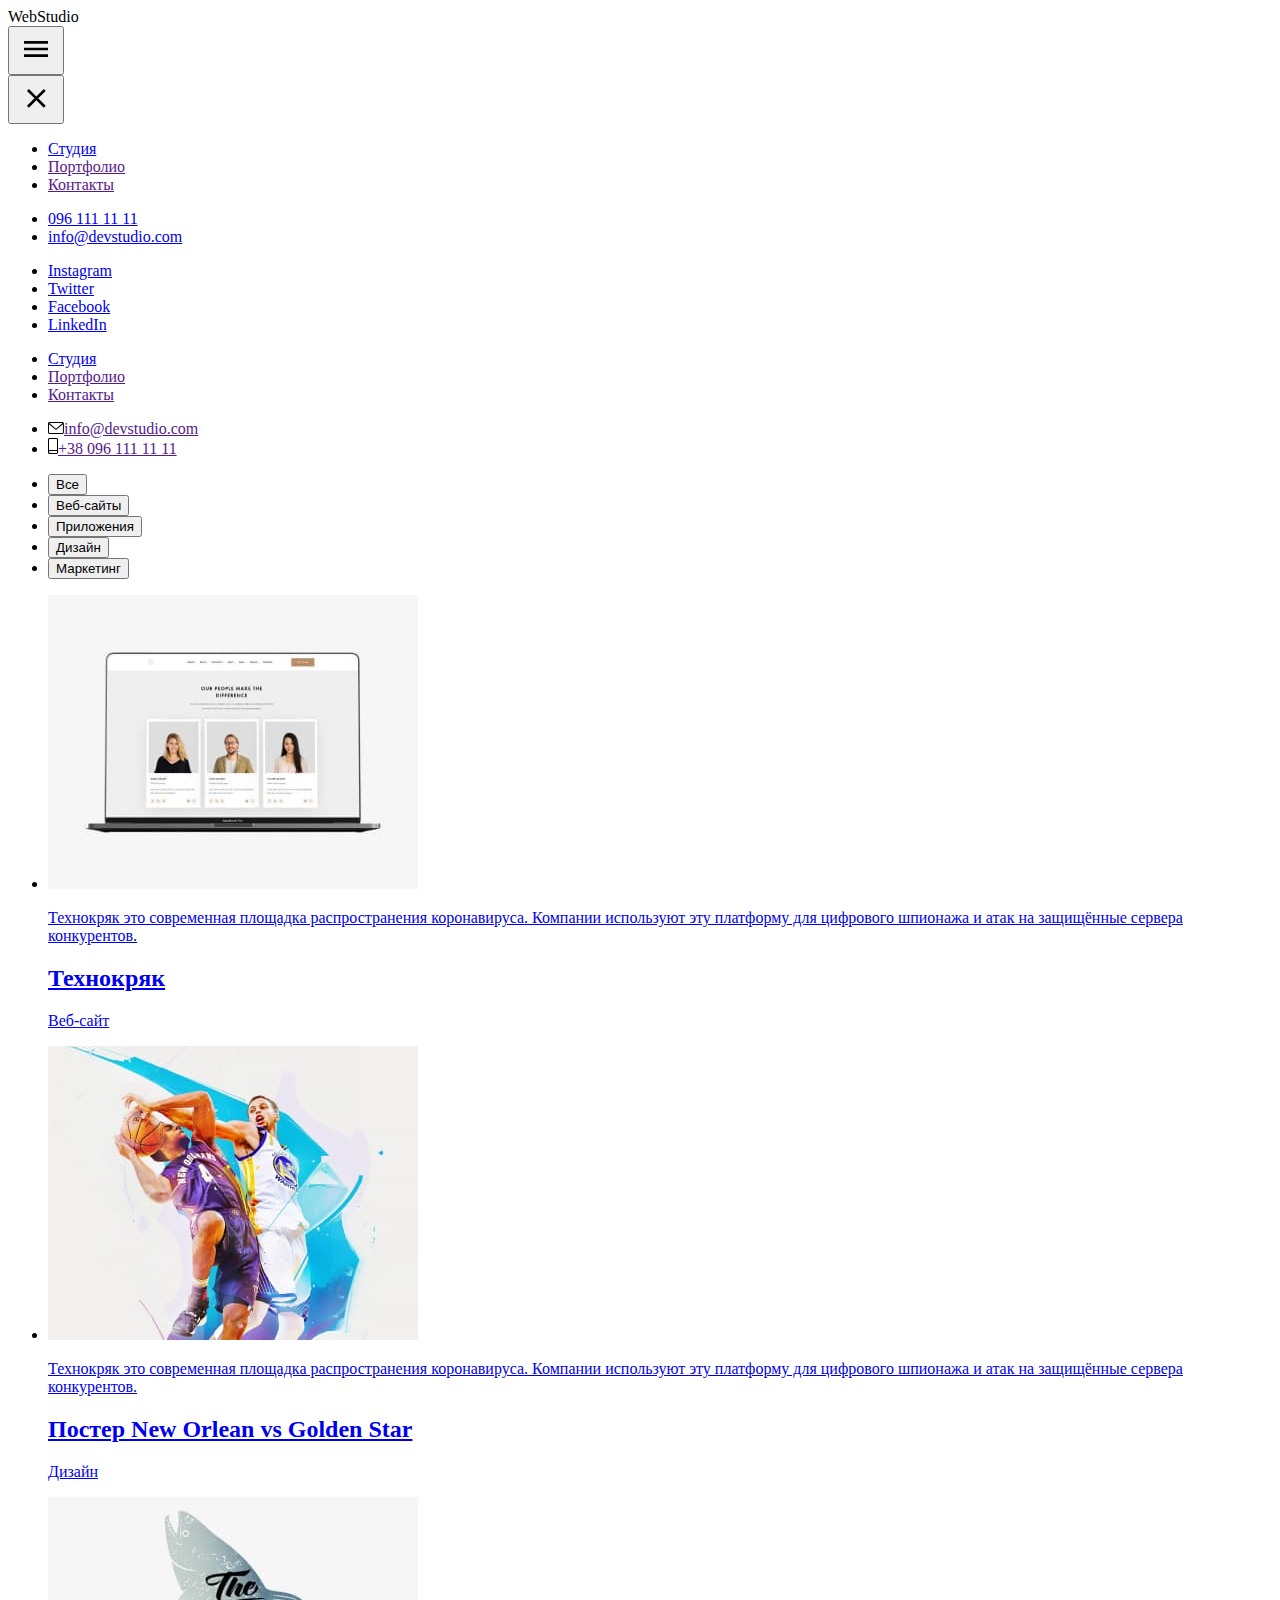
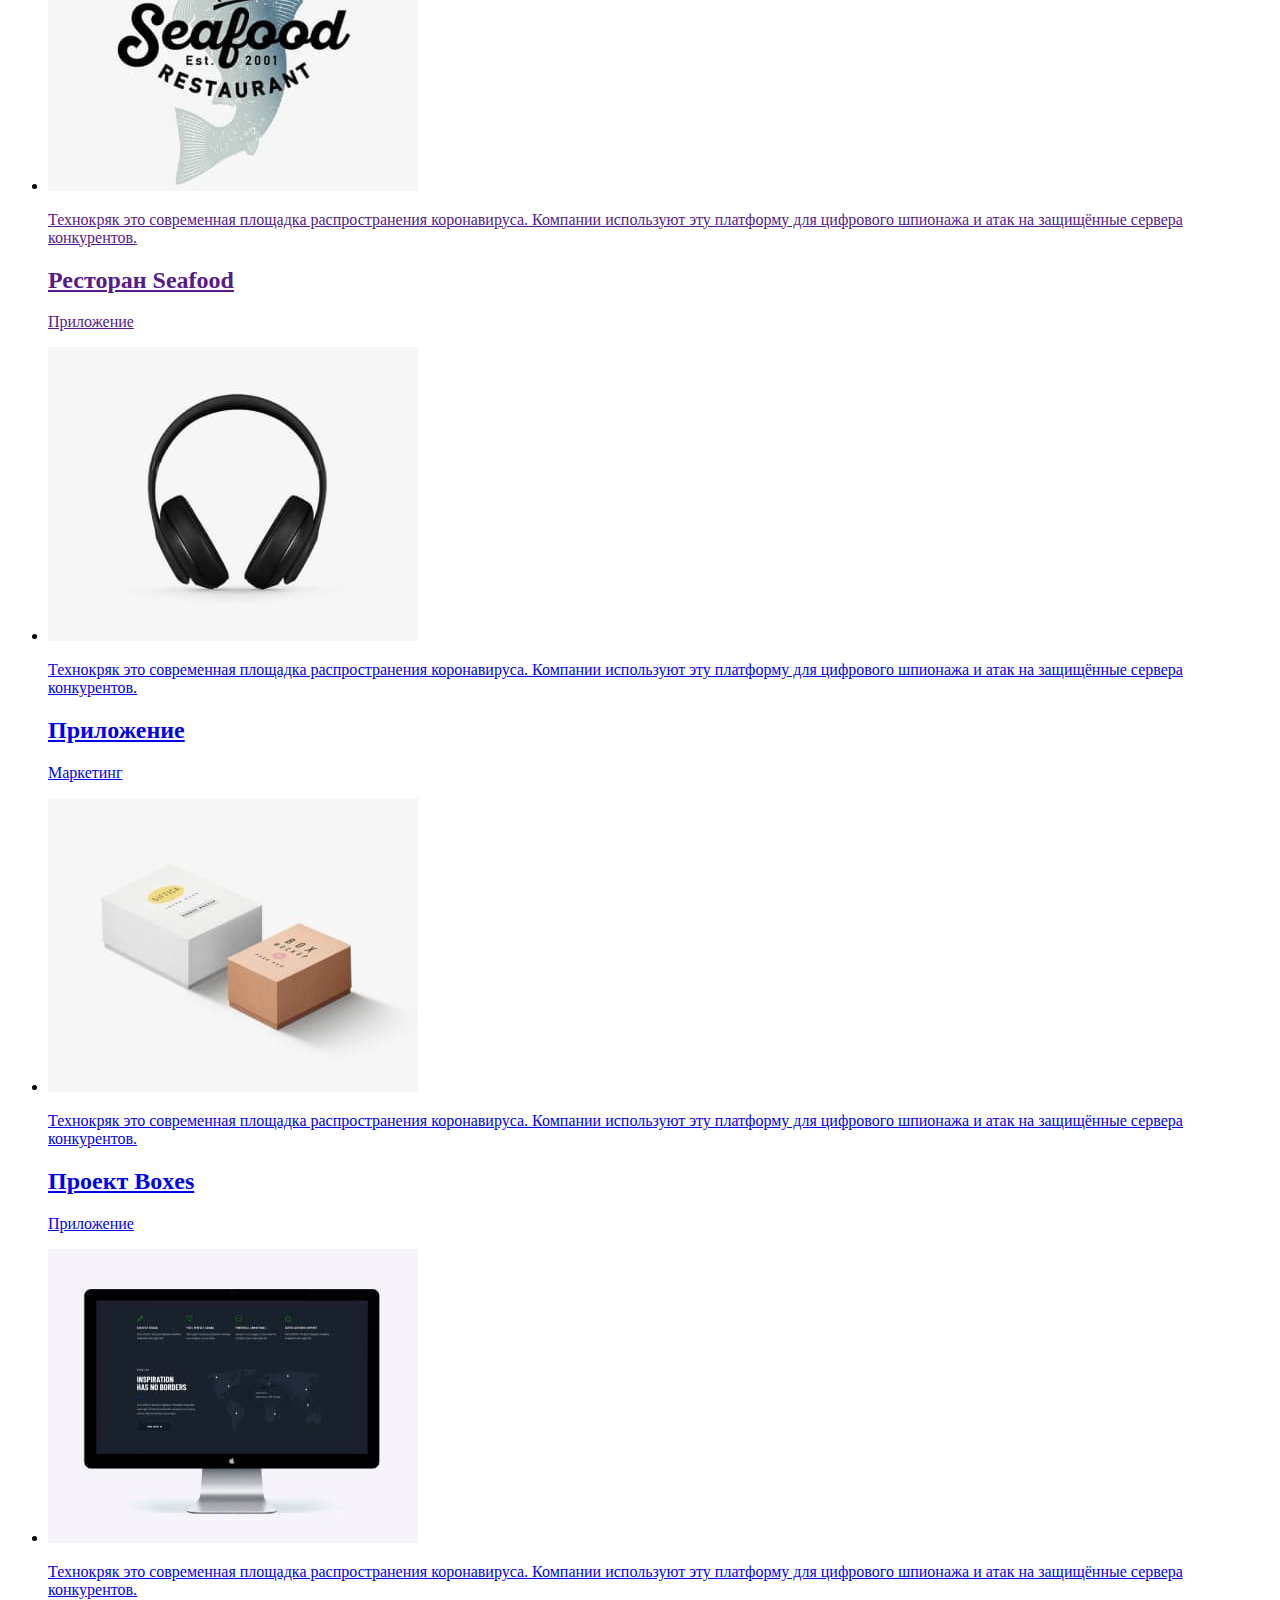
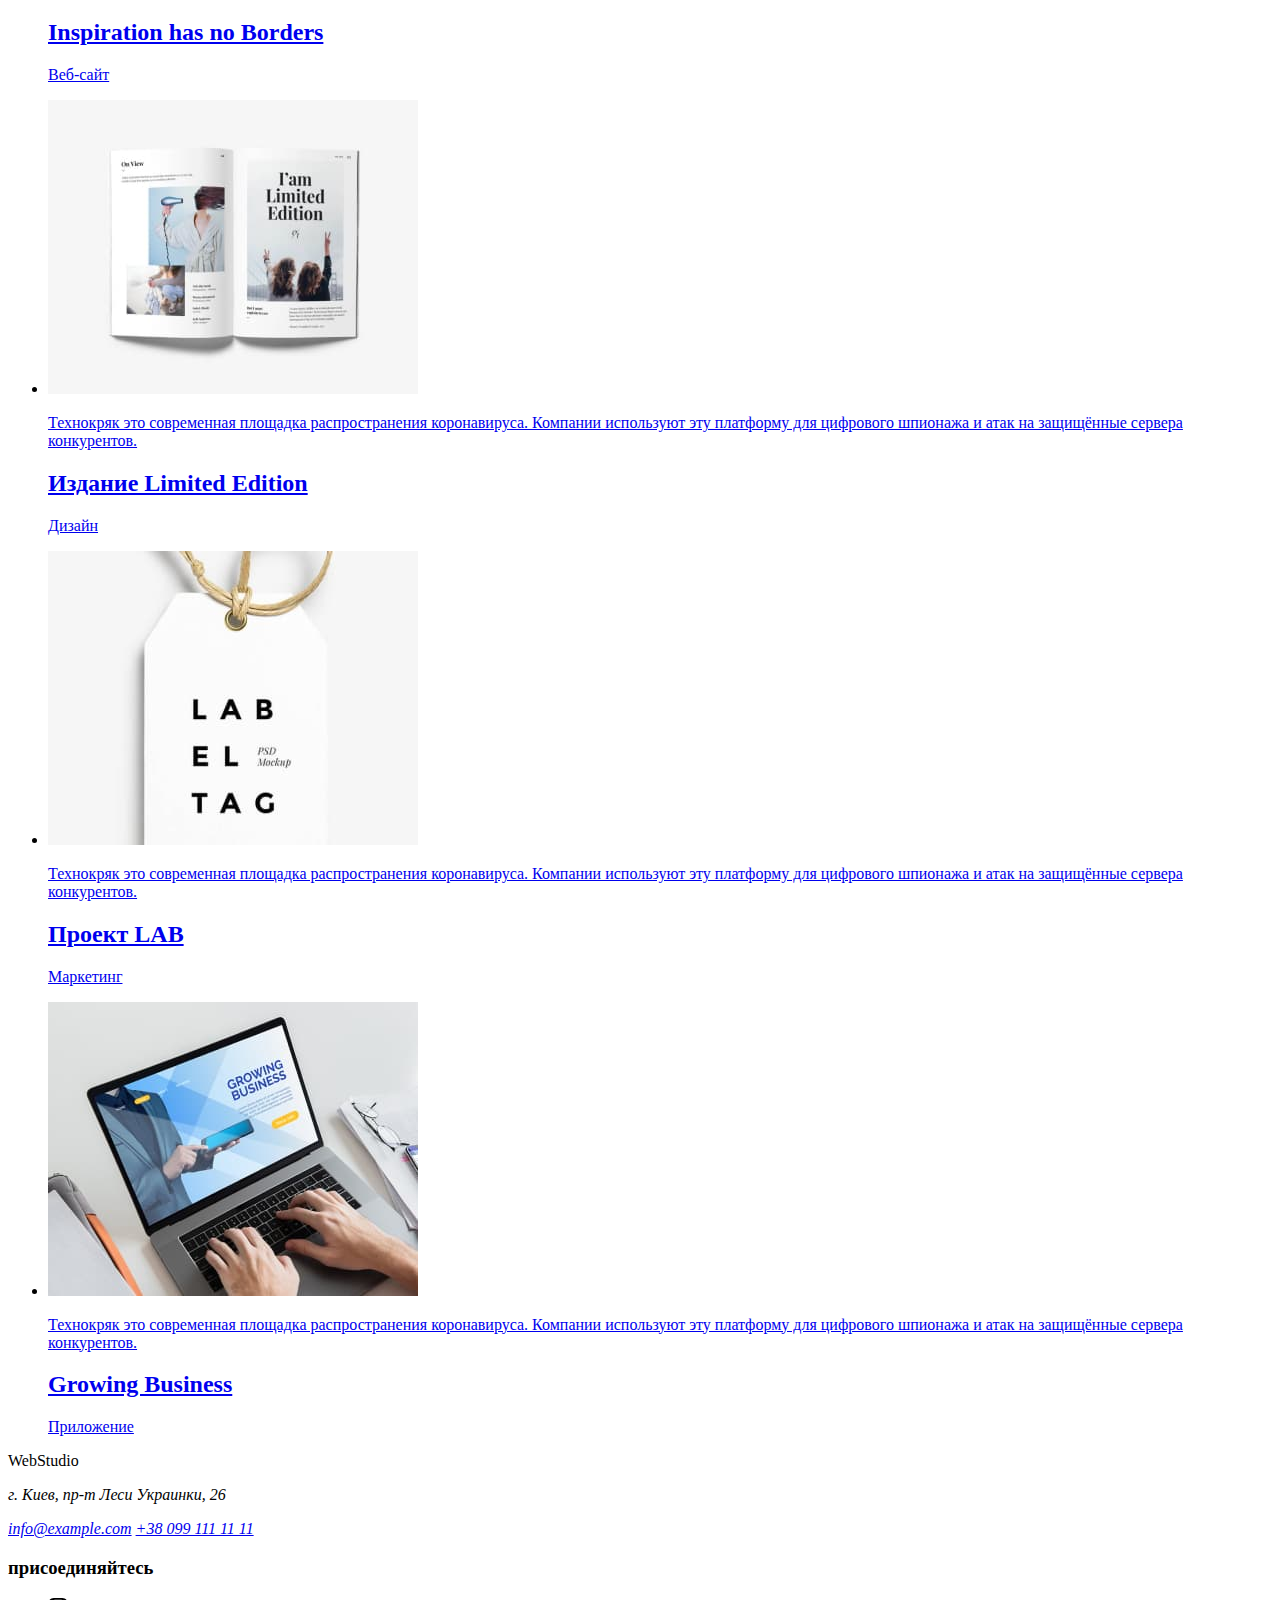
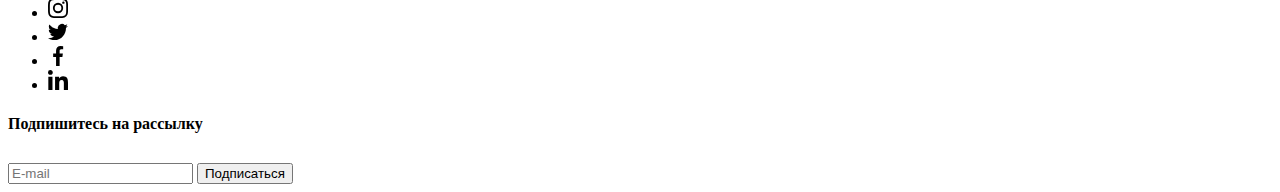
==== commit b797fe8b: "N8 finish" ====
--- a/portfolio.html
+++ b/portfolio.html
@@ -20,23 +20,23 @@
         <nav>
       <!-- M O B I L E - M E N U -->
 <button type="button" class="menu-open" data-menu-open>
-            <svg width="40" height="40">
+            <svg class="menu-open__icon-on" width="40" height="40">
               <use class="icon-menu" href="./image/icons.svg/symbol-menu.svg#icon-menupx"></use>
             </svg>
           </button>
 
         
-           <div class="container-menu" data-menu>
+           <div class="container-menu is-hidden" data-menu>
              <div class="container">
                <button type="button" class="menu-close" data-menu-close>
-            <svg width="40" height="40">
+            <svg class="menu-open__icon-off" width="40" height="40">
                    <use class="icon-menu" href="./image/icons.svg/symbol-menu.svg#icon-closepx"></use>
             </svg>
                </button>
           <ul class="menu-nav">
             <li class="menu-nav__cell"><a href="./index.html" class="menu-nav__link">Студия</a></li>
-            <li class="menu-nav__cell"><a href="./portfolio.html" class="menu-nav__link">Портфолио</a></li>
-            <li class="menu-nav__cell"><a href="#" class="menu-nav__link">Контакты</a></li>
+            <li class="menu-nav__cell"><a href="" class="menu-nav__link current">Портфолио</a></li>
+            <li class="menu-nav__cell"><a href="" class="menu-nav__link">Контакты</a></li>
           </ul>
 
           <div class="menu-bottom">
@@ -59,7 +59,7 @@
 
  <ul class="site-nav">
             <li class="site-nav__cell"><a href="./index.html" class="site-nav__link">Студия</a></li>
-            <li class="site-nav__cell"><a href="" class="site-nav__link">Портфолио</a></li>
+            <li class="site-nav__cell"><a href="" class="site-nav__link current">Портфолио</a></li>
             <li class="site-nav__cell"><a href="" class="site-nav__link">Контакты</a></li>
           </ul>
 </nav>
